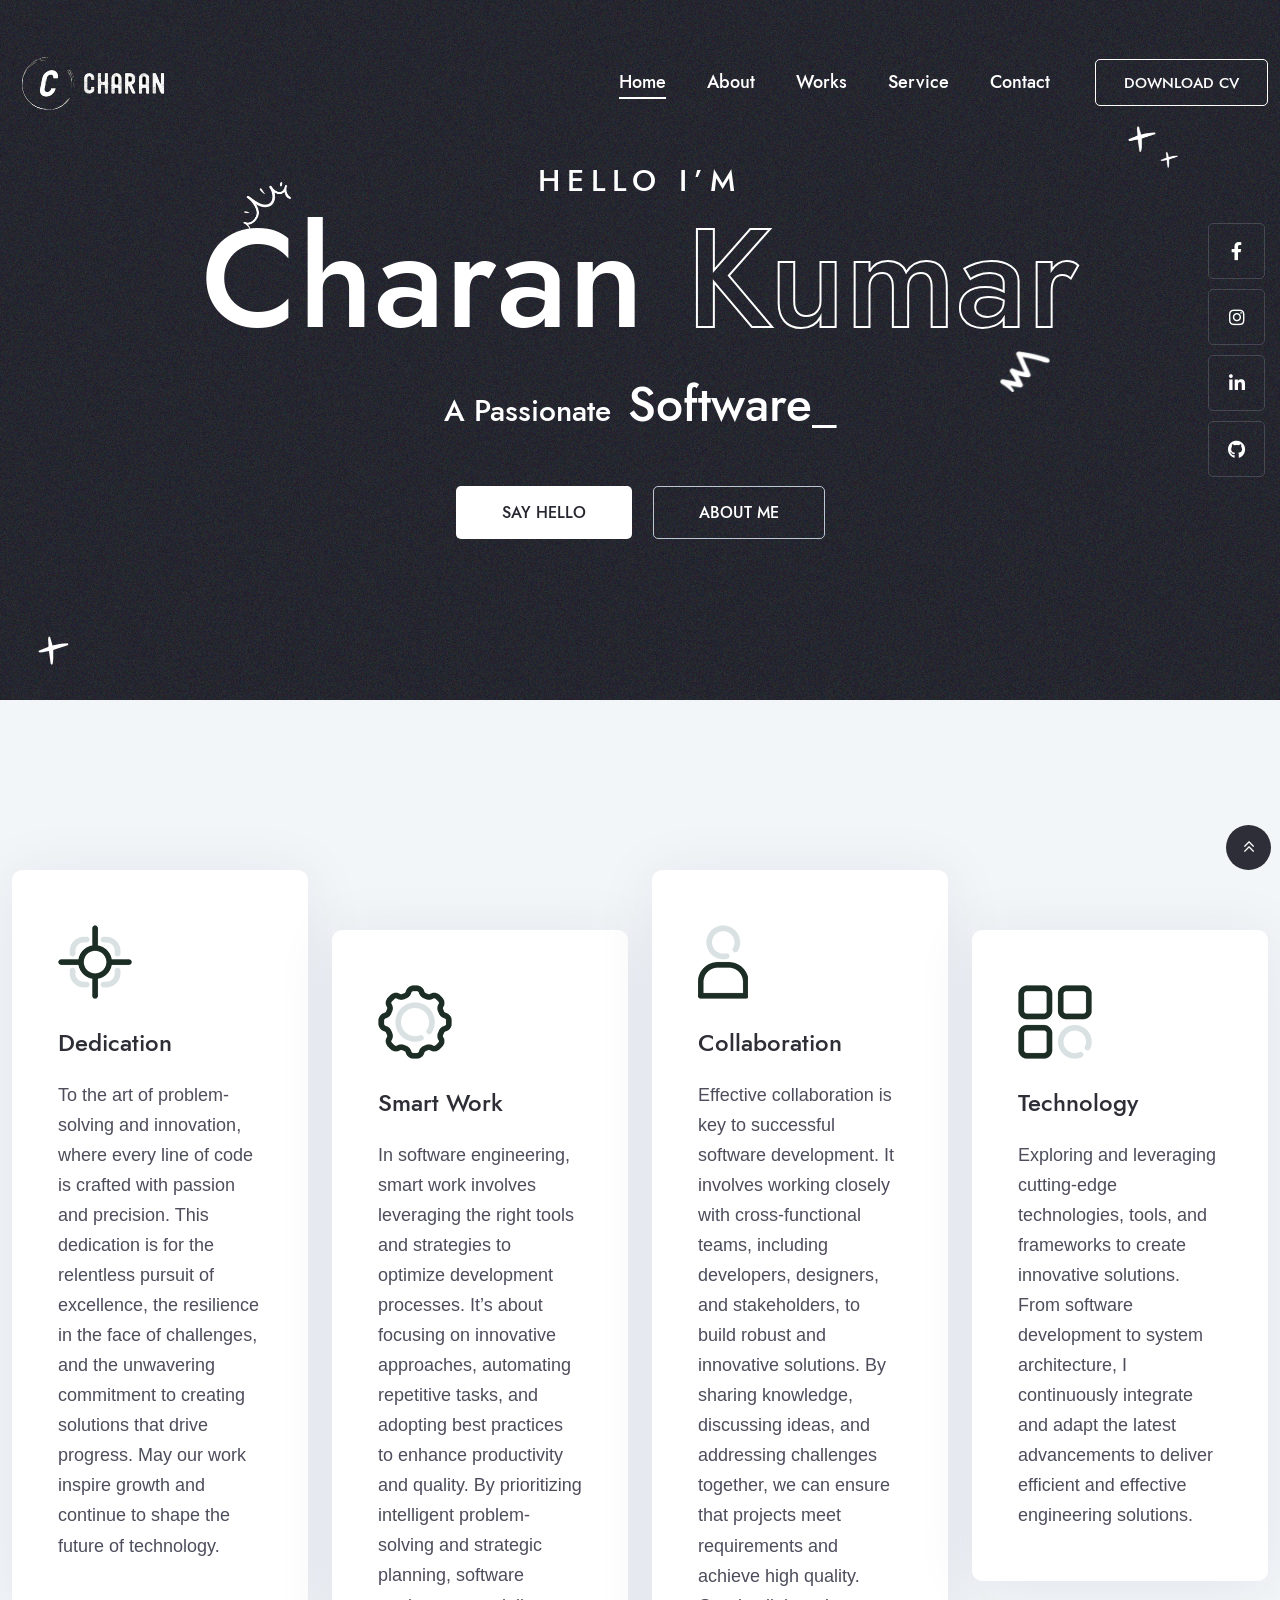
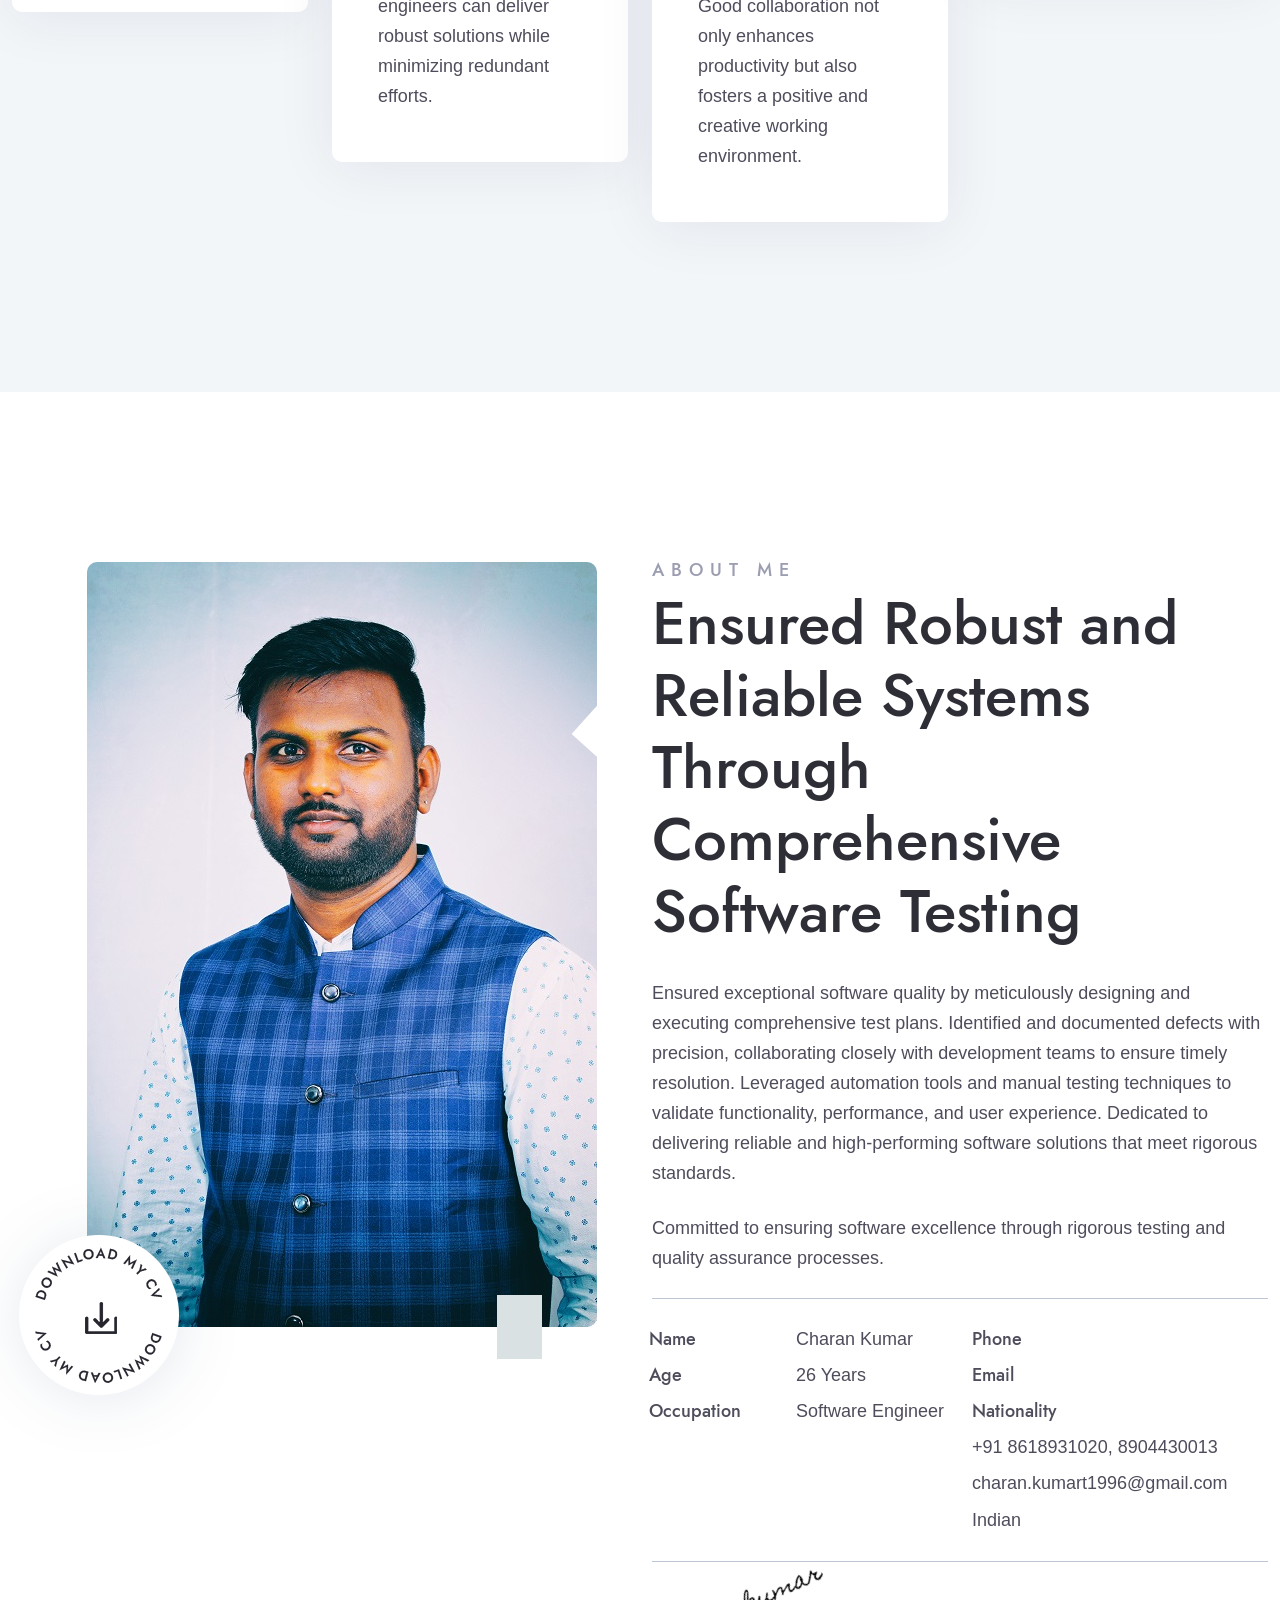
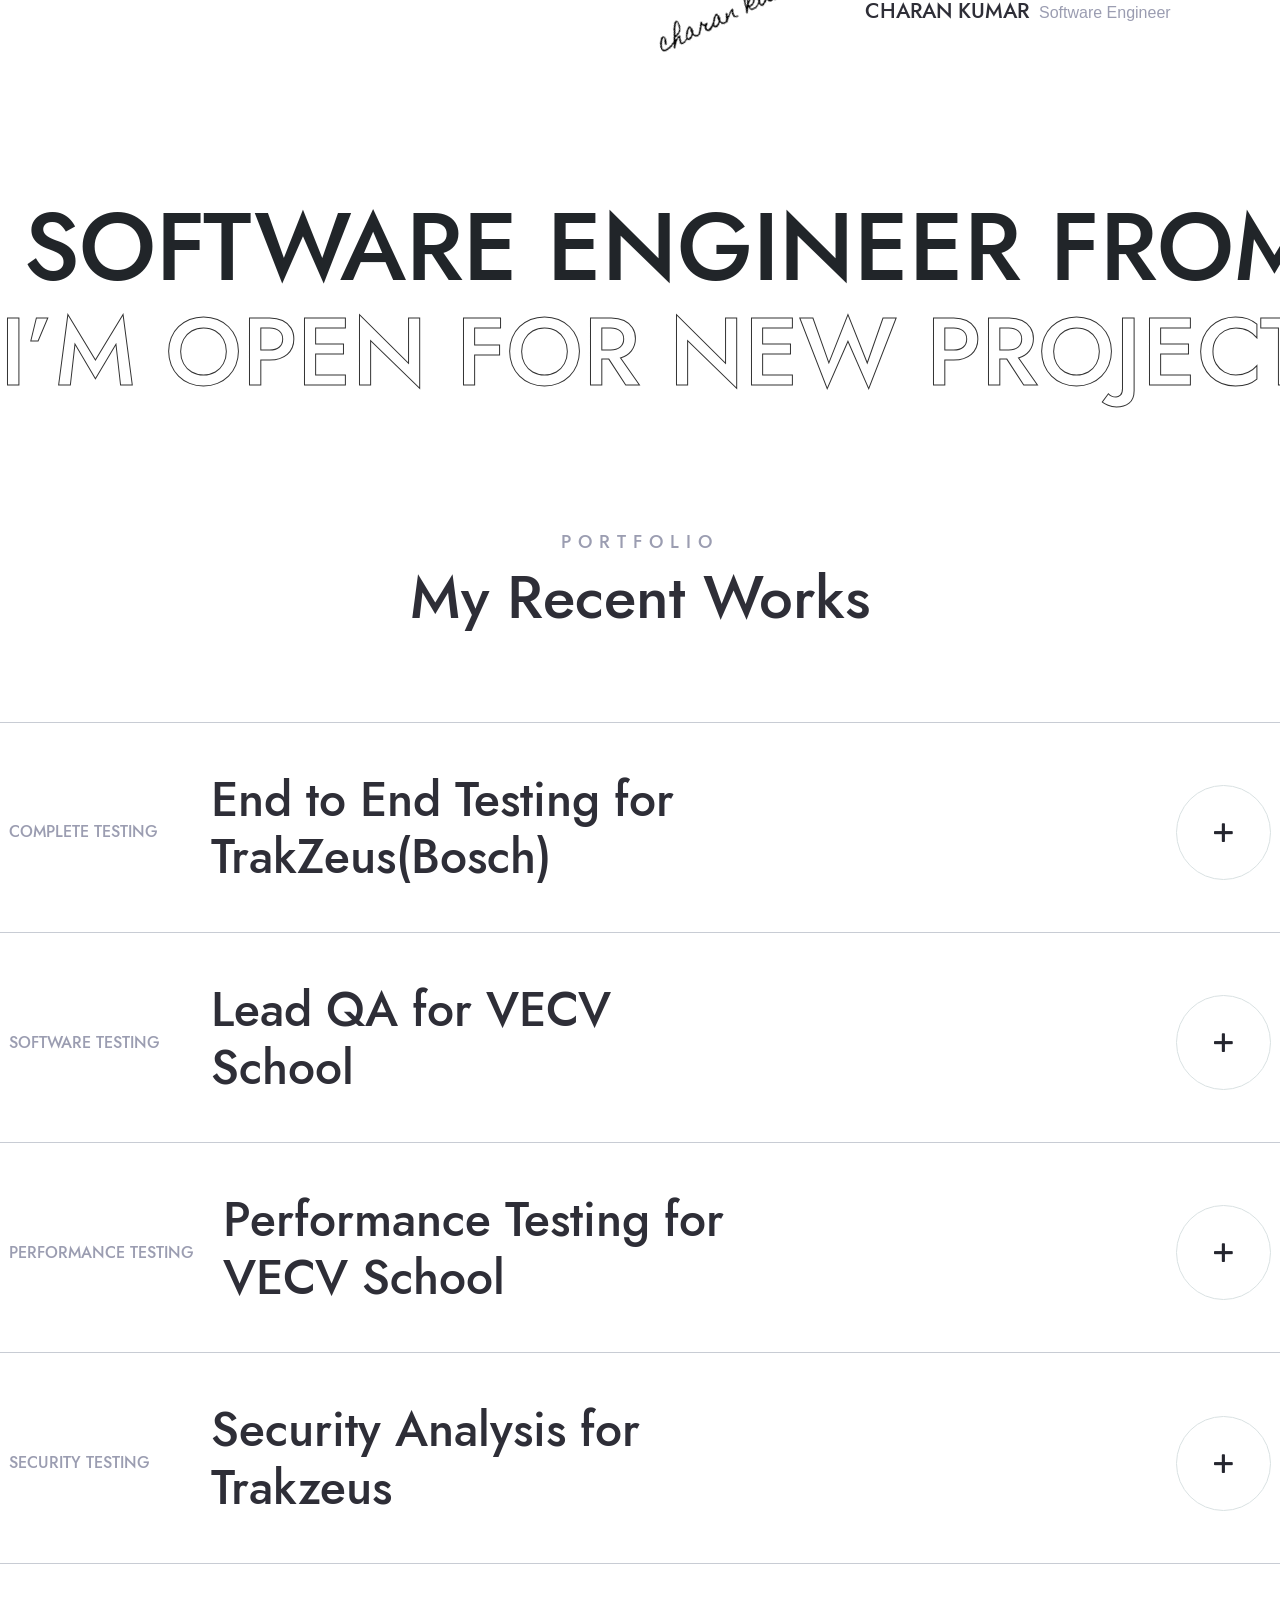
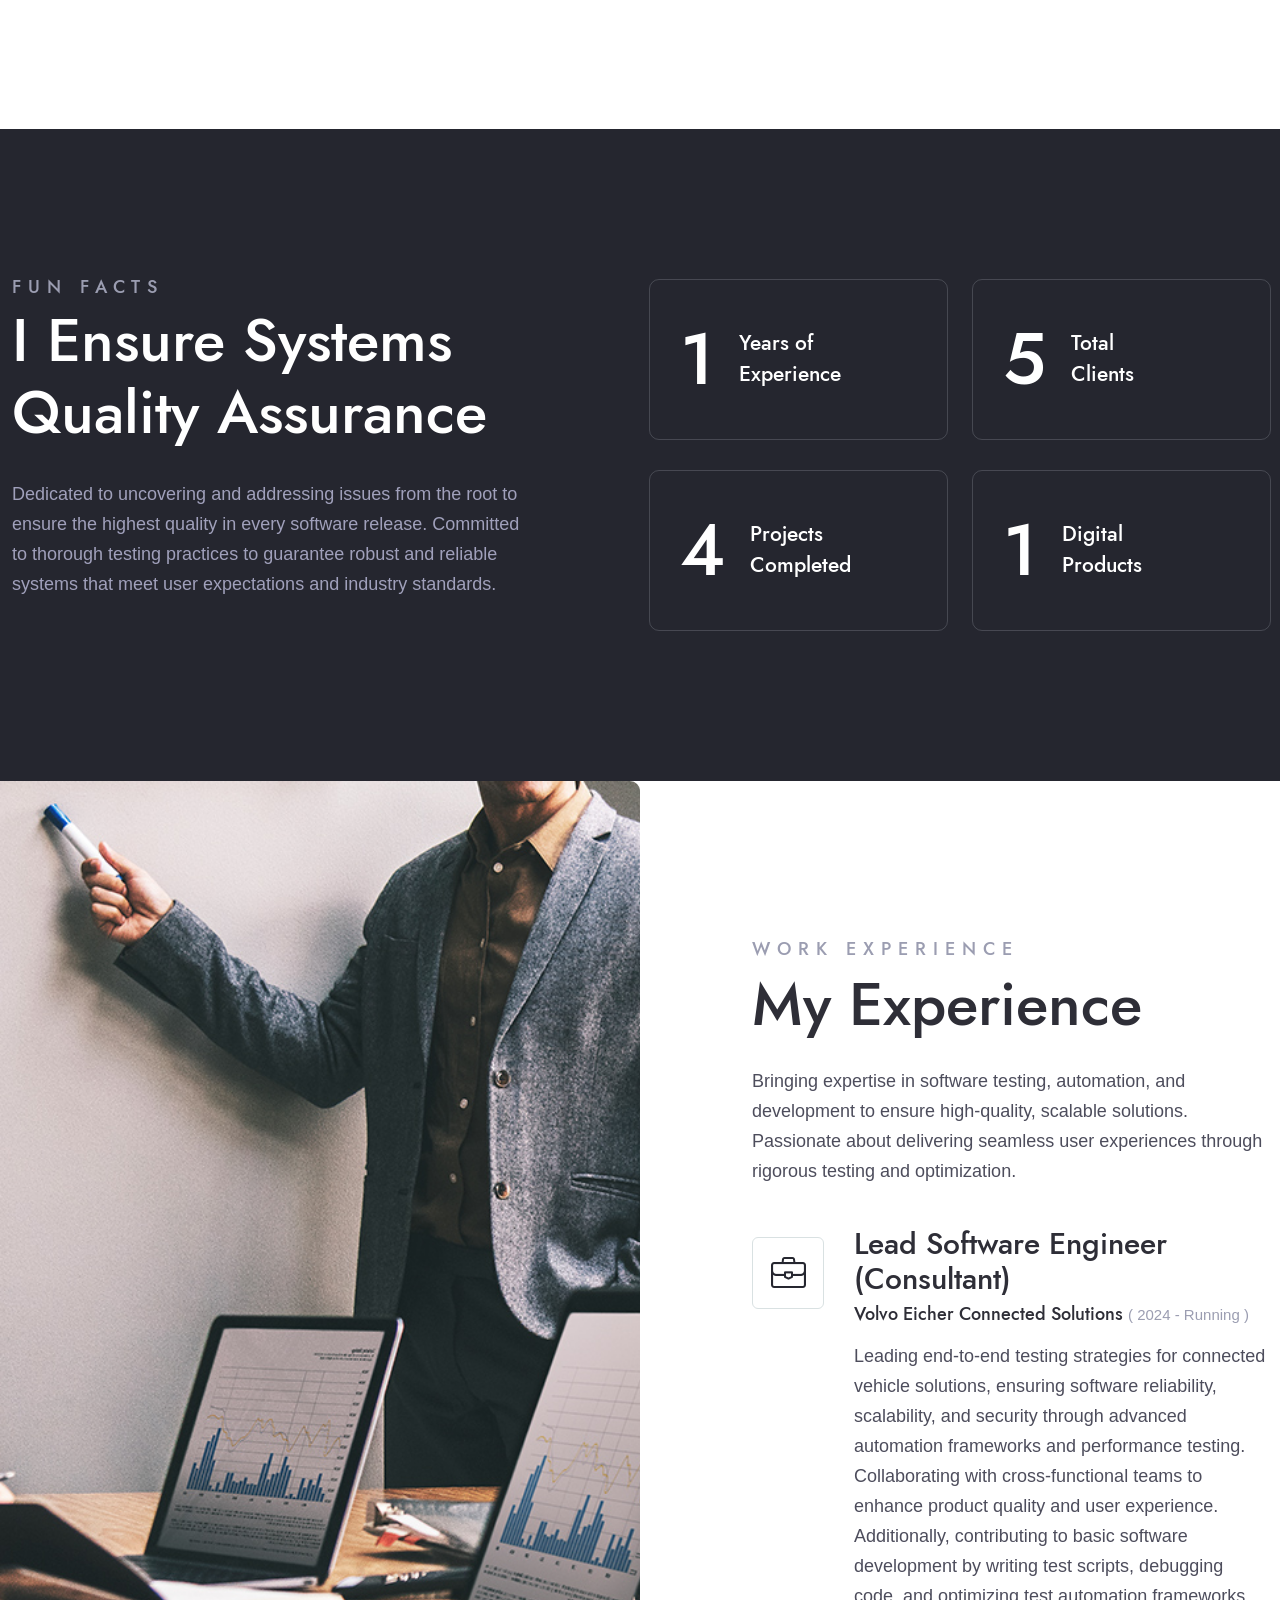
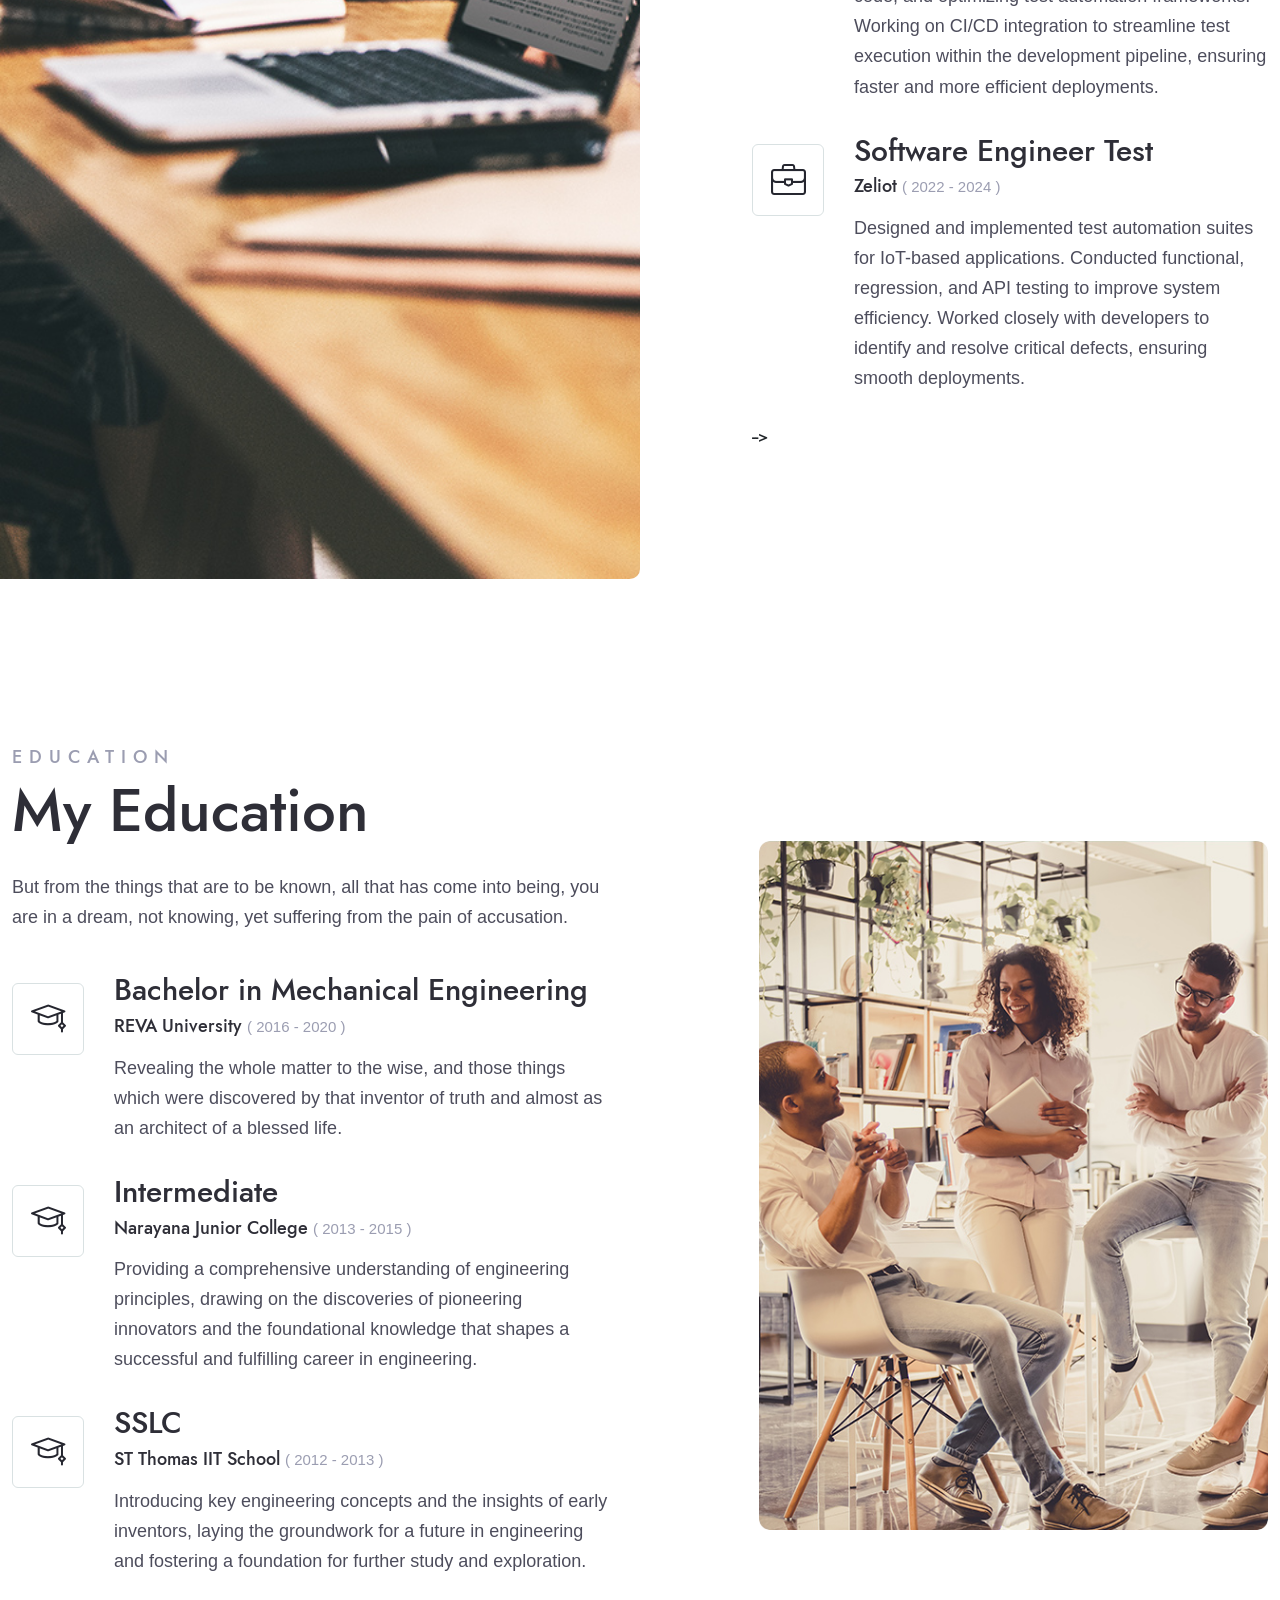
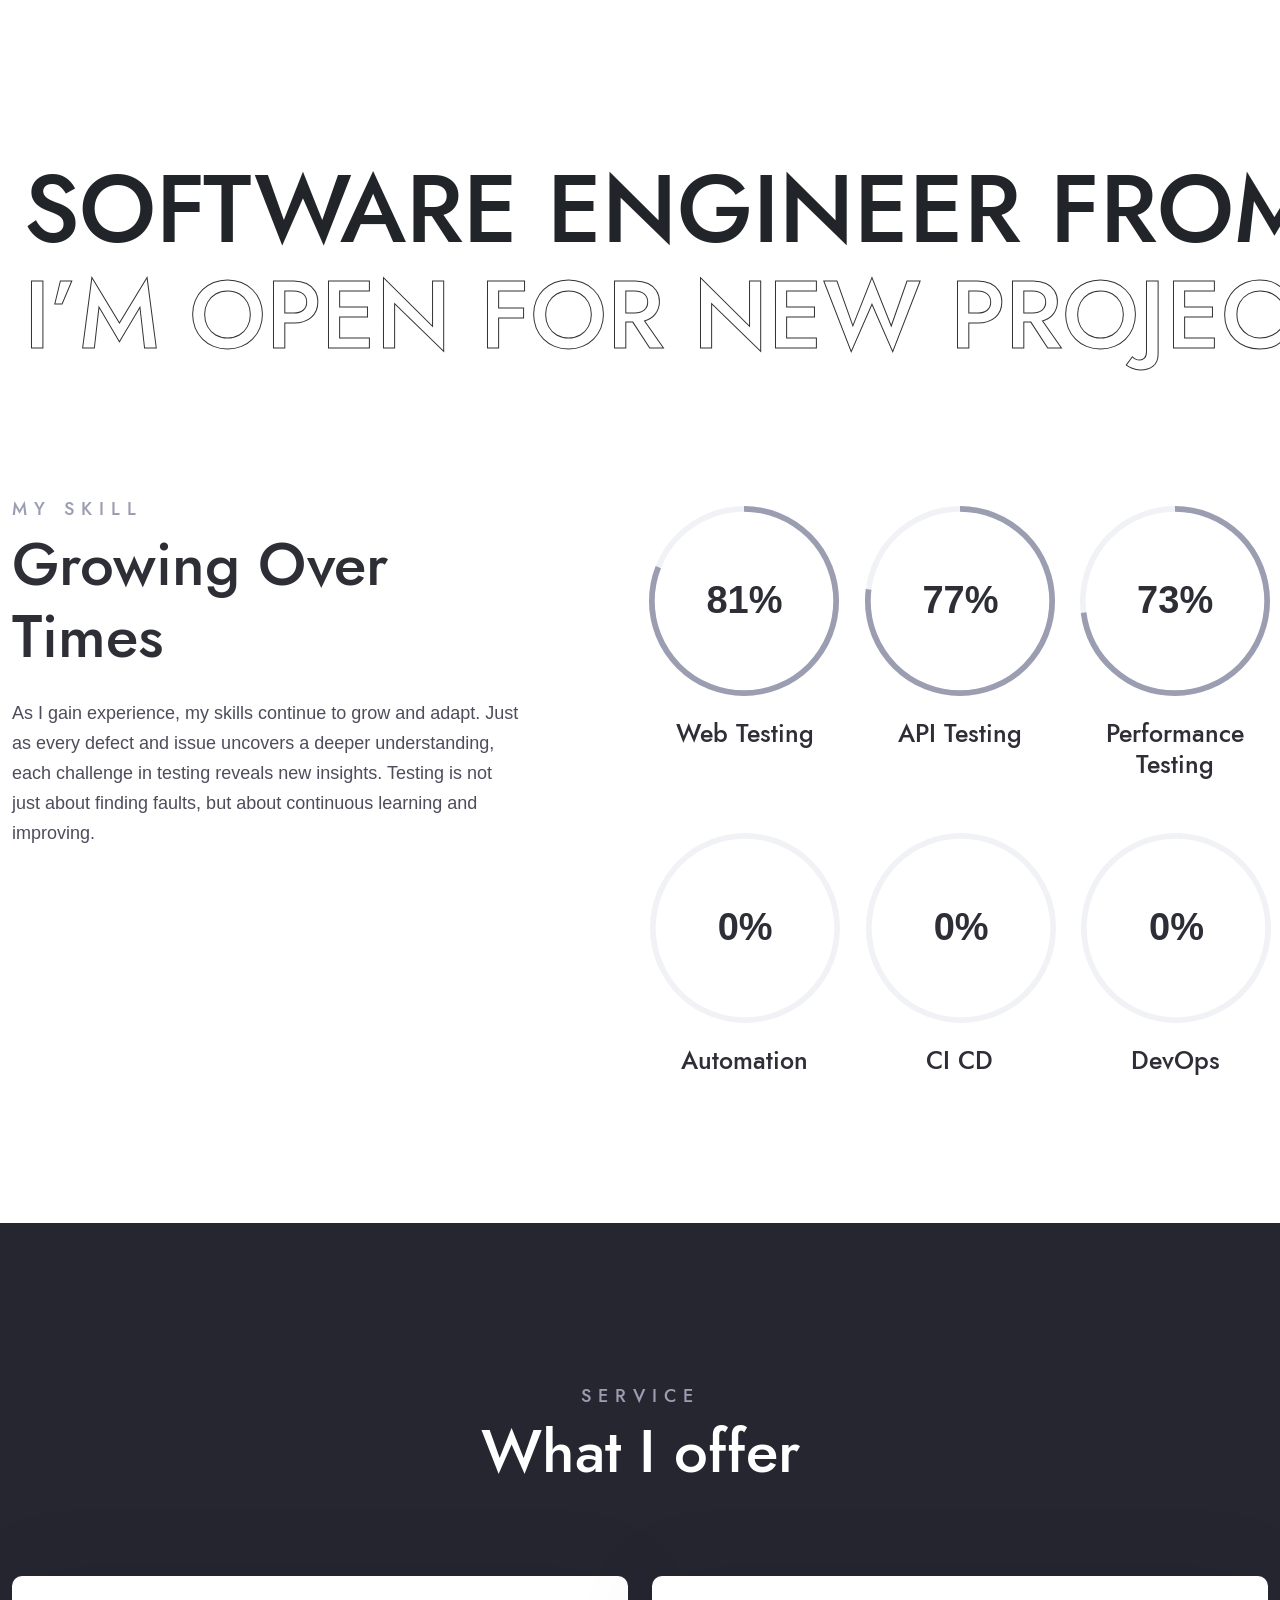
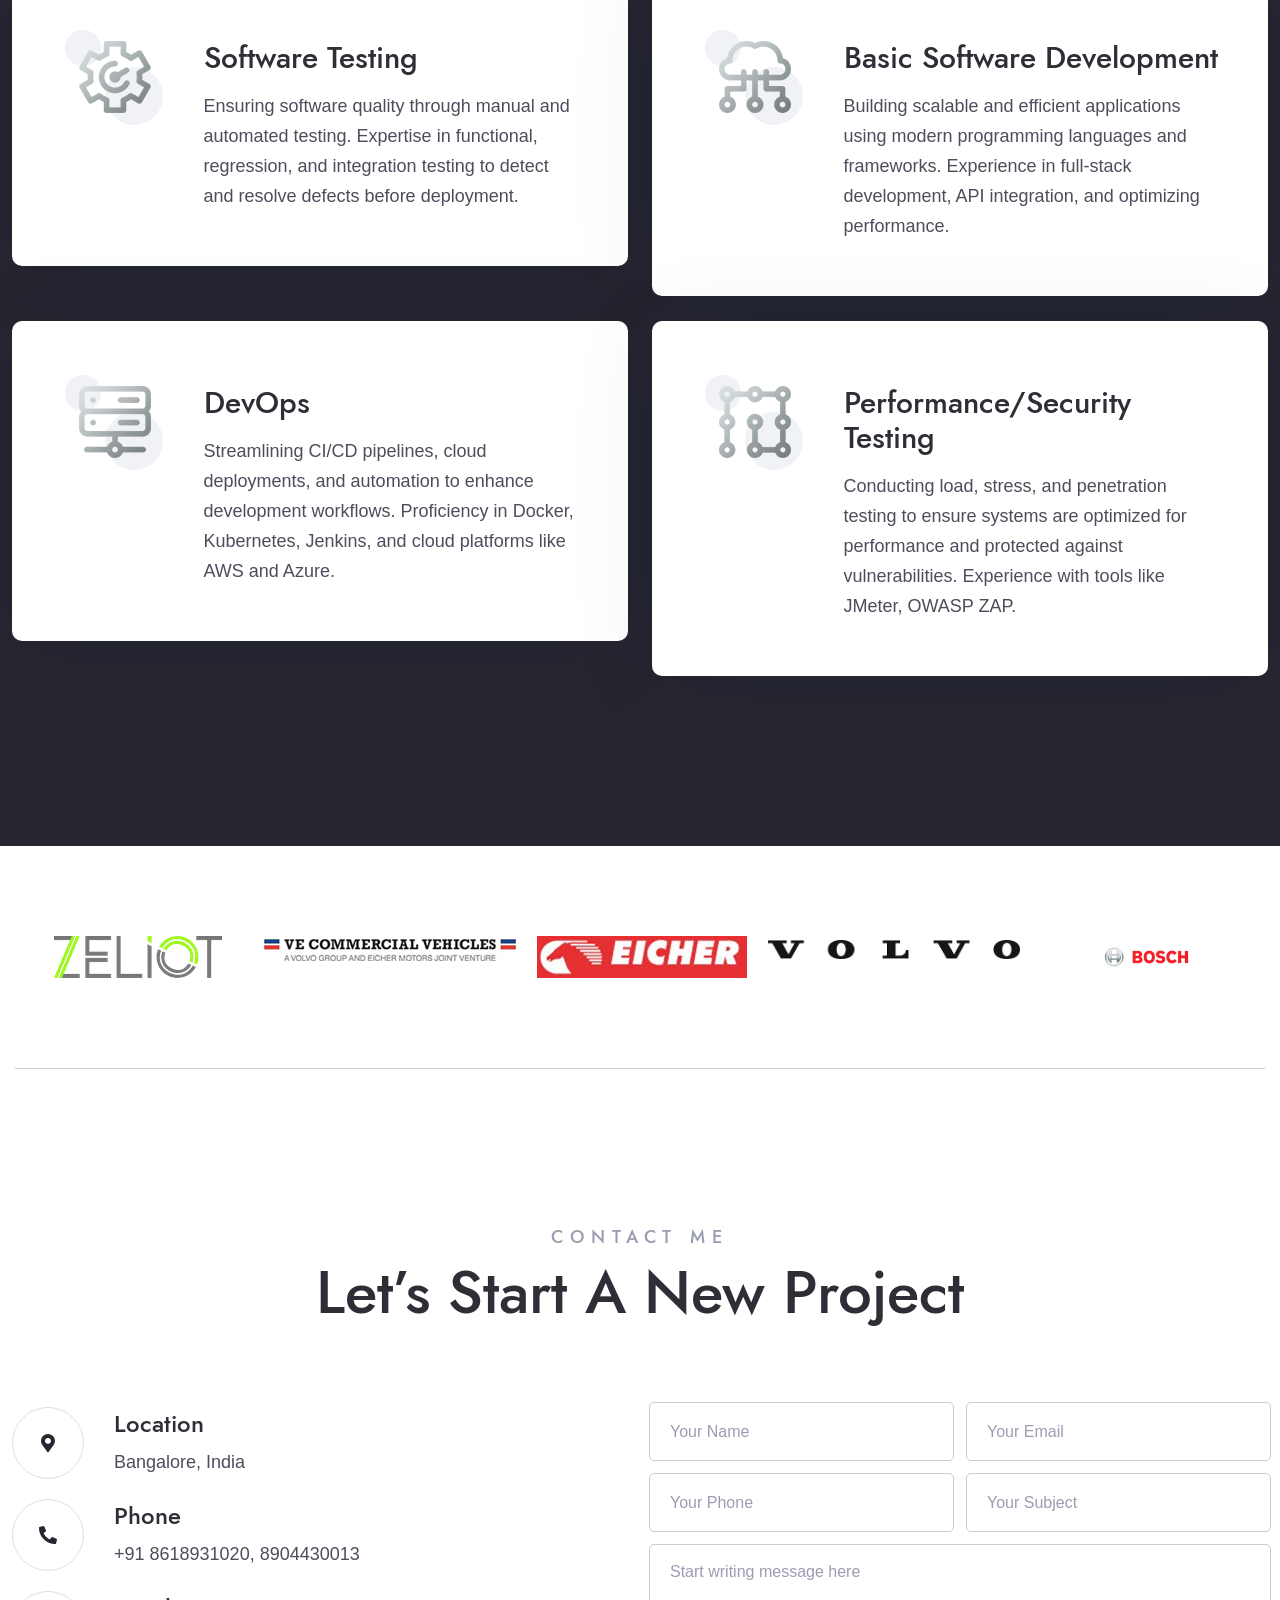
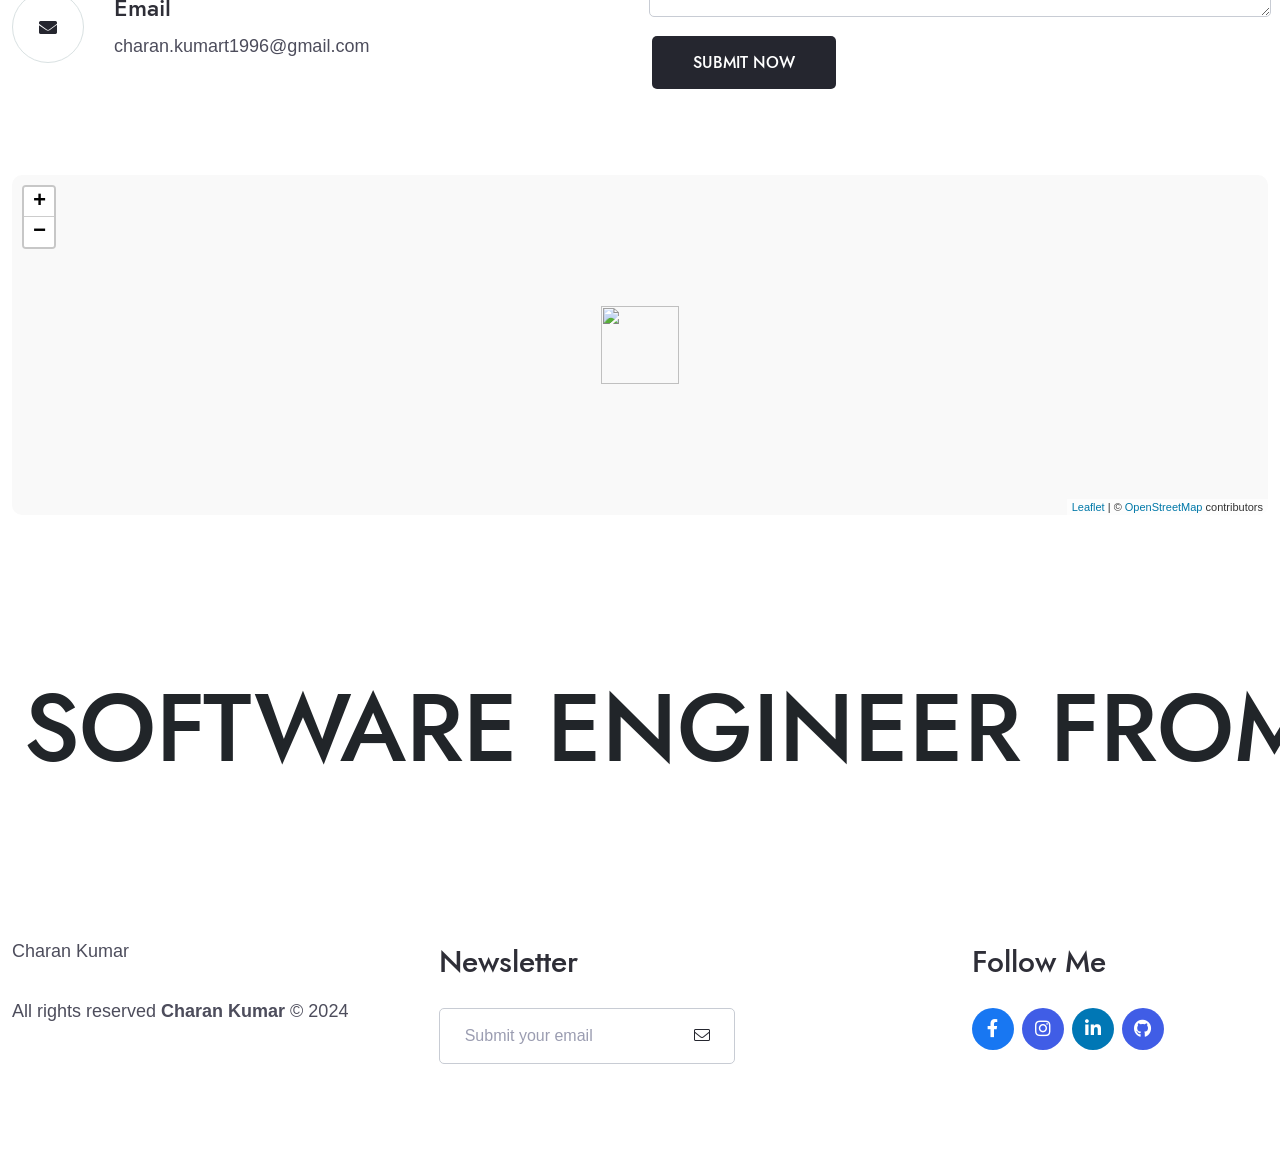
==== charan/home/index.html @ 4407337e "latest code" ====
<!DOCTYPE html>
<html class="no-js" lang="zxx">
  <!-- Mirrored from ethemestudio.com/demo/thames/6_home_minimal/index.html by HTTrack Website Copier/3.x [XR&CO'2014], Fri, 09 Aug 2024 05:52:03 GMT -->
  <head>
    <meta charset="utf-8" />
    <meta http-equiv="x-ua-compatible" content="ie=edge" />
    <title>Charan - Software Engineer Personal Portfolio HTML template</title>
    <meta name="description" content="" />
    <meta name="viewport" content="width=device-width, initial-scale=1" />
    <!-- Place favicon.ico in the root directory -->
    <link
      rel="shortcut icon"
      href="images/logo/charanfavicon.png"
      type="image/x-icon"
    />

    <!-- Fonts -->
    <link rel="preconnect" href="../../../../fonts.googleapis.com/index.html" />
    <link
      rel="preconnect"
      href="../../../../fonts.gstatic.com/index.html"
      crossorigin
    />
    <link
      href="../../../../fonts.googleapis.com/css293d2.css?family=Open+Sans:ital,wght@0,300;0,400;0,500;0,700;0,800;1,300;1,400;1,500;1,600;1,700;1,800&amp;display=swap"
      rel="stylesheet"
    />

    <!-- All css here -->
    <link rel="stylesheet" href="css/bootstrap.min.css" />
    <link rel="stylesheet" href="css/fontawesome-all.min.css" />
    <link rel="stylesheet" href="css/flaticon.css" />
    <link rel="stylesheet" href="css/animate.css" />
    <link rel="stylesheet" href="css/aos.css" />
    <link rel="stylesheet" href="css/jquery.fancybox.min.css" />
    <link rel="stylesheet" href="css/slick.css" />
    <link rel="stylesheet" href="css/leaflet.css" />
    <link rel="stylesheet" href="css/meanmenu.css" />
    <link rel="stylesheet" href="css/default.css" />
    <link rel="stylesheet" href="css/style.css" />
    <link rel="stylesheet" href="css/responsive.css" />
  </head>

  <body>
    <!--[if lte IE 9]>
      <p class="browserupgrade">
        You are using an <strong>outdated</strong> browser. Please
        <a href="https://browsehappy.com/">upgrade your browser</a> to improve
        your experience and security.
      </p>
    <![endif]-->

    <!--  ====== preloader=============================================  -->
    <div id="preloader">
      <div id="loading">
        <div id="loading-center">
          <div id="loading-center-absolute">
            <div class="object" id="object_one"></div>
            <div class="object" id="object_two"></div>
            <div class="object" id="object_three"></div>
          </div>
        </div>
      </div>
    </div>
    <!-- /preloader -->

    <!--  ====== header-area-start
    ============================================================ -->
    <header>
      <div id="header-sticky" class="transparent-header header-area">
        <div class="header">
          <div class="container">
            <div class="row align-items-center">
              <div class="col-xl-2 col-lg-2 col-md-3 col-sm-4 col-5">
                <div class="logo mt-50 mb-50 transition5">
                  <a class="header-logo" href="index.html"
                    ><img src="images/logo/logo3.png" alt="CHARAN"
                  /></a>
                </div>
              </div>
              <!-- /col -->
              <div
                class="col-xl-10 col-lg-10 col-md-9 col-sm-8 col-7 pl-0 d-flex justify-content-end align-items-center"
              >
                <div class="main-menu">
                  <nav id="mobile-menu">
                    <ul class="d-block">
                      <li>
                        <a class="active" href="#home">Home</a>
                      </li>
                      <li>
                        <a href="#about">About</a>
                      </li>
                      <li>
                        <a href="#work">Works</a>
                      </li>
                      <li>
                        <a href="#service">service</a>
                      </li>
                      <li>
                        <a href="#contact">Contact</a>
                      </li>
                      <!-- <li>
                        <a href="#blog">Blog</a>
                      </li> -->
                    </ul>
                  </nav>
                </div>
                <!-- /main-menu -->
                <div class="header-btn pl-45">
                  <!-- <a href="#" class="white-text text-uppercase d-inline-block">download cv</a> -->
                  <a
                    href="./images/Resume/Charan-Kumar-Resume.pdf"
                    target="_blank"
                    download
                    class="white-text text-uppercase d-inline-block"
                    >Download CV</a
                  >
                </div>
                <!-- /header-btn -->
                <div class="mobile-m-bar d-block d-lg-none ml-30">
                  <a
                    class="mobile-menubar theme-color primary-hover"
                    href="javascript:void(0);"
                    ><i class="far fa-bars"></i
                  ></a>
                </div>
              </div>
              <!-- /col -->
            </div>
            <!-- /row -->
          </div>
          <!-- /container -->
        </div>
      </div>
      <!-- /header-bottom -->
    </header>
    <!--  header-area-end  -->

    <!--  ====== header extra info start
    ============================================================ -->

    <!-- side-mobile-menu start -->
    <div class="side-mobile-menu pt-15 pb-30 pl-30 pr-20 pb-100">
      <div class="d-fle justify-content-between w-100">
        <div
          class="close-icon d-inline-block float-right clear-both mt-20 mb-15"
        >
          <a href="javascript:void(0);"
            ><span class="icon-clear theme-color"
              ><i class="fa fa-times"></i></span
          ></a>
        </div>
      </div>
      <div class="mobile-menu mt-10"></div>
      <h5 class="text-white text-center mt-35 pb-1 d-inline-block ml-3">
        Follow me
      </h5>
      <ul class="social social-bg text-center d-flex mt-10 ml-3">
        <li class="mr-2 rotate-hover">
          <a
            class="facebook-bg text-center pr-0 text-white d-block transition-3 rotate"
            href="https://www.facebook.com/www.charantogata"
            target="_blank"
            ><i class="fab fa-facebook-f"></i
          ></a>
        </li>
        <li class="mr-2 rotate-hover">
          <a
            class="instagram-bg text-center pr-0 text-white d-block rotate transition-3"
            href="https://www.instagram.com/charanthogata/"
            target="_blank"
            ><i class="fab fa-instagram"></i
          ></a>
        </li>
        <li class="mr-2 rotate-hover">
          <a
            class="linkedin-bg text-center pr-0 text-white d-block rotate transition-3"
            href="https://www.linkedin.com/in/charan-kumar-thogata"
            target="_blank"
            ><i class="fab fa-linkedin-in"></i
          ></a>
        </li>
        <li class="mr-2 rotate-hover">
          <a
            class="instagram-bg text-center pr-0 text-white d-block rotate transition-3"
            href="#"
            ><i class="fab fa-instagram"></i
          ></a>
        </li>
      </ul>
      <!-- social -->
    </div>
    <!-- /side-mobile-menu -->
    <div class="body-overlay"></div>
    <!-- header extra info end  -->

    <main class="over-hiddenn">
      <!-- ====== slider-area-start
        ==================================================== -->
      <div id="home" class="slider-area slider-bg-color over-hidden">
        <div
          class="single-slider slider-height over-hidden position-relative xxl-device-width bg-cover no-repeat"
          data-background="images/slider/slider-bg.jpg"
        >
          <div
            id="scene"
            class="parallax position-absolute w-100 h-100 z-index1"
          >
            <img
              data-depth="0.20"
              class="hero-shape hero-shape1 position-absolute d-none d-lg-inline-block"
              src="images/shape/shape1.png"
              alt="#"
            /><!-- /hero-shape1 -->
            <img
              data-depth="0.15"
              class="hero-shape hero-shape2 position-absolute d-none d-lg-inline-block"
              src="images/shape/shape2.png"
              alt="#"
            /><!-- /hero-shape2 -->
            <img
              data-depth="0.30"
              class="hero-shape hero-shape3 position-absolute d-none d-lg-inline-block"
              src="images/shape/shape3.png"
              alt="#"
            /><!-- /hero-shape3 -->
            <img
              data-depth="0.10"
              class="hero-shape hero-shape4 position-absolute d-none d-lg-inline-block"
              src="images/shape/shape4.png"
              alt="#"
            /><!-- /hero-shape4 -->
          </div>
          <!-- /parallax -->

          <div
            class="container slider-height d-flex align-items-center justify-content-center"
          >
            <div class="row justify-content-center align-items-center h-100">
              <div
                class="col-12 d-flex align-items-center justify-content-center"
              >
                <div
                  class="slider-content text-center text-center position-relative z-index11"
                  data-aos="fade-right"
                  data-aos-duration="2200"
                  data-aos-delay="1000"
                >
                  <h1 class="mb-15 white-text">
                    <span
                      class="sub-heading d-block text-uppercase primary-color mb-1"
                      >Hello I’m</span
                    >
                    Charan <span class="hm2-m-hero-text-style">Kumar</span>
                  </h1>
                  <h2 class="text-capitalize white-text mb-45">
                    A Passionate
                    <span class="d-text d-block d-sm-inline-block">
                      <span
                        class="typer primary-color d-inline-block pl-2"
                        id="main"
                        data-words="Software Engineer, DevOps Engineer, Automation Engineer"
                        data-delay="100"
                        data-colors="#25262f"
                      ></span
                      ><span
                        class="cursor primary-color d-inline-block"
                        data-owner="main"
                      ></span>
                    </span>
                  </h2>
                  <a
                    href="#hero-btn"
                    class="btn position-relative over-hidden theme-bg text-uppercase transition5 mr-3"
                    >Say Hello</a
                  >
                  <a
                    href="#hero-btn"
                    class="btn position-relative over-hidden bg-transparent main-border text-uppercase transition5"
                    >About Me</a
                  >
                </div>
                <!-- /slider-content -->
              </div>
              <!-- /col -->
            </div>
            <!-- /row -->
          </div>
          <!-- /container -->

          <div
            class="slider-social-link position-absolute right-0 d-none d-md-block z-index11"
          >
            <ul class="social pr-60">
              <li class="mt-10 mb-10 rotate-hover">
                <a
                  class="text-center d-inline-block rotate"
                  href="https://www.facebook.com/www.charantogata"
                  target="_blank"
                  ><i class="fab fa-facebook-f"></i
                ></a>
              </li>
              <li class="mt-10 mb-10 rotate-hover">
                <a
                  class="text-center d-inline-block rotate"
                  href="https://www.instagram.com/charanthogata/"
                  target="_blank"
                  ><i class="fab fa-instagram"></i
                ></a>
              </li>
              <li class="mt-10 mb-10 rotate-hover">
                <a
                  class="text-center d-inline-block rotate"
                  href="https://www.linkedin.com/in/charan-kumar-thogata"
                  target="_blank"
                  ><i class="fab fa-linkedin-in"></i
                ></a>
              </li>
              <li class="mt-10 mb-10 rotate-hover">
                <a
                  class="text-center d-inline-block rotate"
                  href="https://github.com/Chandan102"
                  target="_blank"
                  ><i class="fab fa-github"></i
                ></a>
              </li>
            </ul>
            <!-- social -->
          </div>
          <!-- /slider-social-link -->
        </div>
        <!-- /single-slider -->
      </div>
      <!-- slider-area-end  -->

      <!-- ====== intro-feature-area-start
        ================================================== -->
      <div class="intro-feature-area over-hidden position-relative section-bg">
        <div class="container">
          <div
            class="row single-intro-feature-wrapper justify-content-center pt-170 pb-140"
          >
            <div class="col-xl-3 col-lg-3 col-md-6 col-sm-9 col-11">
              <div
                class="single-intro-feature-content white-bg border-radius10 transition5 mb-30"
                data-tilt
                data-tilt-max="10"
              >
                <div class="intro-ft-icon d-inline-block mb-30 transition5">
                  <img src="images/icon/intro-ft-icon1.png" alt="icon1" />
                </div>
                <!-- /intro ft-icon -->
                <div class="intro-feature-text">
                  <h4 class="mb-22">Dedication</h4>
                  <p>
                    To the art of problem-solving and innovation, where every
                    line of code is crafted with passion and precision. This
                    dedication is for the relentless pursuit of excellence, the
                    resilience in the face of challenges, and the unwavering
                    commitment to creating solutions that drive progress. May
                    our work inspire growth and continue to shape the future of
                    technology.
                  </p>
                </div>
              </div>
              <!-- /single-intro-feature-content -->
            </div>
            <!-- /col -->

            <div class="col-xl-3 col-lg-3 col-md-6 col-sm-9 col-11">
              <div
                class="single-intro-feature-content white-bg border-radius10 transition5 mb-30 intro-feature-margin mt-60"
                data-tilt
                data-tilt-max="10"
              >
                <div class="intro-ft-icon d-inline-block mb-30 transition5">
                  <img src="images/icon/intro-ft-icon2.png" alt="icon1" />
                </div>
                <!-- /intro ft-icon -->
                <div class="intro-feature-text">
                  <h4 class="mb-22">Smart Work</h4>
                  <p>
                    In software engineering, smart work involves leveraging the
                    right tools and strategies to optimize development
                    processes. It’s about focusing on innovative approaches,
                    automating repetitive tasks, and adopting best practices to
                    enhance productivity and quality. By prioritizing
                    intelligent problem-solving and strategic planning, software
                    engineers can deliver robust solutions while minimizing
                    redundant efforts.
                  </p>
                </div>
              </div>
              <!-- /single-intro-feature-content -->
            </div>
            <!-- /col -->

            <div class="col-xl-3 col-lg-3 col-md-6 col-sm-9 col-11">
              <div
                class="single-intro-feature-content white-bg border-radius10 transition5 mb-30"
                data-tilt
                data-tilt-max="10"
              >
                <div class="intro-ft-icon d-inline-block mb-30 transition5">
                  <img src="images/icon/intro-ft-icon3.png" alt="icon1" />
                </div>
                <!-- /intro ft-icon -->
                <div class="intro-feature-text">
                  <h4 class="mb-22">Collaboration</h4>
                  <p>
                    Effective collaboration is key to successful software
                    development. It involves working closely with
                    cross-functional teams, including developers, designers, and
                    stakeholders, to build robust and innovative solutions. By
                    sharing knowledge, discussing ideas, and addressing
                    challenges together, we can ensure that projects meet
                    requirements and achieve high quality. Good collaboration
                    not only enhances productivity but also fosters a positive
                    and creative working environment.
                  </p>
                </div>
              </div>
              <!-- /single-intro-feature-content -->
            </div>
            <!-- /col -->

            <div class="col-xl-3 col-lg-3 col-md-6 col-sm-9 col-11">
              <div
                class="single-intro-feature-content white-bg border-radius10 transition5 mb-30 intro-feature-margin mt-60"
                data-tilt
                data-tilt-max="10"
              >
                <div class="intro-ft-icon d-inline-block mb-30 transition5">
                  <img src="images/icon/intro-ft-icon4.png" alt="icon1" />
                </div>
                <!-- /intro ft-icon -->
                <div class="intro-feature-text">
                  <h4 class="mb-22">Technology</h4>
                  <p>
                    Exploring and leveraging cutting-edge technologies, tools,
                    and frameworks to create innovative solutions. From software
                    development to system architecture, I continuously integrate
                    and adapt the latest advancements to deliver efficient and
                    effective engineering solutions.
                  </p>
                </div>
              </div>
              <!-- /single-intro-feature-content -->
            </div>
            <!-- /col -->
          </div>
          <!-- /row -->
        </div>
        <!-- /container -->
      </div>
      <!-- intro-area-end  -->

      <!-- ====== about-area-start
        ==================================================== -->
      <div id="about" class="about-area over-hidden">
        <div
          class="about-content-wrapper about-margin mt-170 mb-110 position-relative"
        >
          <div class="container">
            <div class="row justify-content-center">
              <div
                class="col-xl-6 col-lg-6 col-md-8 offset-md-0 col-sm-10 col-10"
              >
                <div class="about-img-wrapper position-relative mb-90">
                  <div
                    class="about-img position-relative z-index11"
                    data-aos="fade-right"
                    data-aos-duration="2000"
                    data-aos-delay="100"
                  >
                    <div
                      class="about-img-over pl-50 transition5 d-inline-block position-relative"
                    >
                      <div
                        class="position-relative z-index11"
                        data-tilt
                        data-tilt-max="10"
                      >
                        <img
                          class="border-radius10 position-relative z-index11"
                          src="images/about/charan.JPG"
                          alt="about image 1"
                        />
                      </div>

                      <div
                        class="about-shape1 position-absolute"
                        data-aos="fade-right"
                        data-aos-duration="2000"
                        data-aos-delay="800"
                      ></div>
                      <!-- /about-shape1 -->
                      <div
                        class="about-shape2 position-absolute z-index11"
                        data-aos="fade-right"
                        data-aos-duration="2000"
                        data-aos-delay="800"
                      ></div>
                      <!-- /about-shape2 -->
                      <div
                        class="about-download-wrapper position-absolute z-index11"
                      >
                        <img
                          class="download-bg rotate-animation d-inline-block"
                          src="images/about/download-bg.png"
                          alt="about image 2"
                        />
                        <a
                          href="./images/Resume/Charan-Kumar-Resume.pdf"
                          target="_blank"
                          class="cv-download-link transition5"
                          download
                        >
                          <img
                            class="d-icon d-inline-block position-absolute"
                            src="images/icon/download-icon.png"
                            alt="Download Resume"
                          />
                        </a>
                      </div>
                      <!-- /about-download -->
                    </div>
                  </div>
                  <!-- /about-img -->
                </div>
                <!-- /about-img-wrapper -->
              </div>
              <!-- /col -->

              <div class="col-xl-6 col-lg-6 col-md-12 col-sm-12 col-12">
                <div class="about-content position-relative mb-50">
                  <div class="position-relative">
                    <div class="title">
                      <span
                        class="meta-text-color text-uppercase d-block mb-1 mt--5"
                        >About Me</span
                      >
                      <h2 class="mb-30">
                        Ensured Robust and Reliable Systems Through
                        Comprehensive Software Testing
                      </h2>
                    </div>
                    <!-- /title -->
                  </div>
                  <p class="mb-25">
                    Ensured exceptional software quality by meticulously
                    designing and executing comprehensive test plans. Identified
                    and documented defects with precision, collaborating closely
                    with development teams to ensure timely resolution.
                    Leveraged automation tools and manual testing techniques to
                    validate functionality, performance, and user experience.
                    Dedicated to delivering reliable and high-performing
                    software solutions that meet rigorous standards.
                  </p>
                  <p>
                    Committed to ensuring software excellence through rigorous
                    testing and quality assurance processes.
                  </p>
                  <div class="about-info-wrapper pt-25 pb-20 mt-25">
                    <div class="row">
                      <div class="col-xl-6 col-lg-12 col-md-6 col-sm-12 col-12">
                        <ul class="about-info">
                          <li class="d-inline-block pr-50">
                            <p class="jostMedium-font-family mb-6">Name</p>
                            <p class="jostMedium-font-family mb-6">Age</p>
                            <p class="jostMedium-font-family mb-6">
                              Occupation
                            </p>
                          </li>
                          <!-- /li -->
                          <li class="d-inline-block">
                            <p class="mb-6">Charan Kumar</p>
                            <p class="mb-6">26 Years</p>
                            <p class="mb-6">Software Engineer</p>
                          </li>
                          <!-- /li -->
                        </ul>
                      </div>
                      <!-- /col -->
                      <div class="col-xl-6 col-lg-12 col-md-6 col-sm-12 col-12">
                        <ul class="about-info">
                          <li class="d-inline-block pr-50">
                            <p class="jostMedium-font-family mb-6">Phone</p>
                            <p class="jostMedium-font-family mb-6">Email</p>
                            <p class="jostMedium-font-family mb-6">
                              Nationality
                            </p>
                          </li>
                          <!-- /li -->
                          <li class="d-inline-block">
                            <p class="mb-6">+91 8618931020, 8904430013</p>
                            <p class="mb-6">charan.kumart1996@gmail.com</p>
                            <p class="mb-6">Indian</p>
                          </li>
                          <!-- /li -->
                        </ul>
                      </div>
                      <!-- /col -->
                    </div>
                    <!-- /row -->
                  </div>
                  <!-- /about-info-wrapper -->
                  <div
                    class="about-footer-content d-sm-flex align-items-center mt-lg-2 mt-sm-4 mt-3"
                  >
                    <div class="signature pt-12 pr-45">
                      <img
                        src="images/about/charansignature.png"
                        alt="signature"
                        style="transform: rotate(-25deg); margin-top: 4mm"
                      />
                    </div>
                    <div class="about-footer-content-right mt-20 text-left">
                      <h6 class="d-xl-inline-block text-uppercase pr5 mb-0">
                        Charan Kumar
                      </h6>
                      <span class="openS-font-family meta-text-color"
                        >Software Engineer</span
                      >
                    </div>
                  </div>
                  <!-- /about-footer-content -->
                </div>
                <!-- /about-content -->
              </div>
              <!-- /col -->
            </div>
            <!-- /row -->
          </div>
          <!-- /container -->
        </div>
        <!-- /about-wrapper -->
      </div>
      <!-- about-area-end -->

      <!-- ====== portfolio-area-start
        ==================================================== -->
      <div id="work" class="portfolio-area over-hidden pb-165">
        <div class="marquee-w mb-125">
          <div class="marquee">
            <span class="pl-4">Software Engineer from Bangalore India *</span>
            <span class="pl-4">Software Engineer from Bangalore India *</span>
          </div>
          <div class="marquee marquee2 pb-1">
            <span>I’m Open for new projects * Let’s Work Together.</span>
            <span>I’m Open for new projects * Let’s Work Together.</span>
          </div>
        </div>
        <!-- /marquee -->

        <div class="portfolio-wrapper position-relative mt--5">
          <div class="container">
            <div class="row">
              <div class="col-xl-12 col-lg-12 col-md-12 col-sm-12 col-12">
                <div class="title text-center">
                  <span class="meta-text-color text-uppercase d-block mb-6"
                    >Portfolio</span
                  >
                  <h2>My Recent Works</h2>
                </div>
                <!-- /title -->
              </div>
              <!-- /col -->
            </div>
            <!-- /row -->

            <div class="row portfolio mt-80">
              <div class="col-12">
                <div
                  class="row single-portfolio position-relative theme-border-top align-items-center"
                >
                  <div class="col-xl-2 col-lg-2 col-md-7 col-sm- col-">
                    <div class="port-category">
                      <span class="meta-text-color text-uppercase"
                        >Complete Testing</span
                      >
                    </div>
                  </div>
                  <!-- /col -->
                  <div class="col-xl-5 col-lg-5 col-md-6 col-sm- col- pl-lg-0">
                    <h3>End to End Testing for TrakZeus(Bosch)</h3>
                  </div>
                  <!-- /col -->
                  <div
                    class="col-xl-5 col-lg-5 col-md-6 col-sm- col- d-flex justify-content-end align-items-center"
                  >
                    <img
                      class="port-img position-absolute left-0 ml-xl-3 transition5"
                      src="images/portfolio/port-img1.jpg"
                      alt="portfolio image 1"
                    />
                    <div
                      class="port-content text-center transition5 z-index11"
                      data-toggle="modal"
                      data-target="#exampleModal-p1"
                    >
                      <span class="d-inline-block"
                        ><i class="far fa-plus"></i>
                      </span>
                    </div>
                    <!-- /port-content -->
                  </div>
                  <!-- /col -->
                </div>
                <!-- /single-prot -->
              </div>
              <!-- /col -->

              <div class="col-12">
                <div
                  class="row single-portfolio position-relative theme-border-top align-items-center"
                >
                  <div class="col-xl-2 col-lg-2 col-md-7 col-sm- col-">
                    <div class="port-category">
                      <span class="meta-text-color text-uppercase"
                        >Software Testing</span
                      >
                    </div>
                  </div>
                  <!-- /col -->
                  <div class="col-xl-5 col-lg-5 col-md-6 col-sm- col- pl-lg-0">
                    <h3>Lead QA for VECV School</h3>
                  </div>
                  <!-- /col -->
                  <div
                    class="col-xl-5 col-lg-5 col-md-6 col-sm- col- d-flex justify-content-end align-items-center"
                  >
                    <img
                      class="port-img position-absolute left-0 ml-xl-3 transition5"
                      src="images/portfolio/port-img2.jpg"
                      alt="portfolio image2"
                    />
                    <div
                      class="port-content text-center transition5 z-index11"
                      data-toggle="modal"
                      data-target="#exampleModal-p2"
                    >
                      <span class="d-inline-block"
                        ><i class="far fa-plus"></i>
                      </span>
                    </div>
                    <!-- /port-content -->
                  </div>
                  <!-- /col -->
                </div>
                <!-- /single-prot -->
              </div>
              <!-- /col -->

              <div class="col-12">
                <div
                  class="row single-portfolio position-relative theme-border-top align-items-center"
                >
                  <div class="col-xl-2 col-lg-2 col-md-7 col-sm- col-">
                    <div class="port-category">
                      <span class="meta-text-color text-uppercase"
                        >Performance Testing</span
                      >
                    </div>
                  </div>
                  <!-- /col -->
                  <div class="col-xl-5 col-lg-5 col-md-6 col-sm- col- ml-lg-0">
                    <h3>Performance Testing for VECV School</h3>
                  </div>
                  <!-- /col -->
                  <div
                    class="col-xl-5 col-lg-5 col-md-6 col-sm- col- d-flex justify-content-end align-items-center"
                  >
                    <img
                      class="port-img position-absolute left-0 ml-xl-3 transition5"
                      src="images/portfolio/port-img3.jpg"
                      alt="portfolio image 3"
                    />
                    <div
                      class="port-content text-center transition5 z-index11"
                      data-toggle="modal"
                      data-target="#exampleModal-p3"
                    >
                      <span class="d-inline-block"
                        ><i class="far fa-plus"></i>
                      </span>
                    </div>
                    <!-- /port-content -->
                  </div>
                  <!-- /col -->
                </div>
                <!-- /single-prot -->
              </div>
              <!-- /col -->

              <div class="col-12">
                <div
                  class="row single-portfolio position-relative theme-border-top theme-border-bottom align-items-center"
                >
                  <div class="col-xl-2 col-lg-2 col-md-7 col-sm- col-">
                    <div class="port-category">
                      <span class="meta-text-color text-uppercase"
                        >Security Testing</span
                      >
                    </div>
                  </div>
                  <!-- /col -->
                  <div class="col-xl-5 col-lg-5 col-md-6 col-sm- col- pl-lg-0">
                    <h3>Security Analysis for Trakzeus</h3>
                  </div>
                  <!-- /col -->
                  <div
                    class="col-xl-5 col-lg-5 col-md-6 col-sm- col- d-flex justify-content-end align-items-center"
                  >
                    <img
                      class="port-img position-absolute left-0 ml-xl-3 transition5"
                      src="images/portfolio/port-img4.jpg"
                      alt="portfolio image 4"
                    />
                    <div
                      class="port-content text-center transition5 z-index11"
                      data-toggle="modal"
                      data-target="#exampleModal-p4"
                    >
                      <span class="d-inline-block"
                        ><i class="far fa-plus"></i>
                      </span>
                    </div>
                    <!-- /port-content -->
                  </div>
                  <!-- /col -->
                </div>
                <!-- /single-prot -->
              </div>
              <!-- /col -->
            </div>
            <!-- /row -->

            <!-- Modal1 start -->
            <div
              class="modal fade"
              id="exampleModal-p1"
              tabindex="-1"
              role="dialog"
              aria-labelledby="exampleModal-p1"
              aria-hidden="true"
            >
              <div class="modal-dialog" role="document">
                <div class="modal-content">
                  <div class="close-icon float-right pt-10 pr-10">
                    <button
                      type="button"
                      class="close d-inline-block"
                      data-dismiss="modal"
                      aria-label="Close"
                    >
                      <span aria-hidden="true"
                        ><i class="fa fa-times"></i
                      ></span>
                    </button>
                  </div>
                  <div class="modal-content border-0">
                    <div class="modal-body pl-50 pr-50 pt-10 pb-20">
                      <div class="blog-modal-img">
                        <img
                          class="w-100"
                          src="images/portfolio/port-img1-large.jpg"
                          alt="product image 02"
                        />
                      </div>
                      <div class="row">
                        <div
                          class="col-xl-7 col-lg-7 col-md-12 col-sm-12 col-12"
                        >
                          <div class="content-wrapper">
                            <h2 class="modal-title">QA & Testing Expertise</h2>
                            <p>
                              Gained in-depth understanding of applications
                              through detailed analysis of required documents,
                              ensuring comprehensive test coverage.
                            </p>
                            <p>
                              Prepared functional test cases and test data,
                              executing both functional and regression test
                              scenarios to maintain software quality.
                            </p>
                            <p>
                              Responsible for executing test cases, identifying
                              defects, preparing defect reports, and tracking
                              issues to resolution.
                            </p>
                            <p>
                              Conducted security vulnerability testing using
                              OWASP ZAP automation to ensure application
                              security and compliance.
                            </p>
                            <p class="mb-0">
                              Assisted in onboarding and mentoring new team
                              members by providing knowledge transfer sessions
                              and guidance.
                            </p>
                          </div>
                        </div>
                        <!-- /col -->
                        <div
                          class="col-xl-5 col-lg-5 col-md-12 col-sm-12 col-12"
                        >
                          <div
                            class="meta-wrapper form-bg mt-60 pt-40 pb-45 pr-20 pl-45 mt-40 mb-10"
                          >
                            <ul class="item-meta">
                              <li>
                                Project Type :
                                <span class="pl-2 openS-font-family"
                                  >Software Testing</span
                                >
                              </li>
                              <li>
                                Clien :
                                <span class="pl-2 openS-font-family"
                                  >BOSCH</span
                                >
                              </li>
                              <li>
                                Duration :<span class="pl-2 openS-font-family"
                                  >1 year</span
                                >
                              </li>
                              <li>
                                Task :
                                <span class="pl-2 openS-font-family"
                                  >Manual and Automation Testing</span
                                >
                              </li>
                              <li>
                                Tools Used :
                                <span class="pl-2 openS-font-family"
                                  >Playwright with JAVA</span
                                >
                              </li>
                            </ul>
                            <a
                              href="https://portal.trakzeus.in/"
                              class="btn position-relative over-hidden text-uppercase mt-20 pt-2 pb-2"
                              >View Live</a
                            >
                          </div>
                        </div>
                        <!-- /col -->
                      </div>
                      <!-- /row -->
                      <div class="pro-modal-footer mt-30 mb-45">
                        <div
                          class="row align-items-center justify-content-md-between"
                        >
                          <div
                            class="col-xl-7 col-lg-7 col-md-12 col-sm-12 col-12"
                          >
                            <div
                              class="modal-tags d-sm-flex align-items-center pt-25"
                            >
                              <h6 class="mb-0 pr-15">Tags :</h6>
                              <ul class="tag-list">
                                <li class="d-inline-block pr-10">
                                  <a class="d-block" href="#"
                                    >Software Testing</a
                                  >
                                </li>
                                <li class="d-inline-block pr-10">
                                  <a class="d-block" href="#">Automation</a>
                                </li>
                                <li class="d-inline-block pr-10">
                                  <a class="d-block" href="#">Product</a>
                                </li>
                              </ul>
                            </div>
                          </div>
                          <!-- /col -->
                          <div
                            class="col-xl-5 col-lg-5 col-md-12 col-sm-10 col-12"
                          >
                            <div
                              class="pro-modal-social-link d-flex align-items-center justify-content-lg-end pt-25"
                            >
                              <!-- <h6 class="pr-12 mb-0">Share this product :</h6>
                              <ul class="social-link text-md-right">
                                <li class="d-inline-block">
                                  <a
                                    class="facebook-color text-center pl-15 d-inline-block transition-3"
                                    href="https://www.facebook.com/www.charantogata"
                                    target="_blank"
                                    ><i class="fab fa-facebook-f"></i
                                  ></a>
                                </li>
                                <li class="d-inline-block">
                                  <a
                                    class="instagram-color text-center pl-15 d-inline-block transition-3"
                                    href="https://www.instagram.com/charanthogata/"
                                    target="_blank"
                                    ><i class="fab fa-instagram"></i
                                  ></a>
                                </li>
                                <li class="d-inline-block">
                                  <a
                                    class="github-color text-center pl-15 d-inline-block transition-3"
                                    href="https://github.com/Chandan102"
                                    target="_blank"
                                    ><i class="fab fa-github-g"></i
                                  ></a>
                                </li>
                                <li class="d-inline-block">
                                  <a
                                    class="linkedin-color text-center pl-15 d-inline-block transition-3"
                                    href="https://www.linkedin.com/in/charan-kumar-thogata"
                                    target="_blank"
                                    ><i class="fab fa-linkedin-in"></i
                                  ></a>
                                </li>
                              </ul> -->
                              <!-- social-link -->
                            </div>
                          </div>
                          <!-- /col -->
                        </div>
                        <!-- .row -->
                      </div>
                    </div>
                    <!-- /modal-body -->
                  </div>
                </div>
              </div>
            </div>
            <!-- Modal end -->

            <!-- Modal2 start -->
            <div
              class="modal fade"
              id="exampleModal-p2"
              tabindex="-2"
              role="dialog"
              aria-labelledby="exampleModal-p1"
              aria-hidden="true"
            >
              <div class="modal-dialog" role="document">
                <div class="modal-content">
                  <div class="close-icon float-right pt-10 pr-10">
                    <button
                      type="button"
                      class="close d-inline-block"
                      data-dismiss="modal"
                      aria-label="Close"
                    >
                      <span aria-hidden="true"
                        ><i class="fa fa-times"></i
                      ></span>
                    </button>
                  </div>
                  <div class="modal-content border-0">
                    <div class="modal-body pl-50 pr-50 pt-10 pb-20">
                      <div class="blog-modal-img">
                        <img
                          class="w-100"
                          src="images/portfolio/port-img2-large.jpg"
                          alt="product image 02"
                        />
                      </div>
                      <div class="row">
                        <div
                          class="col-xl-7 col-lg-7 col-md-12 col-sm-12 col-12"
                        >
                          <div class="content-wrapper">
                            <h2 class="modal-title">VECV School - Team Lead</h2>
                            <p>
                              Led the QA team in the successful testing and
                              deployment of the VECV School project, ensuring
                              high-quality standards and seamless functionality
                              across the platform.
                            </p>
                            <p>
                              Conducted in-depth application analysis, reviewed
                              business and functional requirement documents, and
                              collaborated with stakeholders to ensure alignment
                              with project objectives.
                            </p>
                            <p>
                              Designed and implemented comprehensive test
                              strategies, covering functional, regression,
                              usability, and security testing to maintain
                              application reliability.
                            </p>
                            <p>
                              Developed and executed detailed test cases,
                              ensuring maximum test coverage, and identified
                              critical defects early in the development
                              lifecycle.
                            </p>
                            <p>
                              Managed test case execution, defect reporting, and
                              tracking through Jira, ensuring effective
                              coordination with developers and timely resolution
                              of issues.
                            </p>
                            <p>
                              Performed security vulnerability testing using
                              OWASP ZAP automation, identifying potential
                              threats and ensuring the application met security
                              compliance standards.
                            </p>
                            <p>
                              Led and mentored a team of QA engineers, providing
                              technical guidance, conducting knowledge transfer
                              (KT) sessions, and enhancing overall testing
                              efficiency.
                            </p>
                            <p>
                              Implemented process improvements to optimize test
                              execution, defect management, and reporting,
                              contributing to faster release cycles and improved
                              software quality.
                            </p>
                            <p>
                              Coordinated with cross-functional teams, including
                              development, business analysts, and product
                              owners, to ensure smooth project execution and
                              timely delivery.
                            </p>
                            <p class="mb-0">
                              Provided valuable insights during sprint planning,
                              release management, and post-release validation,
                              playing a crucial role in delivering a stable and
                              high-performing application.
                            </p>
                          </div>
                        </div>
                        <!-- /col -->
                        <div
                          class="col-xl-5 col-lg-5 col-md-12 col-sm-12 col-12"
                        >
                          <div
                            class="meta-wrapper form-bg mt-60 pt-40 pb-45 pr-20 pl-45 mt-40 mb-10"
                          >
                            <ul class="item-meta">
                              <li>
                                Project Type :
                                <span class="pl-2 openS-font-family"
                                  >Software Testing</span
                                >
                              </li>
                              <li>
                                Clien :
                                <span class="pl-2 openS-font-family"
                                  >Volvo Eicher Commercial Vehicles</span
                                >
                              </li>
                              <li>
                                Duration :<span class="pl-2 openS-font-family"
                                  >6 Months</span
                                >
                              </li>
                              <li>
                                Task :
                                <span class="pl-2 openS-font-family"
                                  >Team Lead - Software Testing</span
                                >
                              </li>
                              <li>
                                Tools Used :
                                <span class="pl-2 openS-font-family"
                                  >Playwright with JAVA</span
                                >
                              </li>
                            </ul>
                            <a
                              href="https://schools.myeicher.in/"
                              class="btn position-relative over-hidden text-uppercase mt-20 pt-2 pb-2"
                              >View Live</a
                            >
                          </div>
                        </div>
                        <!-- /col -->
                      </div>
                      <!-- /row -->
                      <div class="pro-modal-footer mt-30 mb-45">
                        <div
                          class="row align-items-center justify-content-md-between"
                        >
                          <div
                            class="col-xl-7 col-lg-7 col-md-12 col-sm-12 col-12"
                          >
                            <div
                              class="modal-tags d-sm-flex align-items-center pt-25"
                            >
                              <h6 class="mb-0 pr-15">Tags :</h6>
                              <ul class="tag-list">
                                <li class="d-inline-block pr-10">
                                  <a class="d-block" href="#"
                                    >Software Testing</a
                                  >
                                </li>
                                <li class="d-inline-block pr-10">
                                  <a class="d-block" href="#"
                                    >School Transport Solution</a
                                  >
                                </li>
                                <li class="d-inline-block pr-10">
                                  <a class="d-block" href="#">Product</a>
                                </li>
                              </ul>
                            </div>
                          </div>
                          <!-- /col -->
                          <div
                            class="col-xl-5 col-lg-5 col-md-12 col-sm-10 col-12"
                          >
                            <div
                              class="pro-modal-social-link d-flex align-items-center justify-content-lg-end pt-25"
                            >
                              <!-- <h6 class="pr-12 mb-0">Share this product :</h6>
                              <ul class="social-link text-md-right">
                                <li class="d-inline-block">
                                  <a
                                    class="facebook-color text-center pl-15 d-inline-block transition-3"
                                    href="https://www.facebook.com/www.charantogata"
                                    target="_blank"
                                    ><i class="fab fa-facebook-f"></i
                                  ></a>
                                </li>
                                <li class="d-inline-block">
                                  <a
                                    class="instagram-color text-center pl-15 d-inline-block transition-3"
                                    href="https://www.instagram.com/charanthogata/"
                                    target="_blank"
                                    ><i class="fab fa-instagram"></i
                                  ></a>
                                </li>
                                <li class="d-inline-block">
                                  <a
                                    class="github-color text-center pl-15 d-inline-block transition-3"
                                    href="https://github.com/Chandan102"
                                    target="_blank"
                                    ><i class="fab fa-github-g"></i
                                  ></a>
                                </li>
                                <li class="d-inline-block">
                                  <a
                                    class="linkedin-color text-center pl-15 d-inline-block transition-3"
                                    href="https://www.linkedin.com/in/charan-kumar-thogata"
                                    target="_blank"
                                    ><i class="fab fa-linkedin-in"></i
                                  ></a>
                                </li>
                              </ul> -->
                              <!-- social-link -->
                            </div>
                          </div>
                          <!-- /col -->
                        </div>
                        <!-- .row -->
                      </div>
                    </div>
                    <!-- /modal-body -->
                  </div>
                </div>
              </div>
            </div>
            <!-- Modal end -->

            <!-- Modal3 start -->
            <div
              class="modal fade"
              id="exampleModal-p3"
              tabindex="-3"
              role="dialog"
              aria-labelledby="exampleModal-p1"
              aria-hidden="true"
            >
              <div class="modal-dialog" role="document">
                <div class="modal-content">
                  <div class="close-icon float-right pt-10 pr-10">
                    <button
                      type="button"
                      class="close d-inline-block"
                      data-dismiss="modal"
                      aria-label="Close"
                    >
                      <span aria-hidden="true"
                        ><i class="fa fa-times"></i
                      ></span>
                    </button>
                  </div>
                  <div class="modal-content border-0">
                    <div class="modal-body pl-50 pr-50 pt-10 pb-20">
                      <div class="blog-modal-img">
                        <img
                          class="w-100"
                          src="images/portfolio/port-img3-large.jpg"
                          alt="product image 02"
                        />
                      </div>
                      <div class="row">
                        <div
                          class="col-xl-7 col-lg-7 col-md-12 col-sm-12 col-12"
                        >
                          <div class="content-wrapper">
                            <h2 class="modal-title">
                              Performance Testing for VECV School
                            </h2>
                            <p>
                              Ensured optimal system performance and scalability
                              for VECV School’s platform through rigorous load,
                              stress, and endurance testing. Identified and
                              resolved bottlenecks to enhance system
                              reliability, response time, and overall user
                              experience. Leveraged industry-leading tools and
                              frameworks to simulate real-world usage and
                              optimize backend performance.
                            </p>
                            <p>
                              Conducted thorough performance analysis,
                              generating detailed reports and insights to
                              fine-tune system configurations. Collaborated with
                              development teams to implement enhancements,
                              ensuring seamless scalability under peak loads.
                            </p>
                            <p class="mb-0">
                              Utilized automated performance testing frameworks,
                              integrating with CI/CD pipelines for continuous
                              monitoring and proactive issue resolution.
                            </p>
                          </div>
                        </div>
                        <!-- /col -->
                        <div
                          class="col-xl-5 col-lg-5 col-md-12 col-sm-12 col-12"
                        >
                          <div
                            class="meta-wrapper form-bg mt-60 pt-40 pb-45 pr-20 pl-45 mt-40 mb-10"
                          >
                            <ul class="item-meta">
                              <li>
                                Project Type :
                                <span class="pl-2 openS-font-family"
                                  >Performance Testing</span
                                >
                              </li>
                              <li>
                                Clien :
                                <span class="pl-2 openS-font-family">VECV</span>
                              </li>
                              <li>
                                Duration :<span class="pl-2 openS-font-family"
                                  >8 Weeks</span
                                >
                              </li>
                              <li>
                                Task :
                                <span class="pl-2 openS-font-family"
                                  >Load Testing, Stress Testing,
                                  Optimization</span
                                >
                              </li>
                              <!-- <li>
                                Budget :
                                <span class="pl-2 openS-font-family"
                                  >$2000</span
                                >
                              </li> -->
                            </ul>
                            <a
                              href="#"
                              class="btn position-relative over-hidden text-uppercase mt-20 pt-2 pb-2"
                              >View Live</a
                            >
                          </div>
                        </div>
                        <!-- /col -->
                      </div>
                      <!-- /row -->
                      <div class="pro-modal-footer mt-30 mb-45">
                        <div
                          class="row align-items-center justify-content-md-between"
                        >
                          <div
                            class="col-xl-7 col-lg-7 col-md-12 col-sm-12 col-12"
                          >
                            <div
                              class="modal-tags d-sm-flex align-items-center pt-25"
                            >
                              <h6 class="mb-0 pr-15">Tags :</h6>
                              <ul class="tag-list">
                                <li class="d-inline-block pr-10">
                                  <a class="d-block" href="#"
                                    >Performance Testing</a
                                  >
                                </li>
                                <li class="d-inline-block pr-10">
                                  <a class="d-block" href="#">Load Testing</a>
                                </li>
                                <li class="d-inline-block pr-10">
                                  <a class="d-block" href="#">Automation</a>
                                </li>
                              </ul>
                            </div>
                          </div>
                          <!-- /col -->
                          <div
                            class="col-xl-5 col-lg-5 col-md-12 col-sm-10 col-12"
                          >
                            <div
                              class="pro-modal-social-link d-flex align-items-center justify-content-lg-end pt-25"
                            >
                              <!-- <h6 class="pr-12 mb-0">Share this product :</h6>
                              <ul class="social-link text-md-right">
                                <li class="d-inline-block">
                                  <a
                                    class="facebook-color text-center pl-15 d-inline-block transition-3"
                                    href="https://www.facebook.com/www.charantogata"
                                    target="_blank"
                                    ><i class="fab fa-facebook-f"></i
                                  ></a>
                                </li>
                                <li class="d-inline-block">
                                  <a
                                    class="instagram-color text-center pl-15 d-inline-block transition-3"
                                    href="https://www.instagram.com/charanthogata/"
                                    target="_blank"
                                    ><i class="fab fa-instagram"></i
                                  ></a>
                                </li>
                                <li class="d-inline-block">
                                  <a
                                    class="github-color text-center pl-15 d-inline-block transition-3"
                                    href="https://github.com/Chandan102"
                                    target="_blank"
                                    ><i class="fab fa-github-g"></i
                                  ></a>
                                </li>
                                <li class="d-inline-block">
                                  <a
                                    class="linkedin-color text-center pl-15 d-inline-block transition-3"
                                    href="https://www.linkedin.com/in/charan-kumar-thogata"
                                    target="_blank"
                                    ><i class="fab fa-linkedin-in"></i
                                  ></a>
                                </li>
                              </ul> -->
                              <!-- social-link -->
                            </div>
                          </div>
                          <!-- /col -->
                        </div>
                        <!-- .row -->
                      </div>
                    </div>
                    <!-- /modal-body -->
                  </div>
                </div>
              </div>
            </div>
            <!-- Modal end -->

            <!-- Modal4 start -->
            <div
              class="modal fade"
              id="exampleModal-p4"
              tabindex="-4"
              role="dialog"
              aria-labelledby="exampleModal-p1"
              aria-hidden="true"
            >
              <div class="modal-dialog" role="document">
                <div class="modal-content">
                  <div class="close-icon float-right pt-10 pr-10">
                    <button
                      type="button"
                      class="close d-inline-block"
                      data-dismiss="modal"
                      aria-label="Close"
                    >
                      <span aria-hidden="true"
                        ><i class="fa fa-times"></i
                      ></span>
                    </button>
                  </div>
                  <div class="modal-content border-0">
                    <div class="modal-body pl-50 pr-50 pt-10 pb-20">
                      <div class="blog-modal-img">
                        <img
                          class="w-100"
                          src="images/portfolio/port-img4-large.jpg"
                          alt="product image 02"
                        />
                      </div>
                      <div class="row">
                        <div
                          class="col-xl-7 col-lg-7 col-md-12 col-sm-12 col-12"
                        >
                          <div class="content-wrapper">
                            <h2 class="modal-title">
                              Security Analysis for Trakzeus
                            </h2>
                            <p>
                              Conducted an in-depth security assessment for
                              Trakzeus, identifying vulnerabilities and ensuring
                              compliance with industry security standards.
                              Performed penetration testing, threat modeling,
                              and risk assessment to safeguard sensitive data
                              and prevent potential cyber threats.
                            </p>
                            <p>
                              Utilized OWASP methodologies and security tools to
                              detect vulnerabilities in authentication, data
                              encryption, and API security. Provided detailed
                              reports with actionable recommendations to enhance
                              system security and mitigate risks.
                            </p>
                            <p class="mb-0">
                              Integrated security best practices into the
                              development lifecycle, ensuring continuous
                              monitoring and proactive defense mechanisms
                              against evolving threats.
                            </p>
                          </div>
                        </div>
                        <!-- /col -->
                        <div
                          class="col-xl-5 col-lg-5 col-md-12 col-sm-12 col-12"
                        >
                          <div
                            class="meta-wrapper form-bg mt-60 pt-40 pb-45 pr-20 pl-45 mt-40 mb-10"
                          >
                            <ul class="item-meta">
                              <li>
                                Project Type :
                                <span class="pl-2 openS-font-family"
                                  >Security Analysis</span
                                >
                              </li>
                              <li>
                                Clien :
                                <span class="pl-2 openS-font-family"
                                  >BOSCH</span
                                >
                              </li>
                              <li>
                                Duration :<span class="pl-2 openS-font-family"
                                  >4 Weeks</span
                                >
                              </li>
                              <li>
                                Task :
                                <span class="pl-2 openS-font-family"
                                  >Penetration Testing, Risk Assessment, Threat
                                  Mitigation</span
                                >
                              </li>
                              <!-- <li>
                                Budget :
                                <span class="pl-2 openS-font-family"
                                  >$2000</span
                                >
                              </li> -->
                            </ul>
                            <a
                              href="#"
                              class="btn position-relative over-hidden text-uppercase mt-20 pt-2 pb-2"
                              >View Live</a
                            >
                          </div>
                        </div>
                        <!-- /col -->
                      </div>
                      <!-- /row -->
                      <div class="pro-modal-footer mt-30 mb-45">
                        <div
                          class="row align-items-center justify-content-md-between"
                        >
                          <div
                            class="col-xl-7 col-lg-7 col-md-12 col-sm-12 col-12"
                          >
                            <div
                              class="modal-tags d-sm-flex align-items-center pt-25"
                            >
                              <h6 class="mb-0 pr-15">Tags :</h6>
                              <ul class="tag-list">
                                <li class="d-inline-block pr-10">
                                  <a class="d-block" href="#">Cybersecurity </a>
                                </li>
                                <li class="d-inline-block pr-10">
                                  <a class="d-block" href="#"
                                    >Penetration Testing</a
                                  >
                                </li>
                                <li class="d-inline-block pr-10">
                                  <a class="d-block" href="#"
                                    >Risk Assessment</a
                                  >
                                </li>
                              </ul>
                            </div>
                          </div>
                          <!-- /col -->
                          <div
                            class="col-xl-5 col-lg-5 col-md-12 col-sm-10 col-12"
                          >
                            <div
                              class="pro-modal-social-link d-flex align-items-center justify-content-lg-end pt-25"
                            >
                              <!-- <h6 class="pr-15 mb-0">Share this product :</h6>
                              <ul class="social-link text-md-right">
                                <li class="d-inline-block">
                                  <a
                                    class="facebook-color text-center pl-15 d-inline-block transition-3"
                                    href="https://www.facebook.com/www.charantogata"
                                    target="_blank"
                                    ><i class="fab fa-facebook-f"></i
                                  ></a>
                                </li>
                                <li class="d-inline-block">
                                  <a
                                    class="instagram-color text-center pl-15 d-inline-block transition-3"
                                    href="https://www.instagram.com/charanthogata/"
                                    target="_blank"
                                    ><i class="fab fa-instagram"></i
                                  ></a>
                                </li>
                                <li class="d-inline-block">
                                  <a
                                    class="github-color text-center pl-15 d-inline-block transition-3"
                                    href="https://github.com/Chandan102"
                                    target="_blank"
                                    ><i class="fab fa-github-g"></i
                                  ></a>
                                </li>
                                <li class="d-inline-block">
                                  <a
                                    class="linkedin-color text-center pl-15 d-inline-block transition-3"
                                    href="https://www.linkedin.com/in/charan-kumar-thogata"
                                    target="_blank"
                                    ><i class="fab fa-linkedin-in"></i
                                  ></a>
                                </li>
                              </ul> -->
                              <!-- social-link -->
                            </div>
                          </div>
                          <!-- /col -->
                        </div>
                        <!-- .row -->
                      </div>
                    </div>
                    <!-- /modal-body -->
                  </div>
                </div>
              </div>
            </div>
            <!-- Modal end -->
          </div>
          <!-- /container -->
        </div>
        <!-- /portfolio-wrapper -->
      </div>
      <!-- portfolio-area-end -->

      <!-- ====== fun-fact-area-start
        ==================================================== -->
      <div
        class="fun-fact-area fun-fact-bg position-relative over-hidden pt-150 pb-120"
        data-aos="fade-up"
        data-aos-duration="1800"
      >
        <div class="container">
          <div class="row">
            <div class="col-xl-5 col-lg-6 col-md-12 col-sm- col-">
              <div class="fun-fact-content mb-50 mr-lg-2 mr-xl-0">
                <div class="position-relative">
                  <div class="title">
                    <span
                      class="meta-text-color text-uppercase d-block mb-1 mt--5"
                      >Fun Facts</span
                    >
                    <h2 class="mb-30 text-white">
                      I Ensure Systems Quality Assurance
                    </h2>
                  </div>
                  <!-- /title -->
                </div>
                <p>
                  Dedicated to uncovering and addressing issues from the root to
                  ensure the highest quality in every software release.
                  Committed to thorough testing practices to guarantee robust
                  and reliable systems that meet user expectations and industry
                  standards.
                </p>
              </div>
              <!-- fun-fact-content -->
            </div>
            <!-- /col -->

            <div class="col-xl-6 offset-xl-1 col-lg-6 col-md-12 col-sm- col-">
              <div class="row justify-content-center align-items-center">
                <div class="col-xl-6 col-lg-6 col-md-6 col-sm-6 col-10">
                  <div
                    class="single-fact d-block d-flex align-items-center border-radius10 mb-30"
                  >
                    <div
                      class="mr-25 d-flex align-content-start justify-content-center"
                    >
                      <span class="primary-color d-inline-block counter"
                        >3</span
                      >
                    </div>
                    <h3 class="text-white mb-0">
                      Years of <br />
                      Experience
                    </h3>
                  </div>
                  <!-- /single-fact -->
                </div>
                <!-- /col -->

                <div class="col-xl-6 col-lg-6 col-md-6 col-sm-6 col-10">
                  <div
                    class="single-fact d-block d-flex align-items-center border-radius10 mb-30"
                  >
                    <div
                      class="mr-25 d-flex align-content-start justify-content-center"
                    >
                      <span class="primary-color d-inline-block counter"
                        >10</span
                      >
                      <span class="per d-inline-block primary-color"></span>
                    </div>
                    <h3 class="text-white mb-0">
                      Total <br />
                      Clients
                    </h3>
                  </div>
                  <!-- /single-fact -->
                </div>
                <!-- /col -->

                <div class="col-xl-6 col-lg-6 col-md-6 col-sm-6 col-10">
                  <div
                    class="single-fact d-block d-flex align-items-center border-radius10 mb-30"
                  >
                    <div
                      class="mr-25 d-flex align-content-start justify-content-center"
                    >
                      <span class="primary-color d-inline-block counter"
                        >10</span
                      >
                      <span class="per d-inline-block primary-color"></span>
                    </div>
                    <h3 class="text-white mb-0">
                      Projects <br />
                      Completed
                    </h3>
                  </div>
                  <!-- /single-fact -->
                </div>
                <!-- /col -->

                <div class="col-xl-6 col-lg-6 col-md-6 col-sm-6 col-10">
                  <div
                    class="single-fact d-block d-flex align-items-center border-radius10 mb-30"
                  >
                    <div
                      class="mr-25 d-flex align-content-start justify-content-center"
                    >
                      <span class="primary-color d-inline-block counter"
                        >3</span
                      >
                    </div>
                    <h3 class="text-white mb-0">
                      Digital <br />
                      Products
                    </h3>
                  </div>
                  <!-- /single-fact -->
                </div>
                <!-- /col -->
              </div>
              <!-- /row -->
            </div>
            <!-- /col -->
          </div>
          <!-- /row -->
        </div>
        <!-- /container -->
      </div>
      <!-- fun-fact-area-end  -->

      <!-- ====== award-area-start 
        ==================================================== -->

      <!-- award-area-end  -->

      <!-- ====== experience-area-start
        ==================================================== -->
      <div class="experience-area over-hidden pb-165">
        <div class="experience-wrapper extra-width position-relative">
          <div
            class="experience-bg-img left-0 top-0 bottom-0 bg-cover no-repeat w-50 position-absolute"
            data-background="images/work/work-img.jpg"
          ></div>
          <div class="container">
            <div class="row">
              <div class="col-xl-6 col-lg-6 col-md-12 col-sm-12 col-12 d-none">
                <div
                  class="experience-img"
                  data-aos="fade-right"
                  data-aos-duration="2000"
                ></div>
                <!-- /experience-img -->
              </div>
              <!-- /col -->
              <div
                class="col-xl-6 col-lg-6 offset-lg-6 col-md-12 col-sm-12 col-12"
              >
                <div class="experience-margin mt-160 pb-80 pl-100 mb-50">
                  <div class="position-relative">
                    <div class="title">
                      <span
                        class="meta-text-color text-uppercase d-block mb-6 mt--5"
                        >Work Experience</span
                      >
                      <h2 class="mb-25">My Experience</h2>
                      <p>
                        Bringing expertise in software testing, automation, and
                        development to ensure high-quality, scalable solutions.
                        Passionate about delivering seamless user experiences
                        through rigorous testing and optimization.
                      </p>
                    </div>
                    <!-- /title -->
                  </div>
                  <div class="experience-wrapper pt-25">
                    <ul class="experience-content">
                      <li class="mb-32 d-flex align-items-start rotate-hover">
                        <div
                          class="experience-ser-icon d-inline-block text-center mt-10 mr-30 transition3"
                        >
                          <span class="theme-color d-inline-block">
                            <span
                              class="d-block rotate flat-family flaticon-briefcase"
                            ></span>
                          </span>
                        </div>
                        <!-- /experience-ser-icon -->
                        <div class="experience-service-text d-inline-block">
                          <h3 class="mb-2">
                            Lead Software Engineer (Consultant)
                          </h3>
                          <h4>
                            Volvo Eicher Connected Solutions
                            <span class="meta-text-color openS-font-family">
                              ( 2024 - Running )</span
                            >
                          </h4>
                          <p class="mb-0 mt-15">
                            Leading end-to-end testing strategies for connected
                            vehicle solutions, ensuring software reliability,
                            scalability, and security through advanced
                            automation frameworks and performance testing.
                            Collaborating with cross-functional teams to enhance
                            product quality and user experience. Additionally,
                            contributing to basic software development by
                            writing test scripts, debugging code, and optimizing
                            test automation frameworks. Working on CI/CD
                            integration to streamline test execution within the
                            development pipeline, ensuring faster and more
                            efficient deployments.
                          </p>
                        </div>
                      </li>
                      <li class="mb-32 d-flex align-items-start rotate-hover">
                        <div
                          class="experience-ser-icon d-inline-block text-center mt-10 mr-30 transition3"
                        >
                          <span class="theme-color d-inline-block">
                            <span
                              class="d-block rotate flat-family flaticon-briefcase"
                            ></span>
                          </span>
                        </div>
                        <!-- /experience-ser-icon -->
                        <div class="experience-service-text d-inline-block">
                          <h3 class="mb-2">Software Engineer Test</h3>
                          <h4>
                            Zeliot
                            <span class="meta-text-color openS-font-family"
                              >( 2022 - 2024 )</span
                            >
                          </h4>
                          <p class="mb-0 mt-15">
                            Designed and implemented test automation suites for
                            IoT-based applications. Conducted functional,
                            regression, and API testing to improve system
                            efficiency. Worked closely with developers to
                            identify and resolve critical defects, ensuring
                            smooth deployments.
                          </p>
                        </div>
                      </li>
                      <!-- <li class="mb-32 d-flex align-items-start rotate-hover">
                        <div
                          class="experience-ser-icon d-inline-block text-center mt-10 mr-30 transition3"
                        >
                          <span class="theme-color d-inline-block">
                            <span
                              class="d-block rotate flat-family flaticon-briefcase"
                            ></span>
                          </span>
                        </div>
                        <!-- /experience-ser-icon -->
                      <!-- <div class="experience-service-text d-inline-block"> -->
                      <!-- <h3 class="mb-2">
                            Senior Technical Support Engineer
                          </h3> -->
                      <!-- <h4>
                            DXC Technology
                            <span class="meta-text-color openS-font-family"
                              >( 2021 - 2022 )</span
                            >
                          </h4> -->
                      <!-- <p class="mb-0 mt-15">
                            Provided technical support and troubleshooting for
                            enterprise applications. Analyzed system issues,
                            worked on root cause analysis, and assisted in
                            enhancing product stability. Contributed to
                            knowledge base documentation and process
                            improvements.
                          </p>
                        </div>
                      </li> -->
                      -->
                    </ul>
                  </div>
                  <!-- /experience-wrapper -->
                </div>
                <!-- /experience-margin -->
              </div>
              <!-- /col -->
            </div>
            <!-- /row -->
          </div>
          <!-- /container -->
        </div>
        <!-- /experience-wrapper -->
      </div>
      <!-- experience-area-end -->

      <!-- ====== education-area-start
        ==================================================== -->
      <div class="education-area over-hidden">
        <div class="container">
          <div class="row position-relative">
            <div class="col-xl-6 col-lg-6 col-md-12 col-sm-12 col-12">
              <div class="position-relative">
                <div class="title">
                  <span class="meta-text-color text-uppercase d-block mb-1"
                    >Education</span
                  >
                  <h2 class="mb-25">My Education</h2>
                  <p>
                    But from the things that are to be known, all that has come
                    into being, you are in a dream, not knowing, yet suffering
                    from the pain of accusation.
                  </p>
                </div>
                <!-- /title -->
              </div>
              <div class="education-wrapper mr-20 pt-25 mb-50">
                <ul class="education-content">
                  <!-- <li class="mb-32 d-flex align-items-start rotate-hover">
                                    <div class="experience-ser-icon d-inline-block text-center mt-10 mr-30 transition3">
                                        <span class="theme-color d-inline-block">
                                            <span class="d-block rotate flat-family flaticon-graduation-cap"></span>
                                        </span>
                                    </div>
                                    <div class="experience-service-text d-inline-block">
                                        <h3 class="mb-2">Masters in Computer Science</h3>
                                        <h4>New York University <span class="meta-text-color openS-font-family"> ( 2012
                                                - 2016 )</span></h4>
                                        <p class="mb-0 mt-15">Ludantium totam rem aperia meaque ipsa quae ab illo
                                            inven tore veritatis et quasi architecto beatae vitae.</p>
                                    </div>
                                </li> -->
                  <li class="mb-32 d-flex align-items-start rotate-hover">
                    <div
                      class="experience-ser-icon d-inline-block text-center mt-10 mr-30 transition3"
                    >
                      <span class="theme-color d-inline-block">
                        <span
                          class="d-block rotate flat-family flaticon-graduation-cap"
                        ></span>
                      </span>
                    </div>
                    <!-- /education-ser-icon -->
                    <div class="experience-service-text d-inline-block">
                      <h3 class="mb-2">Bachelor in Mechanical Engineering</h3>
                      <h4>
                        REVA University
                        <span class="meta-text-color openS-font-family">
                          ( 2016 - 2020 )</span
                        >
                      </h4>
                      <p class="mb-0 mt-15">
                        Revealing the whole matter to the wise, and those things
                        which were discovered by that inventor of truth and
                        almost as an architect of a blessed life.
                      </p>
                    </div>
                  </li>
                  <li class="mb-32 d-flex align-items-start rotate-hover">
                    <div
                      class="experience-ser-icon d-inline-block text-center mt-10 mr-30 transition3"
                    >
                      <span class="theme-color d-inline-block">
                        <span
                          class="d-block rotate flat-family flaticon-graduation-cap"
                        ></span>
                      </span>
                    </div>
                    <!-- /education-ser-icon -->
                    <div class="experience-service-text d-inline-block">
                      <h3 class="mb-2">Intermediate</h3>
                      <h4>
                        Narayana Junior College
                        <span class="meta-text-color openS-font-family">
                          ( 2013 - 2015 )</span
                        >
                      </h4>
                      <p class="mb-0 mt-15">
                        Providing a comprehensive understanding of engineering
                        principles, drawing on the discoveries of pioneering
                        innovators and the foundational knowledge that shapes a
                        successful and fulfilling career in engineering.
                      </p>
                    </div>
                  </li>
                  <li class="mb-32 d-flex align-items-start rotate-hover">
                    <div
                      class="experience-ser-icon d-inline-block text-center mt-10 mr-30 transition3"
                    >
                      <span class="theme-color d-inline-block">
                        <span
                          class="d-block rotate flat-family flaticon-graduation-cap"
                        ></span>
                      </span>
                    </div>
                    <!-- /education-ser-icon -->
                    <div class="experience-service-text d-inline-block">
                      <h3 class="mb-2">SSLC</h3>
                      <h4>
                        ST Thomas IIT School
                        <span class="meta-text-color openS-font-family">
                          ( 2012 - 2013 )</span
                        >
                      </h4>
                      <p class="mb-0 mt-15">
                        Introducing key engineering concepts and the insights of
                        early inventors, laying the groundwork for a future in
                        engineering and fostering a foundation for further study
                        and exploration.
                      </p>
                    </div>
                  </li>
                </ul>
              </div>
              <!-- /education-wrapper -->
            </div>
            <!-- /col -->
            <div
              class="col-xl-5 offset-xl-1 col-lg-6 col-md-12 col-sm-12 col-12 d-lg-blok d-flex align-items-center justify-content-center"
            >
              <div
                class="education-img position-relative text-center"
                data-aos="fade-left"
                data-aos-duration="2000"
              >
                <img
                  class="border-radius10"
                  src="images/education/education-img.jpg"
                  alt="education image"
                />
              </div>
              <!-- /education-img -->
            </div>
            <!-- /col -->
          </div>
          <!-- /row -->
        </div>
        <!-- /container -->
      </div>
      <!-- education-area-end -->

      <!-- ====== skill-area-start
        ==================================================== -->
      <div
        id="skills"
        class="skill-area over-hidden position-relative pt-130 pb-110"
      >
        <div class="marquee-w mb-125">
          <div class="marquee">
            <span class="pl-4">Software Engineer from Bangalore India *</span>
            <span class="pl-4">Software Engineer from Bangalore India *</span>
          </div>
          <div class="marquee marquee2 pb-1">
            <span class="pl-4"
              >I’m Open for new projects * Let’s Work Together *</span
            >
            <span class="pl-4"
              >I’m Open for new projects * Let’s Work Together *</span
            >
          </div>
        </div>
        <!-- /marquee -->

        <div class="container">
          <div class="row align-items-start justify-content-center">
            <div class="col-xl-5 col-lg-5 col-md-12 col-sm-12 col-12">
              <div class="position-relative">
                <div class="title mb-50">
                  <span class="meta-text-color text-uppercase d-block mb-6"
                    >My Skill</span
                  >
                  <h2 class="mb-25">Growing Over Times</h2>
                  <p>
                    As I gain experience, my skills continue to grow and adapt.
                    Just as every defect and issue uncovers a deeper
                    understanding, each challenge in testing reveals new
                    insights. Testing is not just about finding faults, but
                    about continuous learning and improving.
                  </p>
                </div>
                <!-- /title -->
              </div>
            </div>
            <!-- /col -->
            <div
              class="col-xl-6 col-lg-7 offset-xl-1 col-md-12 col-sm-12 col-12"
              data-aos="fade-up"
              data-aos-anchor-placement="top-bottom"
              data-aos-duration="1400"
            >
              <div class="row justify-content-center mt-10">
                <div class="col-xl-4 col-lg-4 col-md-4 col-sm-6 col-9 mb-30">
                  <div class="single-skill mb-15 text-center text-lg-left">
                    <div class="progress-circular over-hidden">
                      <input
                        type="text"
                        class="knob"
                        value="0"
                        data-rel="100"
                        data-linecap=""
                        data-width="190"
                        data-height="190"
                        data-bgcolor="#f1f2f6"
                        data-fgcolor="#9b9db1"
                        data-thickness=".06"
                        data-readonly="true"
                        disabled=""
                        readonly="readonly"
                      />
                      <h4 class="mt-15 text-center">Web Testing</h4>
                    </div>
                  </div>
                </div>
                <!-- /col -->
                <div class="col-xl-4 col-lg-4 col-md-4 col-sm-6 col-9 mb-30">
                  <div class="single-skill text-center">
                    <div class="progress-circular over-hidden">
                      <input
                        type="text"
                        class="knob"
                        value="0"
                        data-rel="95"
                        data-linecap=""
                        data-width="190"
                        data-height="190"
                        data-bgcolor="#f1f2f6"
                        data-fgcolor="#9b9db1"
                        data-thickness=".06"
                        data-readonly="true"
                        disabled=""
                        readonly="readonly"
                      />
                      <h4 class="mt-15 text-center">API Testing</h4>
                    </div>
                  </div>
                </div>
                <!-- /col -->
                <div class="col-xl-4 col-lg-4 col-md-4 col-sm-6 col-9 mb-30">
                  <div class="single-skill mb-15 text-center text-lg-left">
                    <div class="progress-circular over-hidden">
                      <input
                        type="text"
                        class="knob"
                        value="0"
                        data-rel="90"
                        data-linecap=""
                        data-width="190"
                        data-height="190"
                        data-bgcolor="#f1f2f6"
                        data-fgcolor="#9b9db1"
                        data-thickness=".06"
                        data-readonly="true"
                        disabled=""
                        readonly="readonly"
                      />
                      <h4 class="mt-15 text-center">Performance Testing</h4>
                    </div>
                  </div>
                </div>
                <!-- /col -->
                <div class="col-xl-4 col-lg-4 col-md-4 col-sm-6 col-9 mb-30">
                  <div class="single-skill text-center">
                    <div class="progress-circular over-hidden">
                      <input
                        type="text"
                        class="knob"
                        value="0"
                        data-rel="98"
                        data-linecap=""
                        data-width="190"
                        data-height="190"
                        data-bgcolor="#f1f2f6"
                        data-fgcolor="#9b9db1"
                        data-thickness=".06"
                        data-readonly="true"
                        disabled=""
                        readonly="readonly"
                      />
                      <h4 class="mt-15 text-center">Automation</h4>
                    </div>
                  </div>
                </div>
                <!-- /col -->
                <div class="col-xl-4 col-lg-4 col-md-4 col-sm-6 col-9 mb-30">
                  <div class="single-skill text-center text-lg-right">
                    <div class="progress-circular over-hidden">
                      <input
                        type="text"
                        class="knob"
                        value="0"
                        data-rel="80"
                        data-linecap=""
                        data-width="190"
                        data-height="190"
                        data-bgcolor="#f1f2f6"
                        data-fgcolor="#9b9db1"
                        data-thickness=".06"
                        data-readonly="true"
                        disabled=""
                        readonly="readonly"
                      />
                      <h4 class="mt-15 text-center">CI CD</h4>
                    </div>
                  </div>
                </div>
                <!-- /col -->
                <div class="col-xl-4 col-lg-4 col-md-4 col-sm-6 col-9 mb-30">
                  <div class="single-skill text-center text-lg-right">
                    <div class="progress-circular over-hidden">
                      <input
                        type="text"
                        class="knob"
                        value="0"
                        data-rel="75"
                        data-linecap=""
                        data-width="190"
                        data-height="190"
                        data-bgcolor="#f1f2f6"
                        data-fgcolor="#9b9db1"
                        data-thickness=".06"
                        data-readonly="true"
                        disabled=""
                        readonly="readonly"
                      />
                      <h4 class="mt-15 text-center">DevOps</h4>
                    </div>
                  </div>
                </div>
                <!-- /col -->
              </div>
              <!-- /row -->
            </div>
            <!-- /col -->
          </div>
          <!-- /row -->
        </div>
        <!-- /container -->
      </div>
      <!-- skill-area-end -->

      <!-- ====== service-area-start
        ==================================================== -->
      <div id="service" class="service-area theme-bg over-hidden pt-160 pb-145">
        <div class="service-wrapper position-relative">
          <div class="container">
            <div class="row align-items-start">
              <div class="col-xl-12 col-lg-12 col-md-12 col-sm-12 col-12">
                <div class="title text-center">
                  <span class="meta-text-color text-uppercase d-block mb-6"
                    >Service</span
                  >
                  <h2 class="text-white">What I offer</h2>
                </div>
                <!-- /title -->
              </div>
              <!-- /col -->
            </div>
            <!-- /row -->
            <div class="row service-wrappers mt-80">
              <div
                class="col-xl-6 col-lg-6 col-md-6 col-sm-12 col-12"
                data-aos="fade-up"
                data-aos-anchor-placement="top-bottom"
                data-aos-duration="1000"
                data-aos-delay="500"
              >
                <div
                  class="single-service shadow-hover transition3 white-bg border-radius10 pl-50 pr-50 pt-65 pb-55 mb-25"
                >
                  <div class="row">
                    <div
                      class="col-xl-3 col-lg-3 col-md-6 col-sm-4 col-4 text-lg-center"
                    >
                      <div
                        class="service-ser-icon d-inline-block text-center position-relative mb-15"
                      >
                        <img
                          class="position-relative z-index1"
                          src="images/icon/ser-icon1.png"
                          alt="icon"
                        />
                        <div
                          class="service-small-circle service-circle rounded-circle transition5 secondary-bg d-inline-block position-absolute"
                        ></div>
                        <div
                          class="service-large-circle service-circle rounded-circle transition5 secondary-bg d-inline-block position-absolute"
                        ></div>
                      </div>
                      <!-- /service-ser-icon -->
                    </div>
                    <!-- /col -->
                    <div class="col-xl-9 col-lg-9 col-md-12 col-sm-12 col-12">
                      <div class="service-text d-inline-block ml-xl-2">
                        <h3 class="mb-15">Software Testing</h3>
                        <p class="mb-0">
                          Ensuring software quality through manual and automated
                          testing. Expertise in functional, regression, and
                          integration testing to detect and resolve defects
                          before deployment.
                        </p>
                      </div>
                    </div>
                    <!-- /col -->
                  </div>
                </div>
                <!-- /single-service -->
              </div>
              <!-- /col -->
              <div
                class="col-xl-6 col-lg-6 col-md-6 col-sm-12 col-12"
                data-aos="fade-up"
                data-aos-anchor-placement="top-bottom"
                data-aos-duration="1200"
                data-aos-delay="500"
              >
                <div
                  class="single-service shadow-hover transition3 white-bg border-radius10 pl-50 pr-50 pt-65 pb-55 mb-25"
                >
                  <div class="row">
                    <div
                      class="col-xl-3 col-lg-3 col-md-6 col-sm-4 col-4 text-lg-center"
                    >
                      <div
                        class="service-ser-icon d-inline-block text-center position-relative mb-15"
                      >
                        <img
                          class="position-relative z-index1"
                          src="images/icon/ser-icon2.png"
                          alt="icon"
                        />
                        <div
                          class="service-small-circle service-circle rounded-circle transition5 secondary-bg d-inline-block position-absolute"
                        ></div>
                        <div
                          class="service-large-circle service-circle rounded-circle transition5 secondary-bg d-inline-block position-absolute"
                        ></div>
                      </div>
                      <!-- /service-ser-icon -->
                    </div>
                    <!-- /col -->
                    <div class="col-xl-9 col-lg-9 col-md-12 col-sm-12 col-12">
                      <div class="service-text d-inline-block ml-xl-2">
                        <h3 class="mb-15">Basic Software Development</h3>
                        <p class="mb-0">
                          Building scalable and efficient applications using
                          modern programming languages and frameworks.
                          Experience in full-stack development, API integration,
                          and optimizing performance.
                        </p>
                      </div>
                    </div>
                    <!-- /col -->
                  </div>
                </div>
                <!-- /single-service -->
              </div>
              <!-- /col -->
              <div
                class="col-xl-6 col-lg-6 col-md-6 col-sm-12 col-12"
                data-aos="fade-up"
                data-aos-anchor-placement="top-bottom"
                data-aos-duration="1000"
              >
                <div
                  class="single-service shadow-hover transition3 white-bg border-radius10 pl-50 pr-50 pt-65 pb-55 mb-25"
                >
                  <div class="row">
                    <div
                      class="col-xl-3 col-lg-3 col-md-6 col-sm-4 col-4 text-lg-center"
                    >
                      <div
                        class="service-ser-icon d-inline-block text-center position-relative mb-15"
                      >
                        <img
                          class="position-relative z-index1"
                          src="images/icon/ser-icon3.png"
                          alt="icon"
                        />
                        <div
                          class="service-small-circle service-circle rounded-circle transition5 secondary-bg d-inline-block position-absolute"
                        ></div>
                        <div
                          class="service-large-circle service-circle rounded-circle transition5 secondary-bg d-inline-block position-absolute"
                        ></div>
                      </div>
                      <!-- /service-ser-icon -->
                    </div>
                    <!-- /col -->
                    <div class="col-xl-9 col-lg-9 col-md-12 col-sm-12 col-12">
                      <div class="service-text d-inline-block ml-xl-2">
                        <h3 class="mb-15">DevOps</h3>
                        <p class="mb-0">
                          Streamlining CI/CD pipelines, cloud deployments, and
                          automation to enhance development workflows.
                          Proficiency in Docker, Kubernetes, Jenkins, and cloud
                          platforms like AWS and Azure.
                        </p>
                      </div>
                    </div>
                    <!-- /col -->
                  </div>
                </div>
                <!-- /single-service -->
              </div>
              <!-- /col -->
              <div
                class="col-xl-6 col-lg-6 col-md-6 col-sm-12 col-12"
                data-aos="fade-up"
                data-aos-anchor-placement="top-bottom"
                data-aos-duration="1200"
              >
                <div
                  class="single-service shadow-hover transition3 white-bg border-radius10 pl-50 pr-50 pt-65 pb-55 mb-25"
                >
                  <div class="row">
                    <div
                      class="col-xl-3 col-lg-3 col-md-6 col-sm-4 col-4 text-lg-center"
                    >
                      <div
                        class="service-ser-icon d-inline-block text-center position-relative mb-15"
                      >
                        <img
                          class="position-relative z-index1"
                          src="images/icon/ser-icon4.png"
                          alt="icon"
                        />
                        <div
                          class="service-small-circle service-circle rounded-circle transition5 secondary-bg d-inline-block position-absolute"
                        ></div>
                        <div
                          class="service-large-circle service-circle rounded-circle transition5 secondary-bg d-inline-block position-absolute"
                        ></div>
                      </div>
                      <!-- /service-ser-icon -->
                    </div>
                    <!-- /col -->
                    <div class="col-xl-9 col-lg-9 col-md-12 col-sm-12 col-12">
                      <div class="service-text d-inline-block ml-xl-2">
                        <h3 class="mb-15">Performance/Security Testing</h3>
                        <p class="mb-0">
                          Conducting load, stress, and penetration testing to
                          ensure systems are optimized for performance and
                          protected against vulnerabilities. Experience with
                          tools like JMeter, OWASP ZAP.
                        </p>
                      </div>
                    </div>
                    <!-- /col -->
                  </div>
                </div>
                <!-- /single-service -->
              </div>
              <!-- /col -->
            </div>
            <!-- /row -->
          </div>
          <!-- /container -->
        </div>
        <!-- /service-wrapper -->
      </div>
      <!-- service-area-end -->

      <!-- ====== pricing-area-start
        ==================================================== -->

      <!-- pricing-area-end -->

      <!-- ====== testimonial-area-start
        ==================================================== -->

      <!-- testimonial-area-end -->

      <!-- ====== brand-area-start
        ==================================================== -->
      <div class="brand-area brand-height over-hidden">
        <div class="container">
          <div class="row">
            <div class="col-xl-12 col-lg-12 col-md-12 col-sm-12 col-12">
              <ul class="brand-active mt-70 mb-90">
                <li class="d-inline-block position-relative over-hidden">
                  <a
                    class="single-brand pt-20 d-block text-center transition3"
                    href="index.html"
                  >
                    <img
                      class="img"
                      src="images/brand/bosch-logo.png"
                      alt="brand logo 1"
                    />
                  </a>
                </li>
                <li class="d-inline-block position-relative over-hidden">
                  <a
                    class="single-brand pt-20 d-block text-center transition3"
                    href="index.html"
                  >
                    <img
                      class="img"
                      src="images/brand/ZeliotLogo.png"
                      alt="brand logo 2"
                    />
                  </a>
                </li>
                <li class="d-inline-block position-relative over-hidden">
                  <a
                    class="single-brand pt-20 d-block text-center transition3"
                    href="index.html"
                  >
                    <img
                      class="img"
                      src="images/brand/vecv.png
                      "
                      alt="brand logo 3"
                    />
                  </a>
                </li>
                <li class="d-inline-block position-relative over-hidden">
                  <a
                    class="single-brand pt-20 d-block text-center transition3"
                    href="index.html"
                  >
                    <img
                      class="img"
                      src="images/brand/eicher-logo.jpg"
                      alt="brand logo 4"
                    />
                  </a>
                </li>
                <li class="d-inline-block position-relative over-hidden">
                  <a
                    class="single-brand pt-20 d-block text-center transition3"
                    href="index.html"
                  >
                    <img
                      class="img"
                      src="images/brand/volvo.jpg"
                      alt="brand logo 5"
                    />
                  </a>
                </li>
                <li class="d-inline-block position-relative over-hidden">
                  <a
                    class="single-brand pt-20 d-block text-center transition3"
                    href="index.html"
                  >
                    <img
                      class="img"
                      src="images/brand/bosch-logo.png"
                      alt="brand logo 1"
                    />
                  </a>
                </li>
                <li class="d-inline-block position-relative over-hidden">
                  <a
                    class="single-brand pt-20 d-block text-center transition3"
                    href="index.html"
                  >
                    <img
                      class="img"
                      src="images/brand/ZeliotLogo.png"
                      alt="brand logo 2"
                    />
                  </a>
                </li>
                <li class="d-inline-block position-relative over-hidden">
                  <a
                    class="single-brand pt-20 d-block text-center transition3"
                    href="index.html"
                  >
                    <img
                      class="img"
                      src="images/brand/vecv.png"
                      alt="brand logo 3"
                    />
                  </a>
                </li>
                <li class="d-inline-block position-relative over-hidden">
                  <a
                    class="single-brand pt-20 d-block text-center transition3"
                    href="index.html"
                  >
                    <img
                      class="img"
                      src="images/brand/eicher-logo.jpg"
                      alt="brand logo 4"
                    />
                  </a>
                </li>
                <li class="d-inline-block position-relative over-hidden">
                  <a
                    class="single-brand pt-20 d-block text-center transition3"
                    href="index.html"
                  >
                    <img
                      class="img"
                      src="images/brand/volvo.jpg"
                      alt="brand logo 5"
                    />
                  </a>
                </li>
              </ul>
            </div>
            <!-- /col -->
          </div>
          <!-- /row -->
          <div class="theme-border-bottom"></div>
        </div>
        <!-- /container -->
      </div>
      <!-- brand-area-end  -->

      <!-- ====== contact-area-start
        ==================================================== -->
      <div id="contact" class="contact-area over-hidden mb-160 mt-155">
        <div id="hero-btn" class="contact-wrapper position-relative">
          <div class="container">
            <div class="row align-items-start">
              <div class="col-xl-12 col-lg-12 col-md-12 col-sm-12 col-12">
                <div class="title text-center">
                  <span class="meta-text-color text-uppercase d-block mb-6"
                    >Contact Me</span
                  >
                  <h2>Let’s Start A New Project</h2>
                </div>
                <!-- /title -->
              </div>
              <!-- /col -->
            </div>
            <!-- /row -->
            <div class="row">
              <div class="col-xl-6 col-lg-5 col-md-12 col-sm-12 col-12">
                <div class="contact-wrapper mt-70">
                  <ul class="contact-info-content">
                    <li
                      class="contact-location s-contact mb-20 transition-3 d-lg-flex align-items-center"
                    >
                      <div
                        class="contact-icon d-inline-block text-center mr-30 transition5"
                      >
                        <span class="d-inline-block">
                          <i class="fas fa-map-marker-alt"></i>
                        </span>
                      </div>
                      <!-- /contact-icon -->
                      <div class="contact-text d-inline-block">
                        <h4 class="mb-2">Location</h4>
                        <p class="text-color mb-0">Bangalore, India</p>
                      </div>
                    </li>
                    <!-- /contact-location -->
                    <li
                      class="contact-email s-contact mb-20 transition-3 d-lg-flex align-items-center"
                    >
                      <div
                        class="contact-icon d-inline-block text-center mr-30 transition5"
                      >
                        <span class="d-inline-block">
                          <i class="fas fa-phone-alt"></i>
                        </span>
                      </div>
                      <!-- /contact-icon -->
                      <div class="contact-text">
                        <h4 class="mb-2">Phone</h4>
                        <p class="mb-0">
                          <a class="text-color primary-hover d-block" href="#"
                            >+91 8618931020, 8904430013</a
                          >
                        </p>
                      </div>
                    </li>
                    <!-- /contact-email -->
                    <li
                      class="contact-phone s-contact mb-20 transition-3 d-lg-flex align-items-center"
                    >
                      <div
                        class="contact-icon d-inline-block text-center mr-30 transition5"
                      >
                        <span class="d-inline-block">
                          <i class="fas fa-envelope"></i>
                        </span>
                      </div>
                      <!-- /contact-icon -->
                      <div class="contact-text d-inline-block">
                        <h4 class="mb-2">Email</h4>
                        <p class="mb-0">
                          <a class="text-color primary-hover d-block" href="#"
                            >charan.kumart1996@gmail.com</a
                          >
                        </p>
                      </div>
                    </li>
                    <!-- /contact-phone -->
                  </ul>
                  <!-- /contact-info-content -->
                </div>
                <!-- /contact-wrapper -->
              </div>
              <!-- /col -->
              <div class="col-xl-6 col-lg-7 col-md-12 col-sm-12 col-12">
                <div class="contact-wrapper">
                  <div class="contact-form mt-45">
                    <form id="contact-form" name="submit-to-google-sheet">
                      <div class="contact-info pt-20">
                        <div class="row">
                          <div
                            class="col-xl-6 col-lg-6 col-md-6 col-sm-6 col-12 pr6 mb-12"
                            data-aos="fade-up"
                            data-aos-anchor-placement="top-bottom"
                            data-aos-duration="2000"
                          >
                            <input
                              class="name w-100 theme-border pl-20 pt-15 pb-15 pr-10 form-color border-radius5 openS-font-family"
                              type="text"
                              name="inputName"
                              id="inputName"
                              placeholder="Your Name"
                              required
                            />
                          </div>
                          <!-- /col -->
                          <div
                            class="col-xl-6 col-lg-6 col-md-6 col-sm-6 col-12 pl6 pr-12 mb-12"
                            data-aos="fade-up"
                            data-aos-anchor-placement="top-bottom"
                            data-aos-duration="2500"
                          >
                            <input
                              class="email w-100 theme-border pl-20 pt-15 pb-15 pr-10 form-color border-radius5 openS-font-family"
                              type="email"
                              name="inputEmail"
                              id="inputEmail"
                              placeholder="Your Email"
                              required
                            />
                          </div>
                          <!-- /col -->
                          <div
                            class="col-xl-6 col-lg-6 col-md-6 col-sm-6 col-12 pr6 mb-12"
                            data-aos="fade-up"
                            data-aos-anchor-placement="top-bottom"
                            data-aos-duration="2000"
                          >
                            <input
                              class="phone w-100 theme-border pl-20 pt-15 pb-15 pr-10 form-color border-radius5 openS-font-family"
                              type="text"
                              name="inputPhone"
                              id="inputPhone"
                              placeholder="Your Phone"
                              required
                            />
                          </div>
                          <!-- /col -->
                          <div
                            class="col-xl-6 col-lg-6 col-md-6 col-sm-6 col-12 pl6 pr-12 mb-12"
                            data-aos="fade-up"
                            data-aos-anchor-placement="top-bottom"
                            data-aos-duration="2500"
                          >
                            <input
                              class="subject w-100 theme-border pl-20 pt-15 pb-15 pr-10 form-color border-radius5 openS-font-family"
                              type="text"
                              name="inputSubject"
                              id="inputSubject"
                              placeholder="Your Subject"
                              required
                            />
                          </div>
                          <!-- /col -->
                        </div>
                        <!-- /row -->
                        <div class="row">
                          <div
                            class="col-xl-12 col-lg-12 col-md-12 col-sm-12 col-12 pl-12 pr-12 mb-12"
                            data-aos="fade-up"
                            data-aos-anchor-placement="top-bottom"
                            data-aos-duration="2000"
                          >
                            <textarea
                              class="message w-100 theme-border pl-20 pt-15 pr-10 primary-color border-radius5 openS-font-family"
                              name="inputMessage"
                              id="inputMessage"
                              placeholder="Start writing message here"
                              required
                            ></textarea>
                          </div>
                          <!-- /col -->
                        </div>
                        <!-- /row -->
                        <button
                          class="btn position-relative over-hidden text-white d-inline-block theme-bg white-text text-uppercase"
                          type="submit"
                          name="submit"
                          data-aos="fade-up"
                          data-aos-anchor-placement="top-bottom"
                          data-aos-duration="2500"
                        >
                          Submit Now
                        </button>
                        <p id="message" class="message-status"></p>
                        <!-- Element to display success or error messages -->
                      </div>
                    </form>
                  </div>
                  <!-- /contact-form -->
                </div>
                <!-- /contact-wrapper -->
              </div>
              <!-- /col -->
            </div>
            <!-- /row -->
            <div class="row">
              <div
                class="col-xl-12 col-lg-12 col-md-12 col-sm-12 col-12"
                data-aos="fade-up"
                data-aos-anchor-placement="top-bottom"
                data-aos-duration="2000"
                data-aos-delay="500"
              >
                <div class="map-wrapper mt-70" id="mapwrapper"></div>
              </div>
              <!-- /col -->
            </div>
            <!-- /row -->
          </div>
          <!-- /container -->
        </div>
        <!-- /contact-wrapper -->
      </div>
      <!-- contact-area-end  -->

      <!-- ====== blog-area-start
        ==================================================== -->
      <div id="blog" class="blog-area over-hidden">
        <div class="marquee-w mb-45">
          <div class="marquee">
            <span class="pl-4">Software Engineer from Bangalore India *</span>
            <span class="pl-4">Software Engineer from Bangalore India *</span>
          </div>
        </div>
        <!-- /marquee -->

        <!-- /blog-wrapper -->
      </div>
      <!-- blog-area-end  -->
    </main>

    <!-- ====== footer-area-start 
    ============================================ -->
    <footer>
      <div class="footer-area over-hidden pt-110 mb-60">
        <div class="footer-top">
          <div class="container">
            <div class="row">
              <div class="col-xl-4 col-lg-5 col-md-8 col-sm-7 col-12">
                <div class="footer-widget footer-logo pb-40">
                  <div class="foot-logo mb-30">
                    <!-- <img src="images/logo/charanfavicon.png" alt="Themes" /> -->
                    <p class="mb-0">Charan Kumar</p>
                  </div>
                  <div class="copyright-text">
                    <p class="mb-0">
                      All rights reserved
                      <a class="c-theme theme-color f-600 transition5"
                        >Charan Kumar</a
                      >
                      © 2024
                    </p>
                  </div>
                </div>
              </div>
              <!-- /col -->
              <div
                class="col-xl-3 offset-xl-2 col-lg-3 col-md-4 col-sm-4 col-12 d-none d-sm-block d-lg-none"
              >
                <div class="footer-widget pb-40">
                  <h4 class="mb-28 mt-2">Follow Me</h4>
                  <ul class="social social-bg text-center d-flex">
                    <li class="mr-2 rotate-hover">
                      <a
                        class="facebook-bg text-center pr-0 text-white d-block transition-3 rotate"
                        href="https://www.facebook.com/www.charantogata"
                        target="_blank"
                        ><i class="fab fa-facebook-f"></i
                      ></a>
                    </li>
                    <li class="mr-2 rotate-hover">
                      <a
                        class="instagram-bg text-center pr-0 text-white d-block rotate transition-3"
                        href="https://www.instagram.com/charanthogata/"
                        target="_blank"
                        ><i class="fab fa-instagram"></i
                      ></a>
                    </li>
                    <li class="mr-2 rotate-hover">
                      <a
                        class="linkedin-bg text-center pr-0 text-white d-block rotate transition-3"
                        href="https://www.linkedin.com/in/charan-kumar-thogata"
                        target="_blank"
                        ><i class="fab fa-linkedin-in"></i
                      ></a>
                    </li>
                    <li class="mr-2 rotate-hover">
                      <a
                        class="instagram-bg text-center pr-0 text-white d-block rotate transition-3"
                        href="https://github.com/Chandan102"
                        target="_blank"
                        ><i class="fab fa-github"></i
                      ></a>
                    </li>
                  </ul>
                  <!-- social -->
                </div>
              </div>
              <!-- /col -->
              <div class="col-xl-3 col-lg-4 col-md-12 col-sm-12 col-12">
                <div class="footer-widget pb-40">
                  <h4 class="mb-28 mt-2">Newsletter</h4>
                  <div class="newsletter-form">
                    <form action="#">
                      <div class="subscribe-info position-relative">
                        <input
                          class="sub-name theme-border pl-25 pt-15 pb-15 pr-10 w-100 secondary-color2 border-radius5 bg-white"
                          type="email"
                          name="email"
                          id="Email"
                          placeholder="Submit your email"
                        />
                        <span
                          class="d-block position-absolute theme-color cursor-pointer"
                          ><i class="fal fa-envelope"></i
                        ></span>
                      </div>
                    </form>
                  </div>
                </div>
              </div>
              <!-- /col -->
              <div
                class="col-xl-3 offset-xl-2 col-lg-3 col-md-4 col-sm-4 col-12 d-sm-none d-lg-block"
              >
                <div class="footer-widget pb-40">
                  <h4 class="mb-28 mt-2">Follow Me</h4>
                  <ul class="social social-bg text-center d-flex">
                    <li class="mr-2 rotate-hover">
                      <a
                        class="facebook-bg text-center pr-0 text-white d-block transition-3 rotate"
                        href="https://www.facebook.com/www.charantogata"
                        target="_blank"
                        ><i class="fab fa-facebook-f"></i
                      ></a>
                    </li>
                    <li class="mr-2 rotate-hover">
                      <a
                        class="instagram-bg text-center pr-0 text-white d-block rotate transition-3"
                        href="https://www.instagram.com/charanthogata/"
                        target="_blank"
                        ><i class="fab fa-instagram"></i
                      ></a>
                    </li>
                    <li class="mr-2 rotate-hover">
                      <a
                        class="linkedin-bg text-center pr-0 text-white d-block rotate transition-3"
                        href="https://www.linkedin.com/in/charan-kumar-thogata"
                        target="_blank"
                        ><i class="fab fa-linkedin-in"></i
                      ></a>
                    </li>
                    <li class="mr-2 rotate-hover">
                      <a
                        class="instagram-bg text-center pr-0 text-white d-block rotate transition-3"
                        href="https://github.com/Chandan102"
                        target="_blank"
                        ><i class="fab fa-github"></i
                      ></a>
                    </li>
                  </ul>
                  <!-- social -->
                </div>
              </div>
              <!-- /col -->
            </div>
            <!-- /row -->
          </div>
          <!-- /container -->
        </div>
      </div>
    </footer>
    <!-- footer-area-end  -->

    <!-- back top -->
    <div id="scroll" class="scrollTop text-right">
      <a
        href="#"
        class="theme-bg white-text text-center d-inline-block mr-10 transition5"
      >
        <span><i class="fal fa-angle-double-up"></i></span>
      </a>
    </div>

    <!-- ================== All js here ================ -->
    <script src="js/vendor/modernizr-3.5.0.min.js"></script>
    <script src="js/vendor/jquery-1.12.4.min.js"></script>
    <script src="js/popper.min.js"></script>
    <script src="js/bootstrap.min.js"></script>
    <!-- knob-js -->
    <script src="js/jquery-appear.js"></script>
    <script src="js/jquery-knob.js"></script>
    <script src="js/aos.js"></script>
    <script src="js/jquery.fancybox.min.js"></script>
    <script src="js/waypoint.js"></script>
    <script src="js/isotope.pkgd.min.js"></script>
    <script src="js/image-loaded.min.js"></script>
    <script src="js/counterup-min.js"></script>
    <script src="js/one-page-nav-min.js"></script>
    <script src="js/slick.min.js"></script>
    <script src="js/parallax.js"></script>
    <!-- map js -->
    <script src="js/leaflet.js"></script>
    <script src="js/typer.js"></script>
    <script src="js/plugins.js"></script>
    <script src="js/ajax-form.js"></script>
    <script src="js/vanilla-tilt.min.js"></script>
    <script src="js/jquery.meanmenu.min.js"></script>
    <script src="js/main.js"></script>

    <script>
      const scriptURL =
        "https://script.google.com/macros/s/AKfycbyvhKKP4fQ3F0mbNcbSt3CZMb99kfWYz-UpOEVanwkMzqzCQTI-odd-EihIBzhS7w4k2A/exec";
      const form = document.getElementById("contact-form");
      const message = document.getElementById("message");

      form.addEventListener("submit", (e) => {
        e.preventDefault();
        fetch(scriptURL, { method: "POST", body: new FormData(form) })
          .then((response) => response.json())
          .then((result) => {
            if (result.result === "success") {
              message.innerHTML = "Message sent successfully";
              setTimeout(() => {
                message.innerHTML = "";
              }, 5000);
              form.reset();
            } else {
              throw new Error(result.error || "Unknown error");
            }
          })
          .catch((error) => {
            message.innerHTML = "There was an error sending your message.";
            console.error("Error!", error.message);
          });
      });
    </script>
  </body>

  <!-- Mirrored from ethemestudio.com/demo/thames/6_home_minimal/index.html by HTTrack Website Copier/3.x [XR&CO'2014], Fri, 09 Aug 2024 05:53:36 GMT -->
</html>
---- charan/home/css/flaticon.css ----
@font-face {
    font-family: "flaticon";
    src: url("../fonts/flaticon-font/flaticone00d.ttf?19959793abe6cfe9ea84881b4b60c080") format("truetype"),
url("../fonts/flaticon-font/flaticone00d.woff?19959793abe6cfe9ea84881b4b60c080") format("woff"),
url("../fonts/flaticon-font/flaticone00d.woff2?19959793abe6cfe9ea84881b4b60c080") format("woff2"),
url("../fonts/flaticon-font/flaticone00d.eot?19959793abe6cfe9ea84881b4b60c080#iefix") format("embedded-opentype"),
url("../fonts/flaticon-font/flaticone00d.svg?19959793abe6cfe9ea84881b4b60c080#flaticon") format("svg");
}

i[class^="flaticon-"]:before, i[class*=" flaticon-"]:before {
    font-family: flaticon !important;
    font-style: normal;
    font-weight: normal !important;
    font-variant: normal;
    text-transform: none;
    line-height: 1;
    -webkit-font-smoothing: antialiased;
    -moz-osx-font-smoothing: grayscale;
}

.flaticon-briefcase:before {
    content: "\f101";
}
.flaticon-graduation-cap:before {
    content: "\f102";
}
---- charan/home/css/leaflet.css ----
/* required styles */

.leaflet-pane,
.leaflet-tile,
.leaflet-marker-icon,
.leaflet-marker-shadow,
.leaflet-tile-container,
.leaflet-pane > svg,
.leaflet-pane > canvas,
.leaflet-zoom-box,
.leaflet-image-layer,
.leaflet-layer {
	position: absolute;
	left: 0;
	top: 0;
	}
.leaflet-container {
	overflow: hidden;
	}
.leaflet-tile,
.leaflet-marker-icon,
.leaflet-marker-shadow {
	-webkit-user-select: none;
	   -moz-user-select: none;
	        user-select: none;
	  -webkit-user-drag: none;
	}
/* Prevents IE11 from highlighting tiles in blue */
.leaflet-tile::selection {
	background: transparent;
}
/* Safari renders non-retina tile on retina better with this, but Chrome is worse */
.leaflet-safari .leaflet-tile {
	image-rendering: -webkit-optimize-contrast;
	}
/* hack that prevents hw layers "stretching" when loading new tiles */
.leaflet-safari .leaflet-tile-container {
	width: 1600px;
	height: 1600px;
	-webkit-transform-origin: 0 0;
	}
.leaflet-marker-icon,
.leaflet-marker-shadow {
	display: block;
	}
/* .leaflet-container svg: reset svg max-width decleration shipped in Joomla! (joomla.org) 3.x */
/* .leaflet-container img: map is broken in FF if you have max-width: 100% on tiles */
.leaflet-container .leaflet-overlay-pane svg,
.leaflet-container .leaflet-marker-pane img,
.leaflet-container .leaflet-shadow-pane img,
.leaflet-container .leaflet-tile-pane img,
.leaflet-container img.leaflet-image-layer,
.leaflet-container .leaflet-tile {
	max-width: none !important;
	max-height: none !important;
	}

.leaflet-container.leaflet-touch-zoom {
	-ms-touch-action: pan-x pan-y;
	touch-action: pan-x pan-y;
	}
.leaflet-container.leaflet-touch-drag {
	-ms-touch-action: pinch-zoom;
	/* Fallback for FF which doesn't support pinch-zoom */
	touch-action: none;
	touch-action: pinch-zoom;
}
.leaflet-container.leaflet-touch-drag.leaflet-touch-zoom {
	-ms-touch-action: none;
	touch-action: none;
}
.leaflet-container {
	-webkit-tap-highlight-color: transparent;
}
.leaflet-container a {
	-webkit-tap-highlight-color: rgba(51, 181, 229, 0.4);
}
.leaflet-tile {
	filter: inherit;
	visibility: hidden;
	}
.leaflet-tile-loaded {
	visibility: inherit;
	}
.leaflet-zoom-box {
	width: 0;
	height: 0;
	-moz-box-sizing: border-box;
	     box-sizing: border-box;
	z-index: 800;
	}
/* workaround for https://bugzilla.mozilla.org/show_bug.cgi?id=888319 */
.leaflet-overlay-pane svg {
	-moz-user-select: none;
	}

.leaflet-pane         { z-index: 400; }

.leaflet-tile-pane    { z-index: 200; }
.leaflet-overlay-pane { z-index: 400; }
.leaflet-shadow-pane  { z-index: 500; }
.leaflet-marker-pane  { z-index: 600; }
.leaflet-tooltip-pane   { z-index: 650; }
.leaflet-popup-pane   { z-index: 700; }

.leaflet-map-pane canvas { z-index: 100; }
.leaflet-map-pane svg    { z-index: 200; }

.leaflet-vml-shape {
	width: 1px;
	height: 1px;
	}
.lvml {
	behavior: url(#default#VML);
	display: inline-block;
	position: absolute;
	}


/* control positioning */

.leaflet-control {
	position: relative;
	z-index: 800;
	pointer-events: visiblePainted; /* IE 9-10 doesn't have auto */
	pointer-events: auto;
	}
.leaflet-top,
.leaflet-bottom {
	position: absolute;
	z-index: 1000;
	pointer-events: none;
	}
.leaflet-top {
	top: 0;
	}
.leaflet-right {
	right: 0;
	}
.leaflet-bottom {
	bottom: 0;
	}
.leaflet-left {
	left: 0;
	}
.leaflet-control {
	float: left;
	clear: both;
	}
.leaflet-right .leaflet-control {
	float: right;
	}
.leaflet-top .leaflet-control {
	margin-top: 10px;
	}
.leaflet-bottom .leaflet-control {
	margin-bottom: 10px;
	}
.leaflet-left .leaflet-control {
	margin-left: 10px;
	}
.leaflet-right .leaflet-control {
	margin-right: 10px;
	}


/* zoom and fade animations */

.leaflet-fade-anim .leaflet-tile {
	will-change: opacity;
	}
.leaflet-fade-anim .leaflet-popup {
	opacity: 0;
	-webkit-transition: opacity 0.2s linear;
	   -moz-transition: opacity 0.2s linear;
	        transition: opacity 0.2s linear;
	}
.leaflet-fade-anim .leaflet-map-pane .leaflet-popup {
	opacity: 1;
	}
.leaflet-zoom-animated {
	-webkit-transform-origin: 0 0;
	    -ms-transform-origin: 0 0;
	        transform-origin: 0 0;
	}
.leaflet-zoom-anim .leaflet-zoom-animated {
	will-change: transform;
	}
.leaflet-zoom-anim .leaflet-zoom-animated {
	-webkit-transition: -webkit-transform 0.25s cubic-bezier(0,0,0.25,1);
	   -moz-transition:    -moz-transform 0.25s cubic-bezier(0,0,0.25,1);
	        transition:         transform 0.25s cubic-bezier(0,0,0.25,1);
	}
.leaflet-zoom-anim .leaflet-tile,
.leaflet-pan-anim .leaflet-tile {
	-webkit-transition: none;
	   -moz-transition: none;
	        transition: none;
	}

.leaflet-zoom-anim .leaflet-zoom-hide {
	visibility: hidden;
	}


/* cursors */

.leaflet-interactive {
	cursor: pointer;
	}
.leaflet-grab {
	cursor: -webkit-grab;
	cursor:    -moz-grab;
	cursor:         grab;
	}
.leaflet-crosshair,
.leaflet-crosshair .leaflet-interactive {
	cursor: crosshair;
	}
.leaflet-popup-pane,
.leaflet-control {
	cursor: auto;
	}
.leaflet-dragging .leaflet-grab,
.leaflet-dragging .leaflet-grab .leaflet-interactive,
.leaflet-dragging .leaflet-marker-draggable {
	cursor: move;
	cursor: -webkit-grabbing;
	cursor:    -moz-grabbing;
	cursor:         grabbing;
	}

/* marker & overlays interactivity */
.leaflet-marker-icon,
.leaflet-marker-shadow,
.leaflet-image-layer,
.leaflet-pane > svg path,
.leaflet-tile-container {
	pointer-events: none;
	}

.leaflet-marker-icon.leaflet-interactive,
.leaflet-image-layer.leaflet-interactive,
.leaflet-pane > svg path.leaflet-interactive,
svg.leaflet-image-layer.leaflet-interactive path {
	pointer-events: visiblePainted; /* IE 9-10 doesn't have auto */
	pointer-events: auto;
	}

/* visual tweaks */

.leaflet-container {
	background: #ddd;
	outline: 0;
	}
.leaflet-container a {
	color: #0078A8;
	}
.leaflet-container a.leaflet-active {
	outline: 2px solid orange;
	}
.leaflet-zoom-box {
	border: 2px dotted #38f;
	background: rgba(255,255,255,0.5);
	}


/* general typography */
.leaflet-container {
	font: 12px/1.5 "Helvetica Neue", Arial, Helvetica, sans-serif;
	}


/* general toolbar styles */

.leaflet-bar {
	box-shadow: 0 1px 5px rgba(0,0,0,0.65);
	border-radius: 4px;
	}
.leaflet-bar a,
.leaflet-bar a:hover {
	background-color: #fff;
	border-bottom: 1px solid #ccc;
	width: 26px;
	height: 26px;
	line-height: 26px;
	display: block;
	text-align: center;
	text-decoration: none;
	color: black;
	}
.leaflet-bar a,
.leaflet-control-layers-toggle {
	background-position: 50% 50%;
	background-repeat: no-repeat;
	display: block;
	}
.leaflet-bar a:hover {
	background-color: #f4f4f4;
	}
.leaflet-bar a:first-child {
	border-top-left-radius: 4px;
	border-top-right-radius: 4px;
	}
.leaflet-bar a:last-child {
	border-bottom-left-radius: 4px;
	border-bottom-right-radius: 4px;
	border-bottom: none;
	}
.leaflet-bar a.leaflet-disabled {
	cursor: default;
	background-color: #f4f4f4;
	color: #bbb;
	}

.leaflet-touch .leaflet-bar a {
	width: 30px;
	height: 30px;
	line-height: 30px;
	}
.leaflet-touch .leaflet-bar a:first-child {
	border-top-left-radius: 2px;
	border-top-right-radius: 2px;
	}
.leaflet-touch .leaflet-bar a:last-child {
	border-bottom-left-radius: 2px;
	border-bottom-right-radius: 2px;
	}

/* zoom control */

.leaflet-control-zoom-in,
.leaflet-control-zoom-out {
	font: bold 18px 'Lucida Console', Monaco, monospace;
	text-indent: 1px;
	}

.leaflet-touch .leaflet-control-zoom-in, .leaflet-touch .leaflet-control-zoom-out  {
	font-size: 22px;
	}


/* layers control */

.leaflet-control-layers {
	box-shadow: 0 1px 5px rgba(0,0,0,0.4);
	background: #fff;
	border-radius: 5px;
	}
.leaflet-control-layers-toggle {
	background-image: url(images/layers.html);
	width: 36px;
	height: 36px;
	}
.leaflet-retina .leaflet-control-layers-toggle {
	background-image: url(images/layers-2x.html);
	background-size: 26px 26px;
	}
.leaflet-touch .leaflet-control-layers-toggle {
	width: 44px;
	height: 44px;
	}
.leaflet-control-layers .leaflet-control-layers-list,
.leaflet-control-layers-expanded .leaflet-control-layers-toggle {
	display: none;
	}
.leaflet-control-layers-expanded .leaflet-control-layers-list {
	display: block;
	position: relative;
	}
.leaflet-control-layers-expanded {
	padding: 6px 10px 6px 6px;
	color: #333;
	background: #fff;
	}
.leaflet-control-layers-scrollbar {
	overflow-y: scroll;
	overflow-x: hidden;
	padding-right: 5px;
	}
.leaflet-control-layers-selector {
	margin-top: 2px;
	position: relative;
	top: 1px;
	}
.leaflet-control-layers label {
	display: block;
	}
.leaflet-control-layers-separator {
	height: 0;
	border-top: 1px solid #ddd;
	margin: 5px -10px 5px -6px;
	}

/* Default icon URLs */
.leaflet-default-icon-path {
	background-image: url(images/marker-icon.html);
	}


/* attribution and scale controls */

.leaflet-container .leaflet-control-attribution {
	background: #fff;
	background: rgba(255, 255, 255, 0.7);
	margin: 0;
	}
.leaflet-control-attribution,
.leaflet-control-scale-line {
	padding: 0 5px;
	color: #333;
	}
.leaflet-control-attribution a {
	text-decoration: none;
	}
.leaflet-control-attribution a:hover {
	text-decoration: underline;
	}
.leaflet-container .leaflet-control-attribution,
.leaflet-container .leaflet-control-scale {
	font-size: 11px;
	}
.leaflet-left .leaflet-control-scale {
	margin-left: 5px;
	}
.leaflet-bottom .leaflet-control-scale {
	margin-bottom: 5px;
	}
.leaflet-control-scale-line {
	border: 2px solid #777;
	border-top: none;
	line-height: 1.1;
	padding: 2px 5px 1px;
	font-size: 11px;
	white-space: nowrap;
	overflow: hidden;
	-moz-box-sizing: border-box;
	     box-sizing: border-box;

	background: #fff;
	background: rgba(255, 255, 255, 0.5);
	}
.leaflet-control-scale-line:not(:first-child) {
	border-top: 2px solid #777;
	border-bottom: none;
	margin-top: -2px;
	}
.leaflet-control-scale-line:not(:first-child):not(:last-child) {
	border-bottom: 2px solid #777;
	}

.leaflet-touch .leaflet-control-attribution,
.leaflet-touch .leaflet-control-layers,
.leaflet-touch .leaflet-bar {
	box-shadow: none;
	}
.leaflet-touch .leaflet-control-layers,
.leaflet-touch .leaflet-bar {
	border: 2px solid rgba(0,0,0,0.2);
	background-clip: padding-box;
	}


/* popup */

.leaflet-popup {
	position: absolute;
	text-align: center;
	margin-bottom: 20px;
	}
.leaflet-popup-content-wrapper {
	padding: 1px;
	text-align: left;
	border-radius: 12px;
	}
.leaflet-popup-content {
	margin: 13px 19px;
	line-height: 1.4;
	}
.leaflet-popup-content p {
	margin: 18px 0;
	}
.leaflet-popup-tip-container {
	width: 40px;
	height: 20px;
	position: absolute;
	left: 50%;
	margin-left: -20px;
	overflow: hidden;
	pointer-events: none;
	}
.leaflet-popup-tip {
	width: 17px;
	height: 17px;
	padding: 1px;

	margin: -10px auto 0;

	-webkit-transform: rotate(45deg);
	   -moz-transform: rotate(45deg);
	    -ms-transform: rotate(45deg);
	        transform: rotate(45deg);
	}
.leaflet-popup-content-wrapper,
.leaflet-popup-tip {
	background: white;
	color: #333;
	box-shadow: 0 3px 14px rgba(0,0,0,0.4);
	}
.leaflet-container a.leaflet-popup-close-button {
	position: absolute;
	top: 0;
	right: 0;
	padding: 4px 4px 0 0;
	border: none;
	text-align: center;
	width: 18px;
	height: 14px;
	font: 16px/14px Tahoma, Verdana, sans-serif;
	color: #c3c3c3;
	text-decoration: none;
	font-weight: bold;
	background: transparent;
	}
.leaflet-container a.leaflet-popup-close-button:hover {
	color: #999;
	}
.leaflet-popup-scrolled {
	overflow: auto;
	border-bottom: 1px solid #ddd;
	border-top: 1px solid #ddd;
	}

.leaflet-oldie .leaflet-popup-content-wrapper {
	-ms-zoom: 1;
	}
.leaflet-oldie .leaflet-popup-tip {
	width: 24px;
	margin: 0 auto;

	-ms-filter: "progid:DXImageTransform.Microsoft.Matrix(M11=0.70710678, M12=0.70710678, M21=-0.70710678, M22=0.70710678)";
	filter: progid:DXImageTransform.Microsoft.Matrix(M11=0.70710678, M12=0.70710678, M21=-0.70710678, M22=0.70710678);
	}
.leaflet-oldie .leaflet-popup-tip-container {
	margin-top: -1px;
	}

.leaflet-oldie .leaflet-control-zoom,
.leaflet-oldie .leaflet-control-layers,
.leaflet-oldie .leaflet-popup-content-wrapper,
.leaflet-oldie .leaflet-popup-tip {
	border: 1px solid #999;
	}


/* div icon */

.leaflet-div-icon {
	background: #fff;
	border: 1px solid #666;
	}


/* Tooltip */
/* Base styles for the element that has a tooltip */
.leaflet-tooltip {
	position: absolute;
	padding: 6px;
	background-color: #fff;
	border: 1px solid #fff;
	border-radius: 3px;
	color: #222;
	white-space: nowrap;
	-webkit-user-select: none;
	-moz-user-select: none;
	-ms-user-select: none;
	user-select: none;
	pointer-events: none;
	box-shadow: 0 1px 3px rgba(0,0,0,0.4);
	}
.leaflet-tooltip.leaflet-clickable {
	cursor: pointer;
	pointer-events: auto;
	}
.leaflet-tooltip-top:before,
.leaflet-tooltip-bottom:before,
.leaflet-tooltip-left:before,
.leaflet-tooltip-right:before {
	position: absolute;
	pointer-events: none;
	border: 6px solid transparent;
	background: transparent;
	content: "";
	}

/* Directions */

.leaflet-tooltip-bottom {
	margin-top: 6px;
}
.leaflet-tooltip-top {
	margin-top: -6px;
}
.leaflet-tooltip-bottom:before,
.leaflet-tooltip-top:before {
	left: 50%;
	margin-left: -6px;
	}
.leaflet-tooltip-top:before {
	bottom: 0;
	margin-bottom: -12px;
	border-top-color: #fff;
	}
.leaflet-tooltip-bottom:before {
	top: 0;
	margin-top: -12px;
	margin-left: -6px;
	border-bottom-color: #fff;
	}
.leaflet-tooltip-left {
	margin-left: -6px;
}
.leaflet-tooltip-right {
	margin-left: 6px;
}
.leaflet-tooltip-left:before,
.leaflet-tooltip-right:before {
	top: 50%;
	margin-top: -6px;
	}
.leaflet-tooltip-left:before {
	right: 0;
	margin-right: -12px;
	border-left-color: #fff;
	}
.leaflet-tooltip-right:before {
	left: 0;
	margin-left: -12px;
	border-right-color: #fff;
	}
---- charan/home/css/default.css ----
/* Deafult Margin & Padding */
/*-- Margin Top --*/
.mt-5 {
  margin-top: 5px;
}
.mt-10 {
  margin-top: 10px;
}
.mt-15 {
  margin-top: 15px;
}
.mt-20 {
  margin-top: 20px;
}
.mt-25 {
  margin-top: 25px;
}
.mt-30 {
  margin-top: 30px;
}
.mt-35 {
  margin-top: 35px;
}
.mt-40 {
  margin-top: 40px;
}
.mt-45 {
  margin-top: 45px;
}
.mt-50 {
  margin-top: 50px;
}
.mt-55 {
  margin-top: 55px;
}
.mt-60 {
  margin-top: 60px;
}
.mt-65 {
  margin-top: 65px;
}
.mt-70 {
  margin-top: 70px;
}
.mt-75 {
  margin-top: 75px;
}
.mt-80 {
  margin-top: 80px;
}
.mt-85 {
  margin-top: 85px;
}
.mt-90 {
  margin-top: 90px;
}
.mt-95 {
  margin-top: 95px;
}
.mt-100 {
  margin-top: 100px;
}
.mt-105 {
  margin-top: 105px;
}
.mt-110 {
  margin-top: 110px;
}
.mt-115 {
  margin-top: 115px;
}
.mt-120 {
  margin-top: 120px;
}
.mt-125 {
  margin-top: 125px;
}
.mt-130 {
  margin-top: 130px;
}
.mt-135 {
  margin-top: 135px;
}
.mt-140 {
  margin-top: 140px;
}
.mt-145 {
  margin-top: 145px;
}
.mt-150 {
  margin-top: 150px;
}
.mt-155 {
  margin-top: 155px;
}
.mt-160 {
  margin-top: 160px;
}
.mt-165 {
  margin-top: 165px;
}
.mt-170 {
  margin-top: 170px;
}
.mt-175 {
  margin-top: 175px;
}
.mt-180 {
  margin-top: 180px;
}
.mt-185 {
  margin-top: 185px;
}
.mt-190 {
  margin-top: 190px;
}
.mt-195 {
  margin-top: 195px;
}
.mt-200 {
  margin-top: 200px;
}
/*-- Margin Bottom --*/

.mb-5 {
  margin-bottom: 5px;
}
.mb-6 {
  margin-bottom: 6px;
}
.mb-10 {
  margin-bottom: 10px;
}
.mb-15 {
  margin-bottom: 15px;
}
.mb-20 {
  margin-bottom: 20px;
}
.mb-22 {
  margin-bottom: 22px;
}
.mb-24 {
  margin-bottom: 24px;
}
.mb-25 {
  margin-bottom: 25px;
}
.mb-30 {
  margin-bottom: 30px;
}
.mb-32 {
  margin-bottom: 32px;
}
.mb-35 {
  margin-bottom: 35px;
}
.mb-40 {
  margin-bottom: 40px;
}
.mb-45 {
  margin-bottom: 45px;
}
.mb-50 {
  margin-bottom: 50px;
}
.mb-55 {
  margin-bottom: 55px;
}
.mb-60 {
  margin-bottom: 60px;
}
.mb-65 {
  margin-bottom: 65px;
}
.mb-70 {
  margin-bottom: 70px;
}
.mb-75 {
  margin-bottom: 75px;
}
.mb-80 {
  margin-bottom: 80px;
}
.mb-85 {
  margin-bottom: 85px;
}
.mb-90 {
  margin-bottom: 90px;
}
.mb-95 {
  margin-bottom: 95px;
}
.mb-100 {
  margin-bottom: 100px;
}
.mb-105 {
  margin-bottom: 105px;
}
.mb-110 {
  margin-bottom: 110px;
}
.mb-115 {
  margin-bottom: 115px;
}
.mb-120 {
  margin-bottom: 120px;
}
.mb-125 {
  margin-bottom: 125px;
}
.mb-130 {
  margin-bottom: 130px;
}
.mb-135 {
  margin-bottom: 135px;
}
.mb-140 {
  margin-bottom: 140px;
}
.mb-145 {
  margin-bottom: 145px;
}
.mb-150 {
  margin-bottom: 150px;
}
.mb-155 {
  margin-bottom: 155px;
}
.mb-160 {
  margin-bottom: 160px;
}
.mb-165 {
  margin-bottom: 165px;
}
.mb-170 {
  margin-bottom: 170px;
}
.mb-175 {
  margin-bottom: 175px;
}
.mb-180 {
  margin-bottom: 180px;
}
.mb-185 {
  margin-bottom: 185px;
}
.mb-190 {
  margin-bottom: 190px;
}
.mb-195 {
  margin-bottom: 195px;
}
.mb-200 {
  margin-bottom: 200px;
}
.mr-10 {
  margin-right: 10px;
}
.mr-15 {
  margin-right: 15px;
}
.mr-25 {
  margin-right: 25px;
}
.mr-30 {
  margin-right: 30px;
}
.mr-100 {
  margin-right: 100px;
}
.mr-120 {
  margin-right: 120px;
}
.mr-150 {
  margin-right: 180px;
}
.mr-200 {
  margin-right: 200px;
}
.mr-20 {
  margin-right: 20px;
}
.mr--30 {
  margin-right: -30px;
}
.mr--55 {
  margin-right: -55px;
}

.ml-20 {
  margin-left: 20px;
}
.ml-30 {
  margin-left: 30px;
}
.ml-25 {
  margin-left: 28px;
}
.ml-100 {
  margin-left: 100px;
}
.ml-130 {
  margin-left: 130px;
}
.ml-150 {
  margin-left: 150px;
}
.ml-200 {
  margin-left: 200px;
}
.ml-300 {
  margin-left: 300px;
}
.ml-200 {
  margin-left: 200px;
}
.mt--20 {
  margin-top: -20px;
}
.mt--8 {
  margin-top: -8px;
}
.mt--30 {
  margin-top: -30px;
}
.mt--45 {
  margin-top: -45px;
}
.ml-6 {
  margin-left: 6px;
}
.mr-6 {
  margin-right: 6px;
}
/*-- Padding Top --*/

.pt-5 {
  padding-top: 5px;
}
.pt-10 {
  padding-top: 10px;
}
.pt-15 {
  padding-top: 15px;
}
.pt-20 {
  padding-top: 20px;
}
.pt-25 {
  padding-top: 25px;
}
.pt-30 {
  padding-top: 30px;
}
.pt-32 {
  padding-top: 32px;
}
.pt-35 {
  padding-top: 35px;
}
.pt-40 {
  padding-top: 40px;
}
.pt-45 {
  padding-top: 45px;
}
.pt-50 {
  padding-top: 50px;
}
.pt-55 {
  padding-top: 55px;
}
.pt-60 {
  padding-top: 60px;
}
.pt-65 {
  padding-top: 65px;
}
.pt-70 {
  padding-top: 70px;
}
.pt-75 {
  padding-top: 75px;
}
.pt-80 {
  padding-top: 80px;
}
.pt-85 {
  padding-top: 85px;
}
.pt-90 {
  padding-top: 90px;
}
.pt-95 {
  padding-top: 95px;
}
.pt-100 {
  padding-top: 100px;
}
.pt-105 {
  padding-top: 105px;
}
.pt-110 {
  padding-top: 110px;
}
.pt-115 {
  padding-top: 115px;
}
.pt-120 {
  padding-top: 120px;
}
.pt-125 {
  padding-top: 125px;
}
.pt-130 {
  padding-top: 130px;
}
.pt-135 {
  padding-top: 135px;
}
.pt-140 {
  padding-top: 140px;
}
.pt-145 {
  padding-top: 145px;
}
.pt-150 {
  padding-top: 150px;
}
.pt-155 {
  padding-top: 155px;
}
.pt-160 {
  padding-top: 160px;
}
.pt-165 {
  padding-top: 165px;
}
.pt-170 {
  padding-top: 170px;
}
.pt-175 {
  padding-top: 175px;
}
.pt-180 {
  padding-top: 180px;
}
.pt-185 {
  padding-top: 185px;
}
.pt-190 {
  padding-top: 190px;
}
.pt-195 {
  padding-top: 195px;
}
.pt-200 {
  padding-top: 200px;
}
.pt-300 {
  padding-top: 300px;
}
.pt-400 {
  padding-top: 400px;
}
/*-- Padding Bottom --*/

.pb-6 {
  padding-bottom: 5px;
}
.pb-10 {
  padding-bottom: 10px;
}
.pb-15 {
  padding-bottom: 15px;
}
.pb-20 {
  padding-bottom: 20px;
}
.pb-25 {
  padding-bottom: 25px;
}
.pb-30 {
  padding-bottom: 30px;
}
.pb-35 {
  padding-bottom: 35px;
}
.pb-40 {
  padding-bottom: 40px;
}
.pb-45 {
  padding-bottom: 45px;
}
.pb-50 {
  padding-bottom: 50px;
}
.pb-55 {
  padding-bottom: 55px;
}
.pb-60 {
  padding-bottom: 60px;
}
.pb-65 {
  padding-bottom: 65px;
}
.pb-70 {
  padding-bottom: 70px;
}
.pb-75 {
  padding-bottom: 75px;
}
.pb-80 {
  padding-bottom: 80px;
}
.pb-85 {
  padding-bottom: 85px;
}
.pb-90 {
  padding-bottom: 90px;
}
.pb-95 {
  padding-bottom: 95px;
}
.pb-100 {
  padding-bottom: 100px;
}
.pb-105 {
  padding-bottom: 105px;
}
.pb-110 {
  padding-bottom: 110px;
}
.pb-115 {
  padding-bottom: 115px;
}
.pb-120 {
  padding-bottom: 120px;
}
.pb-125 {
  padding-bottom: 125px;
}
.pb-130 {
  padding-bottom: 130px;
}
.pb-135 {
  padding-bottom: 135px;
}
.pb-140 {
  padding-bottom: 140px;
}
.pb-145 {
  padding-bottom: 145px;
}
.pb-148 {
  padding-bottom: 148px;
}
.pb-150 {
  padding-bottom: 150px;
}
.pb-155 {
  padding-bottom: 155px;
}
.pb-160 {
  padding-bottom: 160px;
}
.pb-165 {
  padding-bottom: 165px;
}
.pb-170 {
  padding-bottom: 170px;
}
.pb-175 {
  padding-bottom: 175px;
}
.pb-180 {
  padding-bottom: 180px;
}
.pb-185 {
  padding-bottom: 185px;
}
.pb-190 {
  padding-bottom: 190px;
}
.pb-195 {
  padding-bottom: 195px;
}
.pb-200 {
  padding-bottom: 200px;
}

/*-- Padding Left --*/
.pl-0 {
  padding-left: 0px;
}
.pl5 {
  padding-left: 5px;
}
.pl-10 {
  padding-left: 10px;
}
.pl-12 {
  padding-left: 12px;
}
.pl-15 {
  padding-left: 15px;
}
.pl-20 {
  padding-left: 20px;
}
.pl-25 {
  padding-left: 25px;
}
.pl-30 {
  padding-left: 30px;
}
.pl-35 {
  padding-left: 35px;
}

.pl-35 {
  padding-left: 35px;
}

.pl-40 {
  padding-left: 40px;
}
.pl-42 {
  padding-left: 42px;
}
.pl-45 {
  padding-left: 45px;
}

.pl-50 {
  padding-left: 50px;
}

.pl-55 {
  padding-left: 55px;
}

.pl-60 {
  padding-left: 60px;
}
.pl-65 {
  padding-left: 65px;
}
.pl-70 {
  padding-left: 70px;
}
.pl-75 {
  padding-left: 75px;
}
.pl-80 {
  padding-left: 80px;
}
.pl-85 {
  padding-left: 80px;
}
.pl-90 {
  padding-left: 90px;
}
.pl-95 {
  padding-left: 95px;
}
.pl-100 {
  padding-left: 100px;
}
.pl-140 {
  padding-left: 140px;
}
.pl-230 {
  padding-left: 230px;
}

/*-- Padding Right --*/
.pr-0 {
  padding-right: 0px;
}
.pr5 {
  padding-right: 5px;
}
.pr-10 {
  padding-right: 10px;
}
.pr-12 {
  padding-right: 12px;
}
.pr-15 {
  padding-right: 15px;
}
.pr-20 {
  padding-right: 20px;
}
.pr-25 {
  padding-right: 25px;
}
.pr-30 {
  padding-right: 30px;
}
.pr-35 {
  padding-right: 35px;
}

.pr-35 {
  padding-right: 35px;
}

.pr-40 {
  padding-right: 40px;
}

.pr-45 {
  padding-right: 45px;
}

.pr-50 {
  padding-right: 50px;
}

.pr-55 {
  padding-right: 55px;
}

.pr-60 {
  padding-right: 60px;
}
.pr-65 {
  padding-right: 65px;
}
.pr-70 {
  padding-right: 70px;
}
.pr-75 {
  padding-right: 75px;
}
.pr-80 {
  padding-right: 80px;
}
.pr-85 {
  padding-right: 80px;
}
.pr-90 {
  padding-right: 90px;
}
.pr-95 {
  padding-right: 95px;
}
.pr-100 {
  padding-right: 100px;
}
.pr-150 {
  padding-right: 140px;
}
.pr-200 {
  padding-right: 200px;
}
.pr-230 {
  padding-right: 230px;
}
.pl-120 {
  padding-left: 120px;
}
.pr-120 {
  padding-right: 120px;
}
.ml--40 {
  margin-left: -35px;
}
.pb-260 {
  padding-bottom: 260px;
}
.mt--50 {
  margin-top: -40px;
}
.pl3 {
  padding-left: 3px;
}
.pr3 {
  padding-right: 3px;
}
.pl6 {
  padding-left: 6px;
}
.pr6 {
  padding-right: 6px;
}
.mt--5 {
  margin-top: -5px;
}
.mb-12 {
  margin-bottom: 12px;
}
.mb-28 {
  margin-bottom: 28px;
}
/* Background Color */
.theme-bg {
  background: var(--main-color);
}
.primary-bg {
  background: var(--primary-color);
}
.section-bg {
  background: var(--section-bg);
}
.secondary-bg {
  background: #f5f4f4;
}
.white-bg {
  background: #fff;
}
.dark-bg {
  background: #2f3036;
}
.form-bg {
  background: #f3f5fc;
}
.dark-black-bg {
  background: #000000 !important;
}
.gray-bg {
  background: #d4d4d4;
}
.gray-bg2 {
  background: #f7f7f7;
}
.light-gray-bg {
  background: #f5f5f5;
}
.orange-bg {
  background: #da1b1b;
}
.pink-bg {
  background: #f06eaa;
}
.lower-blue-bg {
  background: #8194d9;
}
.darkblue-bg {
  background: #004a80;
}
.yellow-brown-bg {
  background: #c69c6d;
}
.green-bg {
  background: #1cbbb4;
}
.yellow-bg {
  background: #fbaf5d;
}
.dark-black {
  background: #000;
}
.footer-4-bg {
  background-color: #161619;
}
.p-blue {
  background: #2349d5;
  border: 1px solid #2349d5 !important;
}
.p-d-blue {
  background: #004a80;
  border: 1px solid #004a80 !important;
}
.p-gray {
  background: #d4d4d4;
  border: 1px solid #d4d4d4 !important;
}
.p-green {
  background: #1cbbb4;
  border: 1px solid #1cbbb4 !important;
}
.p-l-black {
  background: #363636;
  border: 1px solid #363636 !important;
}
.p-l-blue {
  background: #8194d9;
  border: 1px solid #8194d9 !important;
}
.p-orange {
  background: #fbaf5d;
  border: 1px solid #fbaf5d !important;
}
.p-pink {
  background: #f06eaa;
  border: 1px solid #f06eaa !important;
}
.p-yellow {
  background: #c69c6d;
  border: 1px solid #c69c6d !important;
}

/* Color */
.theme-color {
  color: var(--main-color);
}
.text-color {
  color: var(--text-color);
}
.meta-text-color {
  color: var(--meta-text-color);
}
.primary-color {
  color: var(--primary-color);
}
.secondary-color {
  color: var(secondary-color);
}
.secondary-color2 {
  color: #4d4d5c;
}
.secondary-color3 {
  color: #646d8a;
}
.white-text {
  color: #fff;
}
.dark-black-color {
  color: #000000;
}
.black-color {
  color: #222222;
}
/* border css */
.main-border {
  border: 1px solid var(--main-border);
}
.theme-border-top {
  border-top: 1px solid #c8ccd4;
}
.theme-border-bottom {
  border-bottom: 1px solid #c8ccd4;
}
.theme-border {
  border: 1px solid #c8ccd4;
}
.border-radius10 {
  border-radius: 10px;
  -webkit-border-radius: 10px;
  -moz-border-radius: 10px;
  -ms-border-radius: 10px;
  -o-border-radius: 10px;
}

/* social link-color css */
.facebook-bg {
  background: #1877f2;
}
.twitter-bg {
  background: #1da1f2;
}
.instagram-bg {
  background: #405de6;
}
.linkedin-bg {
  background: #0077b5;
}
.facebook-color {
  color: #1877f2;
}
.twitter-color {
  color: #1da1f2;
}
.instagram-color {
  color: #405de6;
}
.linkedin-color {
  color: #0077b5;
}

/* form contact css start */
.form-color {
  color: #9b9db1;
}
.form-control:focus,
.form-control:active {
  background-color: var(--primary-color);
  border: 1px solid var(--main-border) !important;
  box-shadow: none;
}
input:focus-visible,
textarea:focus-visible {
  border: 1px solid var(--main-color) !important;
  box-shadow: none;
  outline: 0;
}
*::-moz-placeholder {
  color: #9b9db1;
  font-size: 16px;
  font-family: "Open Sans", sans-serif;
  opacity: 1;
}
*::placeholder {
  color: #9b9db1;
  font-size: 16px;
  font-family: "Open Sans", sans-serif;
  opacity: 1;
}
/* form contact css end */

/* common css start */
/* font css */
.primary-font-family {
  font-family: "jostMedium-font-family";
}
.flat-family {
  font-family: "Flaticon";
}
.f-500 {
  font-weight: 500;
}
.f-600 {
  font-weight: 600;
}
.f-800 {
  font-weight: 800;
}
.f-700 {
  font-weight: 700;
}
.f-900 {
  font-weight: 900;
}
/* others css */
.top-0 {
  top: 0;
}
.left-0 {
  left: 0;
}
.right-0 {
  right: 0;
}
.bottom-0 {
  bottom: 0;
}
.over-hidden {
  overflow: hidden;
}
.clear-both {
  clear: both;
}
.over-scroll {
  overflow: scroll;
}
.over-x-hidden {
  overflow-x: hidden;
}
.over-x-scroll {
  overflow-y: scroll;
}
.over-y-hidden {
  overflow-x: hidden;
}
.z-index-1 {
  z-index: -1;
}
.z-index1 {
  z-index: 1;
}
.z-index11 {
  z-index: 11;
}
.border-radius5 {
  border-radius: 5px;
  -webkit-border-radius: 5px;
  -moz-border-radius: 5px;
  -ms-border-radius: 5px;
  -o-border-radius: 5px;
}
.border-radius10 {
  border-radius: 10px;
  -webkit-border-radius: 10px;
  -moz-border-radius: 10px;
  -ms-border-radius: 10px;
  -o-border-radius: 10px;
}
.border-radius12 {
  border-radius: 12px;
  -webkit-border-radius: 10px;
  -moz-border-radius: 10px;
  -ms-border-radius: 10px;
  -o-border-radius: 10px;
}
.primary-hover:hover {
  color: var(--main-color);
}
.transition3 {
  transition: 0.3s;
  -webkit-transition: 0.3s;
  -moz-transition: 0.3s;
  -ms-transition: 0.3s;
  -o-transition: 0.3s;
}
.transition5 {
  transition: 0.5s;
  -webkit-transition: 0.5s;
  -moz-transition: 0.5s;
  -ms-transition: 0.5s;
  -o-transition: 0.5s;
}
.img {
  transition: all 1.5s cubic-bezier(0, 0, 0.2, 1);
}
.no-repeat {
  background-repeat: no-repeat;
}
.bg-cover {
  background-size: cover;
}
/* common css end */

/* black overlay */
[data-overlay] {
  position: relative;
}
[data-overlay]::before {
  background: #fc8459 none repeat scroll 0 0;
  content: "";
  height: 100%;
  left: 0;
  position: absolute;
  top: 0;
  width: 100%;
  z-index: 1;
}
[data-overlay="3"]::before {
  opacity: 0.3;
}
[data-overlay="4"]::before {
  opacity: 0.4;
}
[data-overlay="5"]::before {
  opacity: 0.5;
}
[data-overlay="6"]::before {
  opacity: 0.6;
}
[data-overlay="7"]::before {
  opacity: 0.7;
}
[data-overlay="8"]::before {
  opacity: 0.8;
}
[data-overlay="9"]::before {
  opacity: 0.9;
}

/* bounce-animate start */
.bounce-animate {
  animation-name: float-bob;
  animation-duration: 3s;
  animation-iteration-count: infinite;
  animation-timing-function: linear;
  -moz-animation-name: float-bob;
  -moz-animation-duration: 3s;
  -moz-animation-iteration-count: infinite;
  -moz-animation-timing-function: linear;
  -ms-animation-name: float-bob;
  -ms-animation-duration: 3s;
  -ms-animation-iteration-count: infinite;
  -ms-animation-timing-function: linear;
  -o-animation-name: float-bob;
  -o-animation-duration: 3s;
  -o-animation-iteration-count: infinite;
  -o-animation-timing-function: linear;
}

@-webkit-keyframes float-bob {
  0% {
    -webkit-transform: translateY(-20px);
    transform: translateY(-20px);
  }
  50% {
    -webkit-transform: translateY(-10px);
    transform: translateY(-10px);
  }
  100% {
    -webkit-transform: translateY(-20px);
    transform: translateY(-20px);
  }
}
/* bounce-animate css end */

/* pulse btn css start */
@-webkit-keyframes pulse {
  0% {
    -webkit-box-shadow: 0 0 0 0 rgba(255, 255, 255, 0.5);
  }
  70% {
    -webkit-box-shadow: 0 0 0 15px rgba(255, 255, 255, 0);
  }
  100% {
    -webkit-box-shadow: 0 0 0 0 rgba(255, 255, 255, 0);
  }
}
@keyframes pulse {
  0% {
    -moz-box-shadow: 0 0 0 0 rgba(255, 255, 255, 0.5);
    box-shadow: 0 0 0 0 rgba(255, 255, 255, 0.5);
  }
  70% {
    -moz-box-shadow: 0 0 0 15px rgba(255, 255, 255, 0);
    box-shadow: 0 0 0 15px rgba(255, 255, 255, 0);
  }
  100% {
    -moz-box-shadow: 0 0 0 0 rgba(255, 255, 255, 0);
    box-shadow: 0 0 0 0 rgba(255, 255, 255, 0);
  }
}
/* pulse btn css end */

/* zoom-animation */
.zoom-animation {
  animation: zoom-animation 4s infinite alternate;
  -webkit-animation: zoom-animation 4s infinite alternate;
}
/* heartbeat-middle */
@-webkit-keyframes zoom-animation {
  0% {
    transform: scale(0.7);
    -webkit-transform: scale(0.7);
    -moz-transform: scale(0.7);
    -ms-transform: scale(0.7);
    -o-transform: scale(0.7);
  }
  50% {
    transform: scale(1);
    -webkit-transform: scale(1);
    -moz-transform: scale(1);
    -ms-transform: scale(1);
    -o-transform: scale(1);
  }
  100% {
    transform: scale(0.7);
    -webkit-transform: scale(0.7);
    -moz-transform: scale(0.7);
    -ms-transform: scale(0.7);
    -o-transform: scale(0.7);
  }
}

@-webkit-keyframes heartbeat2 {
  to {
    transform: scale(0.8);
    -webkit-transform: scale(0.8);
    -moz-transform: scale(0.8);
    -ms-transform: scale(0.8);
    -o-transform: scale(0.8);
  }
}

/* bounce-animate end*/

/* preloader css start */
#loading {
  background-color: #ffffff;
  height: 100%;
  width: 100%;
  position: fixed;
  z-index: 999;
  margin-top: 0px;
  top: 0px;
}
#loading-center {
  width: 100%;
  height: 100%;
  position: relative;
}
#loading-center-absolute {
  position: absolute;
  left: 50%;
  top: 50%;
  height: 150px;
  width: 150px;
  margin-top: -75px;
  margin-left: -75px;
}
.object {
  width: 20px;
  height: 20px;
  background-color: var(--main-color);
  float: left;
  margin-right: 20px;
  margin-top: 65px;
  -moz-border-radius: 50% 50% 50% 50%;
  -webkit-border-radius: 50% 50% 50% 50%;
  border-radius: 50% 50% 50% 50%;
}

#object_one {
  -webkit-animation: object_one 1.5s infinite;
  animation: object_one 1.5s infinite;
}
#object_two {
  -webkit-animation: object_two 1.5s infinite;
  animation: object_two 1.5s infinite;
  -webkit-animation-delay: 0.25s;
  animation-delay: 0.25s;
}
#object_three {
  -webkit-animation: object_three 1.5s infinite;
  animation: object_three 1.5s infinite;
  -webkit-animation-delay: 0.5s;
  animation-delay: 0.5s;
}

@-webkit-keyframes object_one {
  75% {
    -webkit-transform: scale(0);
  }
}

@keyframes object_one {
  75% {
    transform: scale(0);
    -webkit-transform: scale(0);
  }
}

@-webkit-keyframes object_two {
  75% {
    -webkit-transform: scale(0);
  }
}

@keyframes object_two {
  75% {
    transform: scale(0);
    -webkit-transform: scale(0);
  }
}

@-webkit-keyframes object_three {
  75% {
    -webkit-transform: scale(0);
  }
}

@keyframes object_three {
  75% {
    transform: scale(0);
    -webkit-transform: scale(0);
  }
}

/* preloader end */

/* arrow-bounce-animate start */
.bounce-animate-arrow {
  animation-name: float-bob3;
  animation-duration: 2s;
  animation-iteration-count: infinite;
  animation-timing-function: linear;
  -moz-animation-name: float-bob3;
  -moz-animation-duration: 2s;
  -moz-animation-iteration-count: infinite;
  -moz-animation-timing-function: linear;
  -ms-animation-name: float-bob3;
  -ms-animation-duration: 2s;
  -ms-animation-iteration-count: infinite;
  -ms-animation-timing-function: linear;
  -o-animation-name: float-bob3;
  -o-animation-duration: 2s;
  -o-animation-iteration-count: infinite;
  -o-animation-timing-function: linear;
}

@-webkit-keyframes float-bob3 {
  0% {
    -webkit-transform: translateY(-40px);
    transform: translateY(-40px);
    -moz-transform: translateY(-40px);
    -ms-transform: translateY(-40px);
    -o-transform: translateY(-40px);
  }
  50% {
    -webkit-transform: translateY(0px);
    transform: translateY(0px);
    -moz-transform: translateY(0px);
    -ms-transform: translateY(0px);
    -o-transform: translateY(0px);
  }
  100% {
    -webkit-transform: translateY(-40px);
    transform: translateY(-40px);
    -moz-transform: translateY(-40px);
    -ms-transform: translateY(-40px);
    -o-transform: translateY(-40px);
  }
}
/* bounce-animate end*/

/* shape-up-down-animation start */
.shape-up-down-animation {
  animation: anim-up-down 5s infinite;
  -webkit-animation: anim-up-down 5s infinite;
}
@keyframes anim-up-down {
  0% {
    transform: translateY(0);
  }
  50% {
    transform: translateY(30px);
  }
  100% {
    transform: translateY(0);
  }
}
/* shape-up-down-animation end */
---- charan/home/css/style.css ----
/*
  Theme Name: Charan - Portfolio HTML template
  Author: Charan
  Support: xuwelkhan@gmail.com
  Description: Personal Portfolio Template
  Version: 1.0
*/

/* CSS Index
-----------------------------------
1. Theme default css
2. header
3. slider
4. about area
5. about area
6. fun fact area
7. portfolio area
8. experience area
9. skill area
10. price area
11. service area
12. testimonial area
13. brand area
14. contact area
15. blog area
16. footer area
17. extra info css
*/

/* 1. Theme default css
-------------------------------------------------------------- */
/* font css */
@font-face {
  font-family: "jost-medium-font";
  src: url(../fonts/jost-medium-font/jost-medium.ttf);
}

/* common css */
:root {
  --main-color: #25262f;
  --primary-color: #ffffff;
  --secondary-color: #d9e1e2;
  /* --secondary-color2: #d9e1e2; */
  /* --secondary-color2: #bec9ca; */
  --text-color: #4d4d5c;
  --meta-text-color: #9b9db1;
  --section-bg: #f3f6f8;
  /* --section-bg: #F2F7FC; */
  --main-border: #bcc7d3;
}
body {
  font-family: "jost-medium-font";
  font-weight: 400;
}
h1,
h2,
h3,
h4,
h5,
h6 {
  color: #2e2e37;
  font-weight: 400;
}
h1 a,
h2 a,
h3 a,
h4 a,
h5 a,
h6 a {
  color: inherit;
}
h1 a:hover,
h2 a:hover,
h3 a:hover,
h4 a:hover,
h5 a:hover,
h6 a:hover {
  color: inherit;
}
h2 {
  font-size: 72px;
}
h3 {
  font-size: 60px;
  line-height: 1.16;
}
h4 {
  font-size: 30px;
}
h5 {
  font-size: 24px;
  line-height: 1.5;
}
h6 {
  font-size: 21px;
}
p {
  font-family: "Open Sans", sans-serif;
  font-size: 18px;
  font-weight: 400;
  line-height: 1.67;
  color: #4d4d5c;
}
span,
input,
img {
  transition: all 0.3s ease-out;
  -webkit-transition: all 0.3s ease-out;
  -moz-transition: all 0.3s ease-out;
  -ms-transition: all 0.3s ease-out;
  -o-transition: all 0.3s ease-out;
}
ul {
  margin: 0px;
  padding: 0px;
}
li {
  list-style: none;
}
img {
  max-width: 100%;
  transition: all 0.3s ease-out 0s;
}
a,
button,
li {
  transition: 0.3s;
  -webkit-transition: all 0.3s ease-out 0s;
  -moz-transition: all 0.3s ease-out 0s;
  -ms-transition: all 0.3s ease-out 0s;
  -o-transition: all 0.3s ease-out 0s;
  transition: all 0.3s ease-out 0s;
}
a:focus,
button:focus,
.btn:focus {
  text-decoration: none;
  outline: 0;
  box-shadow: none;
}
a:focus,
a:hover,
.footer-menu li a:hover {
  color: var(--main-color);
  text-decoration: none;
  outline: 0 none;
}
*::-moz-selection {
  background: #7a7a8a;
  color: #fff;
  text-shadow: none;
}
::-moz-selection {
  background: #7a7a8a;
  color: #fff;
  text-shadow: none;
}
::selection {
  background: #7a7a8a;
  color: #fff;
  text-shadow: none;
}
.btn:focus {
  outline: 0 none;
}
/* button */
.btn {
  padding: 14px 40px 13px 40px;
  font-size: 16px;
  color: var(--primary-color);
  background: var(--main-color);
  border-radius: 5px;
  outline: 0 none;
  text-transform: capitalize;
  transition: all 0.5s ease-in-out;
  -webkit-transition: all 0.3s ease-in-out;
  -moz-transition: all 0.5s ease-in-out;
  -ms-transition: all 0.5s ease-in-out;
  -o-transition: all 0.5s ease-in-out;
  -webkit-border-radius: 5px;
  -moz-border-radius: 5px;
  -ms-border-radius: 5px;
  -o-border-radius: 5px;
}
.btn::after {
  position: absolute;
  content: "";
  background: var(--primary-color);
  height: 155px;
  left: -75px;
  opacity: 0.2;
  top: -50px;
  -webkit-transform: rotate(35deg);
  transform: rotate(35deg);
  -webkit-transition: all 550ms cubic-bezier(0.19, 1, 0.22, 1);
  transition: all 550ms cubic-bezier(0.19, 1, 0.22, 1);
  width: 50px;
  z-index: 1;
}
.btn:hover::after {
  left: 120%;
  -webkit-transition: all 550ms cubic-bezier(0.19, 1, 0.22, 1);
  transition: all 550ms cubic-bezier(0.19, 1, 0.22, 1);
}
.btn:hover {
  color: var(--primary-color);
}
.slider-content .btn.bg-transparent {
  color: var(--primary-color);
}
.slider-content .btn.bg-transparent::after {
  background: #ffffff;
}
.slider-content .btn {
  padding: 14px 45px 13px 45px;
  background: var(--primary-color);
}
.slider-content .btn {
  color: var(--main-color);
}
.slider-content .btn::after {
  background: var(--main-color);
}
/* btn css end */
/* common css */
.jostMedium-font-family {
  font-family: "jost-medium-font";
}
.openS-font-family {
  font-family: "Open Sans", sans-serif;
}
.img-grayscale {
  filter: grayscale(100%);
  -webkit-filter: grayscale(100%);
}
.shadow-hover:hover {
  box-shadow: 0px 5px 15px 0px rgba(7, 7, 7, 0.08);
}
.cursor-pointer {
  cursor: pointer;
}
.rotate {
  transition: 0.9s;
  -webkit-transition: all 0.4s ease-out 0s;
  -moz-transition: all 0.4s ease-out 0s;
  -ms-transition: all 0.4s ease-out 0s;
  -o-transition: all 0.4s ease-out 0s;
  transition: all 0.4s ease-out 0s;
  -webkit-transform: rotateY(0deg);
  -ms-transform: rotateY(0deg);
  transform: rotateY(0deg);
  z-index: 1;
}
.rotate-hover:hover span.rotate,
.rotate-hover:hover a.rotate {
  -webkit-transform: rotateY(360deg);
  -ms-transform: rotateY(360deg);
  transform: rotateY(360deg);
}
/* title css */
.title span {
  font-size: 18px;
  letter-spacing: 7px;
}
.title h2 {
  font-size: 60px;
}
/* marquee css start */
.marquee {
  display: block;
  margin: auto auto;
  white-space: nowrap;
  overflow: hidden;
  min-width: 100%;
  height: 100%;
}
.marquee span {
  display: inline-block;
  padding-left: 0%;
  text-transform: uppercase;
  white-space: nowrap;
  min-width: 100%;
  height: 100%;
  line-height: 1.1;
  font-size: 96px;
  animation: marquee1 20s linear infinite;
  -webkit-animation: marquee1 20s linear infinite;
}
.marquee2 span {
  -webkit-text-stroke: 1px #333;
  -webkit-text-fill-color: transparent;
  animation: marquee2 20s linear infinite;
  -webkit-animation: marquee2 20s linear infinite;
}
@keyframes marquee1 {
  0% {
    transform: translate(0, 0);
  }
  100% {
    transform: translate(-100%, 0);
  }
}

@keyframes marquee2 {
  0% {
    transform: translate(-100%, 0);
  }
  100% {
    transform: translate(0, 0);
  }
}
/* marquee css end */
.section-text-color {
  color: var(--secondary-color);
}

/* slick-dots css */
.slick-dots {
  position: absolute;
  left: 80px;
  bottom: -80px;
  z-index: 11;
}
.slick-dots li {
  border: 2px solid transparent;
  border-radius: 50%;
  width: 20px;
  height: 20px;
  background: transparent;
  margin-right: 15px;
  cursor: pointer;
  display: inline-block;
  -webkit-border-radius: 50%;
  -moz-border-radius: 50%;
  -ms-border-radius: 50%;
  -o-border-radius: 50%;
}
.slick-dots button {
  width: 8px !important;
  height: 8px;
  background: #bec9ca;
  display: block;
  text-indent: 1000px;
  overflow: hidden;
  border: 0;
  border-radius: 50%;
  margin: 4px auto;
  cursor: pointer;
  padding: 0;
}
.slick-dots li.slick-active {
  border: 2px solid var(--main-color);
}
.slick-dots li.slick-active button {
  background: var(--main-color);
}
/* slick-arrow css */
.slick-arrow .l-a,
.slick-arrow .r-a {
  position: absolute;
  right: 65px;
  top: -130px;
  width: 42px;
  height: 42px;
  line-height: 41px;
  background: transparent;
  color: var(--main-color);
  text-align: center;
  z-index: 11;
  font-size: 18px;
  border: 1px solid #c8ccd4;
  border-radius: 50px;
  -webkit-border-radius: 50px;
  -moz-border-radius: 50px;
  -ms-border-radius: 50px;
  -o-border-radius: 50px;
  transition: 0.4s;
  -webkit-transition: 0.4s;
  -moz-transition: 0.4s;
  -ms-transition: 0.4s;
  -o-transition: 0.4s;
}
.slick-arrow .r-a {
  left: auto;
  right: 15px;
}
.slick-arrow .l-a:hover,
.slick-arrow .r-a:hover {
  cursor: pointer;
  background: var(--main-color);
  color: #fff;
  border: 1px solid var(--main-color);
}
.testimonial-active .slick-arrow .l-a,
.testimonial-active .slick-arrow .r-a {
  right: auto;
  top: auto;
  bottom: -80px;
  left: 80px;
}
.testimonial-active .slick-arrow .r-a {
  left: 132px;
}

/* 2. header
--------------------------------------------------- */
.transparent-header {
  position: absolute;
  left: 0;
  top: 0;
  width: 100%;
  z-index: 22;
  transition: 0.3s;
  transition: 0.5s;
  -webkit-transition: 0.5s;
  -moz-transition: 0.5s;
  -ms-transition: 0.5s;
  -o-transition: 0.5s;
}

.body-overlay {
  background-color: rgba(0, 0, 0, 0.5);
  height: 100%;
  width: 100%;
  position: fixed;
  top: 0;
  z-index: 999;
  left: 0;
  opacity: 0;
  visibility: hidden;
  transition: all 0.5s ease-out;
  -webkit-transition: all 0.5s ease-out;
  -moz-transition: all 0.5s ease-out;
  -ms-transition: all 0.5s ease-out;
  -o-transition: all 0.5s ease-out;
}
.body-overlay.opened {
  opacity: 1;
  visibility: visible;
}
.sticky-menu {
  position: fixed;
  top: 0;
  left: 0;
  width: 100%;
  z-index: 99;
  transition: 0.3s;
  -webkit-transition: 0.3s;
  -moz-transition: 0.3s;
  -ms-transition: 0.3s;
  -o-transition: 0.3s;
}
.logo a {
  display: block;
}
.sticky-menu .logo {
  margin: 0 0;
}
.sticky-menu .logo img {
  max-width: 72%;
}
.sticky-menu .logo a.header-sticky-logo {
  display: block;
}
.sticky-menu .header {
  background: var(--main-color);
  -webkit-box-shadow: 0 8px 4px -7px rgba(115, 115, 115, 0.1);
  -moz-box-shadow: 0 8px 4px -7px rgba(115, 115, 115, 0.1);
  box-shadow: 0 8px 4px -7px rgba(115, 115, 115, 0.1);
  transition: 0.5s;
  -webkit-transition: 0.5s;
  -moz-transition: 0.5s;
  -ms-transition: 0.5s;
  -o-transition: 0.5s;
}
.sticky-menu .main-menu ul li > a {
  padding: 24px 0;
}
.main-menu ul li {
  display: inline-block;
  margin-left: 36px;
  position: relative;
}
.main-menu ul li > a {
  color: #ffffff;
  font-size: 18px;
  display: inline-block;
  text-transform: capitalize;
  padding: 53px 0;
  position: relative;
}
.main-menu ul li:hover > a,
.main-menu ul li.active a,
.mean-container .mean-nav ul li a:hover {
  color: var(--primary-color);
}
.main-menu ul li > a::before {
  position: absolute;
  content: "";
  background: var(--primary-color);
  width: 0;
  height: 2px;
  bottom: 50px;
  transition: 0.5s;
  -webkit-transition: 0.5s;
  -moz-transition: 0.5s;
  -ms-transition: 0.5s;
  -o-transition: 0.5s;
}
.main-menu ul li > a:hover::before,
/* .main-menu ul li > a.active::before, */
.main-menu ul li.active > a::before {
  background: var(--primary-color);
  width: 100%;
  left: 0;
}
.sticky-menu .main-menu ul li > a::before {
  bottom: 22px;
}
.header-btn a {
  padding: 12px 28px 11px 28px;
  border: 1px solid var(--primary-color);
  border-radius: 5px;
  -webkit-border-radius: 5px;
  -moz-border-radius: 5px;
  -ms-border-radius: 5px;
  -o-border-radius: 5px;
  font-size: 15px;
}
.header-btn a:hover,
.sticky-menu .header-btn a:hover {
  background: var(--primary-color);
  color: var(--main-color);
}
.sticky-menu .header-btn a {
  padding: 8px 20px 7px 20px;
}

/* 3. slider
-------------------------------------------------------------- */
.slider-height {
  min-height: 1080px;
}
.slider-bg-color {
  background: #25262f;
}
.slider-img {
  max-height: 100vh;
}
.slider-content .sub-heading {
  font-size: 30px;
  line-height: 1.3;
  letter-spacing: 7px;
  font-weight: 400;
}
.slider-content h1,
.slider-content h1 span {
  font-size: 200px;
  line-height: 1.07;
}
.slider-content h2 {
  font-size: 30px;
  line-height: 2;
}
.slider-content h2 span {
  font-size: 48px;
  letter-spacing: 0px;
}
.hm2-m-hero-text-style {
  -webkit-text-stroke: 2px #fff;
  -webkit-text-fill-color: transparent;
}
span#main {
  color: var(--primary-color) !important;
}
.slider-social-link {
  top: 50%;
  transform: translateY(-50%) !important;
  -webkit-transform: translateY(-50%) !important;
  -moz-transform: translateY(-50%) !important;
  -ms-transform: translateY(-50%) !important;
  -o-transform: translateY(-50%) !important;
}
.slider-social-link .social li a {
  font-size: 18px;
  width: 55px;
  margin: 2px 0;
  height: 50px;
  line-height: 52px;
  color: var(--primary-color);
}
.slider-social-link .social li {
  border: 1px solid rgb(204, 211, 217, 0.2);
  border-radius: 5px;
  -webkit-border-radius: 5px;
  -moz-border-radius: 5px;
  -ms-border-radius: 5px;
  -o-border-radius: 5px;
}
.slider-social-link .social li:hover {
  background: var(--primary-color);
  border: 1px solid var(--primary-color);
}
.slider-social-link .social li:hover a {
  color: var(--main-color);
}
/* shape css */
.hero-shape1 {
  top: 18%;
  right: 8%;
}
.hero-shape2 {
  bottom: 44%;
  right: 18%;
}
.hero-shape3 {
  bottom: 8%;
  left: 6%;
}
.hero-shape4 {
	top: 26%;
	left: 19%;
	max-width: 65px;
}

/* 4. intro feature area
------------------------------------------------------------- */
.single-intro-feature-content {
  box-shadow: 0px 5px 60px 0px rgba(2, 24, 93, 0.08);
  padding: 55px 48px 35px 48px;
}
.single-intro-feature-content:hover {
  box-shadow: 0px 5px 60px 0px rgba(2, 24, 93, 0.15);
}
.single-intro-feature-content h4 {
  font-size: 24px;
}
.intro-feature-text-style {
  font-size: 300px;
  bottom: -110px;
  line-height: 1;
  right: -30px;
  color: #e2ecf6;
  opacity: 0.6;
}
.intro-feature-icon {
  top: 28%;
  left: 7%;
}

/* 5. about area
------------------------------------------------------------- */
.about-img-over::after {
  position: absolute;
  content: "";
  background: #ffffff;
  width: 65px;
  height: 65px;
  right: -9%;
  top: 137px;
  transform: rotate(42deg);
  z-index: 11;
}
.about-img-over::before {
  position: absolute;
  content: "";
  width: 45px;
  height: 64px;
  background: var(--secondary-color);
  right: 55px;
  bottom: -32px;
  z-index: 111;
}
.about-shape1 {
  width: 133px;
  height: 134px;
  border: 4px solid var(--secondary-color);
  right: -25px;
  top: -25px;
}
.about-shape2 {
  background: var(--secondary-color);
  width: 91px;
  height: 91px;
  top: 70px;
  left: -12px;
}
.about-download-wrapper {
  left: -75px;
  bottom: -125px;
}
.d-icon {
  left: 50%;
  top: 50%;
  transform: translate(-50%, -50%);
}
.about-info-wrapper {
  border-top: 1px solid var(--main-border);
  border-bottom: 1px solid var(--main-border);
}
.about-icon {
  right: 3%;
  top: 5%;
}
.about-text-style {
  font-size: 310px;
  line-height: 1;
  transform: matrix(0, -1, 1, 0, 0, 0);
  -moz-transform: matrix(0, -1, 1, 0, 0, 0);
  -webkit-transform: matrix(0, -1, 1, 0, 0, 0);
  -ms-transform: matrix(0, -1, 1, 0, 0, 0);
  bottom: 165px;
  right: 68%;
  opacity: 0.3;
}
.rotate-animation {
  animation: rotation 10s infinite linear;
  -webkit-animation: rotation 10s infinite linear;
}
@keyframes rotation {
  from {
    transform: rotate(0deg);
  }
  to {
    transform: rotate(360deg);
  }
}

/* 6. fun fact area
------------------------------------------------------------- */
.fun-fact-bg {
  background: #25262f;
}
.fun-fact-content p {
  color: #a0a0bb;
}
.single-fact {
  padding: 48px 30px;
  border: 1px solid rgb(204, 211, 217, 0.2);
}
.single-fact span {
  font-size: 72px;
  line-height: 0.4;
}
.single-fact span.per {
  font-size: 72px;
}
.single-fact h3 {
  font-size: 21px;
  line-height: 1.5;
}
.fact-style1 {
  bottom: 86%;
  left: 0;
}
.fact-style2 {
  bottom: -75px;
  right: -5px;
}

/* 7. portfolio area
-------------------------------------------------------------- */
.single-portfolio {
  padding-top: 48px;
  padding-bottom: 38px;
}
.port-img {
  opacity: 0;
  visibility: hidden;
  margin-top: -12px;
  z-index: 1;
  border-radius: 10px;
  -webkit-border-radius: 10px;
  -moz-border-radius: 10px;
  -ms-border-radius: 10px;
  -o-border-radius: 10px;
}
.single-portfolio:hover .port-img {
  opacity: 1;
  visibility: visible;
  transform: rotate(-12deg);
  -webkit-transform: rotate(-12deg);
  -moz-transform: rotate(-12deg);
  -ms-transform: rotate(-12deg);
  -o-transform: rotate(-12deg);
}
.port-content {
  font-size: 25px;
  cursor: pointer;
  color: var(--main-color);
  border: 1px solid var(--secondary-color);
  width: 95px;
  height: 95px;
  line-height: 95px;
  border-radius: 50%;
}
.port-content:hover {
  background: var(--main-color);
  border: 1px solid var(--main-color);
}
.port-content:hover span {
  color: var(--primary-color);
}
.single-portfolio h3 {
  font-size: 48px;
  line-height: 1.2;
}
.award-content h3 {
  font-size: 24px;
  line-height: 1.3;
}

/* 8. experience area
-------------------------------------------------------------- */
.experience-img {
  margin-left: -48%;
}
.experience-ser-icon {
  background: transparent;
  border: 1px solid var(--secondary-color);
  border-radius: 6px;
  -webkit-border-radius: 6px;
  -moz-border-radius: 6px;
  -ms-border-radius: 6px;
  -o-border-radius: 6px;
}
.experience-content li:hover .experience-ser-icon,
.education-content li:hover .experience-ser-icon {
  background: var(--main-color);
}
.experience-content li .experience-ser-icon span,
.education-content li .experience-ser-icon span {
  color: var(--main-color);
}
.experience-content li:hover .experience-ser-icon span,
.education-content li:hover .experience-ser-icon span {
  color: var(--primary-color);
}
.experience-ser-icon span {
  width: 70px;
  height: 70px;
  line-height: 70px;
  font-size: 35px;
}
.experience-service-text h4 span {
  font-size: 15px;
}
.experience-bg-img {
  border-bottom-right-radius: 10px;
  border-top-right-radius: 10px;
}
.experience-service-text h3 {
  font-size: 30px;
}
.experience-service-text h4 {
  font-size: 18px;
}

/* 9. skill area
-------------------------------------------------------------- */
.single-skill .knob {
  color: #2e2e37 !important;
}
.progress-circular h4 {
  font-size: 25px;
  line-height: 1.23;
}
.skill-text-style {
  font-size: 310px;
  line-height: 0;
  bottom: 60px;
  left: -25px;
  opacity: 0.3;
}

/* 10. price area
-------------------------------------------------------------- */
.single-price {
  /* box-shadow: 0px 5px 15px 0px rgba(7, 7, 7, 0.09); */
  box-shadow: 0px 0px 19px 4px rgba(7, 7, 7, 0.09);
  /* border: 1px solid var(--main-border); */
}
.single-price:hover {
  /* box-shadow: 0px 5px 15px 0px rgba(7, 7, 7, 0.11); */
  box-shadow: 0px 0px 19px 4px rgba(7, 7, 7, 0.11);
}
.single-price:hover {
  margin-top: -20px;
}
.price-list li p,
.price-list li span {
  font-size: 16px;
}
.price-list li span {
  width: 20px;
  height: 20px;
  line-height: 1.4;
}
.price-list li span.disable {
  color: #ccd2d3;
}
.rate {
  font-size: 60px;
}
.price-list li {
  margin-bottom: 8px;
}
.single-price .btn {
  padding: 10px 35px;
}
.single-price p {
  font-size: 18px;
}
.single-price h3 {
  font-size: 30px;
}

/* 11. service area
-------------------------------------------------------------- */
.single-service {
  box-shadow: 0px 5px 90px 0px rgba(2, 24, 93, 0.08);
}
.service-circle.service-small-circle {
  width: 36px;
  height: 36px;
  top: -11px;
  left: -14px;
  background: #f1f2f6;
}
.service-circle.service-large-circle {
  width: 58px;
  height: 58px;
  bottom: -12px;
  right: -12px;
  background: #f1f2f6;
}
.single-service:hover .service-circle.service-small-circle {
  top: 35px;
  left: 48px;
}
.single-service:hover .service-circle.service-large-circle {
  bottom: 30px;
  right: 32px;
}
.service-text h3 {
  font-size: 30px;
}

/* 12. testimonial area
-------------------------------------------------------------- */
.testimonial-text {
  font-size: 24px;
  line-height: 1.75;
}
.quit {
  top: 14px;
}
.quit span {
  font-size: 32px;
}
.avatar-info p {
  font-size: 16px;
}
.testimonial-img {
  width: 132%;
}
.testimonial-bg::before {
  position: absolute;
  content: "";
  background: var(--section-bg);
  left: -100%;
  top: 0;
  bottom: 0;
  right: 0;
  border-bottom-right-radius: 12px;
  border-top-right-radius: 12px;
}
.testimonial-bg {
  border-bottom-right-radius: 12px;
  border-top-right-radius: 12px;
}
.testimonial-text-style {
  right: -20px;
}

/* 13. brand area
-------------------------------------------------------------- */
.brand-active li {
  text-align: center;
}
.single-brand img {
  display: inline-block;
}

/* 14. contact area
-------------------------------------------------------------- */
.contact-icon {
  width: 72px;
  height: 72px;
  line-height: 72px;
  border-radius: 50%;
  border: 1px solid var(--secondary-color);
}
.contact-info-content li.s-contact:hover .contact-icon {
  border: 1px solid var(--main-color);
  background: var(--main-color);
}
.contact-info-content li.s-contact:hover .contact-icon span {
  color: var(--primary-color);
}
.contact-text h4 {
  font-size: 24px;
}
.contact-icon span,
.contact-info input,
.contact-info textarea {
  font-size: 18px;
  color: var(--main-color);
}
.contact-info .massage {
  min-height: 200px;
}
.contact-form .form-message.success {
  color: green;
}
.contact-form .form-message.error {
  color: red;
}
/* map */
.map-wrapper {
  width: 100%;
  min-height: 340px;
  background: #f9f9f9;
  border-radius: 10px;
}

/* 15. blog area
-------------------------------------------------------------- */
.blog-meta li span {
  font-size: 15px;
}
.single-blog-content h3 {
  font-size: 24px;
  line-height: 1.3;
}
.blog-img {
  overflow: hidden;
}
.single-blog:hover img,
.zoom-img:hover {
  transform: scale(1.1);
  -webkit-transform: scale(1.1);
  -moz-transform: scale(1.1);
  -ms-transform: scale(1.1);
  -o-transform: scale(1.1);
}
.single-blog {
  transition: 0.5s;
  -webkit-transition: 0.5s;
  -moz-transition: 0.5s;
  -ms-transition: 0.5s;
  -o-transition: 0.5s;
}
.blog-img,
.blog-img:hover {
  border-top-left-radius: 12px;
  border-top-right-radius: 12px;
}
.single-blog-content {
  border-bottom-left-radius: 12px;
  border-bottom-right-radius: 12px;
  box-shadow: 0px 5px 15px 0px rgba(7, 7, 7, 0.05);
}
.blog-modal-img img {
  border-radius: 30px;
}
/* modal */
.modal-dialog {
  max-width: 1180px;
  margin: 0 auto;
}
.modal-content h2 {
  font-size: 36px;
  padding: 50px 0px 20px 0px;
  line-height: 1.32;
}
.pro-modal-footer h6 {
  font-size: 16px;
}
.meta-wrapper {
  border-radius: 10px;
  -webkit-border-radius: 10px;
  -moz-border-radius: 10px;
  -ms-border-radius: 10px;
  -o-border-radius: 10px;
}
.item-meta li {
  padding-bottom: 16px;
  color: var(--main-color);
}
.modal-tags li a {
  color: var(--meta-text-color);
  font-family: "Open Sans", sans-serif;
}
.blog-meta li a,
.blog-modal-wrapper .blog-meta li span {
  font-size: 15px;
}
.blog-modal-wrapper .blog-meta li {
  display: inline-block;
  margin-right: 30px;
}
.blog-meta li {
  margin-right: 12px;
}
.blog-meta li:last-child {
  margin-right: 0;
}
.item-meta li span {
  color: var(--text-color);
  font-size: 15px;
}
.modal-body .btn {
  padding: 11px 25px 10px 25px;
  font-size: 14px;
}
.modal-dialog .social-link li a {
  color: var(--main-color);
}
/* 16. footer area
-------------------------------------------------------------- */
.subscribe-info span {
  right: 25px;
  top: 50%;
  transform: translateY(-50%);
}
.social.social-bg li a {
  font-size: 18px;
  width: 42px;
  height: 42px;
  line-height: 42px;
  border-radius: 50%;
  -webkit-border-radius: 50%;
  -moz-border-radius: 50%;
  -ms-border-radius: 50%;
  -o-border-radius: 50%;
}
.c-theme:hover {
  text-decoration: underline;
}
/* 17. extra info css
-------------------------------------------------------------- */
#scroll a {
  position: fixed;
  font-size: 20px;
  width: 45px;
  height: 45px;
  line-height: 45px;
  right: -1px;
  bottom: 30px;
  cursor: pointer;
  z-index: 11;
  color: #ffffff;
  -webkit-transition: all 0.3s ease-out 0s;
  -moz-transition: all 0.3s ease-out 0s;
  -ms-transition: all 0.3s ease-out 0s;
  -o-transition: all 0.3s ease-out 0s;
  transition: all 0.3s ease-out 0s;
  border-radius: 50%;
}
#scroll a:hover,
#scroll a:focus {
  color: #fff;
  opacity: 0.9;
}
/* .side-mobile-menu start*/
.side-mobile-menu {
  width: 380px;
  position: fixed;
  left: -125%;
  top: 0;
  z-index: 9999;
  height: 100%;
  background: var(--main-color);
  transition: all 0.5s ease-out;
  overflow: scroll;
  -webkit-transition: all 0.5s ease-out;
  -moz-transition: all 0.5s ease-out;
  -ms-transition: all 0.5s ease-out;
  -o-transition: all 0.5s ease-out;
}
.mean-container .mean-nav ul li a {
  background: var(--main-color);
  color: #ffffff;
  border: 0;
  font-weight: 400;
  padding: 8px 5%;
  border-color: transparent;
  text-transform: capitalize;
}
.mean-container .mean-nav ul li a:hover {
  background: var(--main-color);
  color: #fff;
}
.side-mobile-menu.open-menubar {
  left: 0;
}
.close-icon span {
  font-size: 18px;
  color: var(--main-color);
  background: #e7e1e1;
  width: 36px;
  height: 36px;
  display: inline-block;
  line-height: 37px;
  text-align: center;
  border-radius: 30px;
  transition: 0.3s;
  -webkit-transition: 0.3s;
  -moz-transition: 0.3s;
  -ms-transition: 0.3s;
  -o-transition: 0.3s;
}
.close-icon span:hover {
  box-shadow: 0px 6px 30px 0px rgba(7, 7, 7, 0.12);
}
.modal-content .close-icon span:hover {
  box-shadow: none;
  color: #f5f4f4;
  background: var(--main-color);
}
.mobile-menubar {
  font-size: 20px;
  border: 2px solid transparent;
  padding: 5px 10px;
  border-radius: 3px;
}
.mobile-menubar:focus {
  color: var(--main-color);
}
.mean-container .mean-nav {
  background: var(--main-color);
}
/* .side-mobile-menu end*/
---- charan/home/css/responsive.css ----
/* XL Device :5000px. */
@media screen and (min-width: 1921px) and (max-width: 5000px) {
  .slider-height,
  .slider-content-height {
    height: 1080px;
  }
  .slider-bg-img {
    border-bottom-right-radius: 12px;
  }
  .experience-bg-img {
    border-bottom-left-radius: 12px;
  }
  .xxl-device-width {
    max-width: 2500px;
    margin: 0 auto;
  }
  .slider-social-link {
    right: 14%;
  }
  .marquee-w {
    max-width: 2300px;
    margin: 0 auto;
  }
}

/* XL Device :1920px. */
@media screen and (min-width: 1200px) and (max-width: 1600px) {
  .slider-content h1,
  .slider-content h1 span {
    font-size: 160px;
  }
}

/* XL Device :1356px. */
@media screen and (min-width: 1200px) and (max-width: 1440px) {
  .slider-height {
    min-height: 100vh;
  }

  .single-slider.slider-height .container {
    max-width: 1200px;
  }
  .slider-content h1,
  .slider-content h1 span {
    font-size: 140px;
  }
  .slider-content span {
    font-size: 40px;
    line-height: 1.5;
  }
  .slider-content h5 span {
    font-size: 32px;
  }
  .intro-feature-text-style {
    font-size: 230px;
    bottom: -85px;
  }

  .experience-margin {
    margin-right: 0;
  }
  .slider-content p {
    font-size: 29px;
  }
  .slider-thumb img {
    max-width: 100%;
    height: 100%;
  }
  h5 {
    font-size: 22px;
  }
  .fact-style2 {
    bottom: -65px;
    right: -25px;
    max-width: 220px;
  }
  .intro-feature-icon {
    top: 10%;
    left: 1%;
  }
  .slider-social-link .social {
    padding-right: 48px;
  }
}

/* XL Device :1280px. */
@media screen and (min-width: 1200px) and (max-width: 1370px) {
  .slider-height {
    min-height: 700px;
  }
  .slider-img {
    max-width: 87%;
  }
  .slider-img::before {
    left: 11%;
    top: 45px;
    width: 530px;
    height: 520px;
  }
  .hero-shape {
    max-width: 50px;
    max-height: 50px;
  }
  .slider-content .sub-heading {
    margin-bottom: 12px;
  }
  .hero-shape3 {
    bottom: 5%;
    left: 3%;
  }
  .about-img-over {
    padding-left: 75px;
  }
  .about-download-wrapper {
    left: -45px;
  }
  .about-shape2 {
    left: 12px;
  }
  .about-icon {
    right: 1%;
    top: -10%;
  }

  .signature {
    padding-right: 35px;
  }
  .slider-social-link .social {
    padding-right: 15px;
  }
  .single-intro-feature-content {
    padding: 55px 46px 35px 46px;
  }
}

/* LG Device :992px. */
@media screen and (min-width: 992px) and (max-width: 1199px) {
  .slider-height {
    min-height: 650px;
  }
  .slider-img {
    max-width: 85%;
  }
  .slider-img::before {
    left: -20%;
    top: 15px;
    width: 500px;
    height: 490px;
  }
  .slider-social-link .social {
    padding-right: 24px;
  }
  .slider-social-link .social li {
    margin: 8px 0;
  }
  .slider-social-link .social li a {
    width: 45px;
    height: 40px;
    line-height: 40px;
  }
  .hero-shape {
    max-width: 40px;
    max-height: 40px;
  }
  .slider-content .sub-heading {
    margin-bottom: 10px;
  }
  .slider-content h2 span {
    font-size: 32px;
  }
  .hero-shape3 {
    bottom: 5%;
    left: 3%;
  }
  .hero-shape4 {
    top: 26%;
    left: 13%;
  }
  .main-menu ul li > a {
    font-size: 16px;
  }
  .single-intro-feature-content {
    padding: 30px 20px 10px 20px;
  }
  .intro-feature-icon {
    top: 8%;
    left: 3%;
  }
  .intro-ft-icon {
    margin-bottom: 22px;
  }
  .single-intro-feature-content h4 {
    margin-bottom: 15px;
  }
  .single-intro-feature-content p {
    font-size: 17px;
  }
  .intro-feature-text-style {
    font-size: 200px;
    bottom: -75px;
    right: -24px;
  }
  .intro-ft-icon img {
    max-width: 40px;
    max-height: 40px;
  }
  .about-img-wrapper {
    padding-right: 30px;
  }
  .marquee span {
    font-size: 75px;
  }
  .about-download-wrapper {
    left: -65px;
    bottom: -110px;
    max-width: 62%;
  }
  .about-icon {
    right: 1%;
    top: -8%;
  }
  .about-info li.pr-50 {
    padding-right: 100px;
  }
  .about-text-style {
    bottom: 383px;
    right: 72%;
  }
  .fact-style2 {
    bottom: -65px;
    right: -25px;
    max-width: 220px;
  }
  .single-fact {
    padding: 40px 20px;
    text-align: center;
  }
  .single-fact h3 {
    font-size: 18px;
    text-align: left;
  }
  .single-fact span,
  .single-fact span.per {
    font-size: 60px;
  }
  .single-fact p {
    font-size: 26px;
    line-height: 1.2;
  }
  .single-fact .mr-25 {
    margin-right: 15px;
  }
  .port-content {
    font-size: 22px;
    width: 75px;
    height: 75px;
    line-height: 75px;
  }
  .experience-ser-icon.mr-30 {
    margin-right: 25px;
  }
  .experience-service-text h3 {
    font-size: 25px;
  }
  .experience-service-text h4 {
    font-size: 22px;
  }
  .title h2 {
    font-size: 48px;
  }
  .port-over-content h3 {
    font-size: 25px;
  }
  .award-content h3 {
    font-size: 24px;
  }
  .slider-content h5 span {
    font-size: 28px;
  }
  .slider-content h5 {
    font-size: 20px;
    line-height: 2;
  }
  .slider-content h1,
  .slider-content h1 span {
    font-size: 125px;
  }
  .slider-content .sub-heading {
    font-size: 26px;
  }
  .slider-content span {
    font-size: 38px;
    line-height: 1.5;
    letter-spacing: 13px;
  }
  .slider-img {
    padding-left: 0;
  }
  .experience-margin {
    margin-right: 0;
    padding-left: 0;
    margin-top: -12px;
  }
  .slider-img img {
    min-width: 100%;
  }
  h3 {
    font-size: 45px;
    line-height: 1.1;
  }
  .about-info li.pr-45 {
    padding-right: 65px;
  }
  .signature {
    padding-right: 40px;
  }
  .single-fact span {
    font-size: 62px;
  }
  .single-fact p {
    font-size: 26px;
    line-height: 1.2;
  }
  .port-over-content h5 {
    font-size: 20px;
  }
  .award-content h5 {
    font-size: 20px;
  }
  canvas {
    width: 160px !important;
    height: 160px !important;
  }
  .single-skill .knob {
    color: #2e2e37 !important;
    margin-left: -128px !important;
    font-size: 32px !important;
    margin-top: 50px !important;
  }
  h5 {
    font-size: 22px;
  }
  .rate {
    font-size: 45px;
    padding-right: 6px;
  }
  .single-service {
    padding-left: 20px;
    padding-right: 15px;
  }
  h4 {
    font-size: 26px;
  }
  .service-ser-icon span {
    font-size: 52px;
    left: 30px;
  }
  .testimonial-active {
    padding-left: 70px;
    padding-right: 10px;
  }
  .testimonial-text {
    font-size: 20px;
  }
  .blog-meta li {
    margin-right: 8px;
  }
  .main-menu ul li {
    margin-left: 28px;
  }
  .experience-img img {
    border-top-right-radius: 10px;
  }
  .about-content h3 {
    margin-bottom: 15px;
  }
  .about-content > p {
    margin-bottom: 6px;
  }
  .about-info li p {
    margin-bottom: 3px;
  }
  .marquee-w.mb-125 {
    margin-bottom: 50px;
  }
  .single-portfolio h3 {
    font-size: 38px;
  }
  .port-img {
    margin-left: 15px;
    max-width: 62%;
    margin-right: 40px;
  }
  .single-intro-feature-wrapper {
    padding-top: 140px;
    padding-bottom: 110px;
  }
  .about-margin {
    margin-top: 140px;
    margin-bottom: 78px;
  }
  .portfolio-area {
    padding-bottom: 140px;
  }
  .portfolio {
    margin-top: 60px;
  }
  .award-area {
    padding-top: 130px;
    padding-bottom: 140px;
  }
  .experience-area {
    margin-top: 130px;
    padding-bottom: 72px;
  }
  .education-area .theme-border-bottom {
    padding-top: 75px;
  }
  .skill-area {
    padding-top: 65px;
    padding-bottom: 80px;
  }
  .pricing-area {
    padding-top: 130px;
    padding-bottom: 110px;
  }
  .service-area {
    padding-top: 118px;
    padding-bottom: 105px;
  }
  .testimonial-bg {
    padding-top: 140px;
    padding-bottom: 90px;
  }
  .testimonial-wrapper {
    margin-top: 40px;
  }
  .contact-area {
    margin-top: 140px;
    margin-bottom: 140px;
  }
  .blog-wrappers {
    padding-top: 145px;
    padding-bottom: 90px;
  }
  .blog-wrapper,
  .price-wrapper,
  .award-wrapper {
    margin-top: 50px;
  }
  .footer-area {
    margin-bottom: 40px;
  }
  .education-wrapper {
    margin-right: 0;
  }
  .experience-area {
    margin-top: 0;
    padding-bottom: 115px;
  }
  .experience-margin {
    margin-right: 0;
    padding-left: 15px;
    margin-top: 115px;
    margin-bottom: 0;
  }
  .modal-body h4 {
    font-size: 35px;
  }
  .single-blog-content {
    padding-left: 26px;
    padding-right: 21px;
  }
  .skill-text-style {
    font-size: 200px;
    bottom: 50px;
    left: -20px;
  }
}

/* MD Device :768px. */
@media screen and (min-width: 768px) and (max-width: 991px) {
  .sticky-menu .logo {
    margin: 15px 0;
  }
  .intro-feature-icon {
    top: 8%;
    left: 2%;
  }
  .intro-feature-text-style {
    font-size: 230px;
    bottom: -90px;
  }
  .single-intro-feature-wrapper {
    padding-top: 130px;
    padding-bottom: 130px;
  }
  .intro-feature-margin {
    margin-top: 30px;
    margin-bottom: 0;
  }
  .port-over-content h3 {
    font-size: 23px;
  }
  .modal-body .blog-meta {
    width: 58% !important;
  }
  .title span {
    font-size: 19px;
  }
  .title h2 {
    font-size: 40px;
  }
  .award-content h3 {
    font-size: 21px;
  }
  .port-content {
    font-size: 18px;
    width: 65px;
    height: 65px;
    line-height: 65px;
  }
  .slider-img {
    margin-right: 0;
  }
  .slider-content {
    margin-top: 70px;
    margin-bottom: 65px;
  }
  .slider-content h1,
  .slider-content h1 span {
    font-size: 130px;
    line-height: 0.9;
    margin-bottom: 25px;
  }
  .slider-content .sub-heading {
    font-size: 26px;
  }
  .slider-content h2 span {
    font-size: 32px;
  }
  .slider-content h2 {
    font-size: 26px;
    line-height: 2;
    margin-bottom: 20px;
  }
  .slider-content p {
    font-size: 24px;
    line-height: 1.4;
    padding: 0 100px;
  }
  .slider-content .btn {
    margin-top: 20px;
  }
  .slider-img {
    right: 0;
  }
  .about-img-over {
    padding-left: 0;
  }
  .about-download-wrapper {
    left: -117px;
    bottom: -122px;
  }
  .about-shape2 {
    left: -65px;
  }

  .experience-margin {
    margin-right: 0;
    padding-left: 0;
    margin-top: 110px;
  }
  h3 {
    font-size: 50px;
    line-height: 1.1;
  }
  .single-fact {
    justify-content: center;
  }
  .fact-style1 {
    bottom: 92%;
    max-width: 200px;
  }
  .fact-style2 {
    bottom: -70px;
    max-width: 200px;
  }
  .experience-img {
    margin-left: 0;
  }
  .experience-img img {
    border-radius: 12px;
  }
  .port-over-content h5 {
    font-size: 20px;
  }
  .award-content h5 {
    font-size: 20px;
  }
  .rate {
    font-size: 45px;
    padding-right: 6px;
  }
  h4 {
    font-size: 25px;
  }
  .testimonial-active {
    padding-left: 70px;
    padding-right: 10px;
  }
  .testimonial-text {
    font-size: 20px;
  }
  .blog-meta li {
    margin-right: 8px;
  }
  h3 {
    font-size: 50px;
  }
  .testimonial-img {
    width: auto;
  }
  .contact-info-content {
    display: flex;
    justify-content: space-between;
  }
  .contact-info-content li {
    display: inline-block !important;
    text-align: center;
    width: 33.33%;
  }
  .contact-icon.d-inline-block.text-center.theme-bg.mr-30 {
    display: block !important;
    margin-right: 0;
    margin: 20px auto;
  }
  .about-margin {
    margin-top: 110px;
    margin-bottom: 110px;
  }
  .portfolio-area {
    padding-bottom: 130px;
  }
  .marquee-w.mb-125 {
    margin-bottom: 75px;
  }
  .row.portfolio {
    margin-top: 40px;
  }
  .single-portfolio h3 {
    font-size: 32px;
    margin-top: 12px;
  }
  .single-portfolio {
    padding-top: 40px;
    padding-bottom: 30px;
  }
  .fun-fact-area {
    padding-top: 130px;
    padding-bottom: 130px;
  }
  .award-area {
    padding-top: 120px;
    padding-bottom: 125px;
  }
  .experience-area {
    padding-bottom: 130px;
  }
  .education-area .theme-border-bottom {
    padding-top: 115px;
  }
  .skill-area {
    padding-top: 120px;
    padding-bottom: 75px;
  }
  .skill-text-style {
    font-size: 180px;
    bottom: 20px;
  }
  .award-wrapper {
    margin-top: 35px;
  }
  .progress-circular h4 {
    font-size: 21px;
  }
  .service-wrappers {
    margin-top: 38px;
  }
  .pricing-area {
    padding-top: 120px;
    padding-bottom: 100px;
  }
  .service-area {
    padding-top: 85px;
    padding-bottom: 105px;
  }
  .testimonial-bg {
    padding-top: 120px;
    padding-bottom: 130px;
    background: #f5f4f4;
    position: static !important;
  }
  .testimonial-area {
    background: var(--section-bg);
  }
  .contact-area {
    margin-top: 120px;
    margin-bottom: 0;
  }
  .contact-wrapper {
    margin-top: 20px;
  }
  .contact-info {
    padding-top: 0;
  }
  .map-wrapper {
    margin-top: 50px;
  }
  .blog-area {
    padding-top: 120px;
  }
  .blog-wrappers {
    padding-top: 120px;
    padding-bottom: 75px;
  }
  .blog-wrapper {
    margin-top: 35px;
  }
  .footer-area {
    padding-top: 102px;
    margin-bottom: 45px;
  }
  .port-button {
    margin-bottom: 28px;
  }
  .service-wrapper {
    margin-top: 38px;
  }
  .price-wrapper {
    margin-top: 42px;
  }
  .slider-img-wrapper {
    position: relative !important;
  }
  .testimonial-wrapper {
    padding-bottom: 135px;
    margin-top: 32px;
  }
  .quit {
    top: 11px;
  }
  .experience-bg-img {
    border-radius: 12px;
    width: 83% !important;
    margin: 0 auto;
    position: inherit !important;
    min-height: 600px;
  }
  .experience-margin {
    padding-bottom: 0;
    margin-top: 0;
  }
  .award-margin {
    padding-bottom: 18px;
  }
  .slider-bg-img {
    background-position: center;
    border-radius: 12px;
    position: inherit !important;
    width: 83% !important;
    min-height: 75vh;
    margin: 83px auto;
    margin-bottom: 70px;
  }
  .logo {
    margin: 25px 0;
  }
  .about-margin {
    margin-top: 135px;
    margin-bottom: 40px;
  }
  .about-content {
    margin-top: 35px;
  }
  .experience-wrapper.extra-width {
    display: flex;
    flex-direction: column-reverse;
  }
  .slider-content-height {
    min-height: auto;
  }
  .slider-social-link {
    right: 0;
  }
  .service-ser-icon {
    margin-bottom: 30px;
    margin-left: 15px;
  }
  .single-service {
    padding-top: 70px;
    padding-bottom: 50px;
    padding-left: 30px;
    padding-right: 30px;
  }
  .service-text h3 {
    font-size: 28px;
  }
  .education-wrapper {
    margin-right: 0;
  }
  .modal-content {
    width: 90%;
    margin: 0 auto;
  }
  .modal-body {
    padding-left: 20px;
    padding-right: 20px;
  }
  .modal-body h4 {
    font-size: 38px;
  }
  .slider-height,
  .slider-container {
    max-height: 100vh;
  }
  .slider-img {
    padding-left: 0;
    padding-top: 0;
  }
  .slider-img::before {
    left: -13%;
    top: 30px;
    width: 480px;
    height: 470px;
  }
  .blog-modal-img img {
    border-radius: 12px;
  }
  .marquee span {
    font-size: 60px;
  }
  .single-portfolio .port-img {
    width: 62%;
    margin-right: auto;
    margin-top: -36px;
  }
  .slider-social-link .social {
    padding-right: 24px;
  }
}

/* Extra small Device. */
@media screen and (max-width: 767px) {
  .slider-height {
    min-height: 800px;
  }
  .slider-img {
    padding-left: 0;
  }
  .blog-modal-img img {
    border-radius: 12px;
  }
  .slider-img::before {
    left: -85px;
    top: -700px;
    width: 1064px;
    height: 1064px;
  }
  .slider-content .sub-heading {
    font-size: 18px;
    letter-spacing: 4px;
    margin-bottom: 10px;
  }
  .slider-content h2 {
    font-size: 18px;
    margin-bottom: 15px;
  }
  .slider-content h2 span {
    font-size: 20px;
  }
  .title h2 {
    font-size: 35px;
    margin-bottom: 24px;
  }
  .single-price p {
    font-size: 18px;
    margin-top: 8px;
    margin-bottom: 0;
  }
  .rate {
    font-size: 42px;
  }
  .intro-feature-text-style {
    font-size: 100px;
    bottom: -38px;
  }
  .single-intro-feature-wrapper {
    padding-top: 70px;
    padding-bottom: 40px;
  }
  .intro-feature-margin {
    margin-top: 0;
  }
  .intro-ft-icon {
    margin-bottom: 22px;
  }
  .intro-ft-icon img {
    max-width: 40px;
    max-height: 40px;
  }
  .single-intro-feature-content h4 {
    margin-bottom: 15px;
  }
  .about-img-over {
    padding-left: 0;
  }
  .about-download-wrapper {
    left: -117px;
    bottom: -122px;
  }
  .about-shape2 {
    width: 75px;
    height: 75px;
    left: -50px;
  }
  .about-shape1 {
    width: 110px;
    height: 110px;
  }
  .about-img-over::after {
    right: -45px;
  }
  .about-download-wrapper {
    left: -80px;
    bottom: -95px;
    max-width: 200px;
  }
  .d-icon {
    width: 25px;
  }
  .single-fact {
    justify-content: center;
  }
  .single-fact h3 {
    font-size: 21px;
    line-height: 1.3;
  }
  .single-fact span,
  .single-fact span.per {
    font-size: 58px;
  }
  .fun-fact-content {
    margin-bottom: 40px;
  }

  .fun-fact-area {
    padding-top: 70px;
    padding-bottom: 40px;
  }
  .signature {
    margin-bottom: 30px;
  }
  .about-img-over {
    padding-left: 0;
  }
  .slider-img {
    margin-left: 0;
    margin-right: 0;
    padding-top: 0;
  }
  .education-wrapper {
    margin-right: 0;
  }
  .contact-wrapper {
    margin-top: 10px;
  }
  .contact-icon {
    width: 50px;
    height: 50px;
    line-height: 50px;
  }
  .contact-form {
    margin-top: 10px;
  }
  .logo {
    margin-top: 25px;
    margin-bottom: 25px;
  }
  .sticky-menu .logo {
    margin: 12px 0;
  }
  .slider-content {
    margin-top: 100px;
    padding-right: 0;
    margin-bottom: 45px;
  }
  .slider-content h1,
  .slider-content h1 span {
    font-size: 72px;
    margin-bottom: 18px;
  }
  .slider-content span {
    font-size: 20px;
    letter-spacing: 10px;
  }
  .slider-content h5 {
    font-size: 17px;
    line-height: 2;
    letter-spacing: 1.8px;
  }
  .slider-content h5 span {
    font-size: 20px;
    letter-spacing: 2px;
  }
  .slider-content .btn {
    margin-top: 15px;
  }
  .btn {
    padding: 9px 30px;
    font-size: 14px;
  }
  .slider-img img {
    min-width: auto;
    min-height: auto;
    border-radius: 12px;
    -webkit-border-radius: 12px;
    -moz-border-radius: 12px;
    -ms-border-radius: 12px;
    -o-border-radius: 12px;
  }
  .mobile-menubar {
    font-size: 18px;
    padding: 2px 10px;
    border-radius: 3px;
  }
  .slider-social-link .social li a {
    font-size: 16px;
    width: 36px;
    height: 30px;
    line-height: 30px;
  }
  .port-over-content h3 {
    font-size: 24px;
  }
  .port-over-content span {
    font-size: 15px;
  }
  .title span {
    font-size: 16px;
    letter-spacing: 2px;
  }
  .title h3 {
    letter-spacing: 3px;
  }
  h3 {
    font-size: 29px;
  }
  p {
    font-size: 17px;
  }

  .award-content h3 {
    font-size: 24px;
  }
  .award-logo {
    margin-bottom: 30px;
    margin-top: 20px;
  }
  .experience-service-text h3 {
    font-size: 24px;
  }
  .experience-service-text h4 {
    font-size: 21px;
  }
  .experience-service-text h4 span {
    font-size: 15px;
  }
  .progress-circular h4 {
    font-size: 22px;
  }
  .single-fact p {
    font-size: 22px;
    line-height: 1.2;
  }
  .single-fact .mr-25 {
    margin-right: 20px;
  }
  .award-wrapper {
    text-align: center;
    margin-top: 12px;
    margin-left: 10px;
    margin-right: 10px;
  }
  .award-margin {
    padding-top: 30px;
    padding-bottom: 25px;
  }
  .experience-ser-icon {
    margin-right: 12px;
  }
  .experience-ser-icon span {
    width: 44px;
    height: 43px;
    line-height: 44px;
    font-size: 22px;
  }
  h5 {
    font-size: 20px;
    margin-bottom: 9px;
  }
  .experience-content li {
    margin-bottom: 22px;
  }
  .experience-img {
    margin-left: 0;
  }
  .experience-img img {
    border-radius: 12px;
  }
  .rate {
    font-size: 48px;
  }
  h4 {
    font-size: 22px;
  }
  .service-ser-icon span {
    font-size: 60px;
    top: 5px;
  }
  .testimonial-bg::before {
    display: none;
  }
  .testimonial-area {
    background: var(--section-bg);
  }
  .testimonial-text {
    font-size: 17px;
    line-height: 1.5;
  }
  .testimonial-active {
    padding-left: 50px;
    padding-right: 0;
  }
  .quit img {
    max-width: 28px;
  }
  h6 {
    font-size: 17px;
  }
  .testimonial-img {
    width: auto;
    margin-top: 40px;
  }
  .marquee-w.mb-45 {
    margin-bottom: 25px;
  }
  .service-ser-icon img {
    max-width: 54px;
    max-height: 54px;
  }
  .testimonial-wrapper {
    margin-top: 25px;
  }
  .brand-active {
    margin-top: 45px;
    margin-bottom: 70px;
  }
  .slick-dots {
    left: 50px;
  }
  .slick-arrow .l-a,
  .slick-arrow .r-a {
    right: 58px;
    width: 36px;
    height: 36px;
    line-height: 34px;
    font-size: 16px;
    top: -72px;
  }
  .slick-arrow .r-a {
    right: 15px;
  }
  .single-brand img {
    margin: 0 auto;
  }
  .contact-info-content li {
    display: flex;
  }
  .contact-info .mb-12 {
    padding-left: 15px;
    padding-right: 15px;
  }
  *::-moz-placeholder,
  *::placeholder {
    font-size: 16px;
  }
  .side-mobile-menu {
    width: 95%;
  }
  .blog-meta li.mr-15 {
    margin-right: 8px;
  }
  .single-blog-content {
    padding-left: 20px;
    padding-right: 15px;
  }
  .single-service {
    padding-left: 30px;
    padding-right: 20px;
    padding-top: 45px;
    padding-bottom: 28px;
  }
  .service-text h3 {
    font-size: 25px;
  }
  .single-service:hover .service-circle.service-large-circle {
    bottom: 20px;
    right: 20px;
  }
  .single-service:hover .service-circle.service-small-circle {
    top: 28px;
    left: 38px;
  }
  .about-margin {
    margin-top: 90px;
    margin-bottom: 0;
  }
  .about-content p.mb-25 {
    margin-bottom: 12px;
  }
  .marquee span {
    font-size: 60px;
  }
  .marquee-w.mb-125 {
    margin-bottom: 55px;
  }
  .experience-margin {
    padding-left: 0;
    margin-right: 0;
    margin-top: 110px;
  }
  .portfolio-area {
    padding-top: 0;
    padding-bottom: 70px;
  }
  .row.portfolio {
    margin-top: 10px;
  }
  .award-area {
    padding-top: 65px;
    padding-bottom: 70px;
  }
  .experience-area {
    padding-bottom: 62px;
  }
  .education-area .theme-border-bottom {
    padding-top: 115px;
  }
  .skill-area {
    padding-top: 60px;
    padding-bottom: 22px;
  }
  .single-skill {
    margin-bottom: 5px;
  }
  .pricing-area {
    padding-top: 65px;
    padding-bottom: 40px;
  }
  .service-area {
    padding-top: 52px;
    padding-bottom: 45px;
  }
  .row.service-wrappers {
    margin-top: 12px;
  }
  .testimonial-bg {
    padding-top: 65px;
    padding-bottom: 70px;
  }
  .contact-area {
    margin-top: 65px;
    margin-bottom: 0;
  }
  .blog-area {
    padding-top: 60px;
  }
  .blog-wrappers {
    padding-top: 65px;
    padding-bottom: 20px;
  }
  .footer-area {
    padding-top: 60px;
    margin-bottom: 25px;
  }
  .port-button {
    margin-bottom: 28px;
  }
  .price-wrapper,
  .service-wrapper {
    margin-top: 12px;
  }
  .single-price:hover {
    margin-top: 0;
  }
  .slider-img-wrapper {
    position: relative !important;
  }
  .experience-bg-img {
    border-radius: 12px;
    width: 92% !important;
    margin: 0 auto;
    position: inherit !important;
    min-height: 450px;
  }
  .experience-margin {
    padding-bottom: 0;
    margin-top: 0;
  }
  .experience-wrapper.extra-width {
    display: flex;
    flex-direction: column-reverse;
  }
  .slider-bg-img {
    background-position: center;
    border-radius: 12px;
    position: inherit !important;
    width: 80% !important;
    min-height: 65vh;
    margin: 83px auto;
    margin-bottom: 63px;
  }
  .logo {
    margin: 25px 0;
  }
  .slider-social-link .social {
    padding-right: 15px;
  }
  .slider-social-link .social li a {
    color: #98c949 !important;
  }
  .slider-social-link .social li:hover {
    background: transparent;
  }
  .quit {
    top: 4px;
  }
  .service-yellow-shadow {
    top: -8%;
    left: -48%;
  }
  .service-ser-icon {
    margin-bottom: 30px;
    margin-left: 15px;
  }
  .modal-content {
    width: 98%;
    margin: 0 auto;
  }
  .modal-body {
    padding-left: 10px;
    padding-right: 10px;
  }
  .modal-content h2 {
    font-size: 24px;
    padding: 35px 0px 18px 0px;
  }
  .blog-meta {
    width: 100% !important;
  }
  .blog-content h6 {
    font-size: 18px;
  }
  .pro-modal-footer h6 {
    padding-right: 0;
  }
  .modal-tags h6 {
    padding-bottom: 10px;
  }
  .pro-modal-footer {
    margin-top: 0;
    margin-bottom: 10px;
  }
  .blog-meta li a,
  .blog-meta li span,
  .blog-meta li a::before,
  .blog-meta li span::before {
    font-size: 14px;
  }
  .port-content {
    font-size: 16px;
  }
  .port-content {
    width: 50px;
    height: 50px;
    line-height: 50px;
  }
  .port-over-content {
    padding: 10px 25px 25px 25px;
  }
  .slick-dots {
    bottom: -60px;
  }
  .header-btn a {
    padding: 10px 15px;
    font-size: 11px;
  }
  .mobile-m-bar {
    margin-left: 2px;
  }
  .header-btn {
    padding-left: 2px;
  }
  .meta-wrapper {
    margin-top: 45px;
  }
  .d-text.d-block.d-sm-inline-block {
    display: block !important;
  }
  .slider-img::before {
    left: -28px;
    top: 35px;
    width: 350px;
    height: 350px;
  }
  .slider-img {
    padding-left: 10px;
    max-width: 300px;
  }
  .single-portfolio .port-img {
    opacity: 1;
    visibility: visible;
    width: 65%;
    position: static !important;
    margin-right: auto;
    margin-top: 0;
  }
  .single-portfolio {
    padding-top: 40px;
    padding-bottom: 30px;
  }
  .single-portfolio h3 {
    font-size: 28px;
    margin-top: 10px;
    margin-bottom: 25px;
  }
  .blog-wrapper.blog-active {
    margin-top: 10px;
  }
  .footer-logo {
    padding-bottom: 30px;
  }
  .map-wrapper {
    margin-top: 30px;
  }
  .contact-info .massage {
    min-height: 170px;
  }
  .title .mt--8 {
    margin-top: 0;
  }
  .single-portfolio:hover .port-img {
    transform: rotate(-10deg);
    -webkit-transform: rotate(-10deg);
    -moz-transform: rotate(-10deg);
    -ms-transform: rotate(-10deg);
    -o-transform: rotate(-10deg);
    width: 65%;
  }
}

@media screen and (min-width: 0) and (max-width: 360px) {
  .slider-img::before {
    left: -10px;
    top: 25px;
    width: 315px;
    height: 310px;
  }
  .single-intro-feature-content {
    padding: 45px 30px 25px 30px;
  }
  .intro-ft-icon img {
    max-width: 35px;
    max-height: 35px;
  }
  .about-download-wrapper {
    left: -50px;
    bottom: -75px;
    max-width: 150px;
  }
  .about-shape2 {
    width: 60px;
    height: 60px;
    left: -45px;
  }
  .slick-arrow .l-a,
  .slick-arrow .r-a {
    right: auto;
    top: auto;
    bottom: -20px;
    left: 43%;
    transform: translateX(-50%);
    -webkit-transform: translateX(-50%);
    -moz-transform: translateX(-50%);
    -ms-transform: translateX(-50%);
    -o-transform: translateX(-50%);
  }
  .slick-arrow .r-a {
    left: 57%;
  }
  .blog-wrappers {
    padding-bottom: 90px;
  }
}

/* SM Small Device :550px. */
@media screen and (min-width: 576px) and (max-width: 767px) {
  .slider-content h1,
  .slider-content h1 span {
    font-size: 120px;
  }
  .about-footer-content-right {
    margin-top: 0;
  }
  .about-footer-content {
    margin-top: 16px;
  }

  .blog-meta li.mr-15 {
    margin-right: 5px;
  }
  .side-mobile-menu {
    width: auto;
  }

  .port-over-content h3 {
    font-size: 28px;
  }
  .experience-ser-icon {
    margin-right: 25px;
  }
  .single-service {
    padding-left: 45px;
    padding-right: 35px;
  }
  .single-fact p {
    font-size: 22px;
    margin-top: 10px;
  }
  p {
    font-size: 18px;
  }
  h3 {
    font-size: 36px;
  }
  .single-fact .mr-25 {
    margin-right: 15px;
    justify-content: center;
  }
  .slider-social-link {
    right: -85px;
  }
  /* .about-img-wrapper {
    margin-bottom: 125px;
  } */
  .modal-content {
    width: 90%;
  }
  .modal-content h2 {
    font-size: 28px;
  }
  .blog-meta li a,
  .blog-meta li span,
  .blog-meta li a::before,
  .blog-meta li span::before {
    font-size: 13px;
  }
  .modal-body .blog-meta {
    width: 80% !important;
  }
  .single-blog-content h3 {
    font-size: 21px;
  }
  .slider-content p {
    padding-left: 60px;
    padding-right: 60px;
  }
  .modal-body h4 {
    font-size: 28px;
  }
  .title h2 {
    font-size: 36px;
  }
  .progress-circular h4 {
    font-size: 22px;
  }
  .service-text h3 {
    font-size: 28px;
  }
  .d-text.d-block.d-sm-inline-block {
    display: inline-block !important;
  }
  .slider-img {
    max-width: 360px;
  }
  .slider-img::before {
    left: -32px;
    top: 35px;
    width: 410px;
    height: 410px;
  }
  .single-portfolio .port-img {
    width: 65%;
  }
  .port-content {
    width: 70px;
    height: 70px;
    line-height: 70px;
  }
  .port-content {
    font-size: 20px;
  }
  .single-service {
    padding-top: 48px;
    padding-bottom: 38px;
  }
}

/* SM Small Device :550px. */
@media screen and (min-width: 400px) and (max-width: 576px) {
  h6 {
    font-size: 20px;
  }
  .blog-meta li.mr-15 {
    margin-right: 18px;
  }
  .single-fact span {
    font-size: 60px;
  }
  .single-fact p {
    font-size: 25px;
    line-height: 1.3;
  }
  .slider-social-link {
    right: -75px;
  }
  .modal-content h2 {
    font-size: 22px;
  }
  .blog-meta li a,
  .blog-meta li span,
  .blog-meta li a::before,
  .blog-meta li span::before {
    font-size: 16px;
  }
  .slider-content p {
    padding-left: 60px;
    padding-right: 60px;
  }
  .d-text.d-block.d-sm-inline-block {
    display: inline-block !important;
  }
  .single-portfolio .port-img {
    width: 65%;
  }
  .port-content {
    width: 70px;
    height: 70px;
    line-height: 70px;
    margin-right: 10px;
  }
  .port-content {
    font-size: 20px;
  }
}

/* SM Small Device :550px. */
@media screen and (min-width: 500px) and (max-width: 576px) {
  .slider-content h1,
  .slider-content h1 span {
    font-size: 90px;
    padding: 0 30px;
  }
}
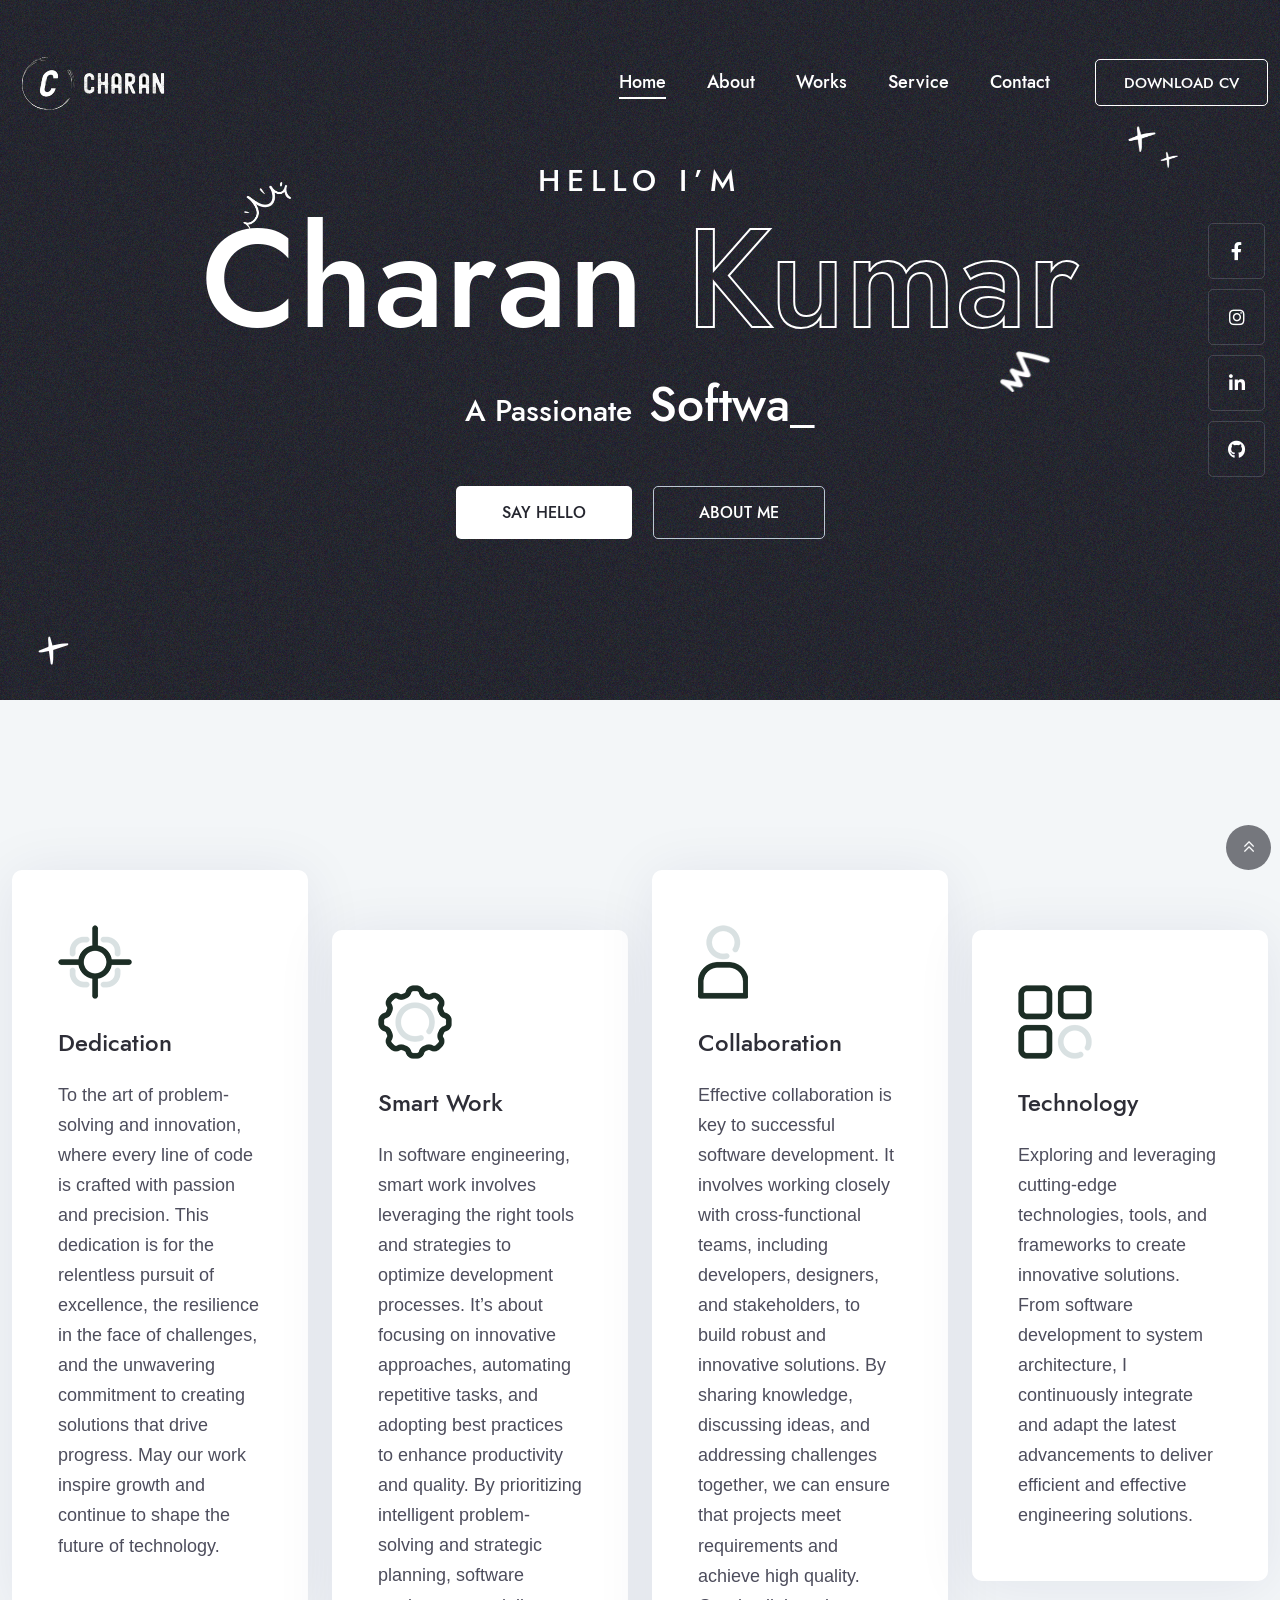
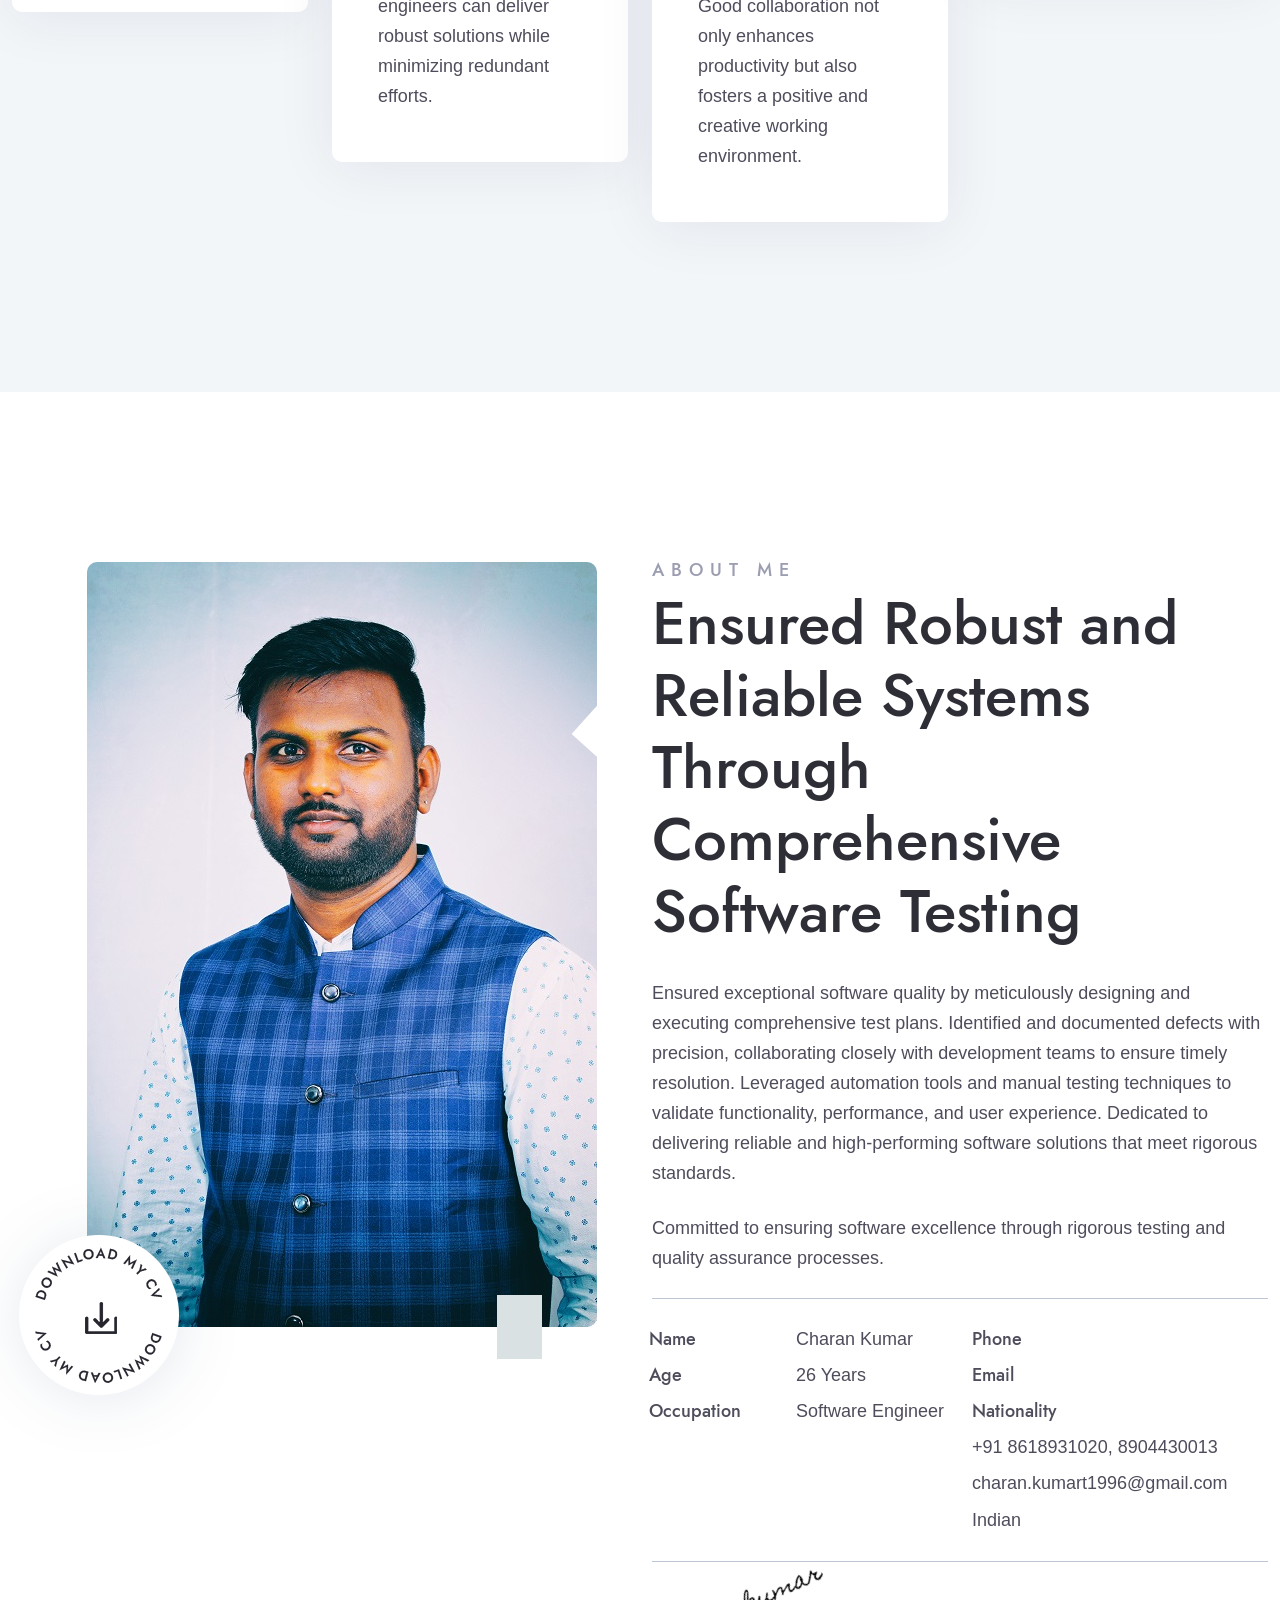
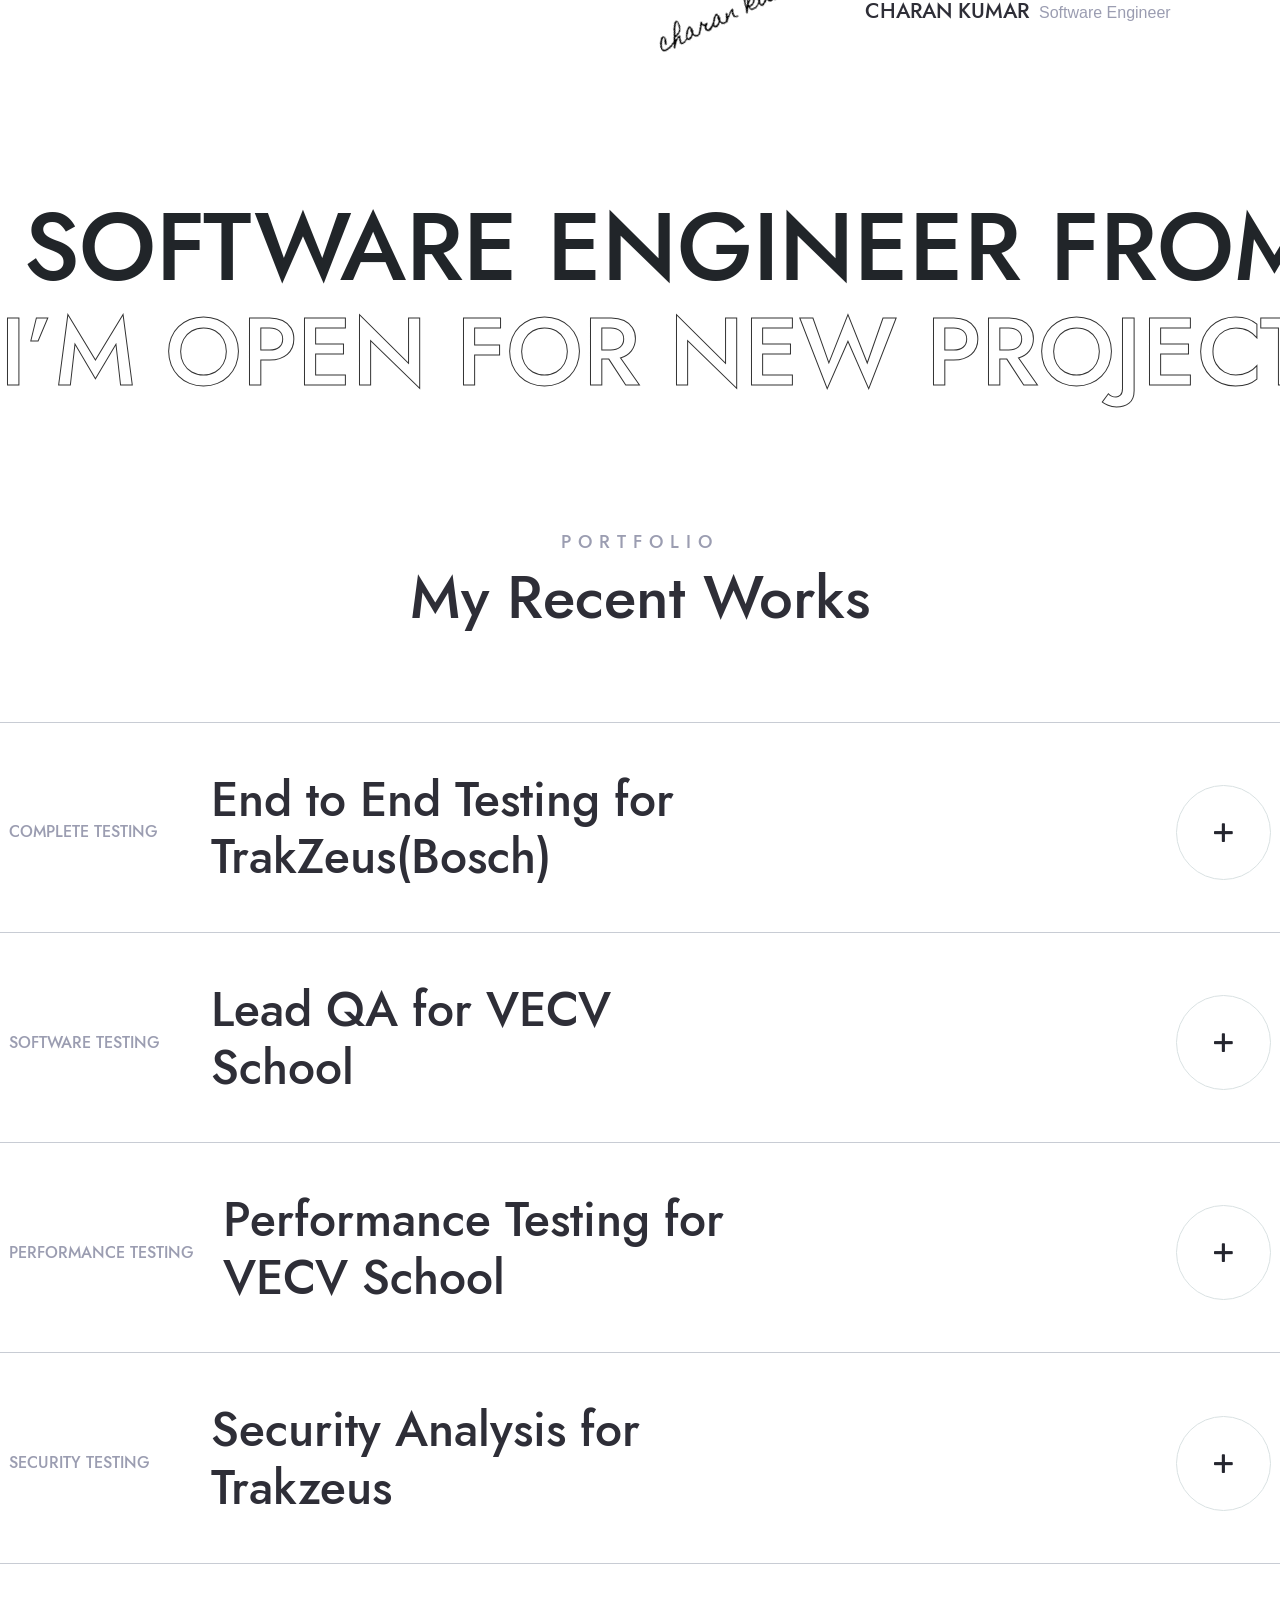
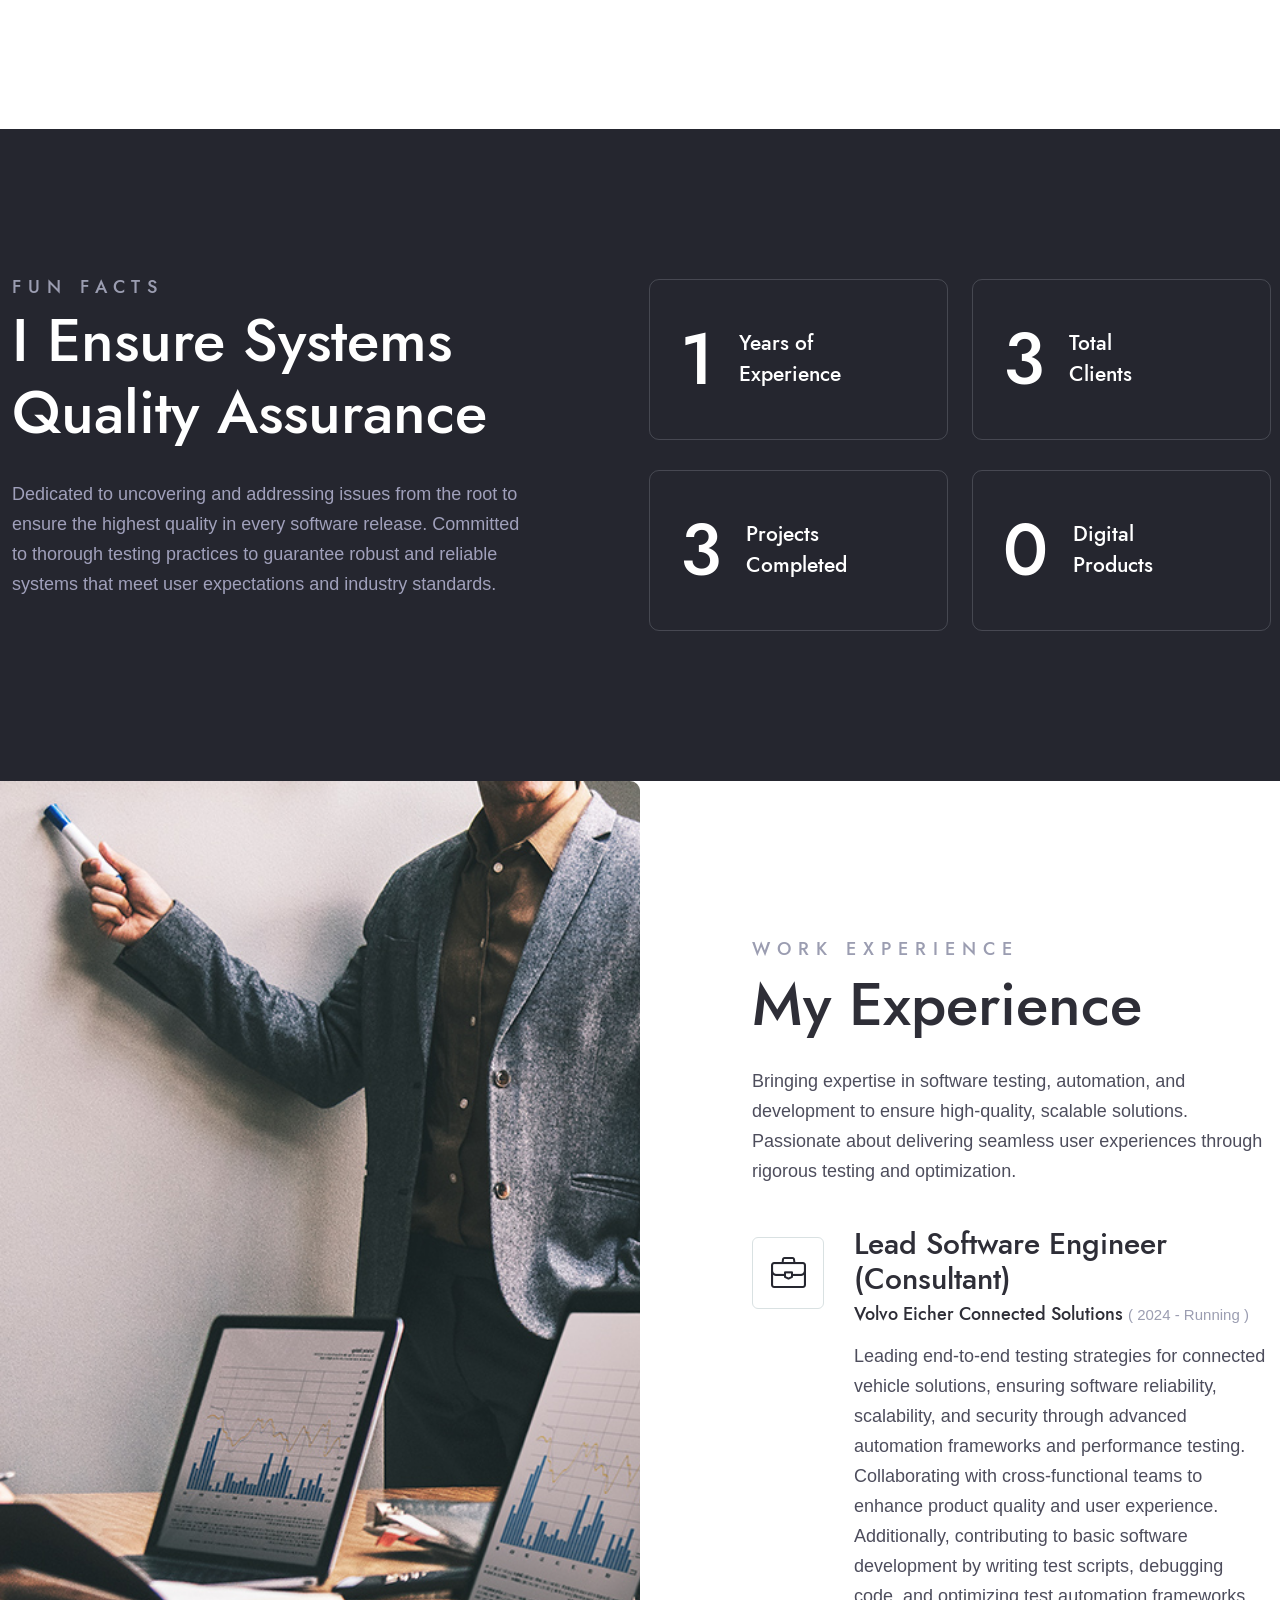
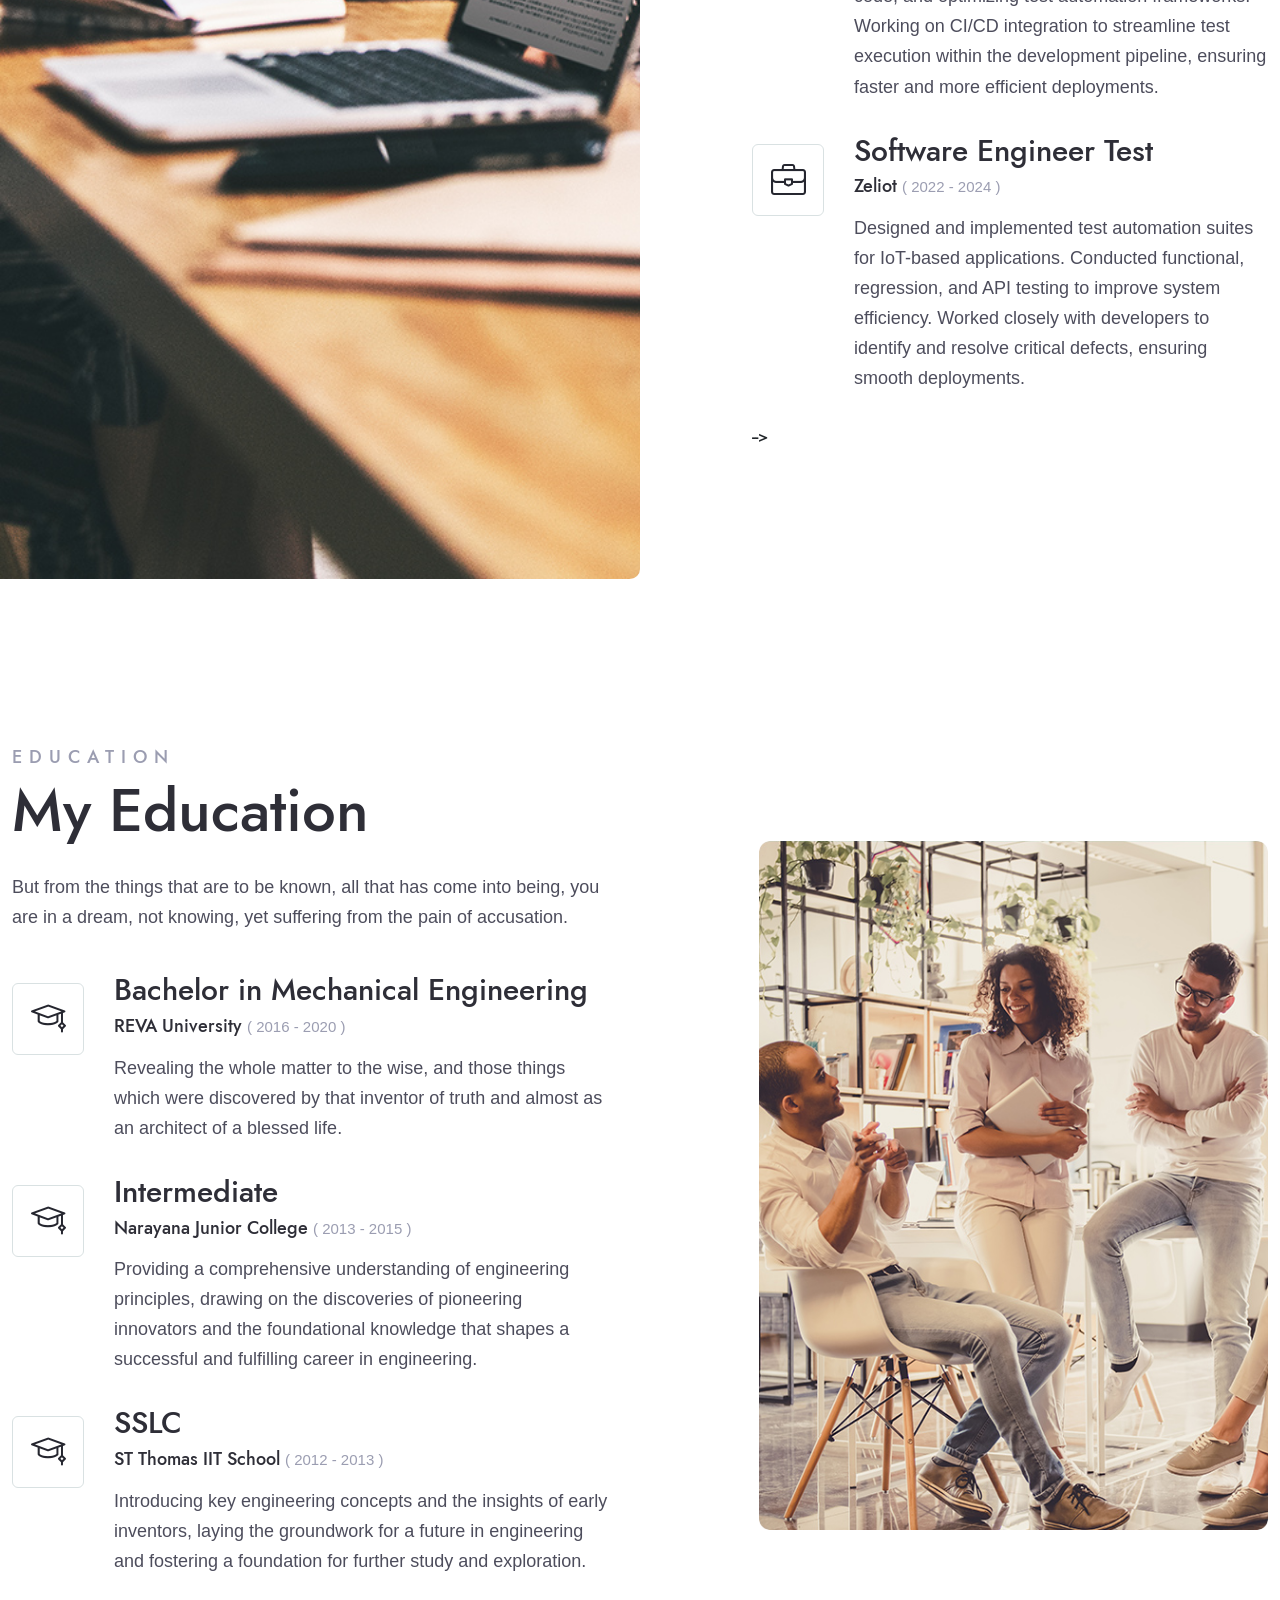
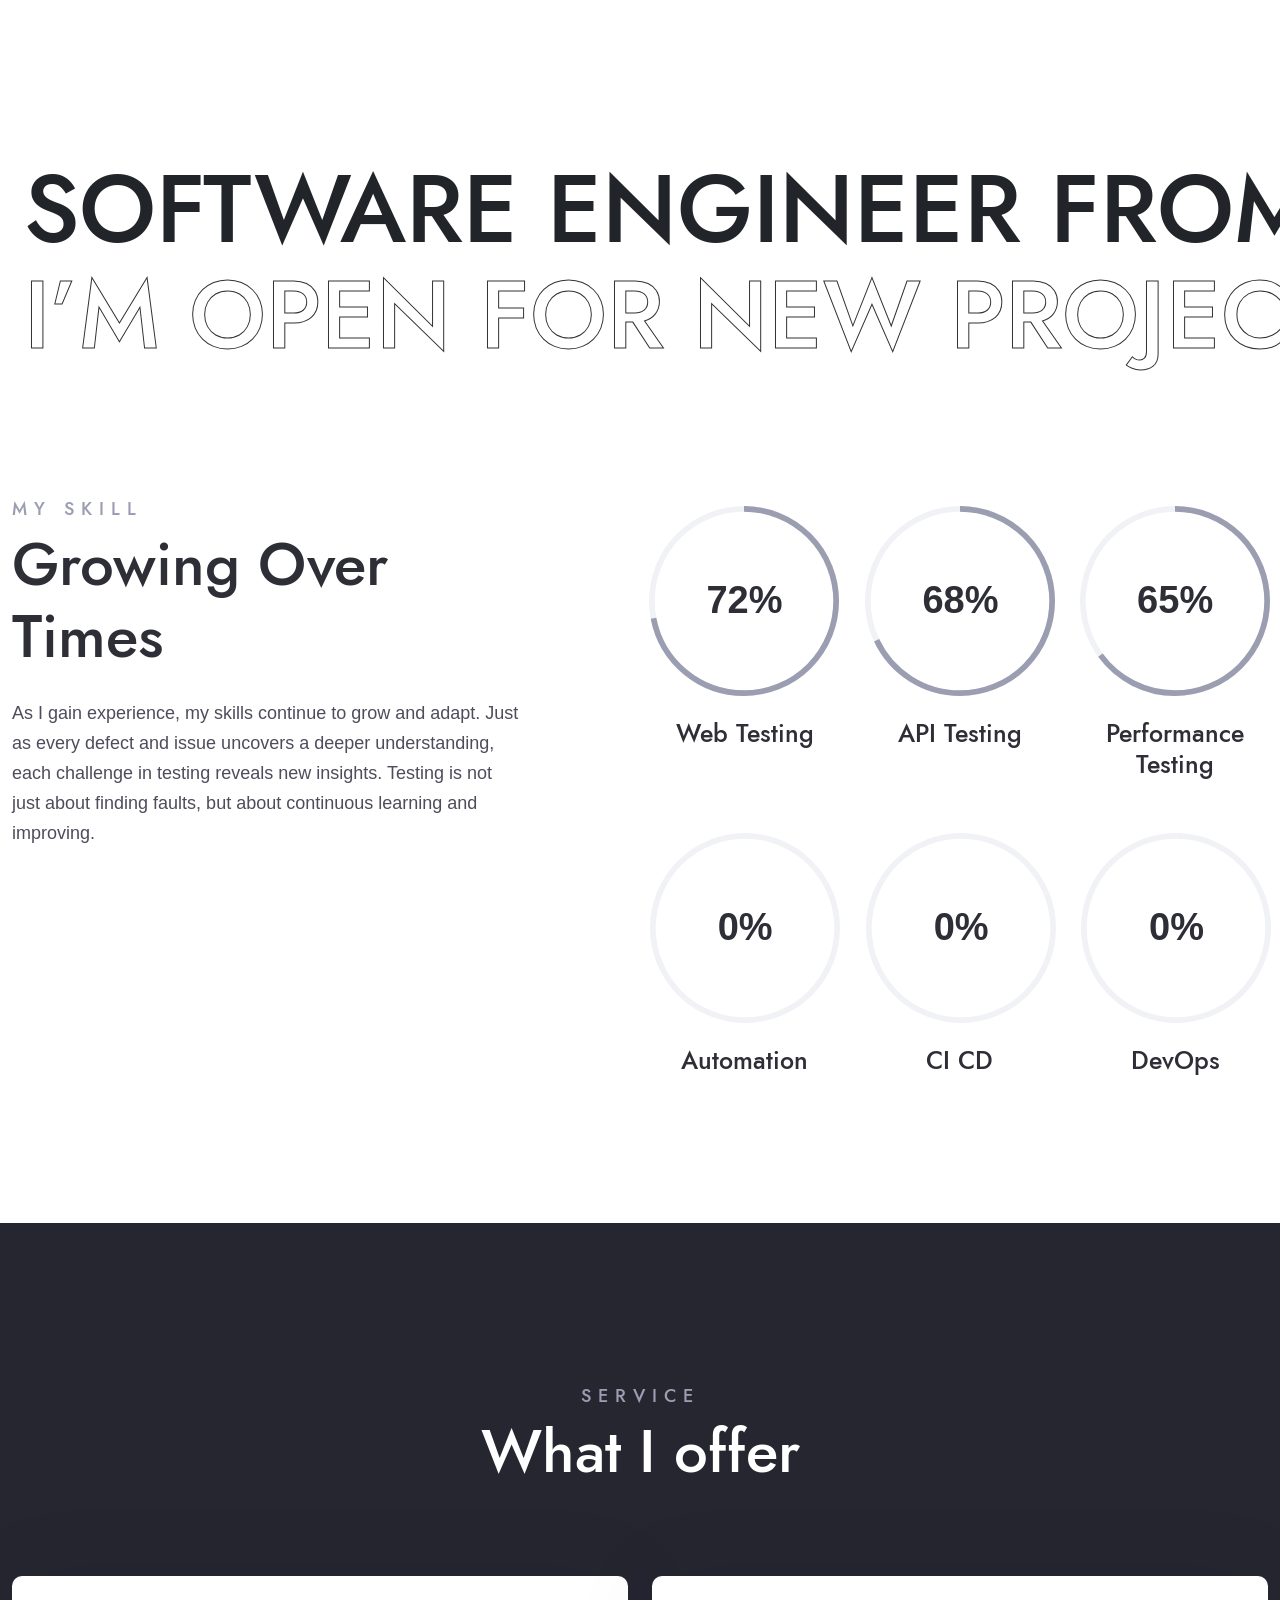
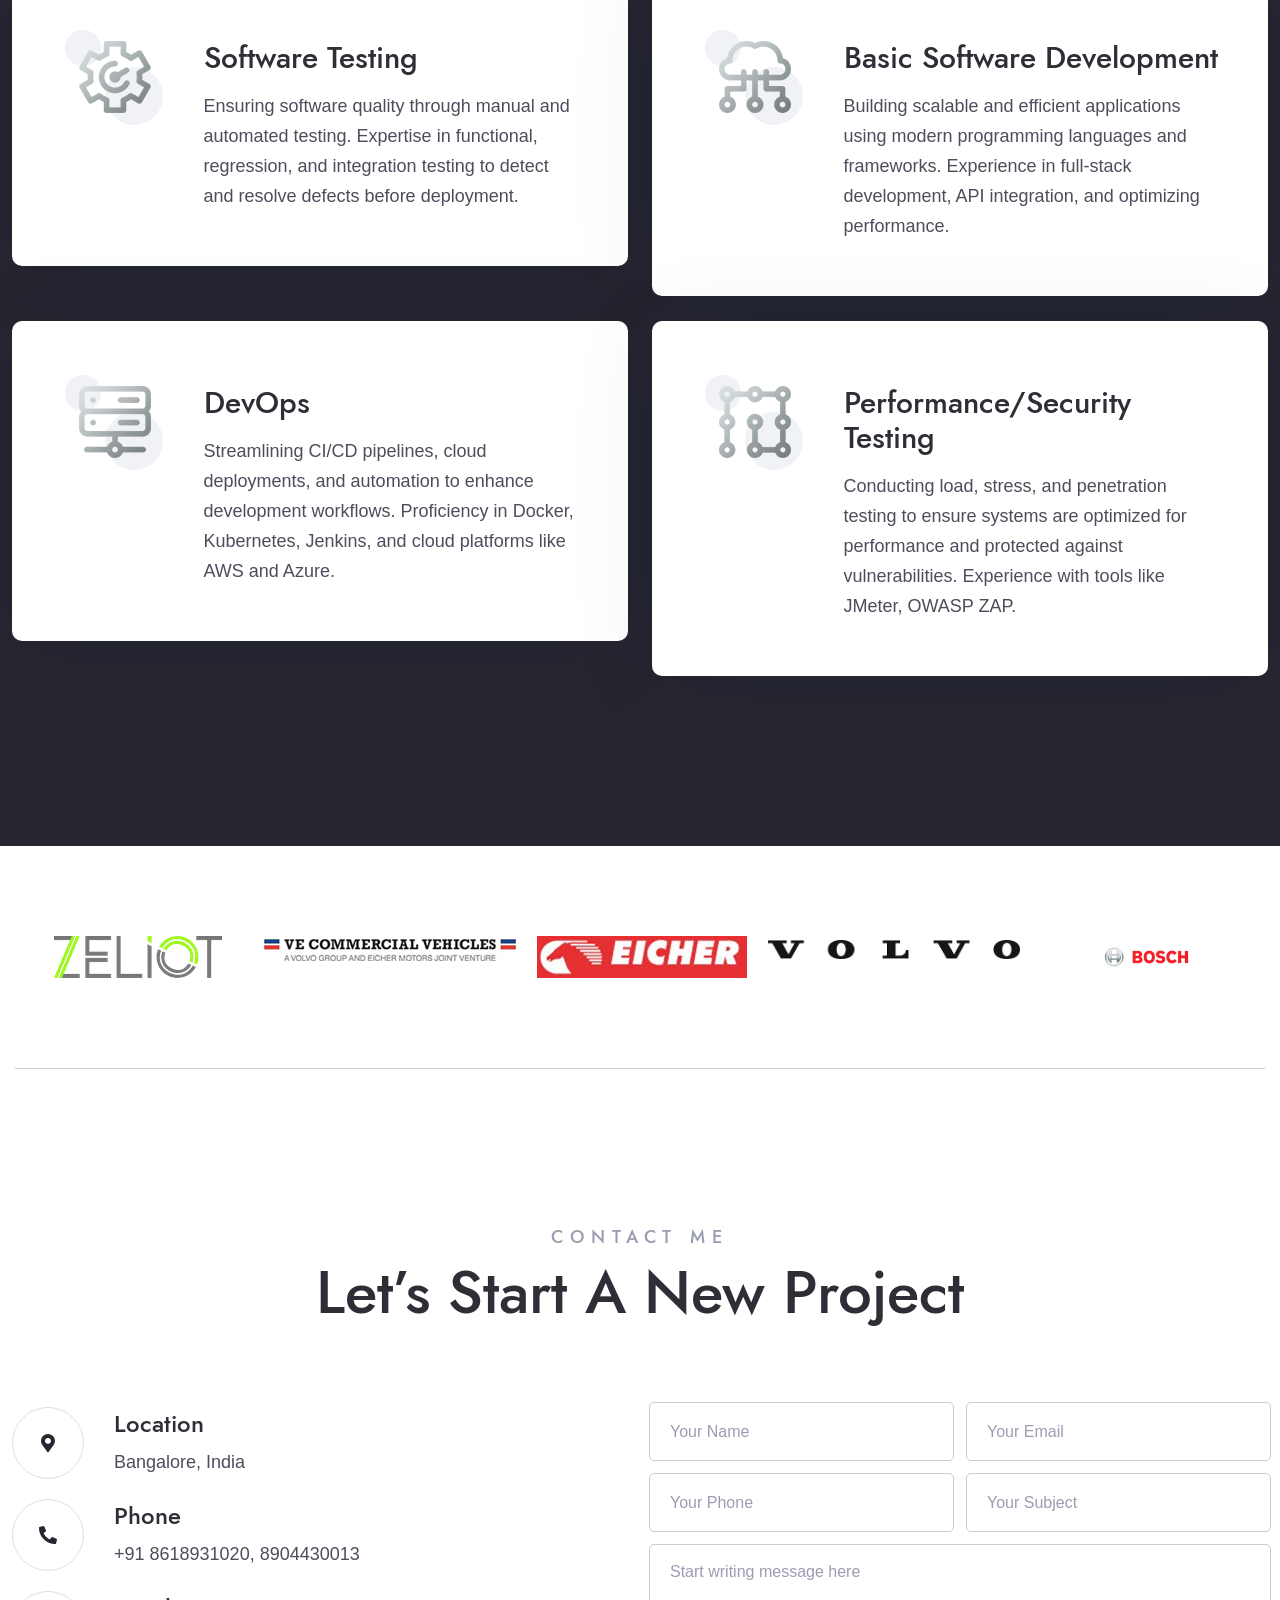
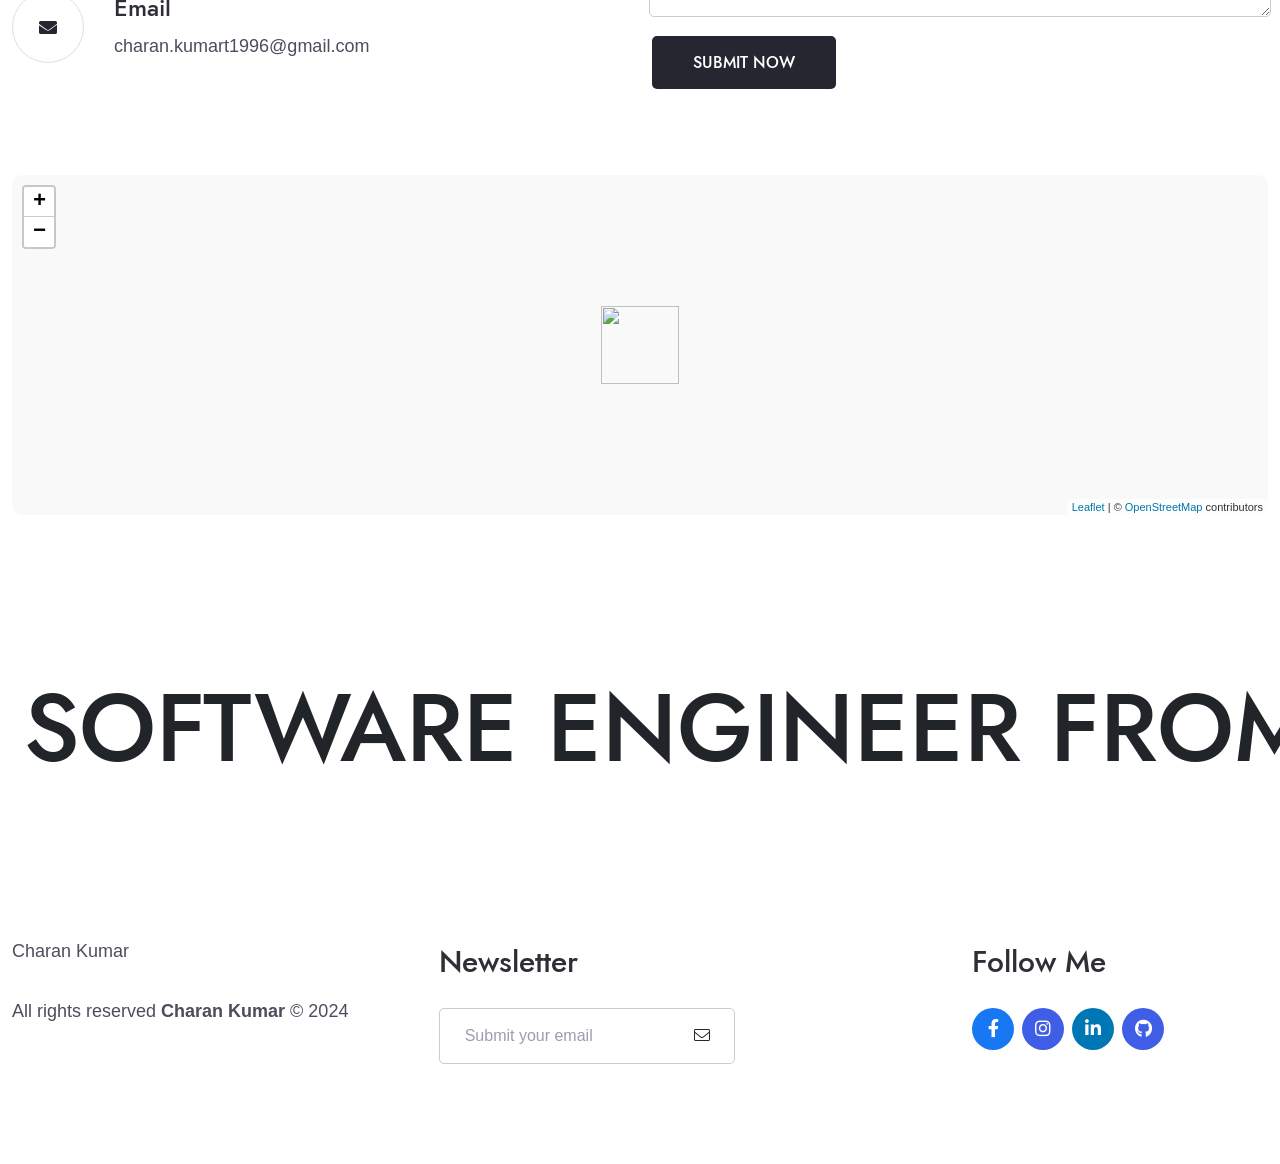
==== commit 80a50d5a: "updated resume path" ====
--- a/charan/home/index.html
+++ b/charan/home/index.html
@@ -110,7 +110,7 @@
                 <div class="header-btn pl-45">
                   <!-- <a href="#" class="white-text text-uppercase d-inline-block">download cv</a> -->
                   <a
-                    href="./images/Resume/Charan-Kumar-Resume.pdf"
+                    href="./images/Resume/Charan-Kumar-Thogata-Resume.pdf"
                     target="_blank"
                     download
                     class="white-text text-uppercase d-inline-block"
@@ -512,7 +512,7 @@
                           alt="about image 2"
                         />
                         <a
-                          href="./images/Resume/Charan-Kumar-Resume.pdf"
+                          href="./images/Resume/Charan-Kumar-Thogata-Resume.pdf"
                           target="_blank"
                           class="cv-download-link transition5"
                           download
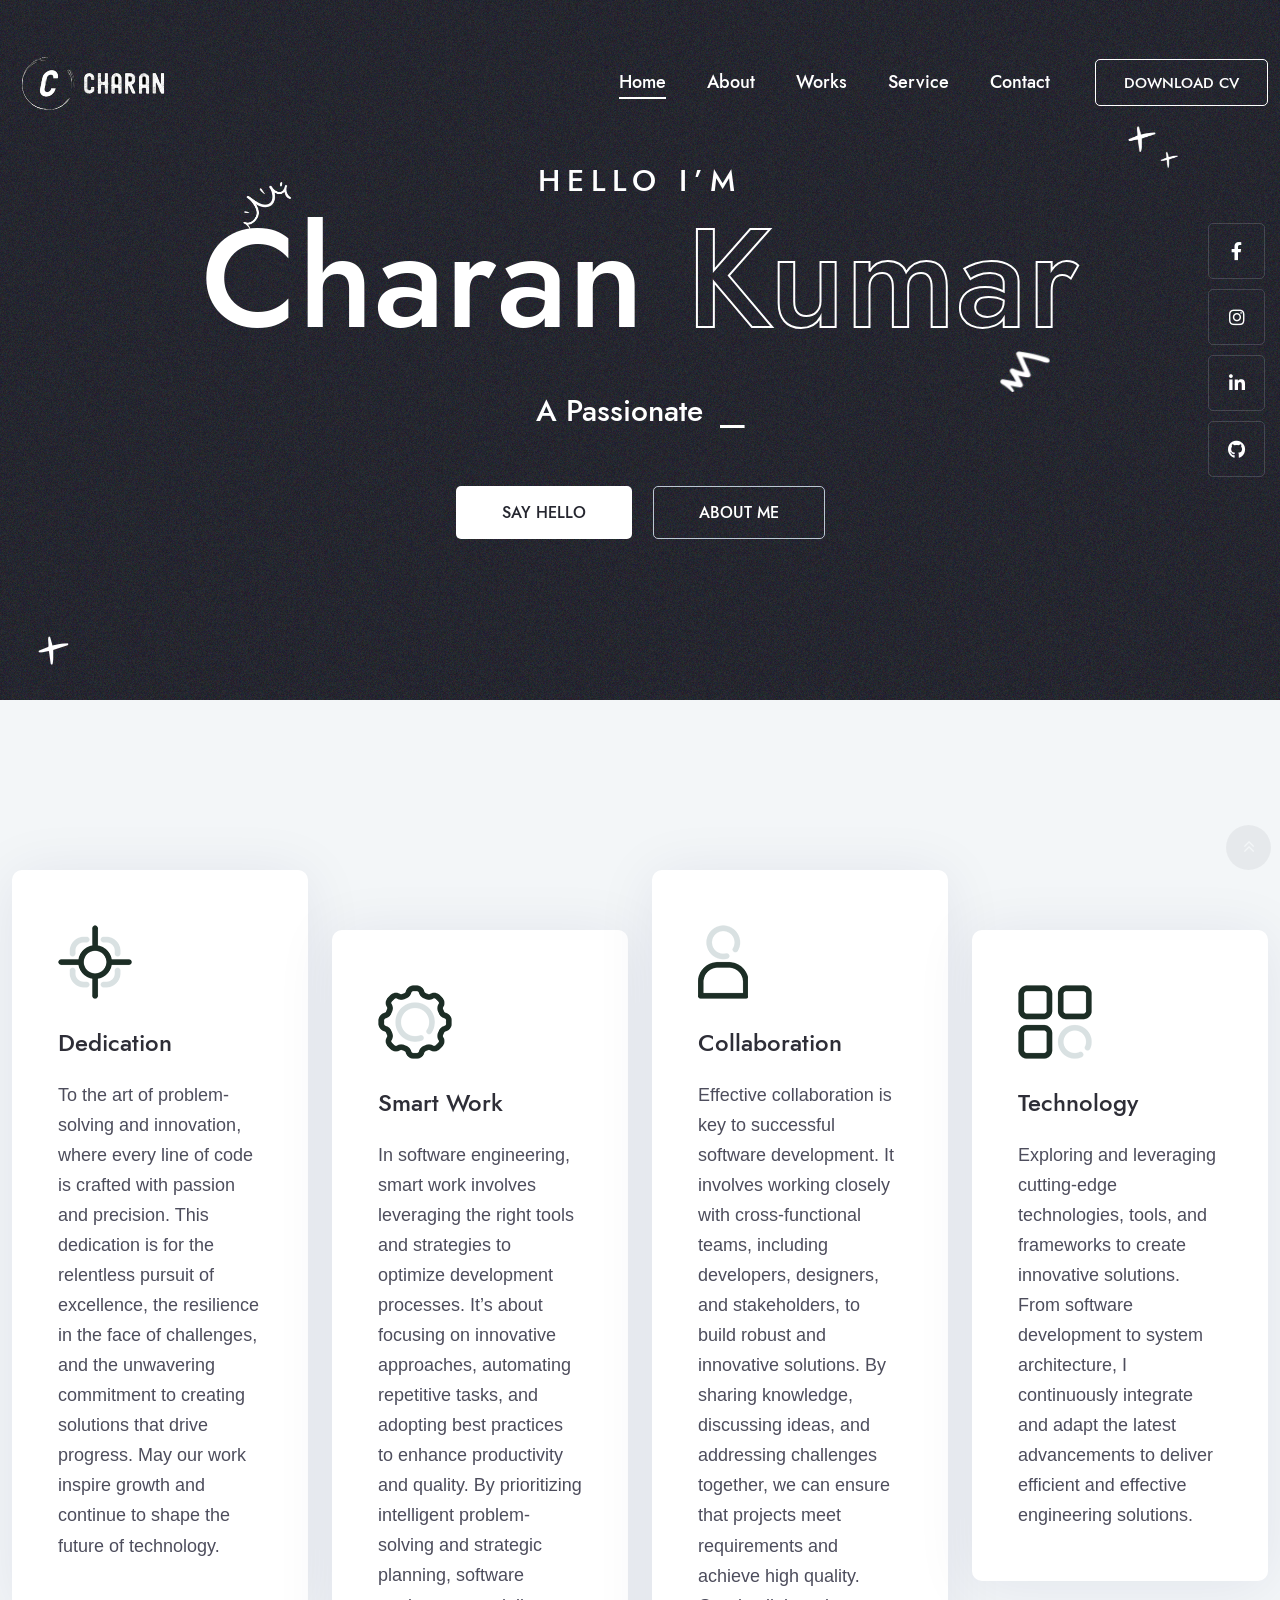
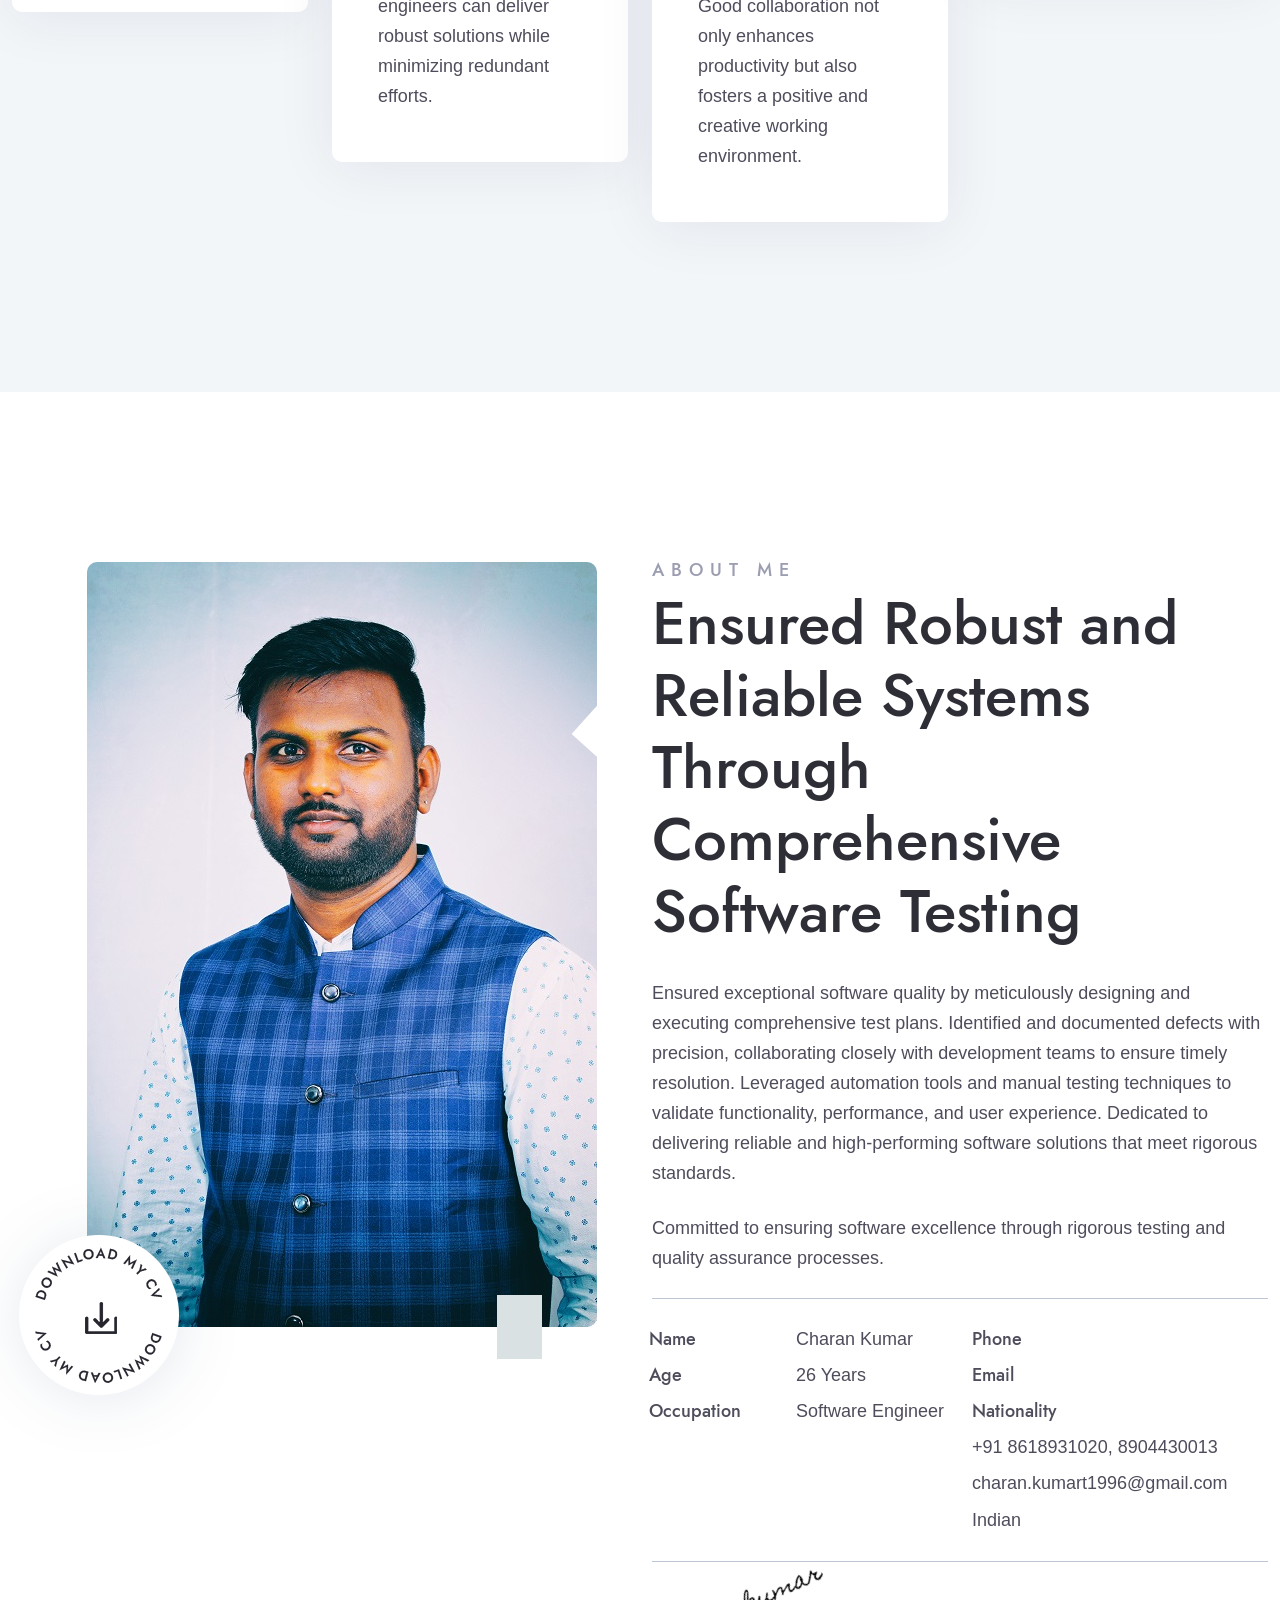
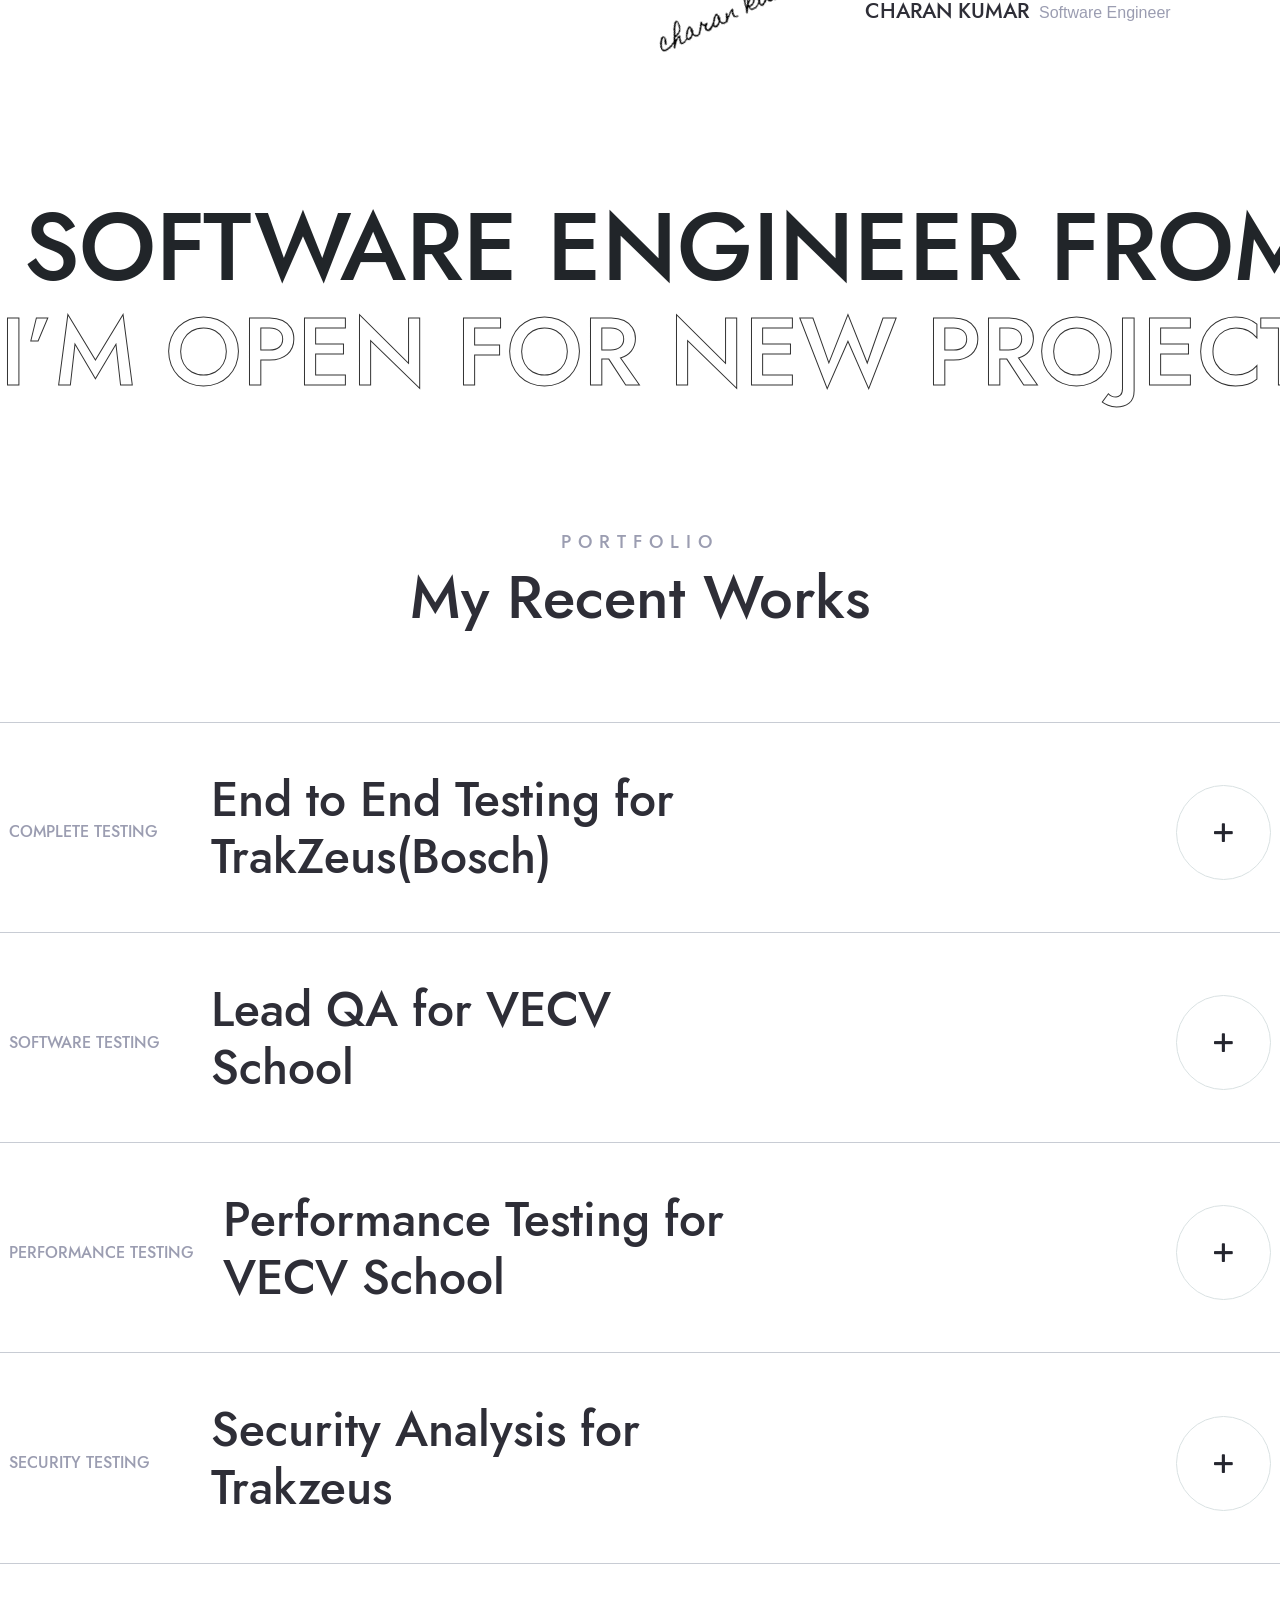
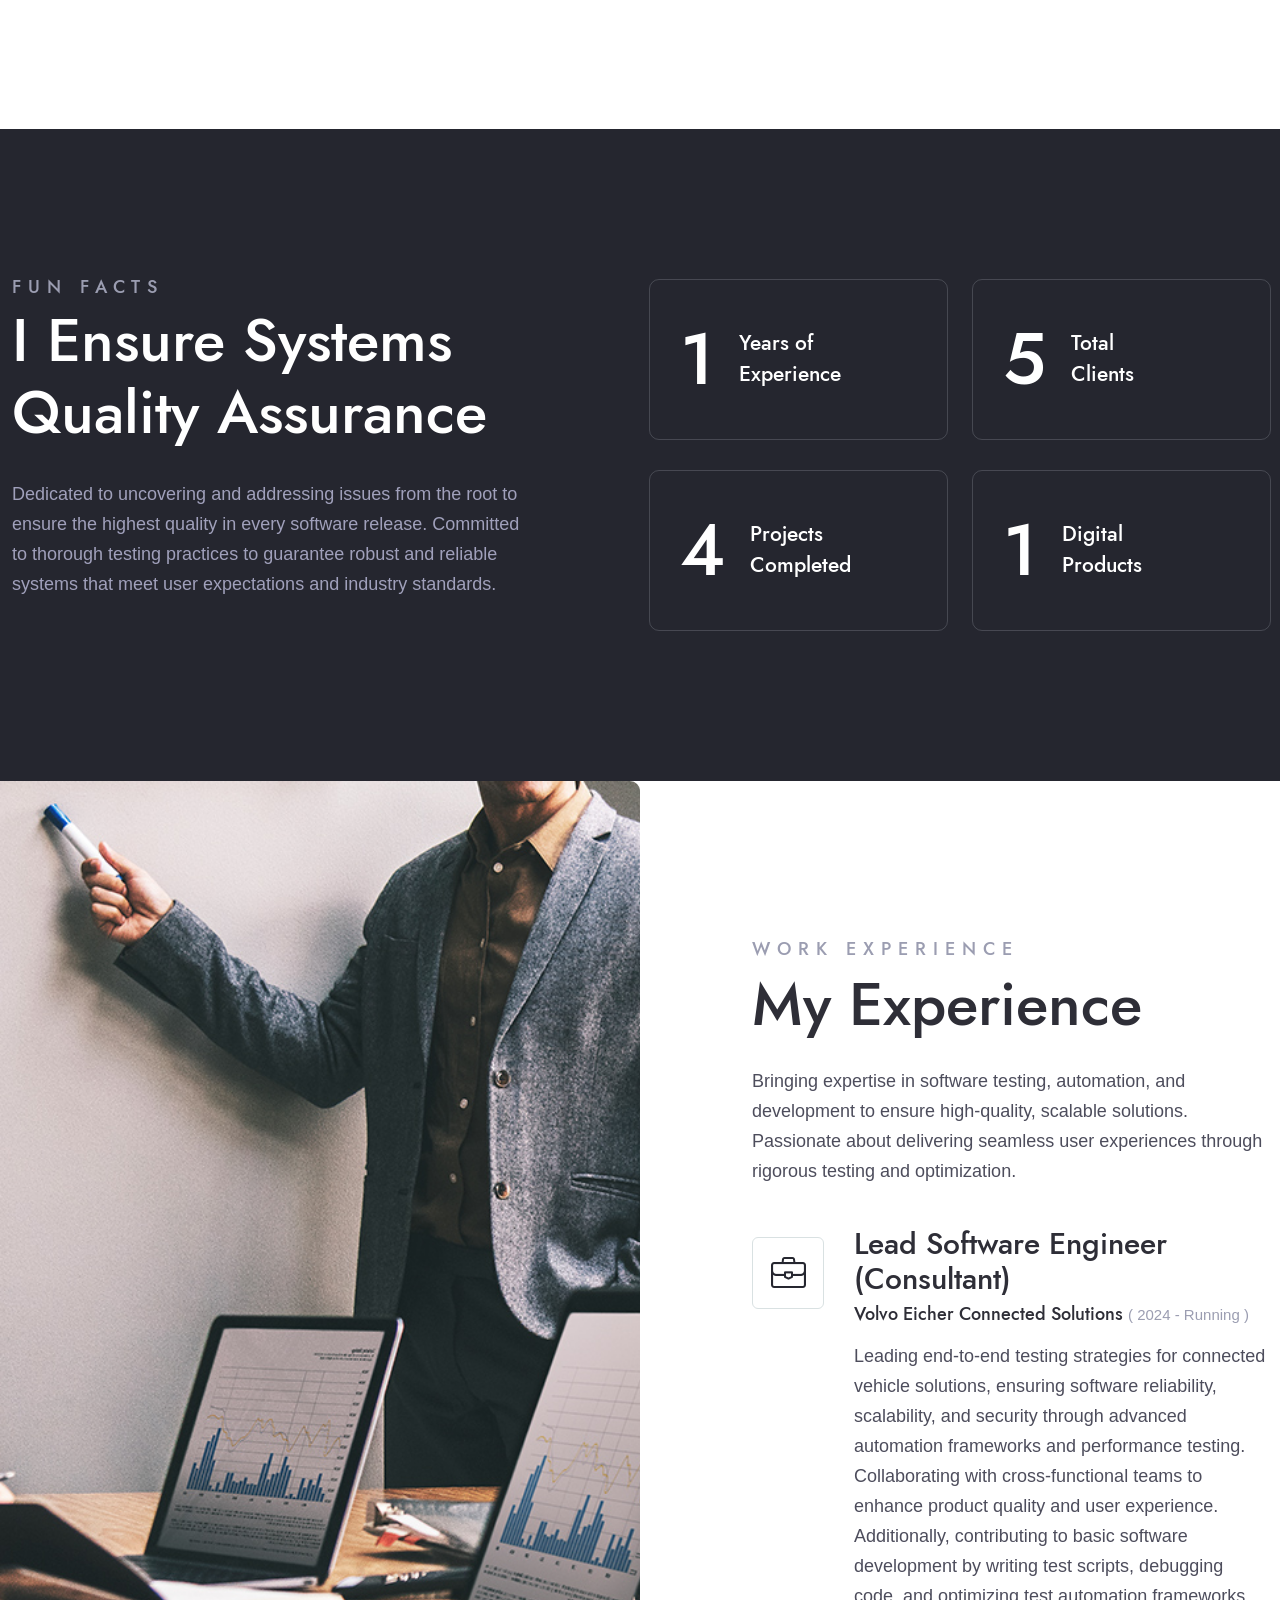
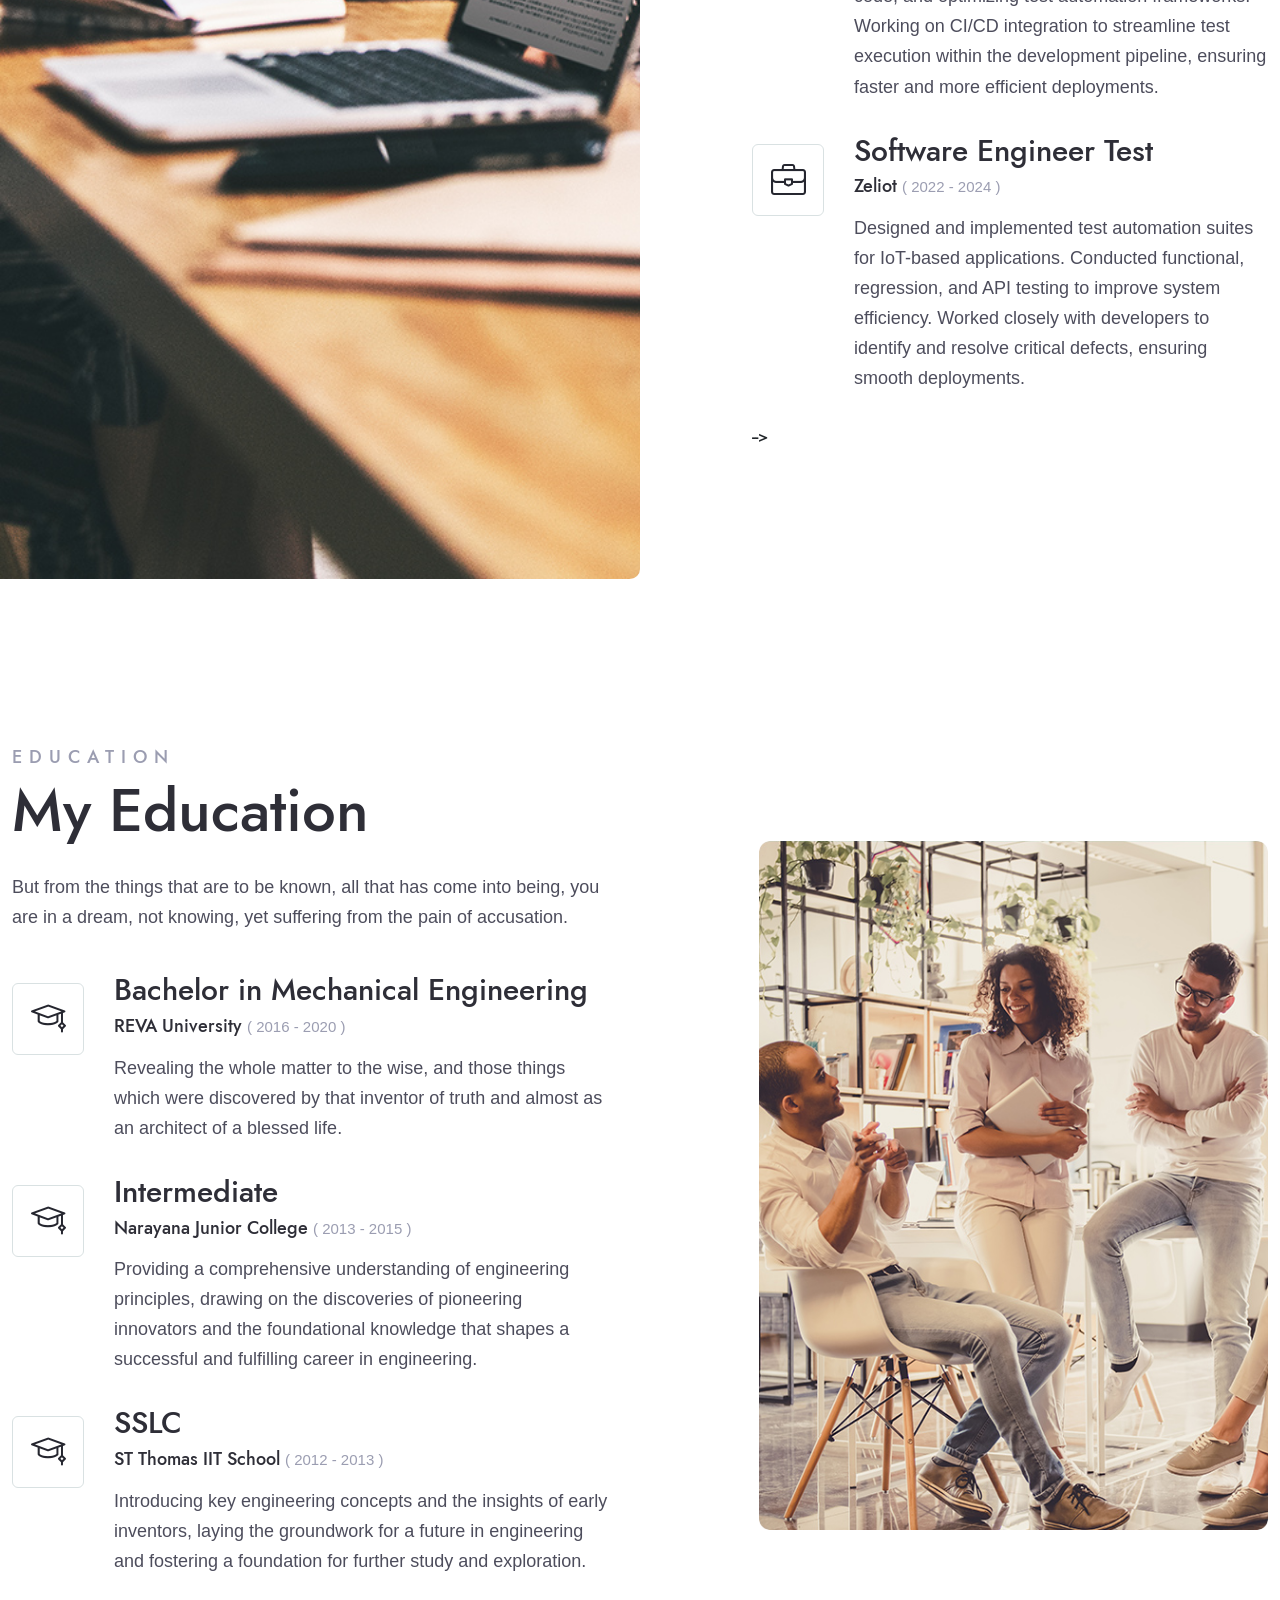
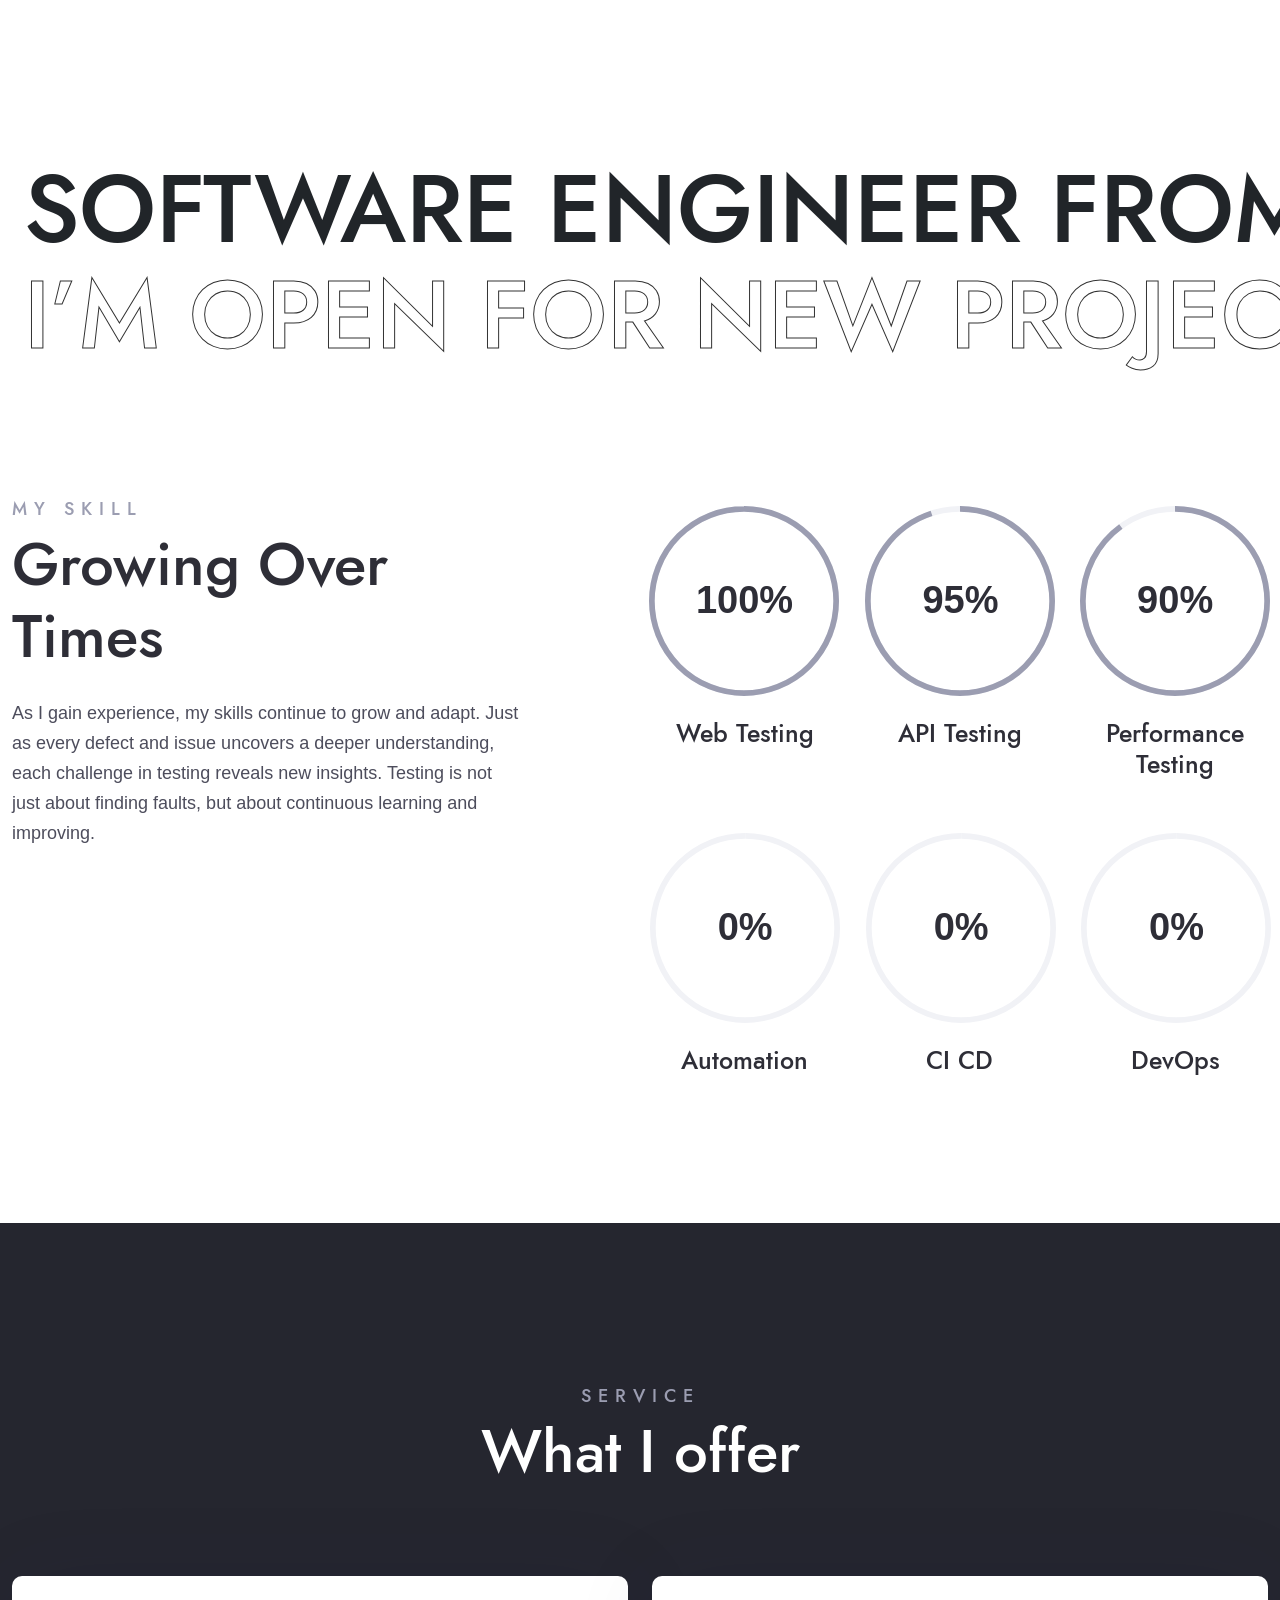
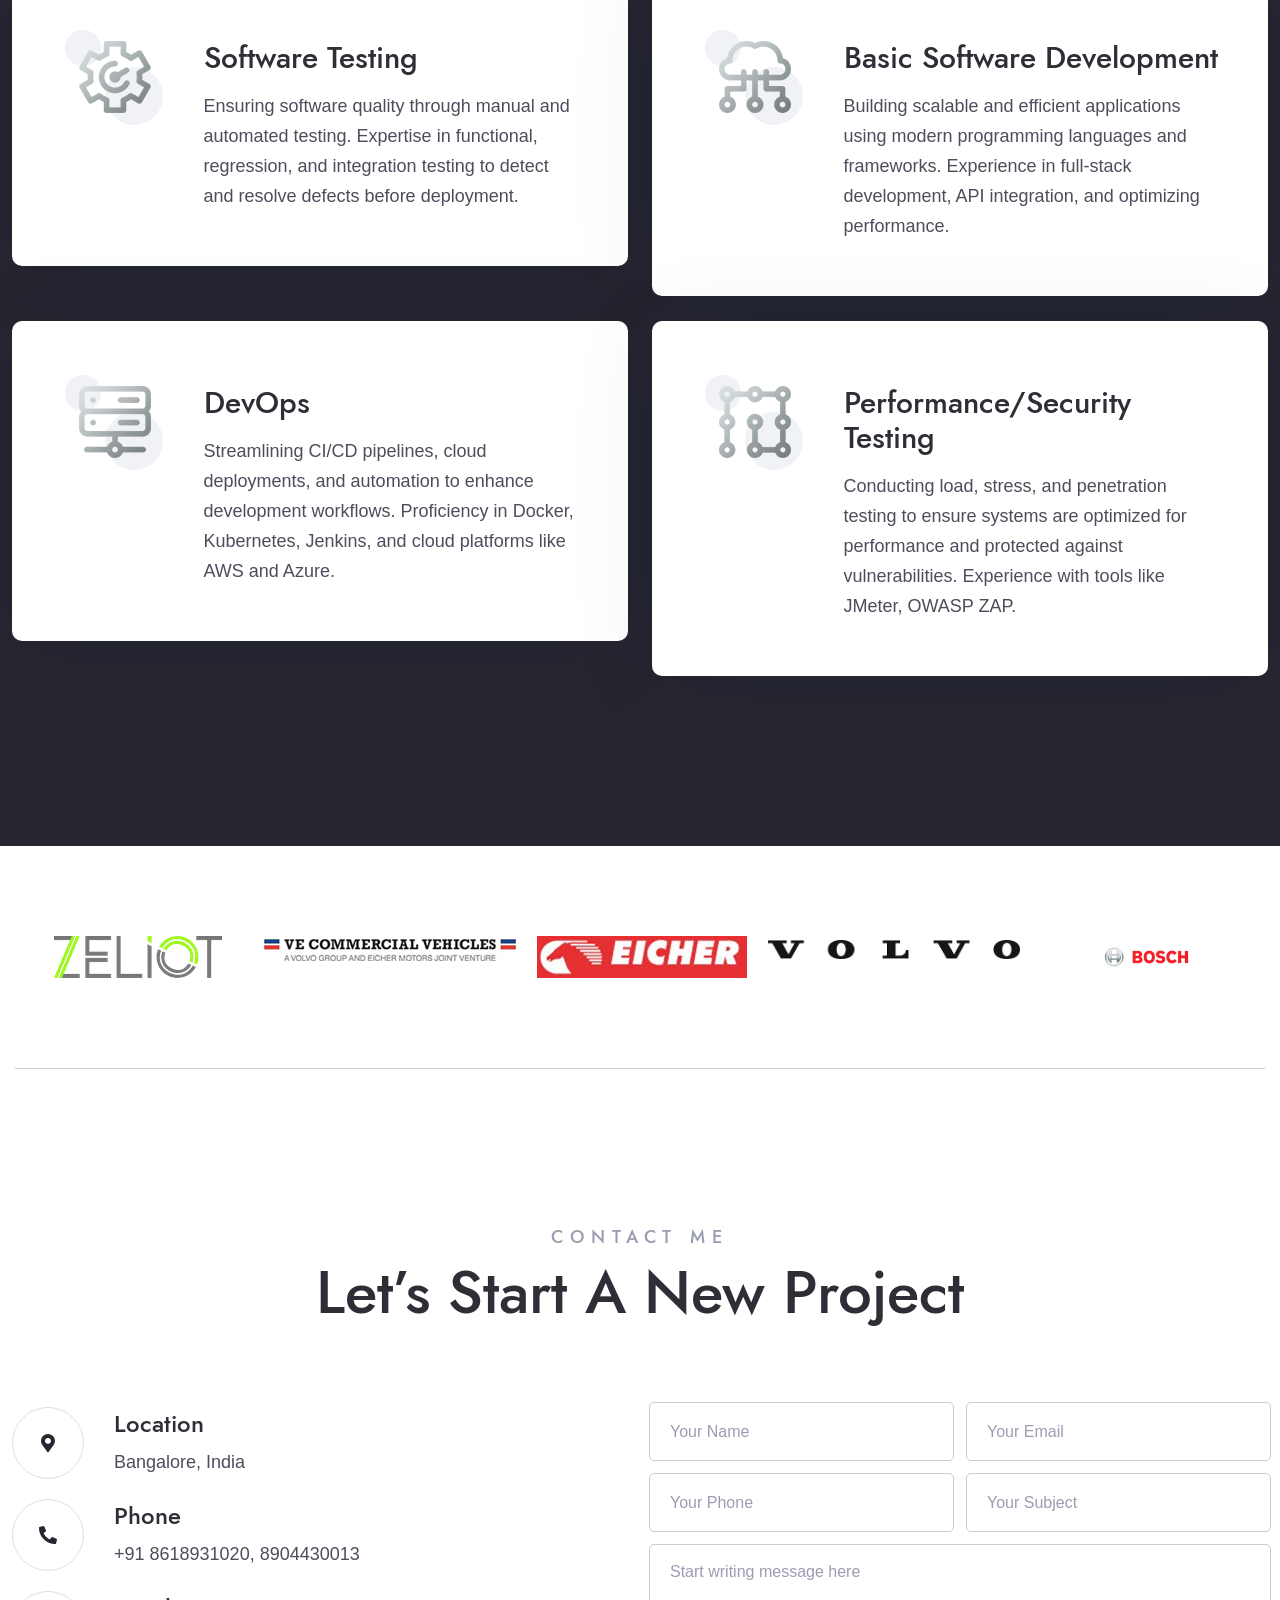
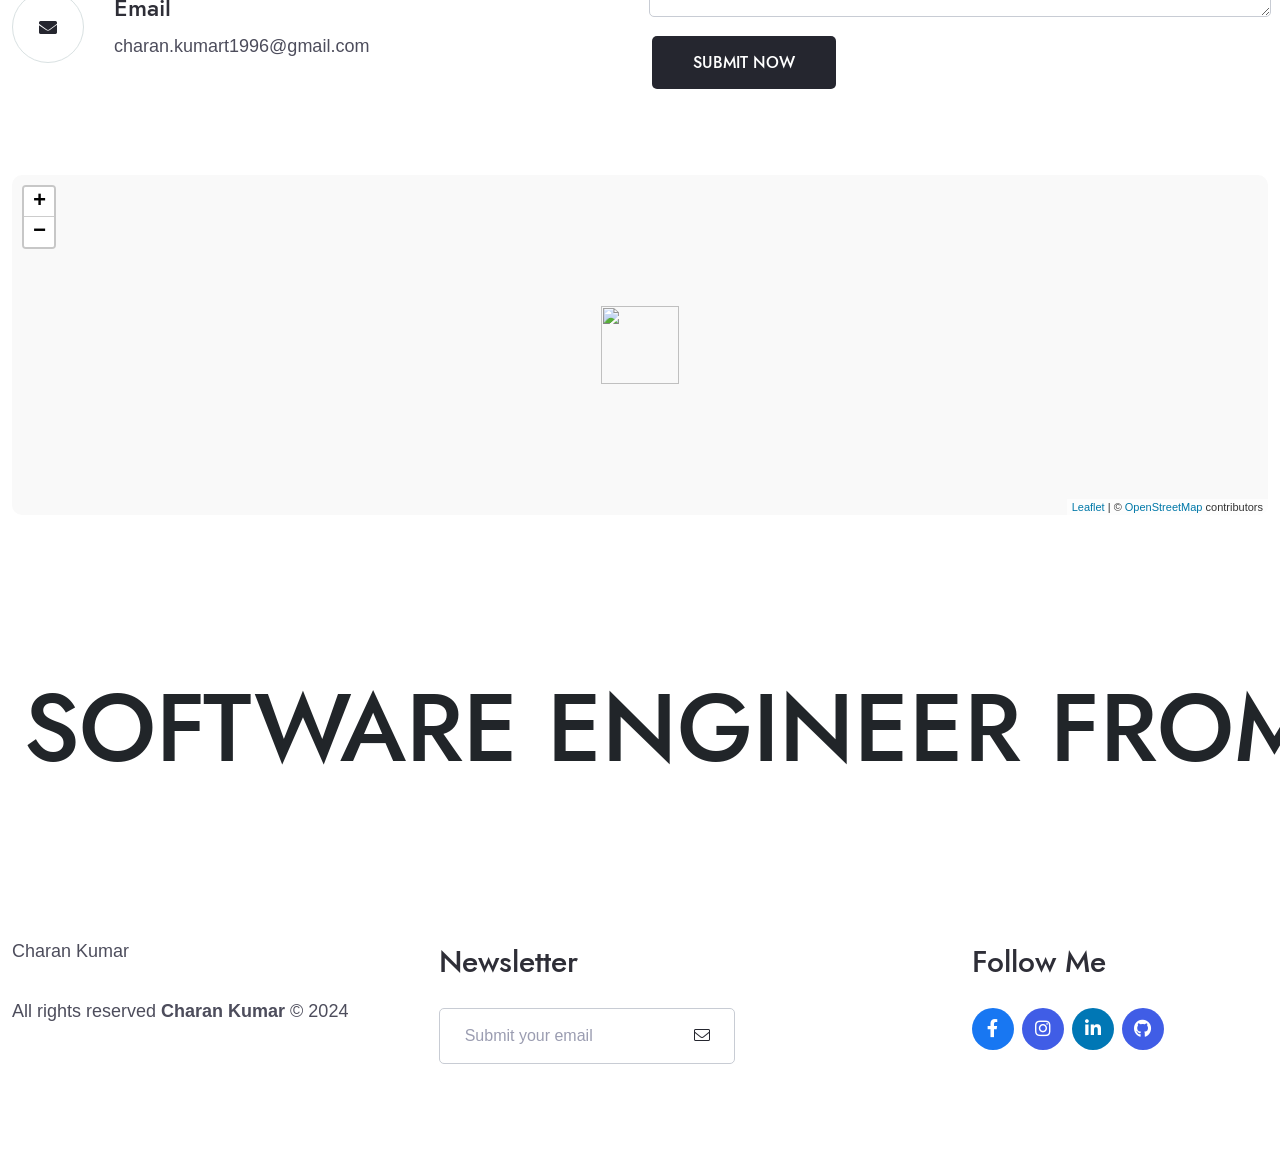
==== commit d4503dda: "updated google form" ====
--- a/charan/home/index.html
+++ b/charan/home/index.html
@@ -3083,7 +3083,7 @@
 
     <script>
       const scriptURL =
-        "https://script.google.com/macros/s/AKfycbyvhKKP4fQ3F0mbNcbSt3CZMb99kfWYz-UpOEVanwkMzqzCQTI-odd-EihIBzhS7w4k2A/exec";
+        "https://script.google.com/macros/s/AKfycbzr0Vn7OxgSTuIDCIL--5I2JLDr7MuVCOXsod4Tt7kJsiLgsyafX-0EwFJtB3jn5P8GOQ/exec";
       const form = document.getElementById("contact-form");
       const message = document.getElementById("message");
 
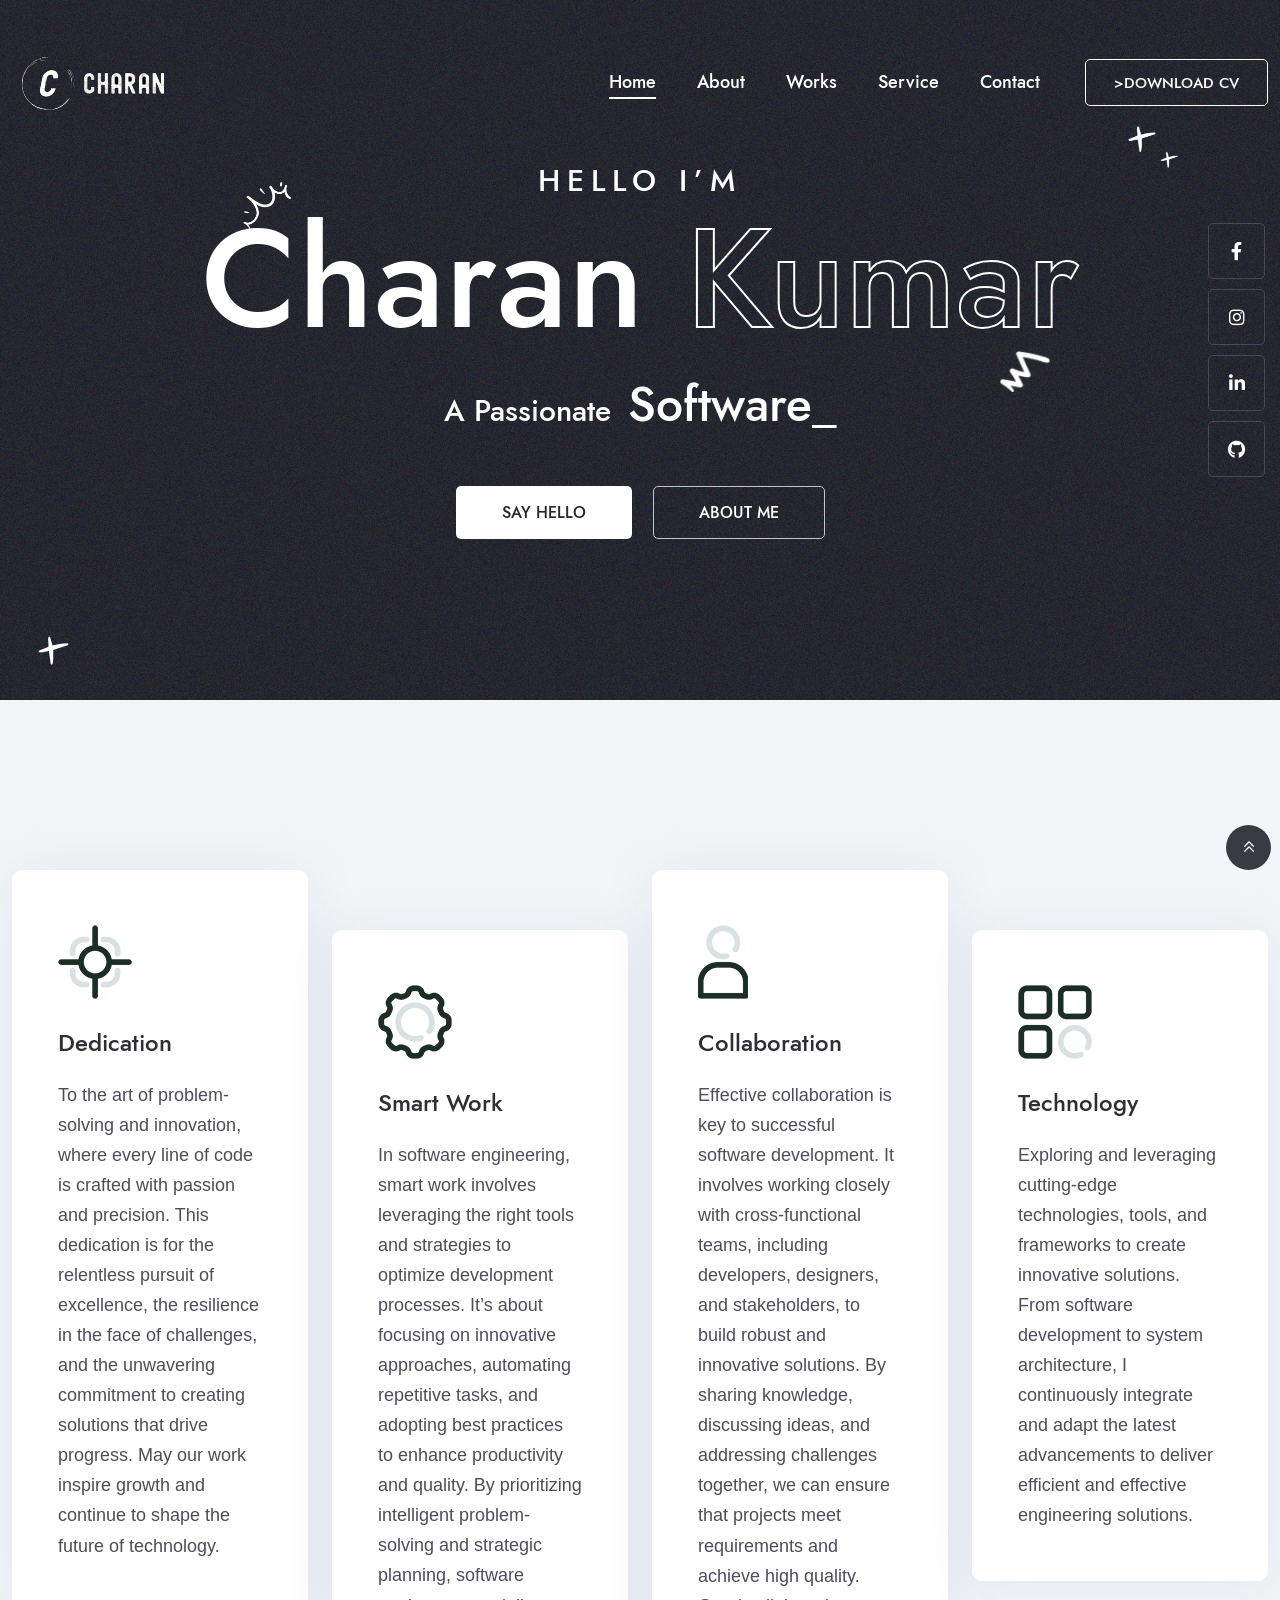
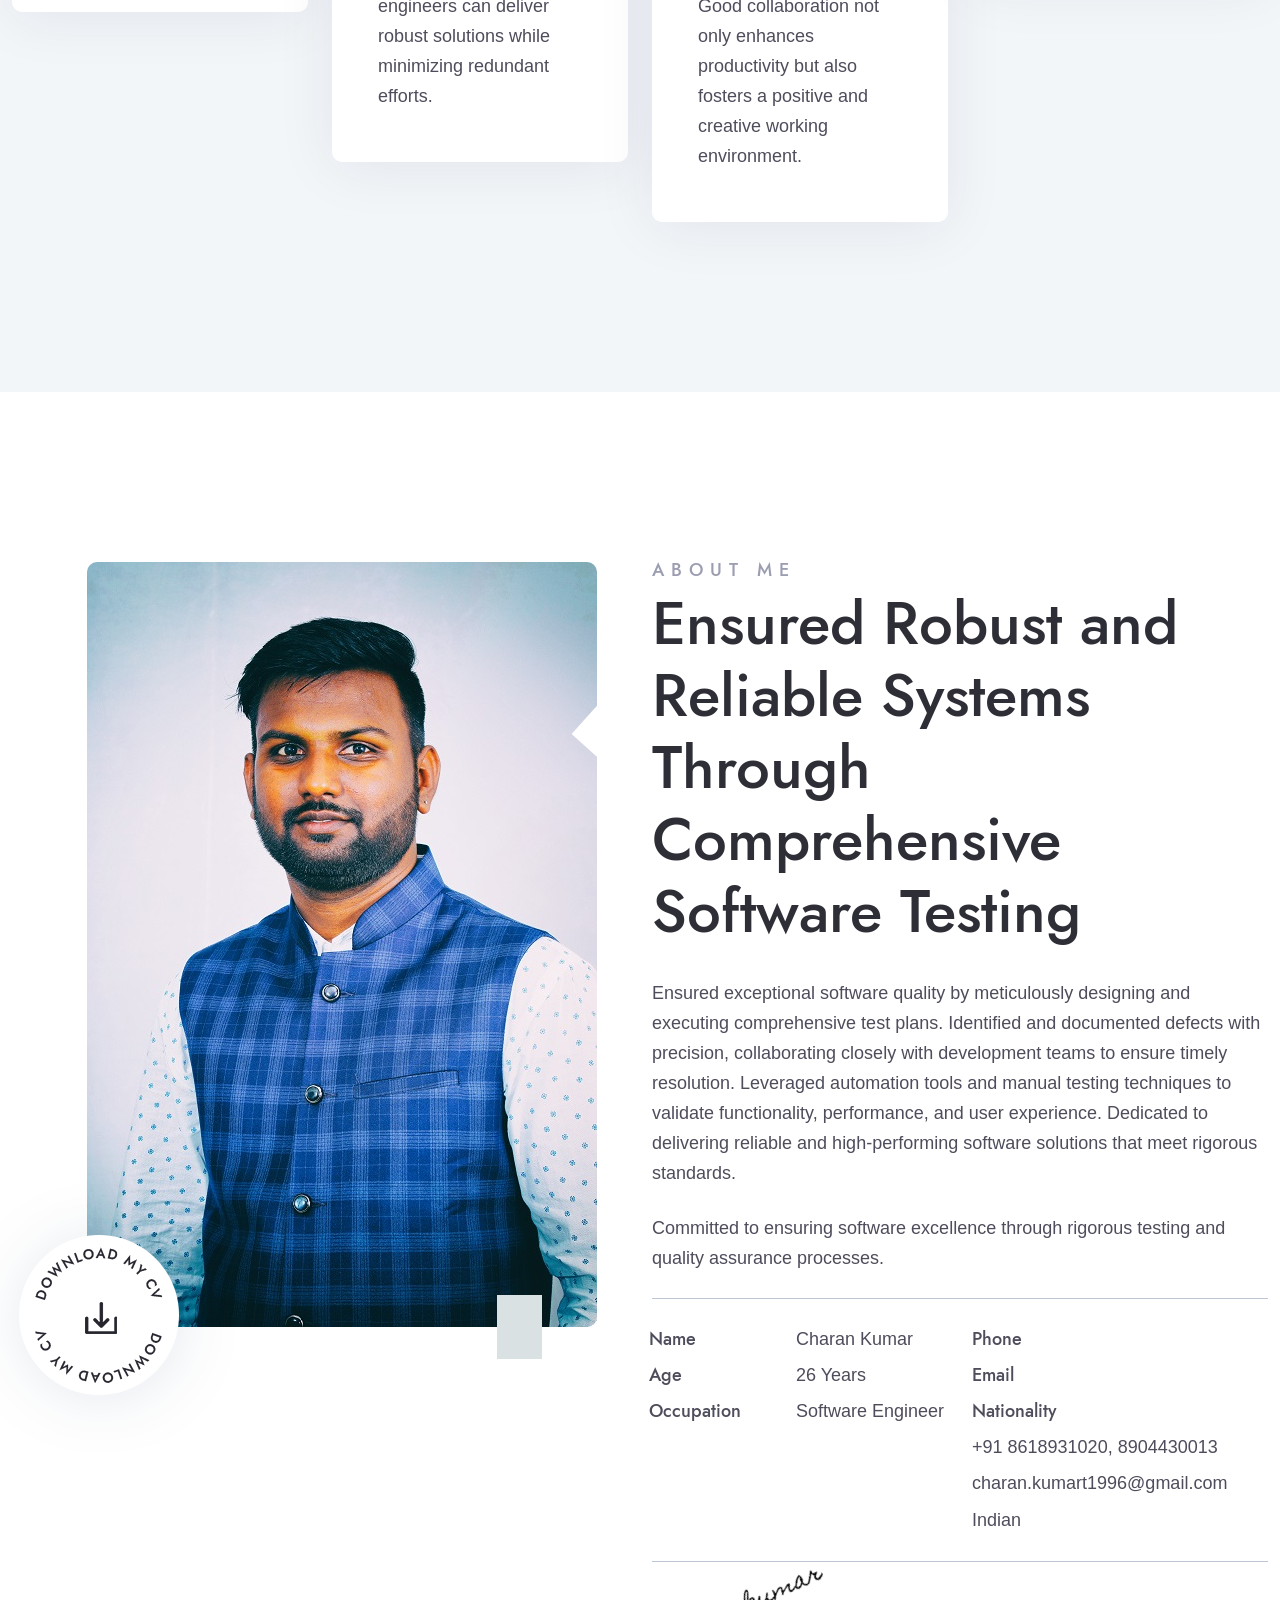
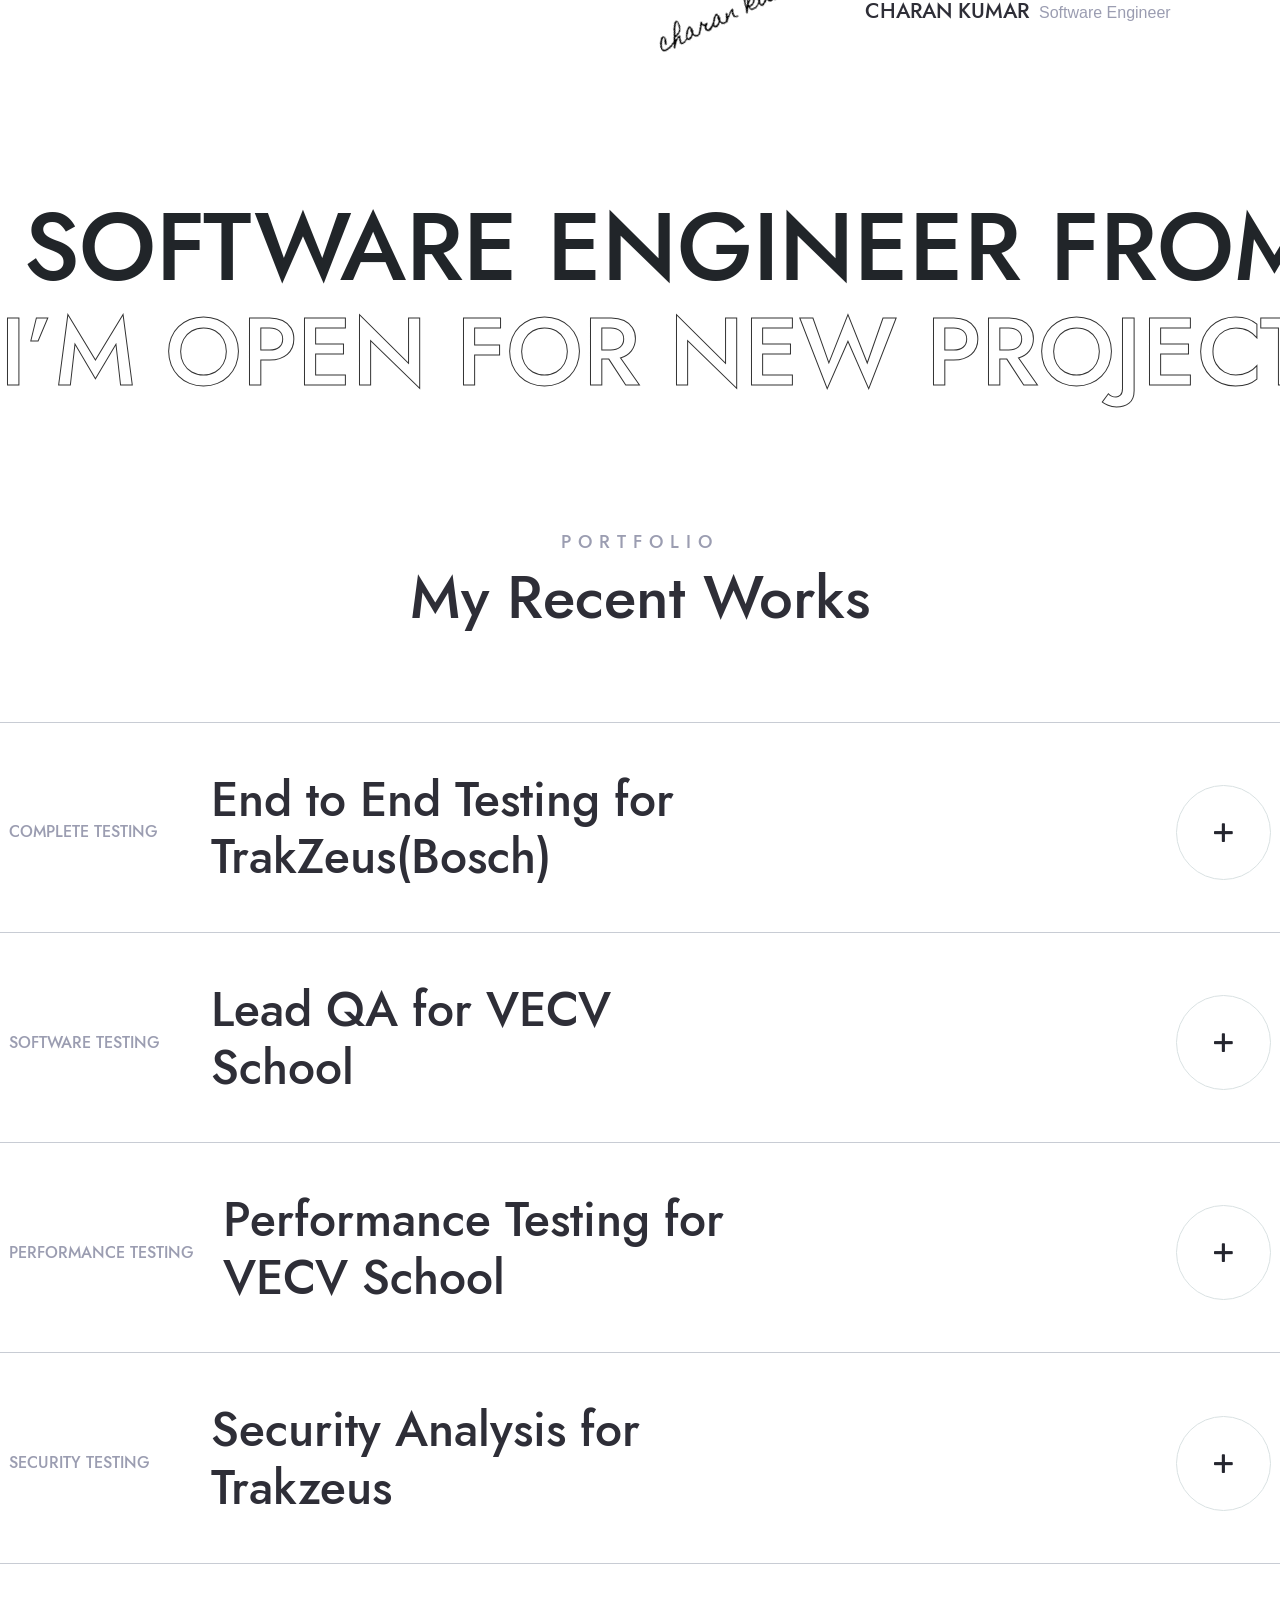
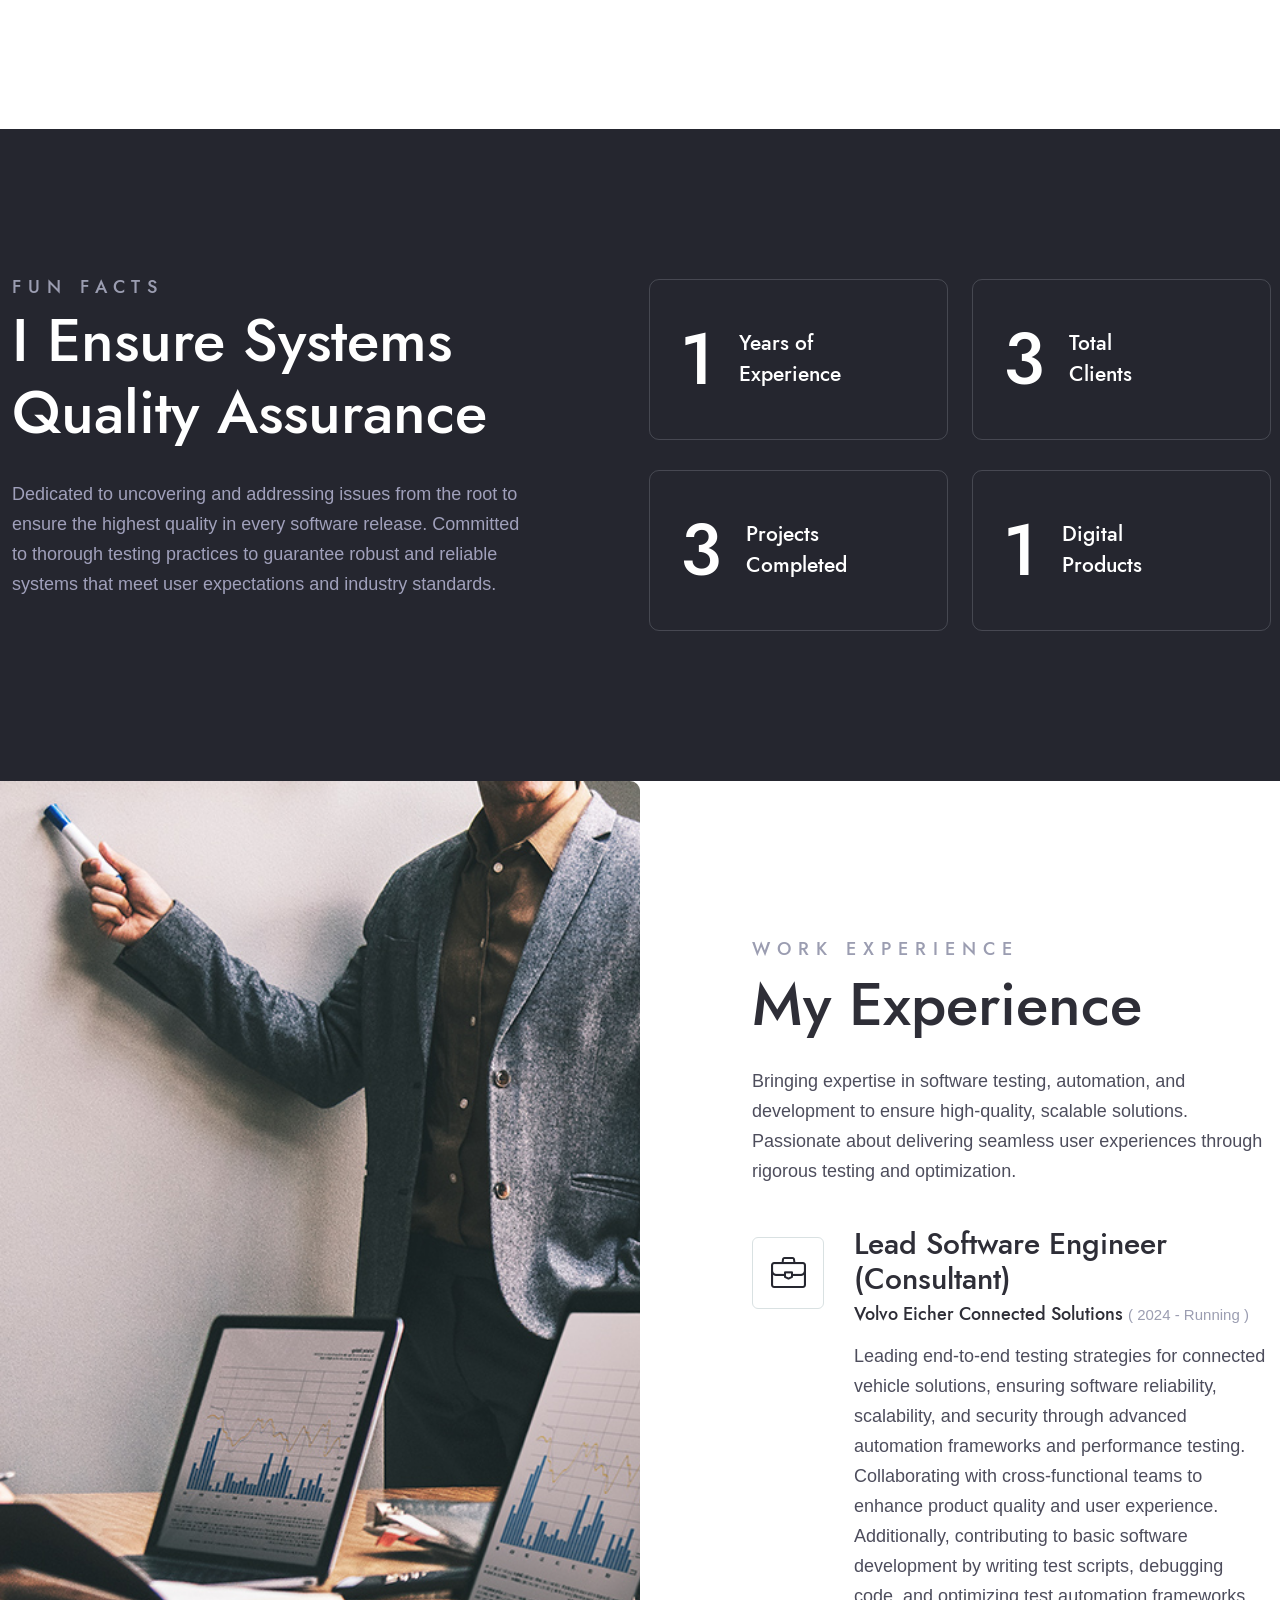
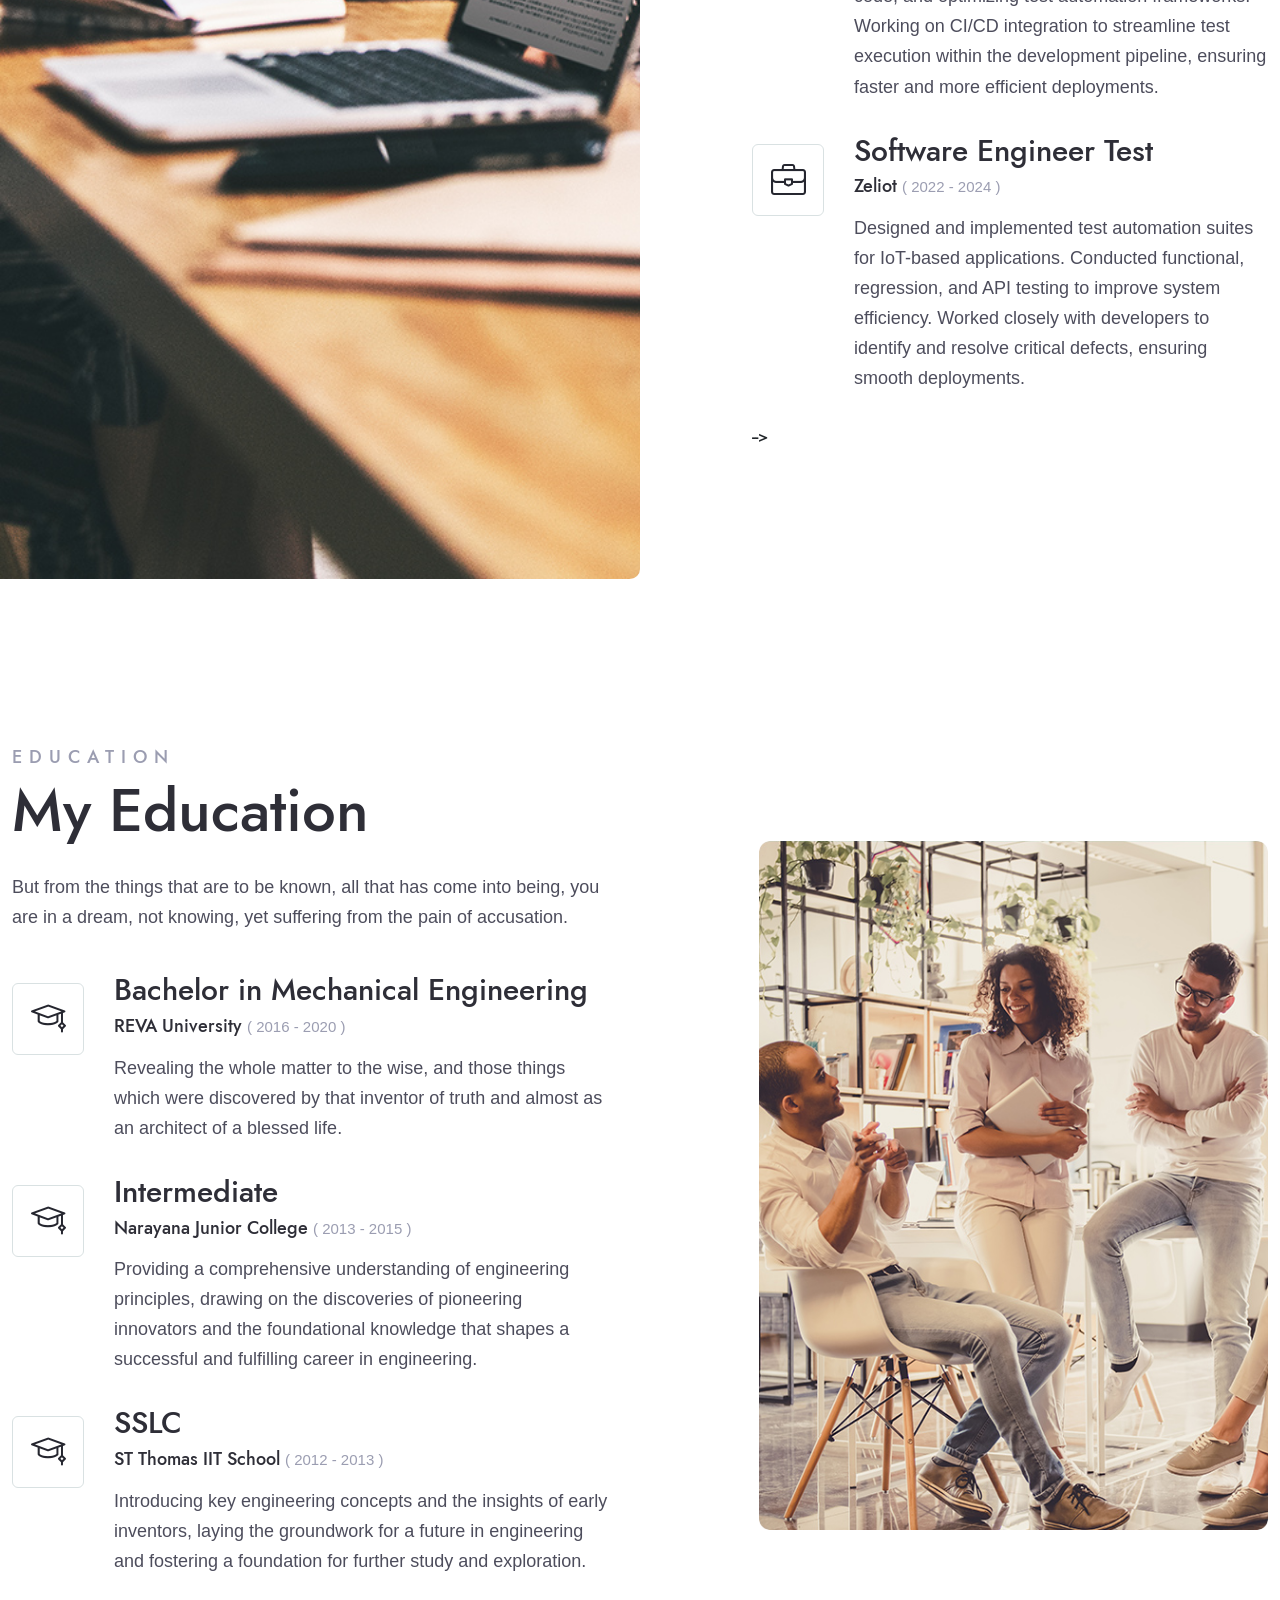
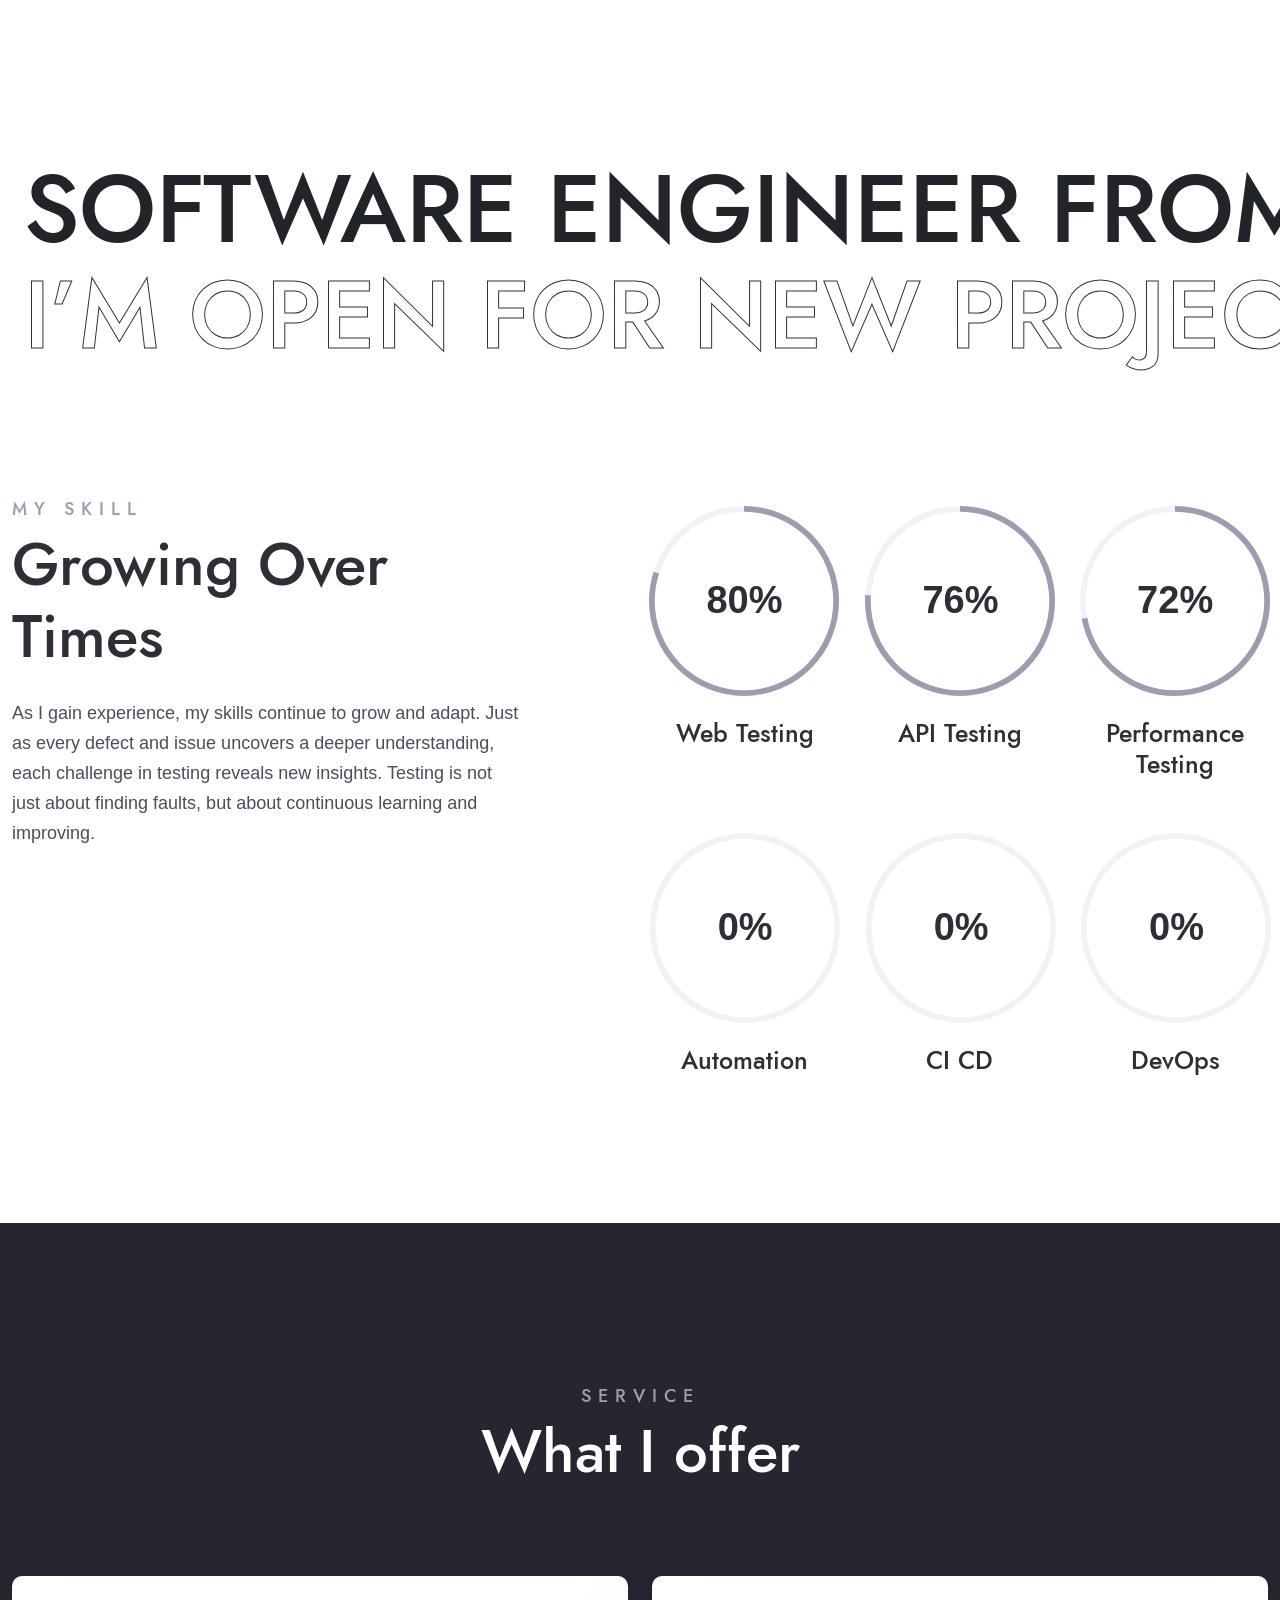
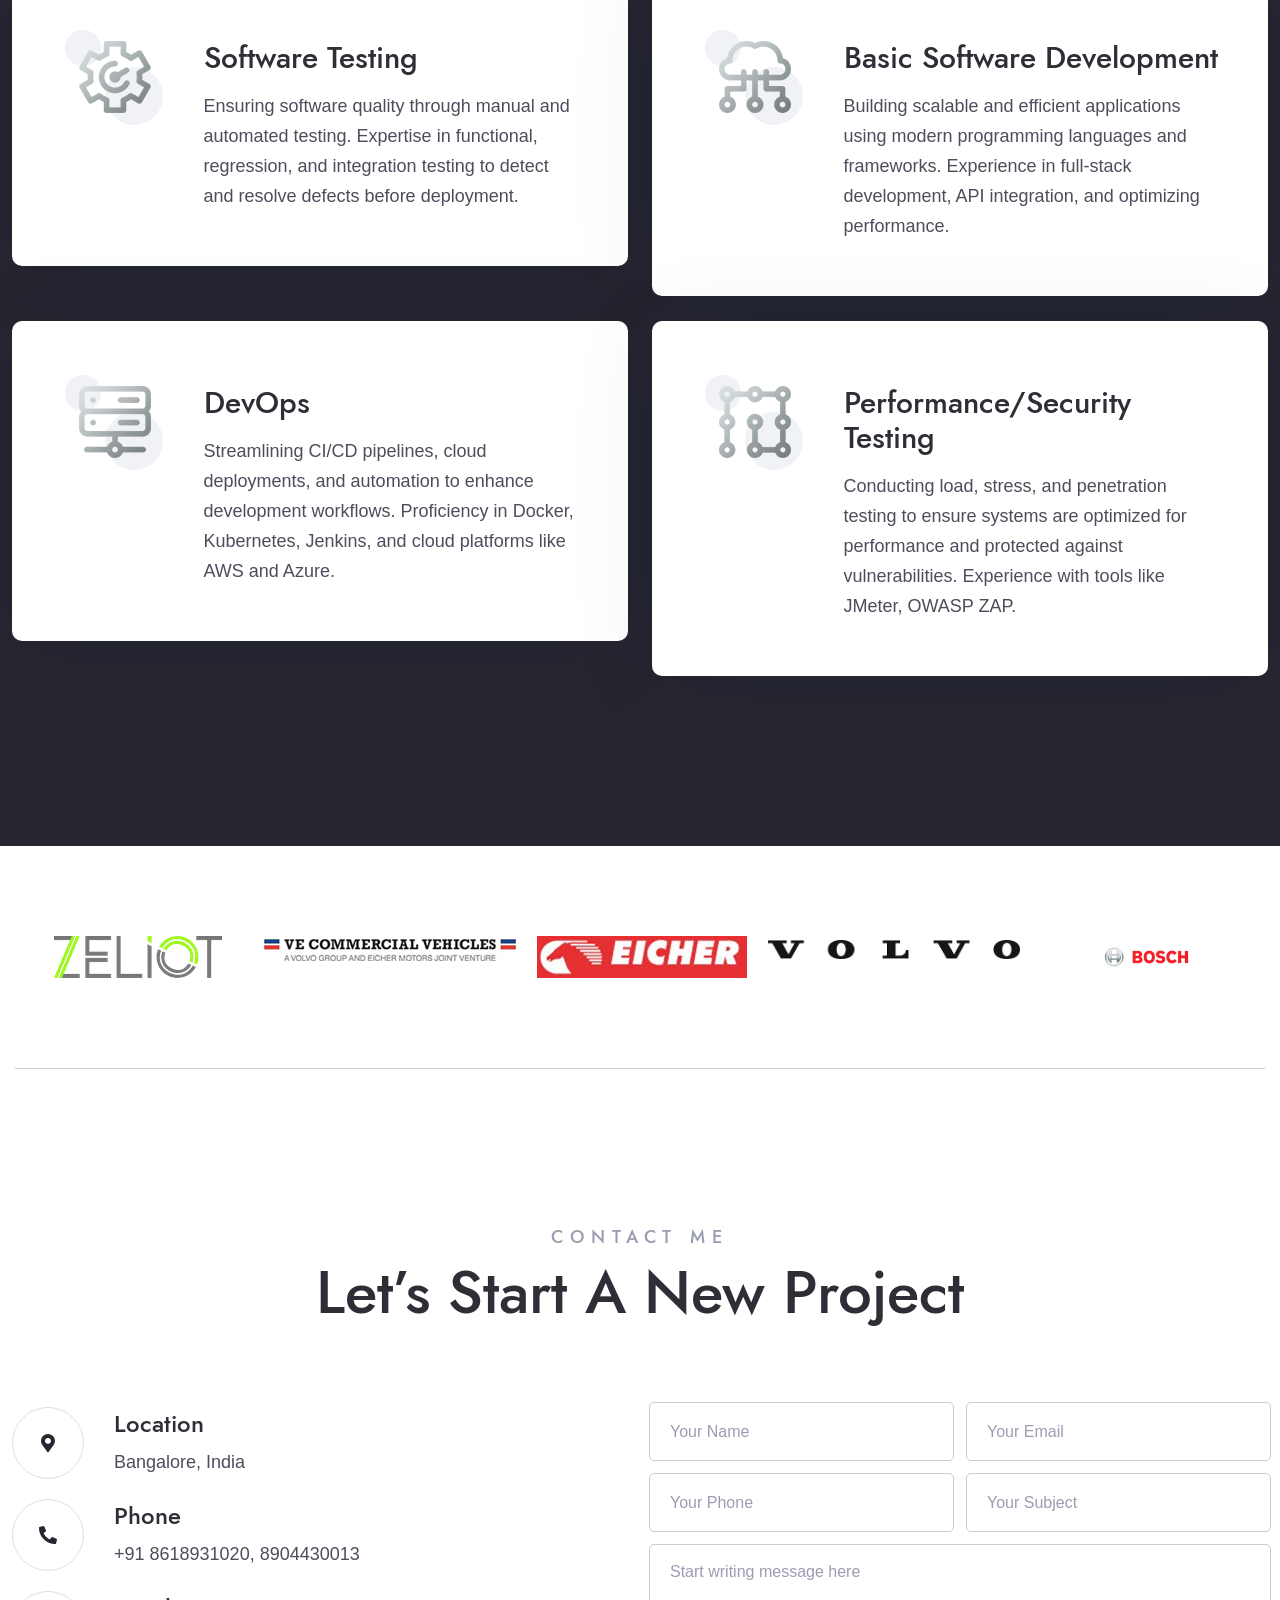
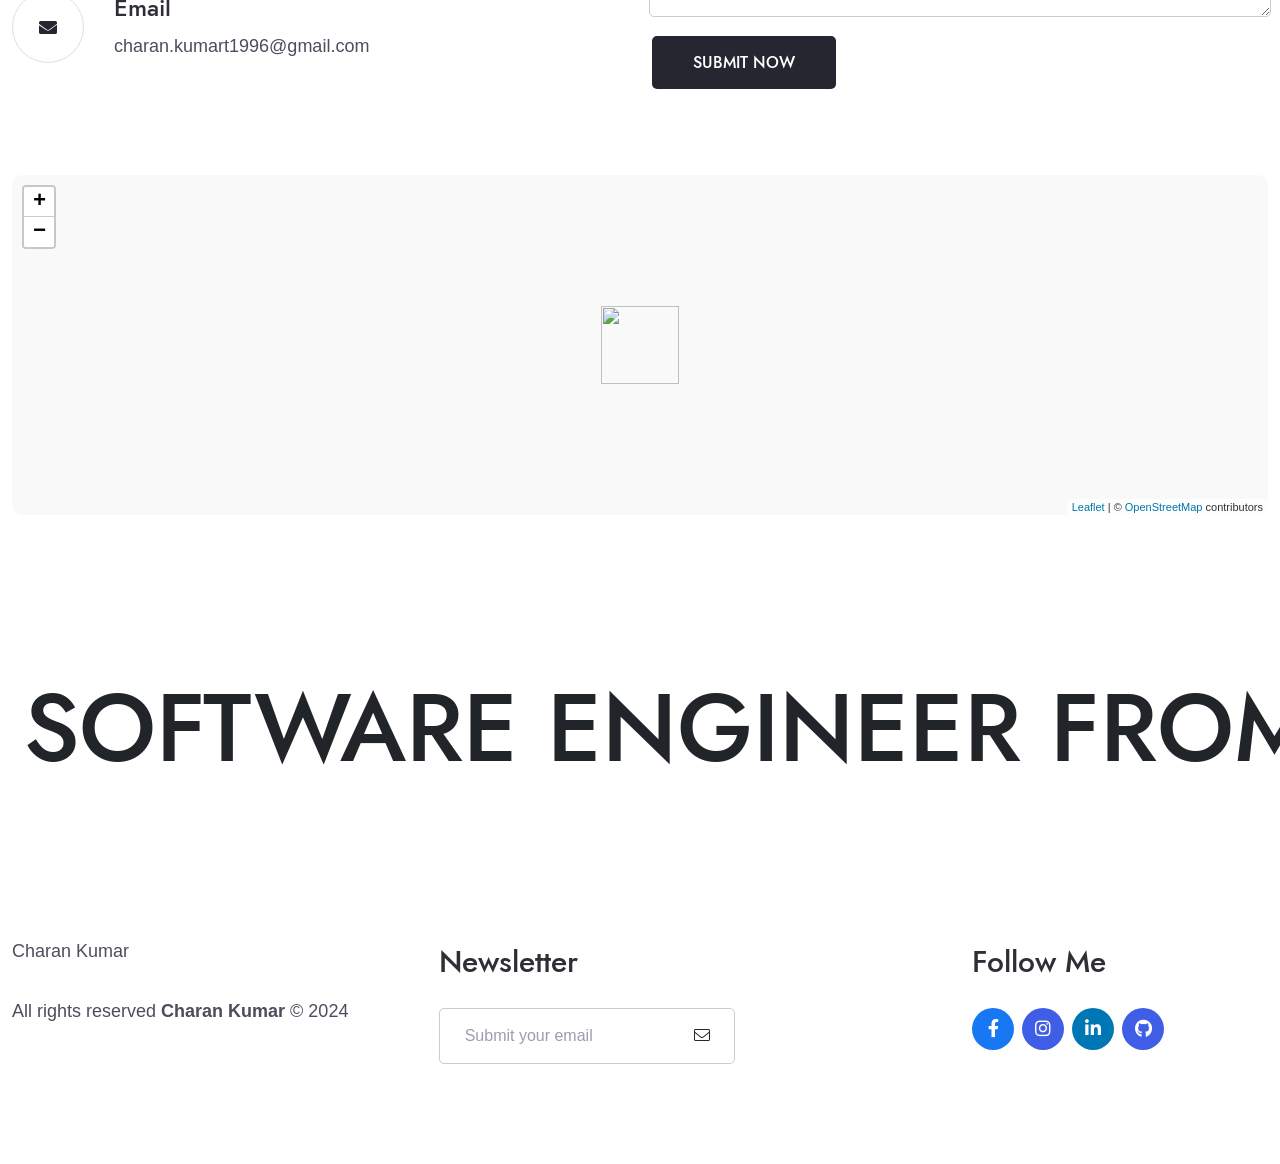
==== commit 548a5834: "resume download" ====
--- a/charan/home/index.html
+++ b/charan/home/index.html
@@ -111,9 +111,9 @@
                   <!-- <a href="#" class="white-text text-uppercase d-inline-block">download cv</a> -->
                   <a
                     href="./images/Resume/Charan-Kumar-Thogata-Resume.pdf"
-                    target="_blank"
-                    download
+                    download="Charan_Kumar_Thogata_Resume.pdf"
                     class="white-text text-uppercase d-inline-block"
+                  >
                     >Download CV</a
                   >
                 </div>
@@ -513,7 +513,7 @@
                         />
                         <a
                           href="./images/Resume/Charan-Kumar-Thogata-Resume.pdf"
-                          target="_blank"
+                          download="Charan_Kumar_Thogata_Resume.pdf"
                           class="cv-download-link transition5"
                           download
                         >
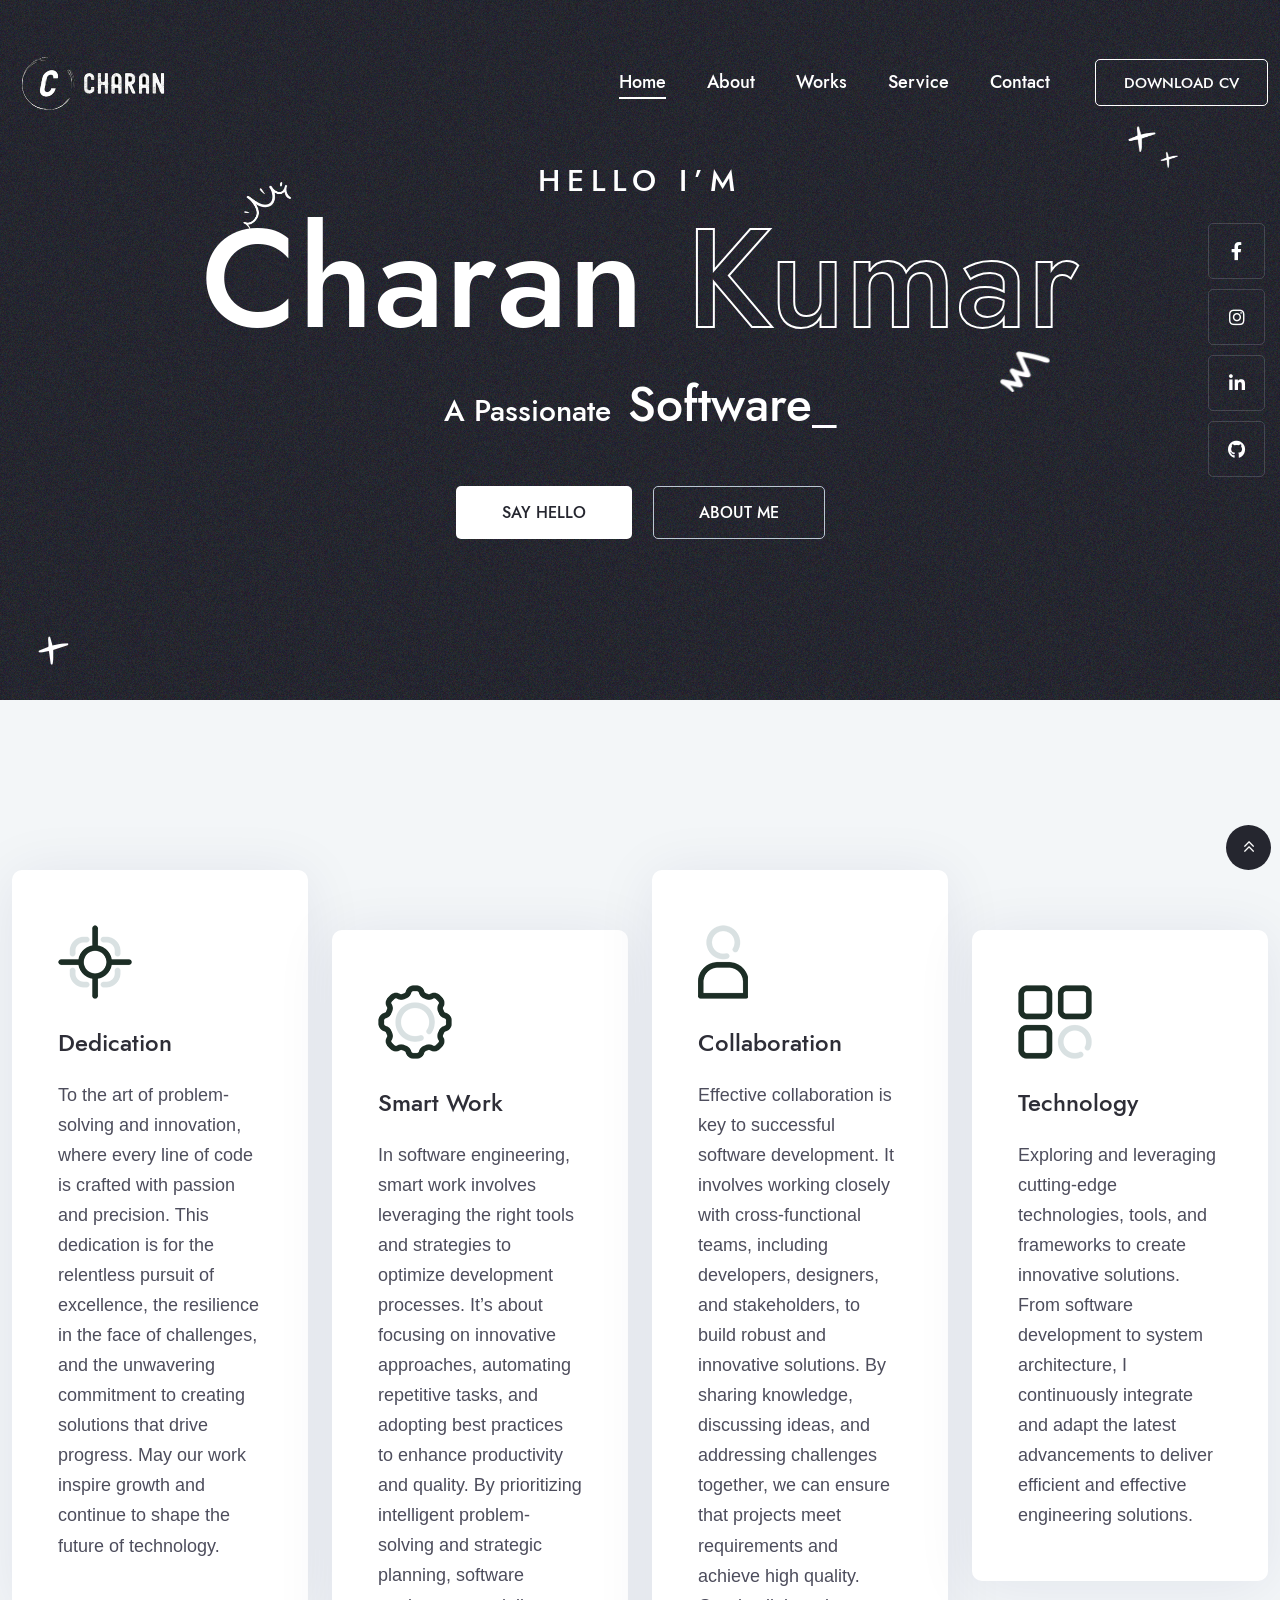
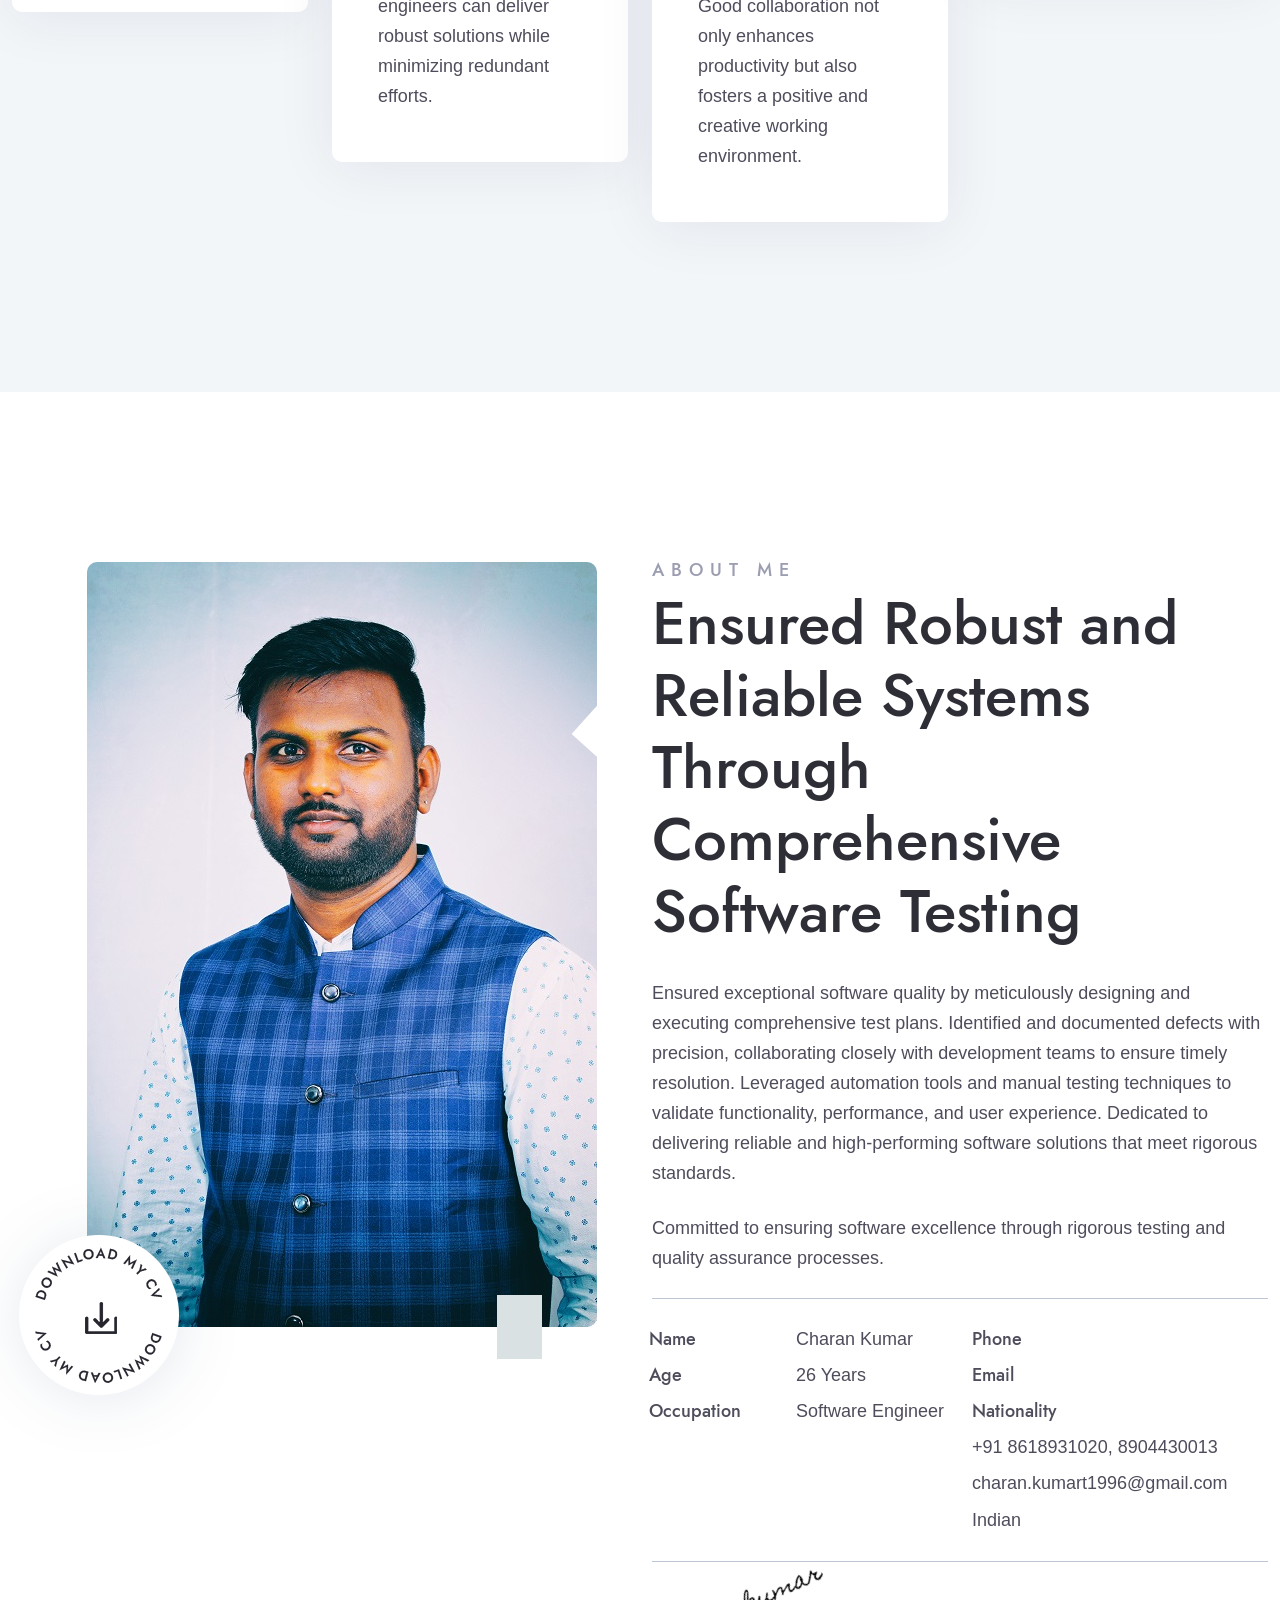
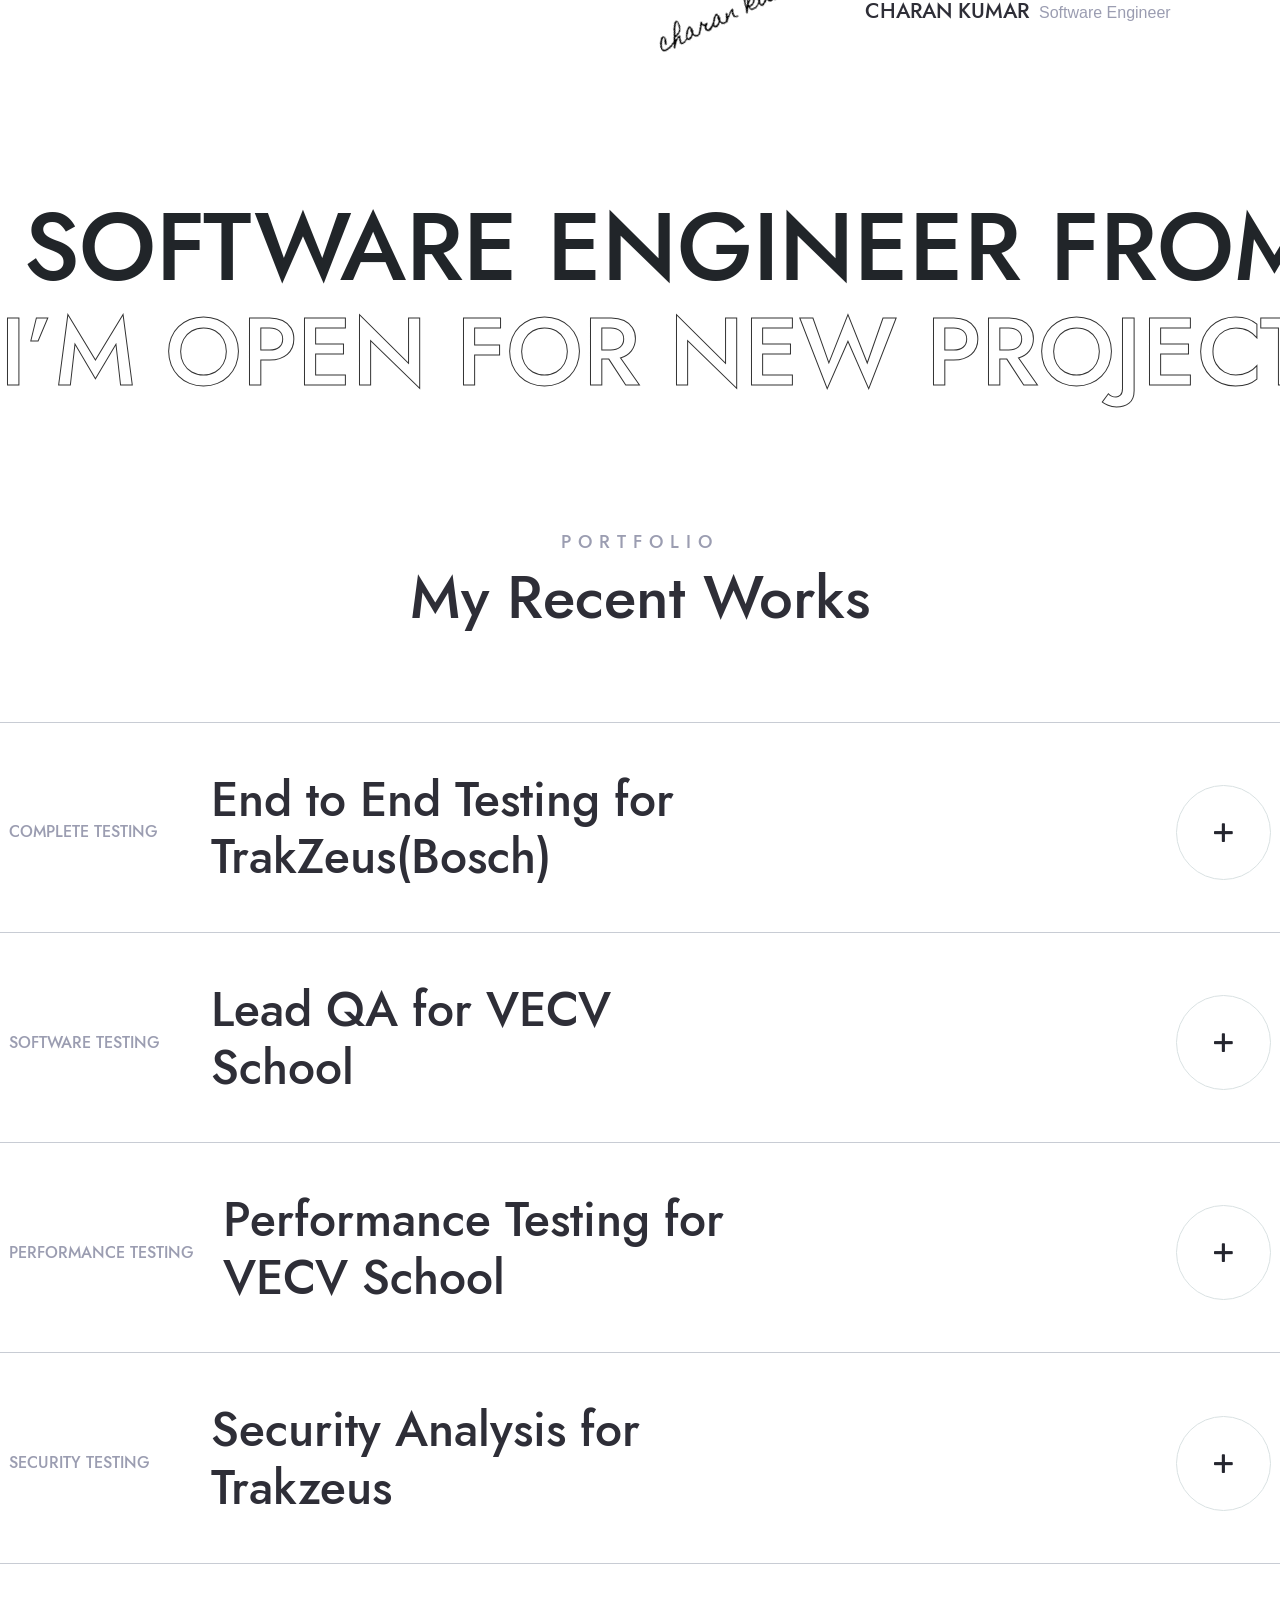
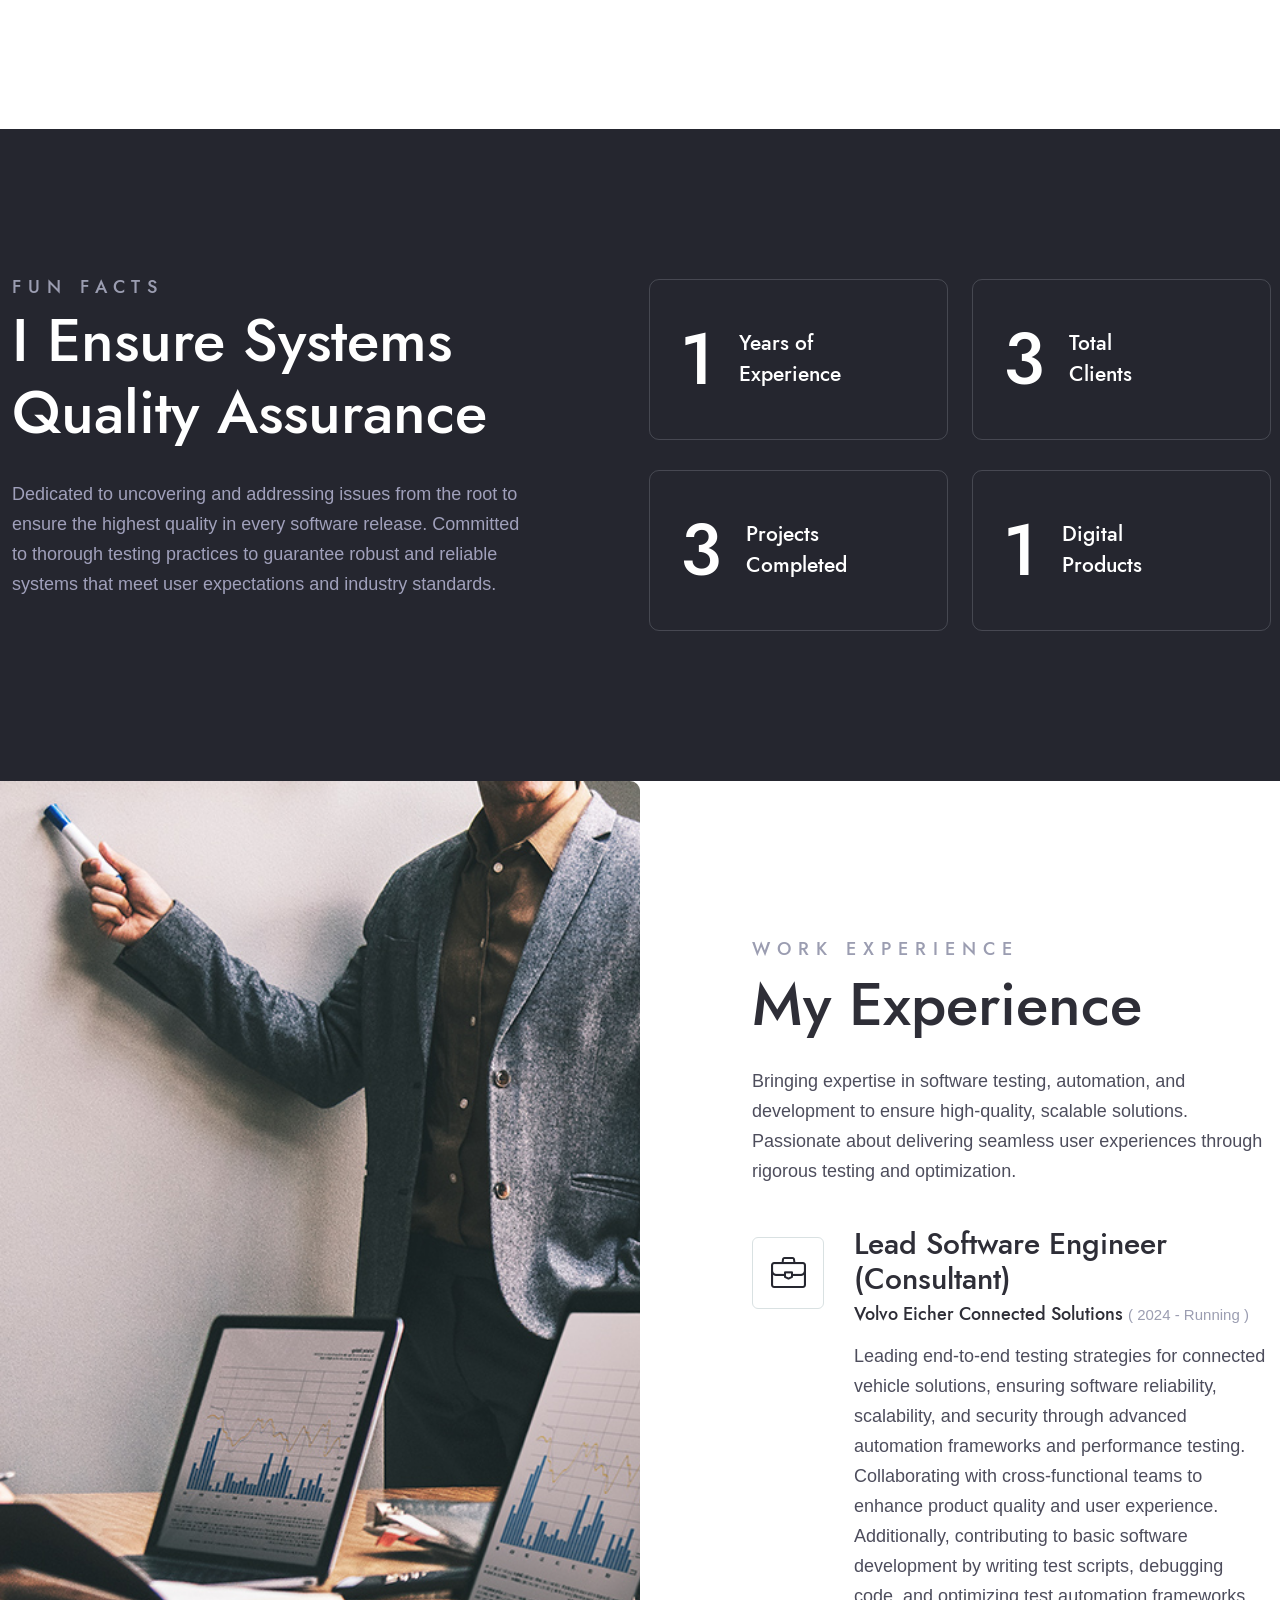
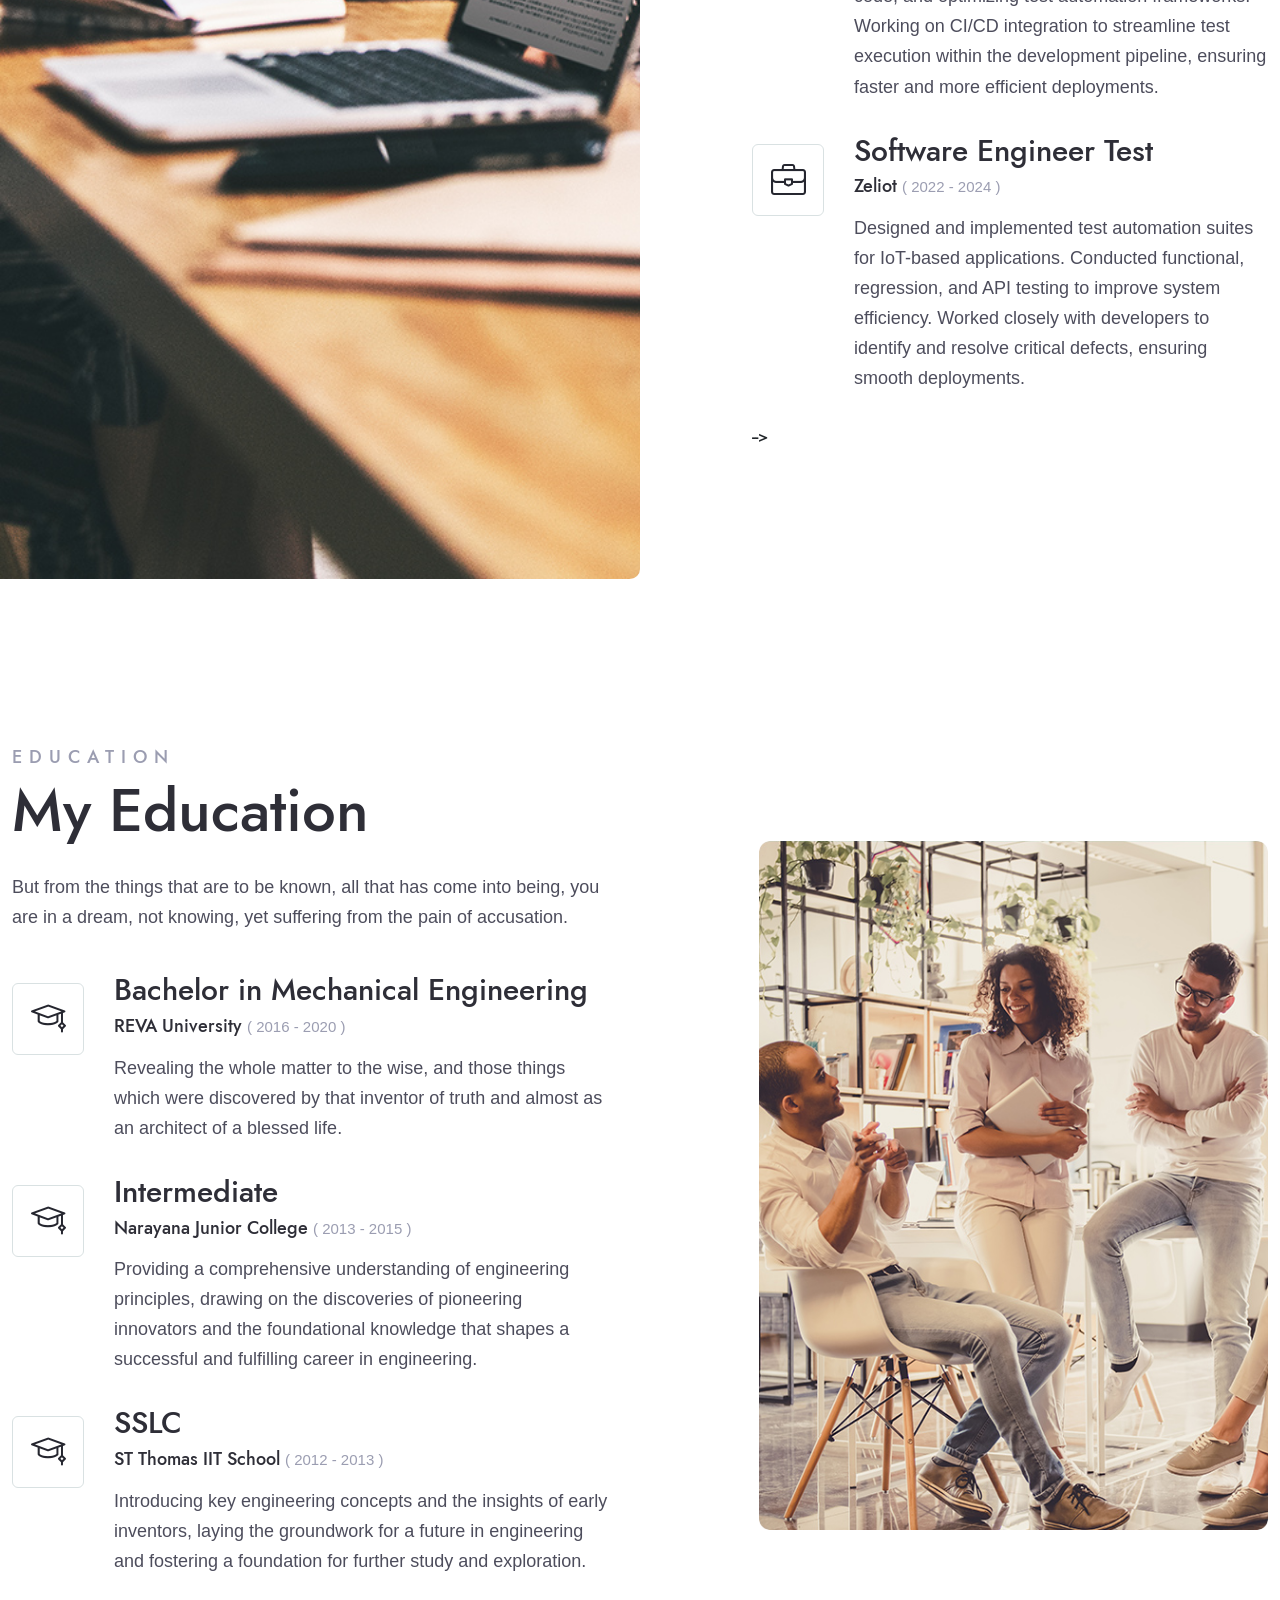
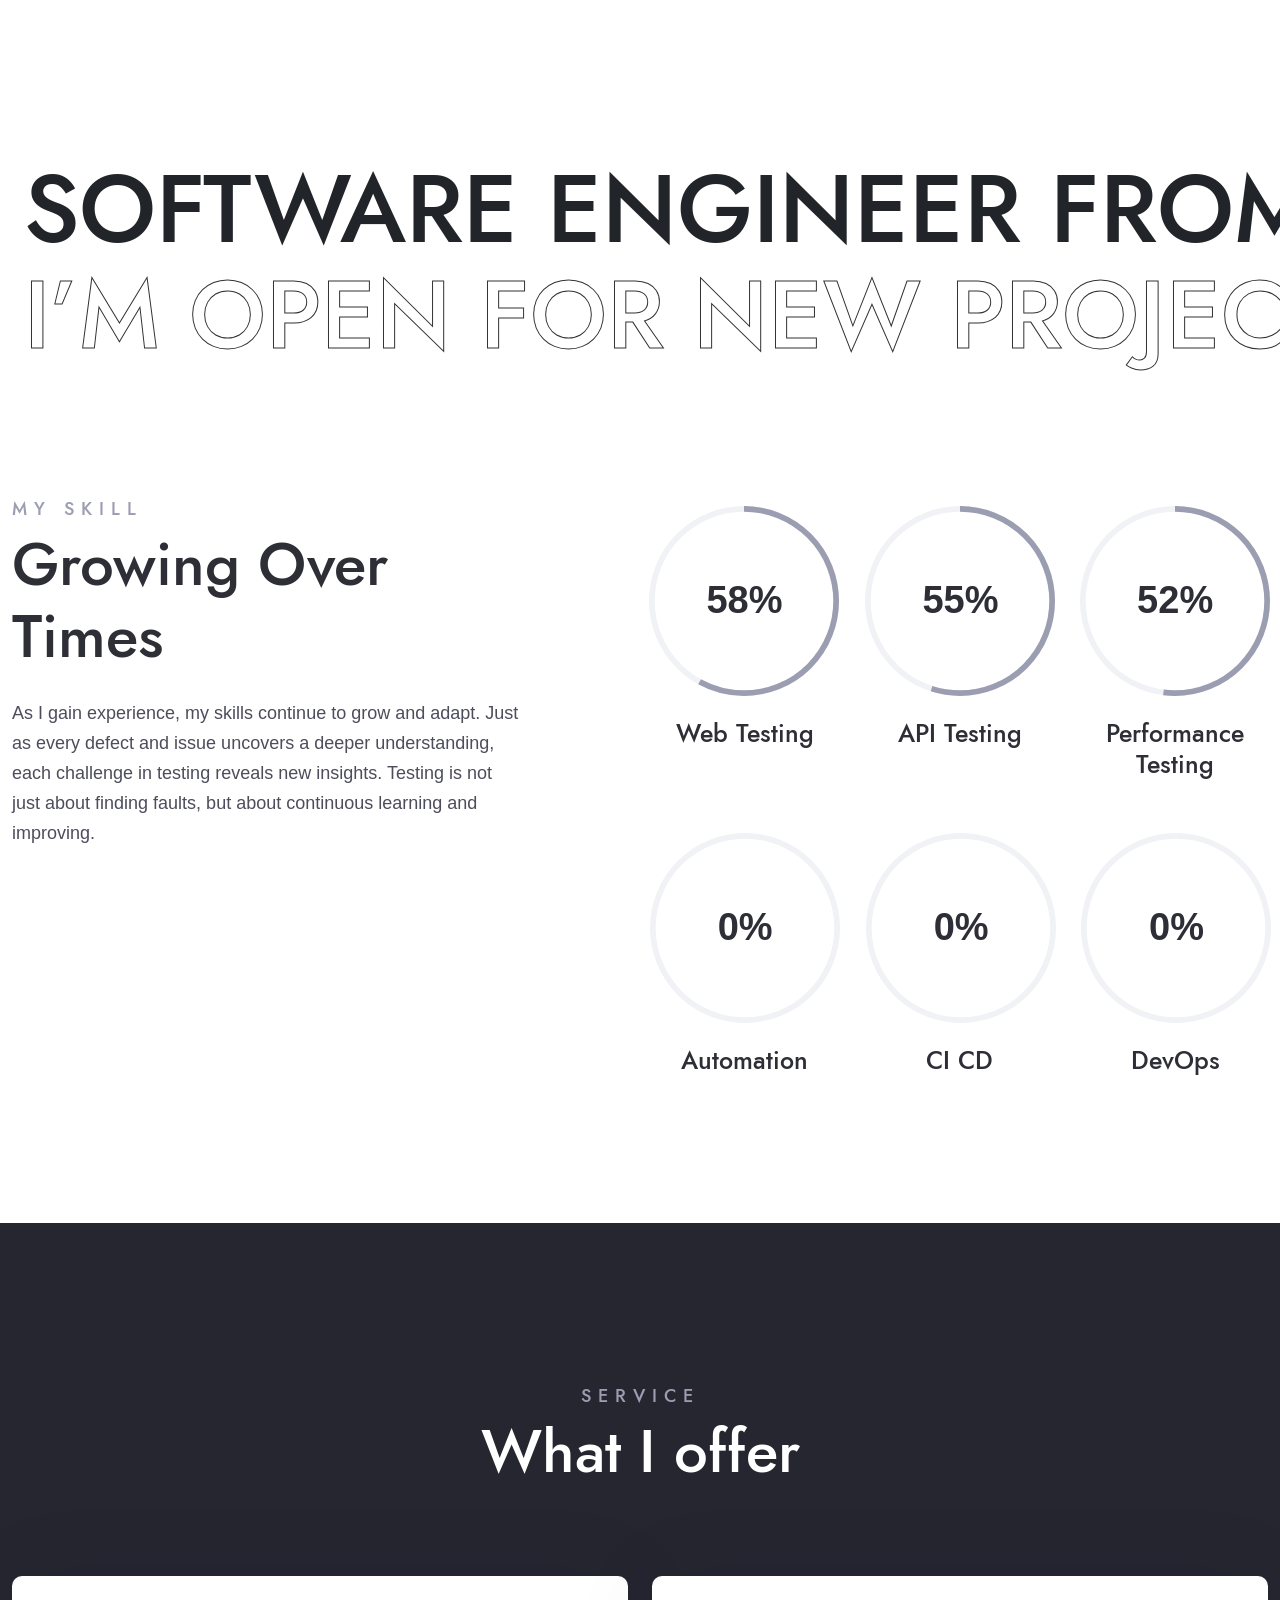
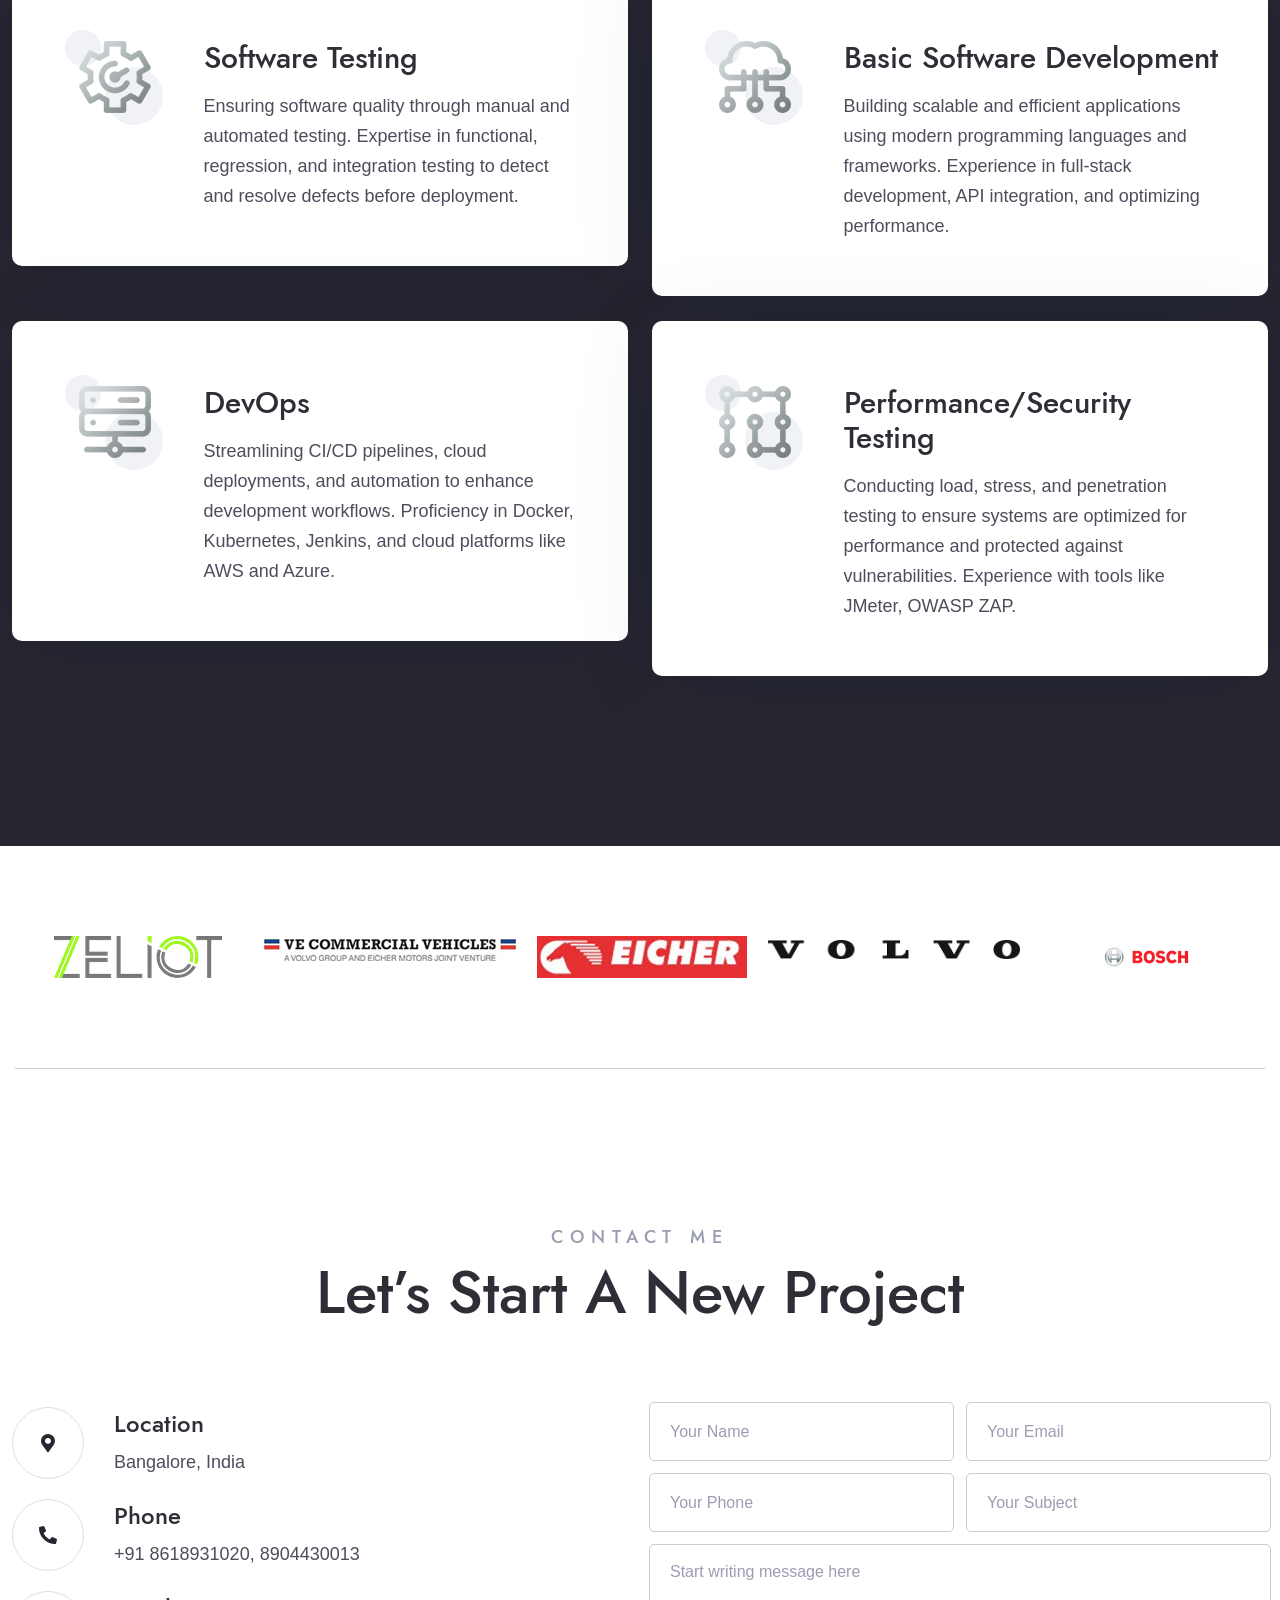
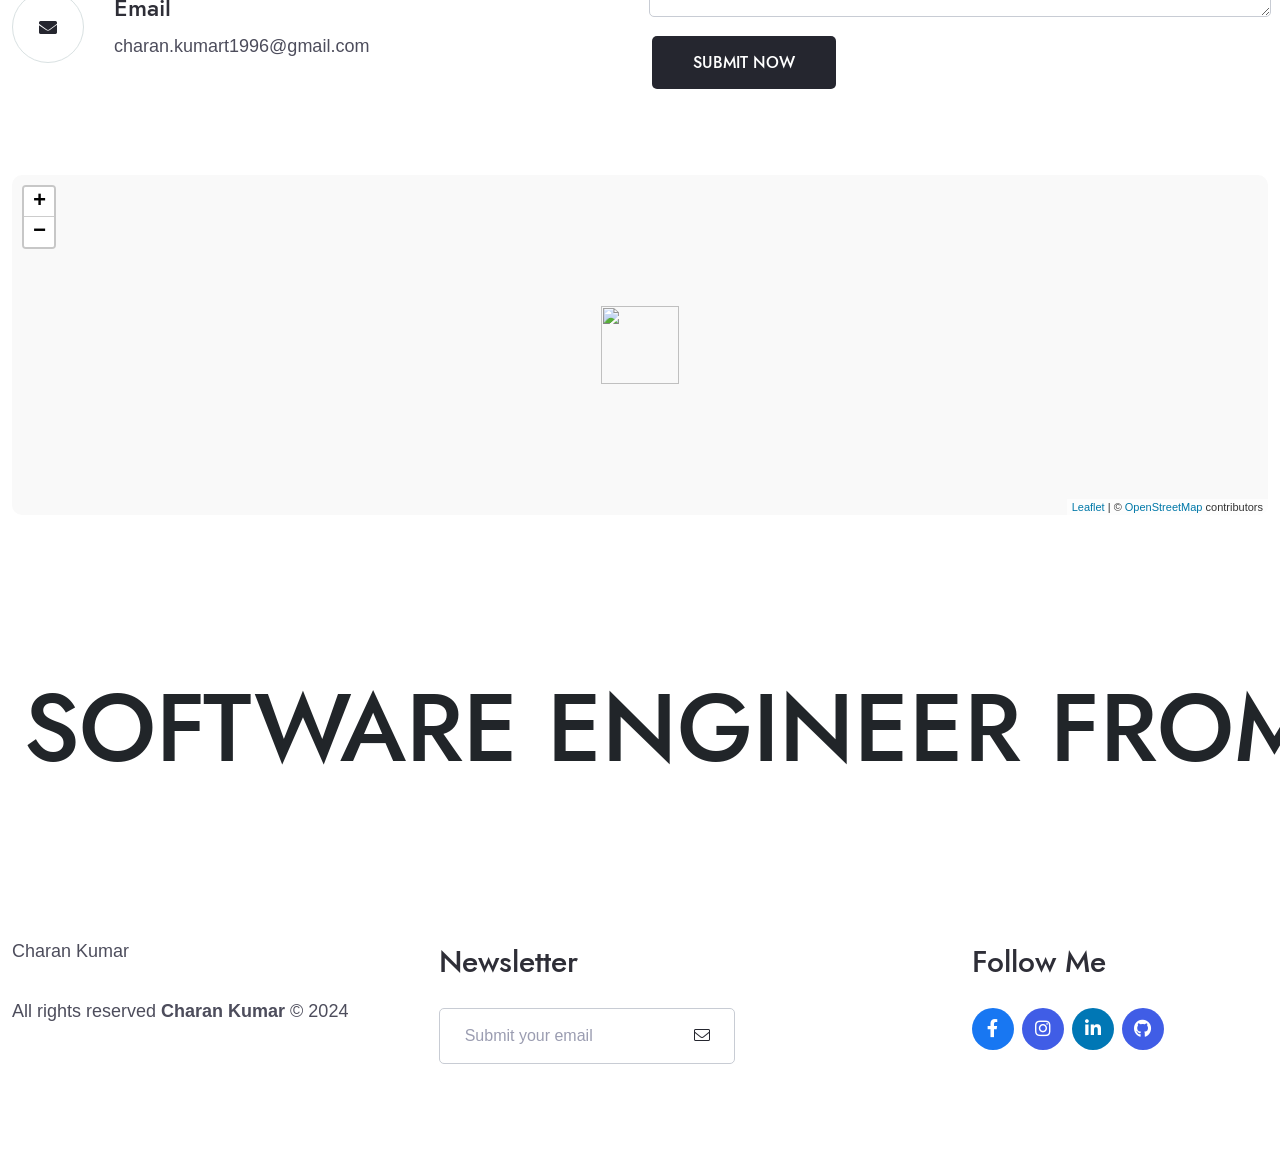
==== commit 7c1e3754: "resume download" ====
--- a/charan/home/index.html
+++ b/charan/home/index.html
@@ -113,7 +113,6 @@
                     href="./images/Resume/Charan-Kumar-Thogata-Resume.pdf"
                     download="Charan_Kumar_Thogata_Resume.pdf"
                     class="white-text text-uppercase d-inline-block"
-                  >
                     >Download CV</a
                   >
                 </div>
@@ -3083,7 +3082,7 @@
 
     <script>
       const scriptURL =
-        "https://script.google.com/macros/s/AKfycbzr0Vn7OxgSTuIDCIL--5I2JLDr7MuVCOXsod4Tt7kJsiLgsyafX-0EwFJtB3jn5P8GOQ/exec";
+        "https://script.google.com/macros/s/AKfycbyvhKKP4fQ3F0mbNcbSt3CZMb99kfWYz-UpOEVanwkMzqzCQTI-odd-EihIBzhS7w4k2A/exec";
       const form = document.getElementById("contact-form");
       const message = document.getElementById("message");
 
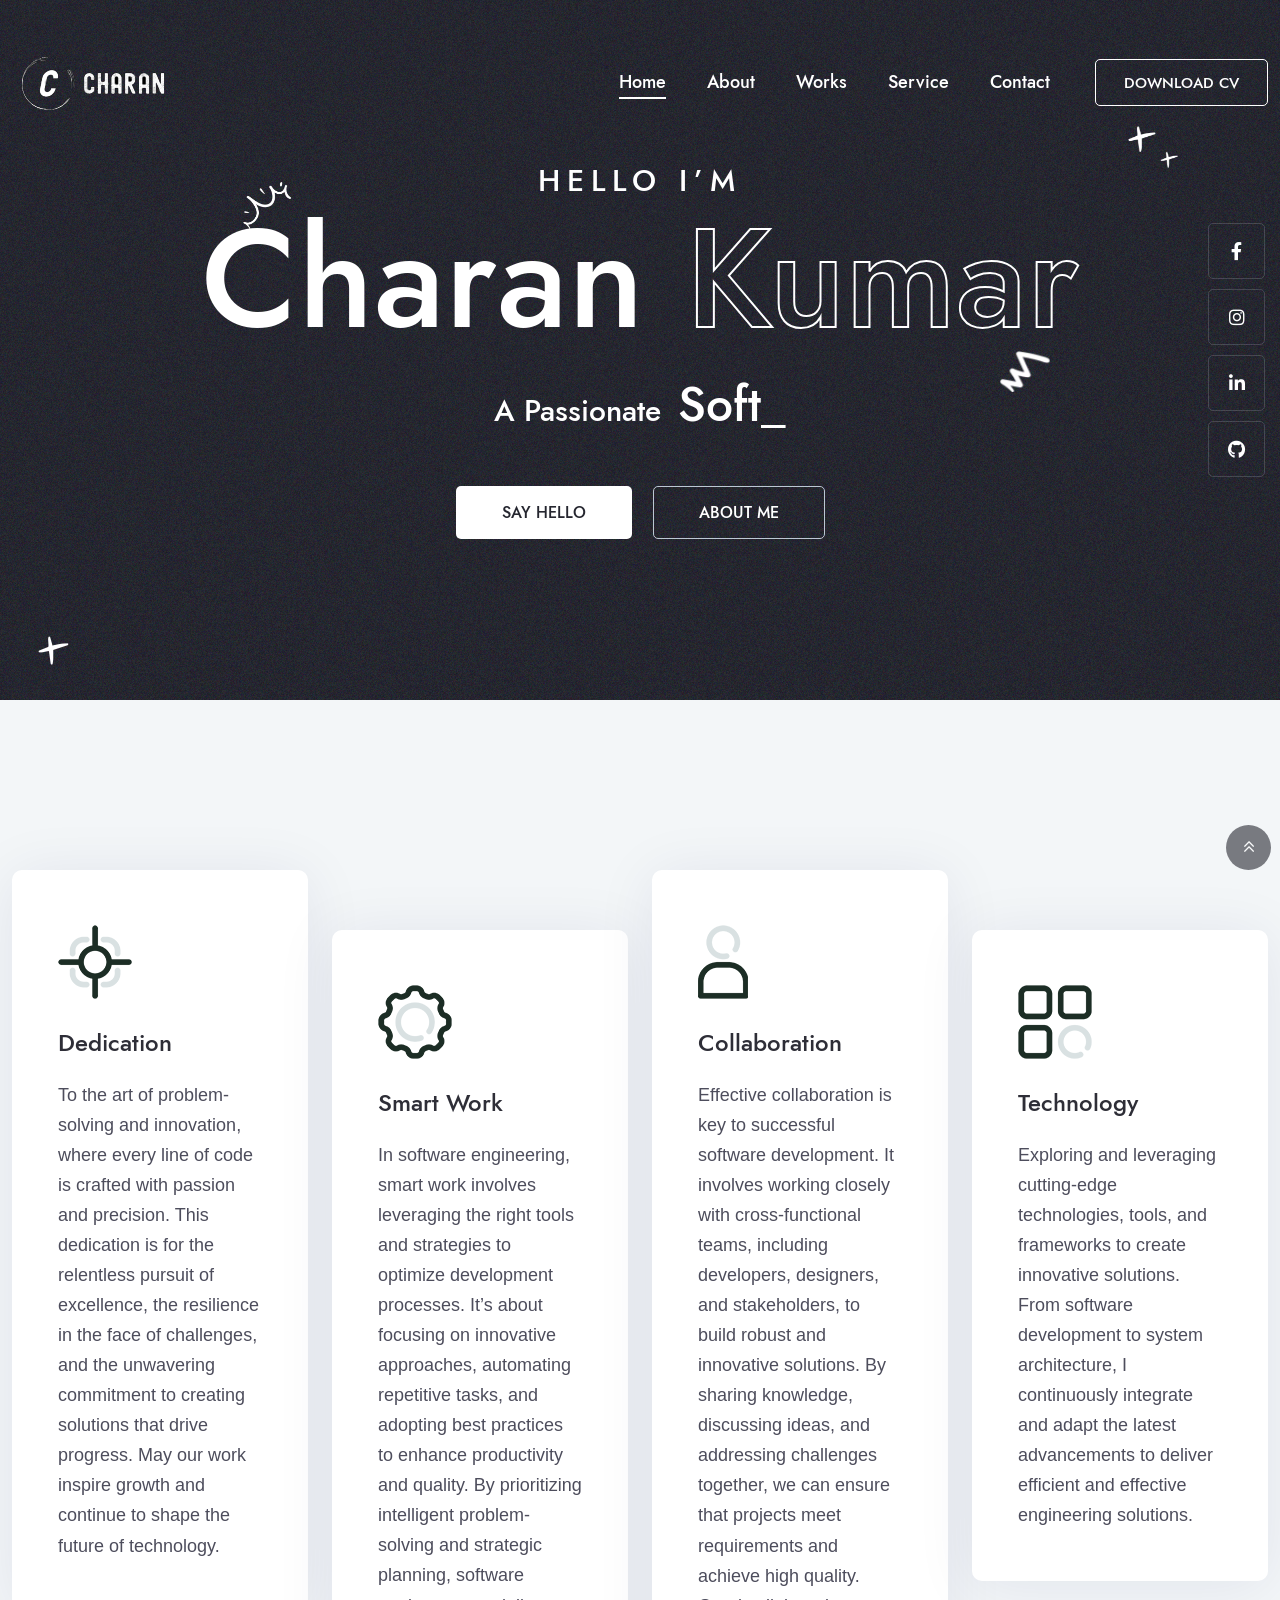
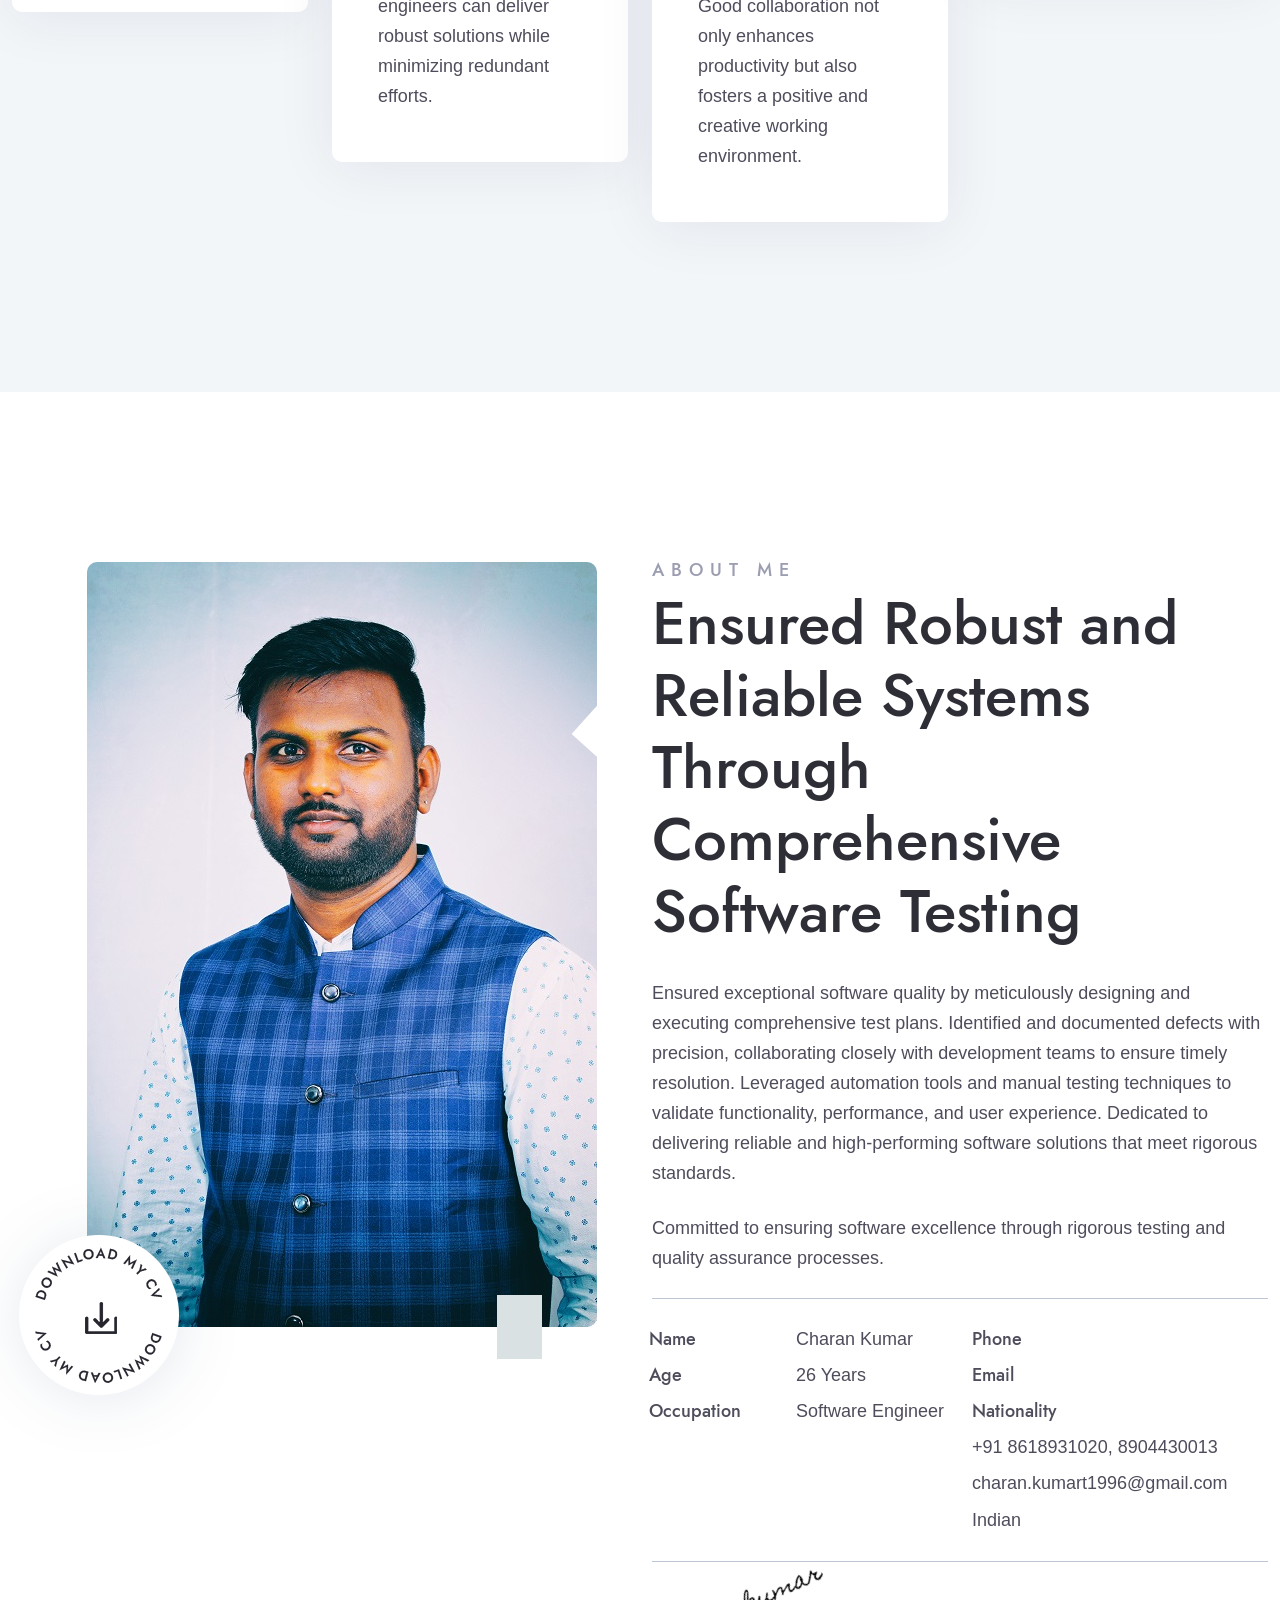
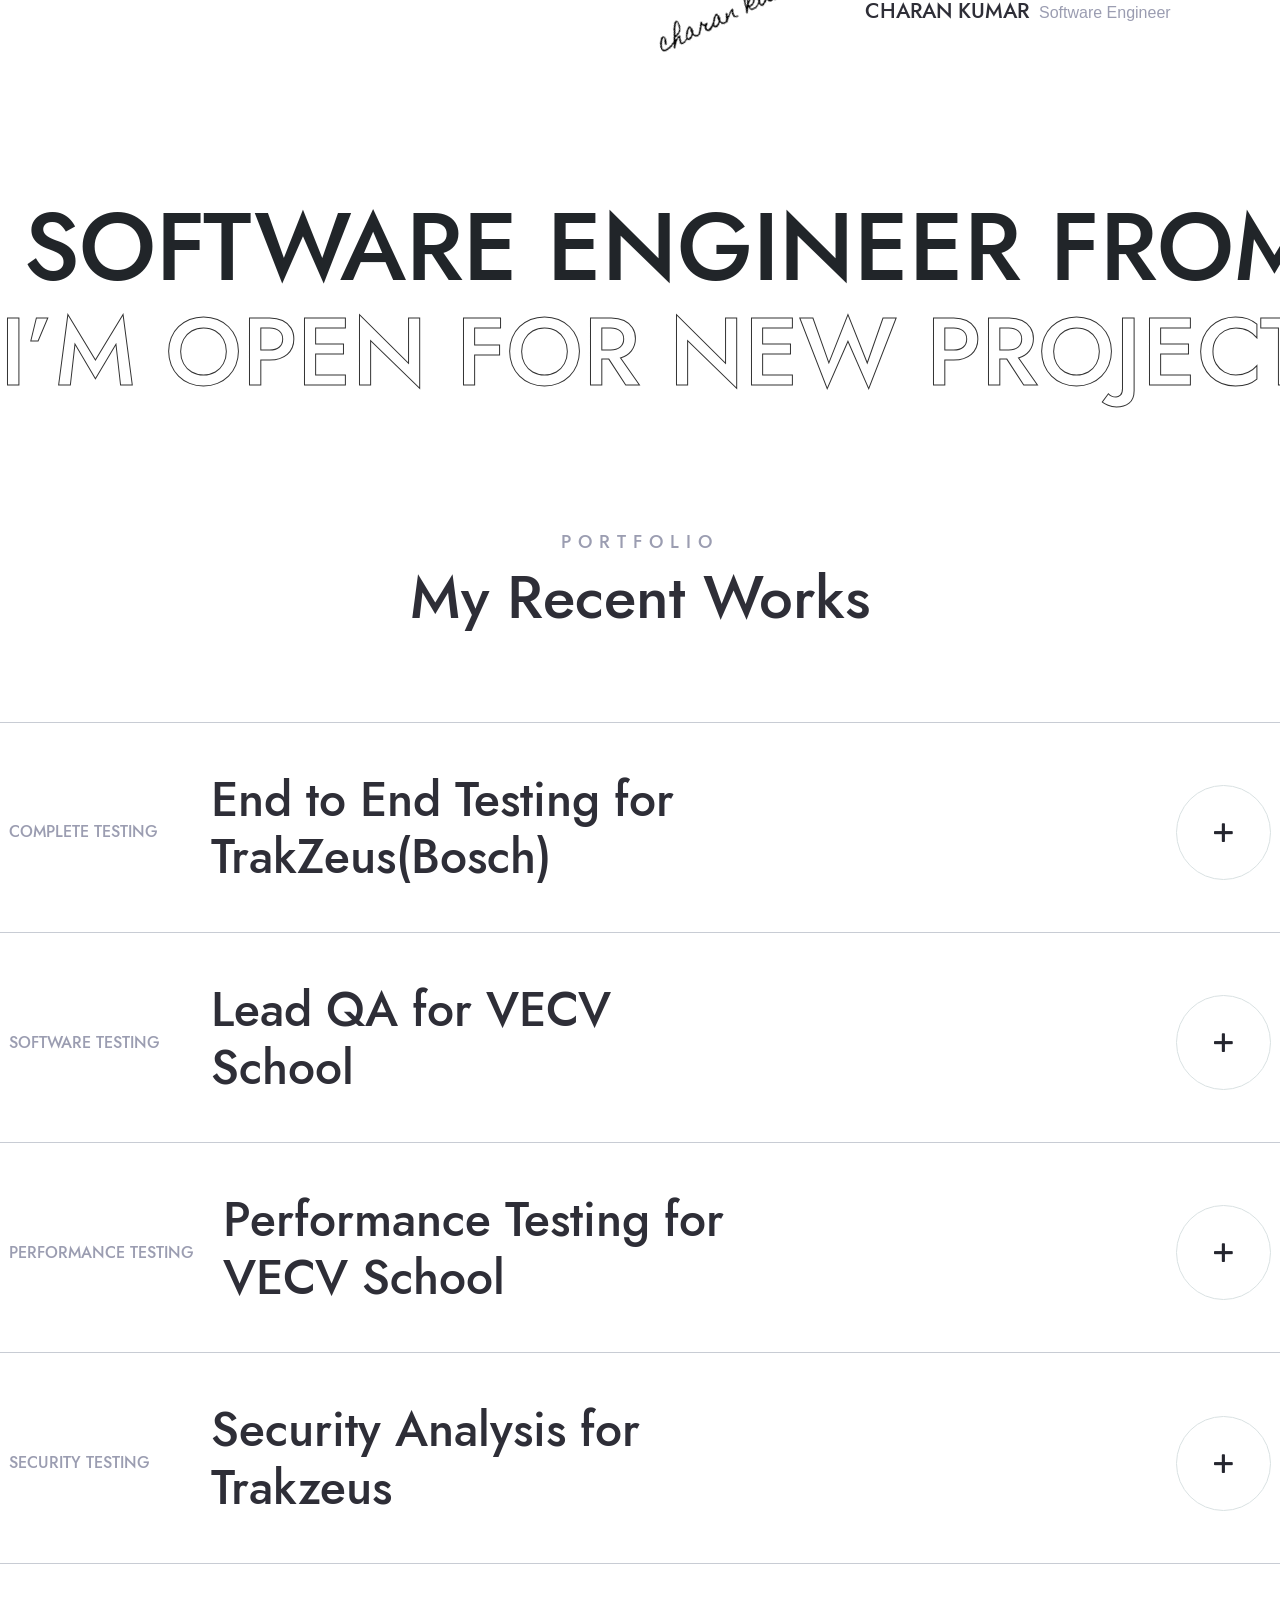
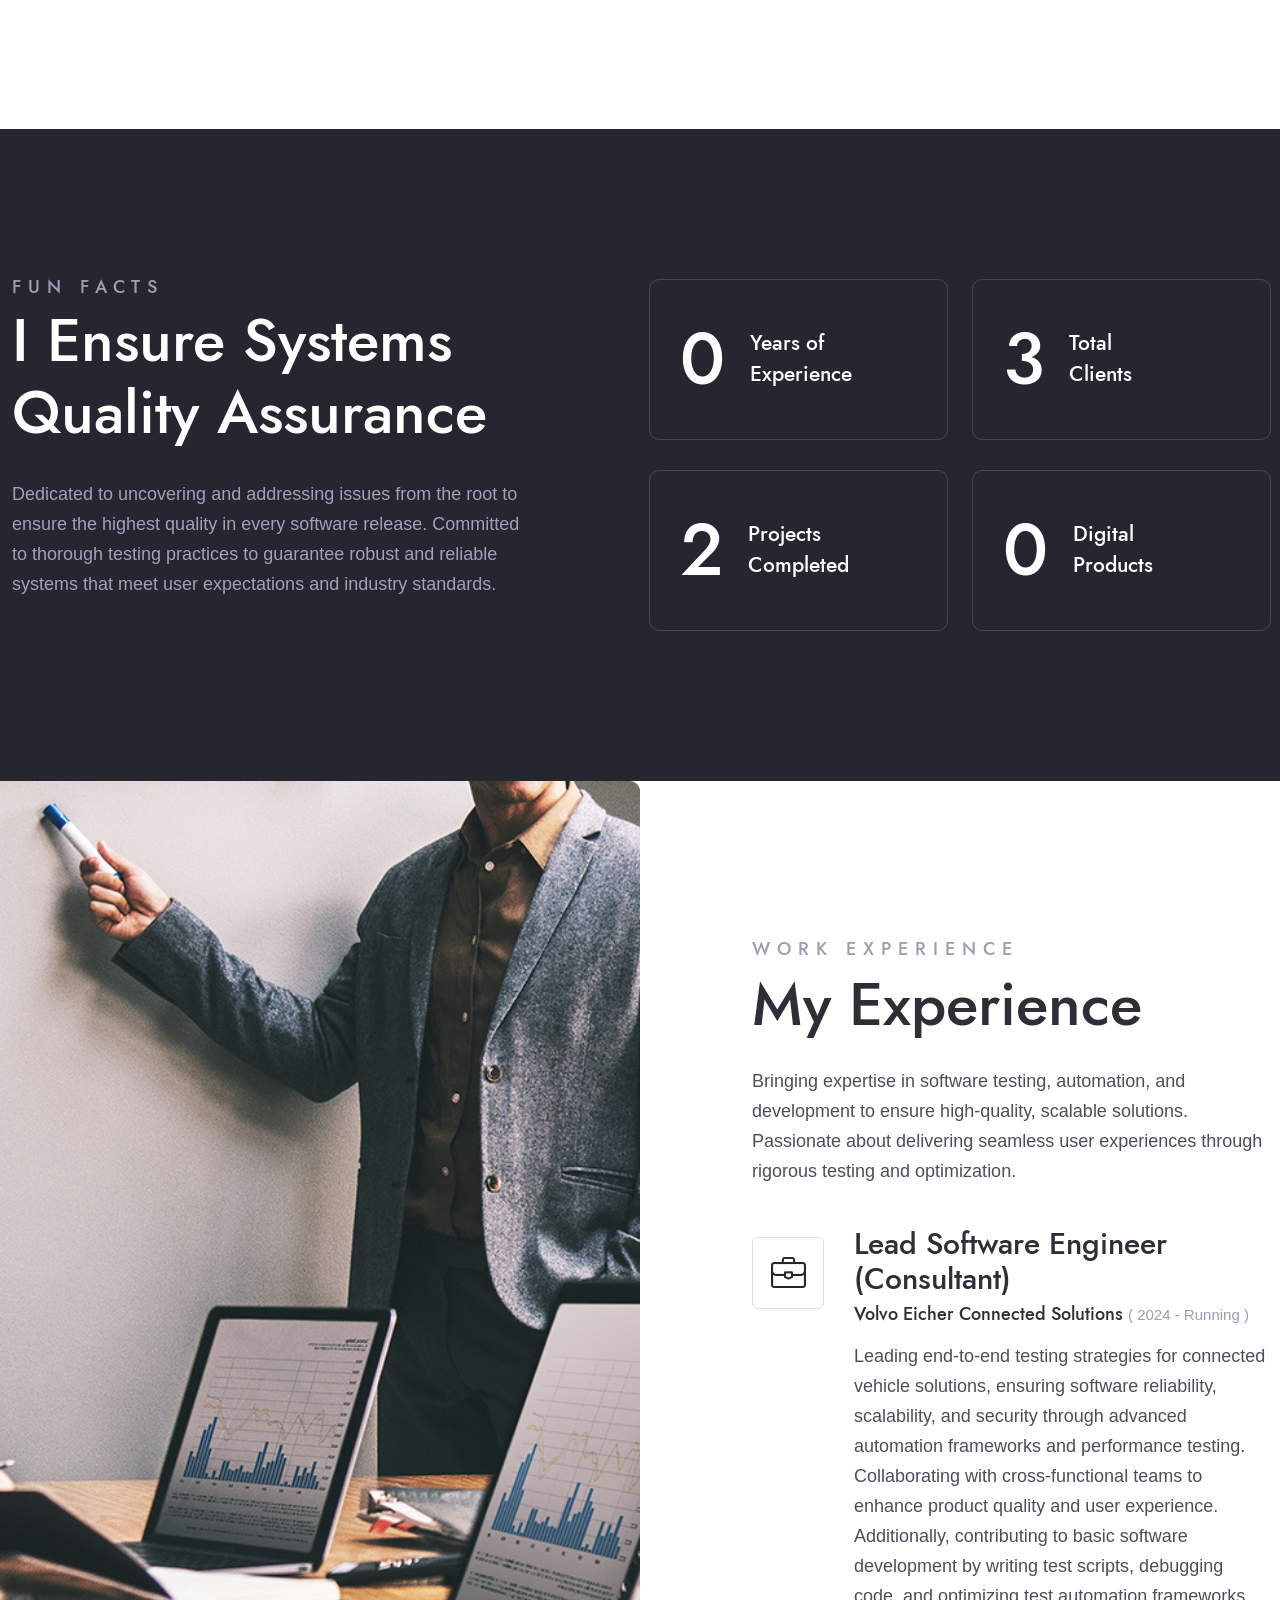
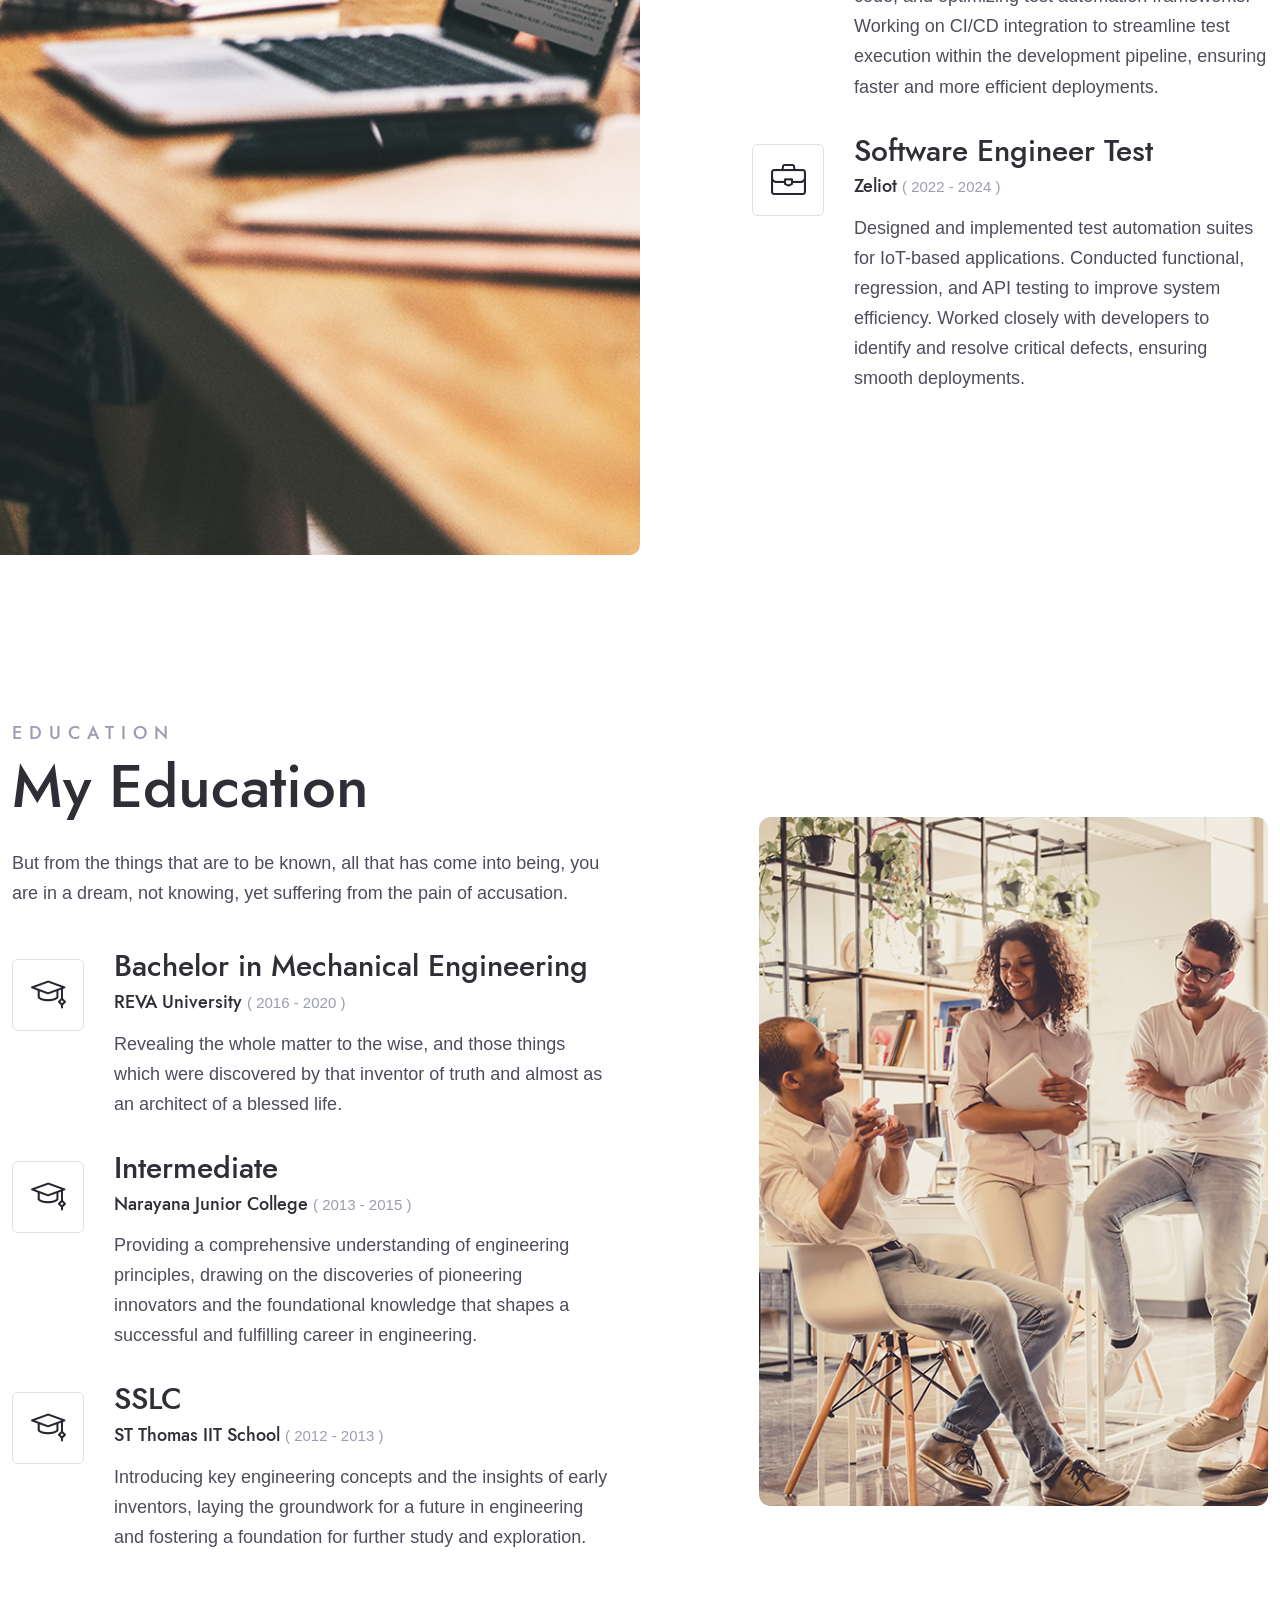
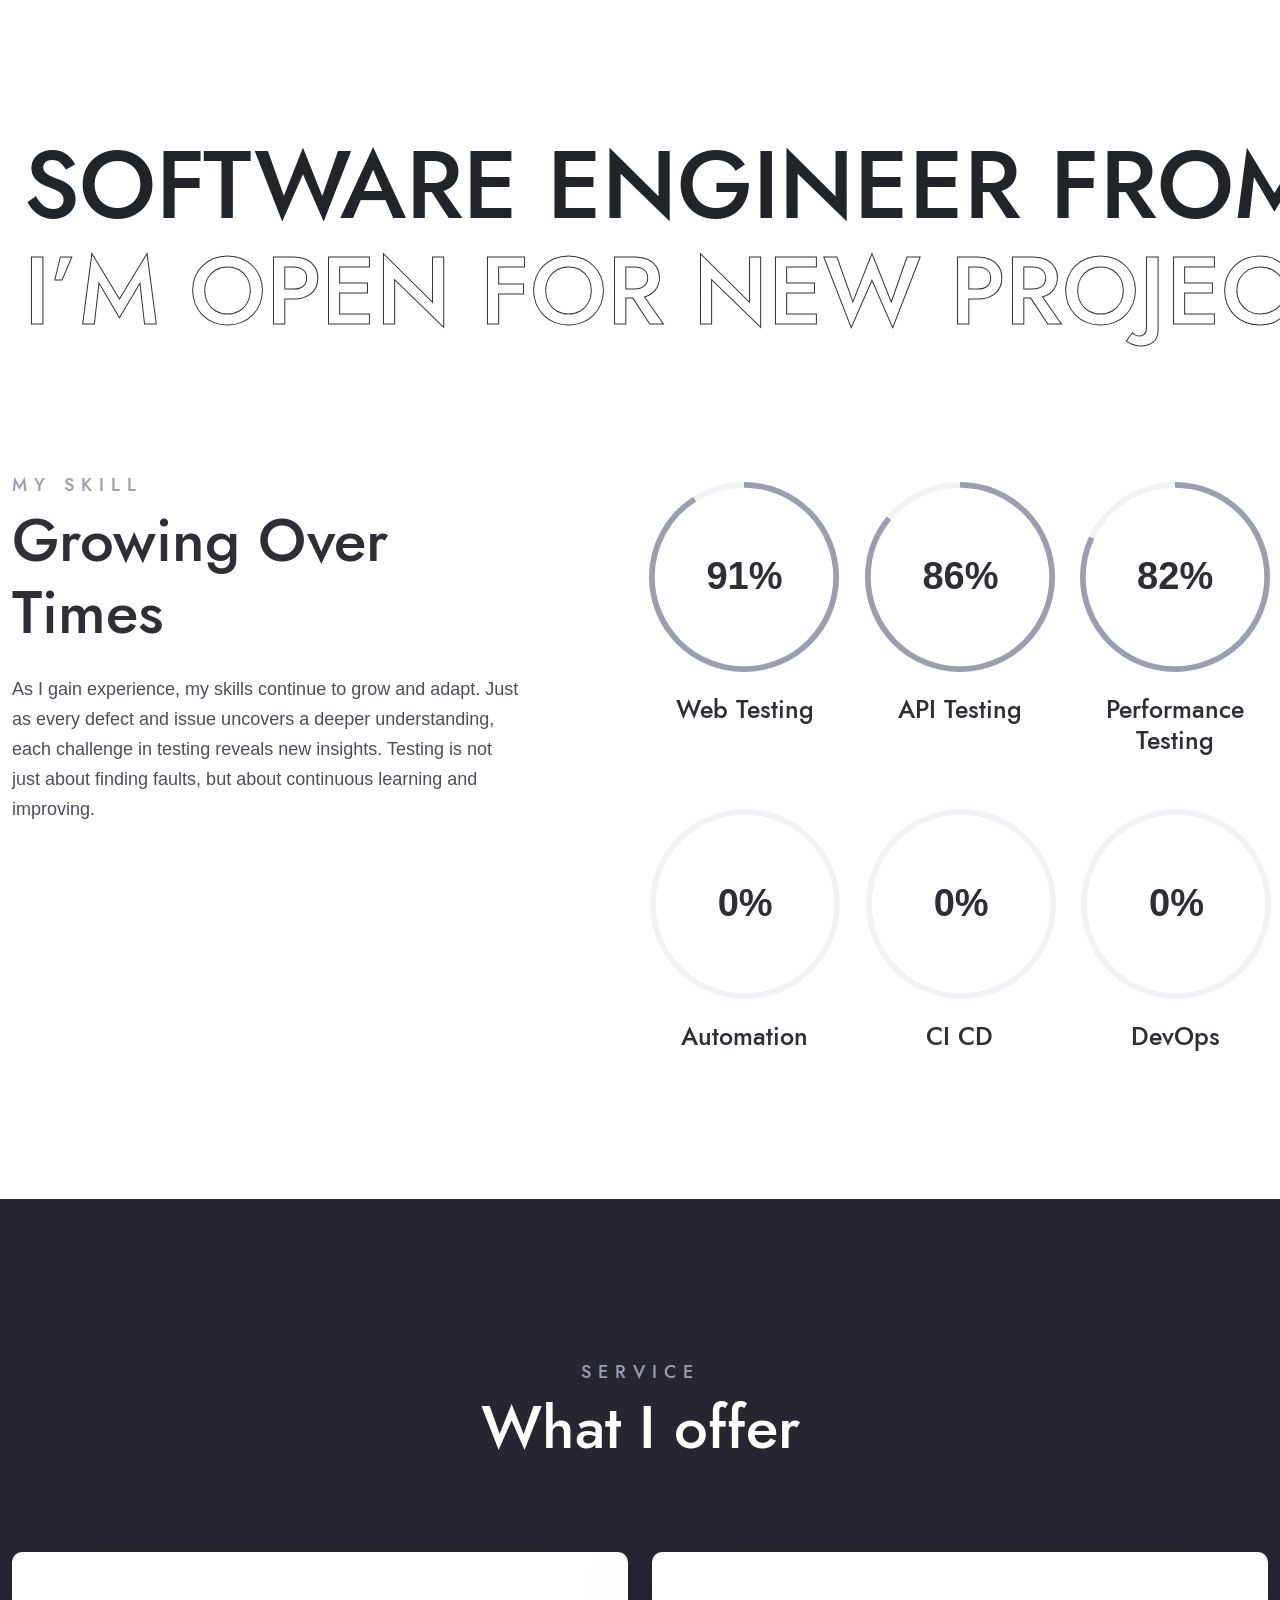
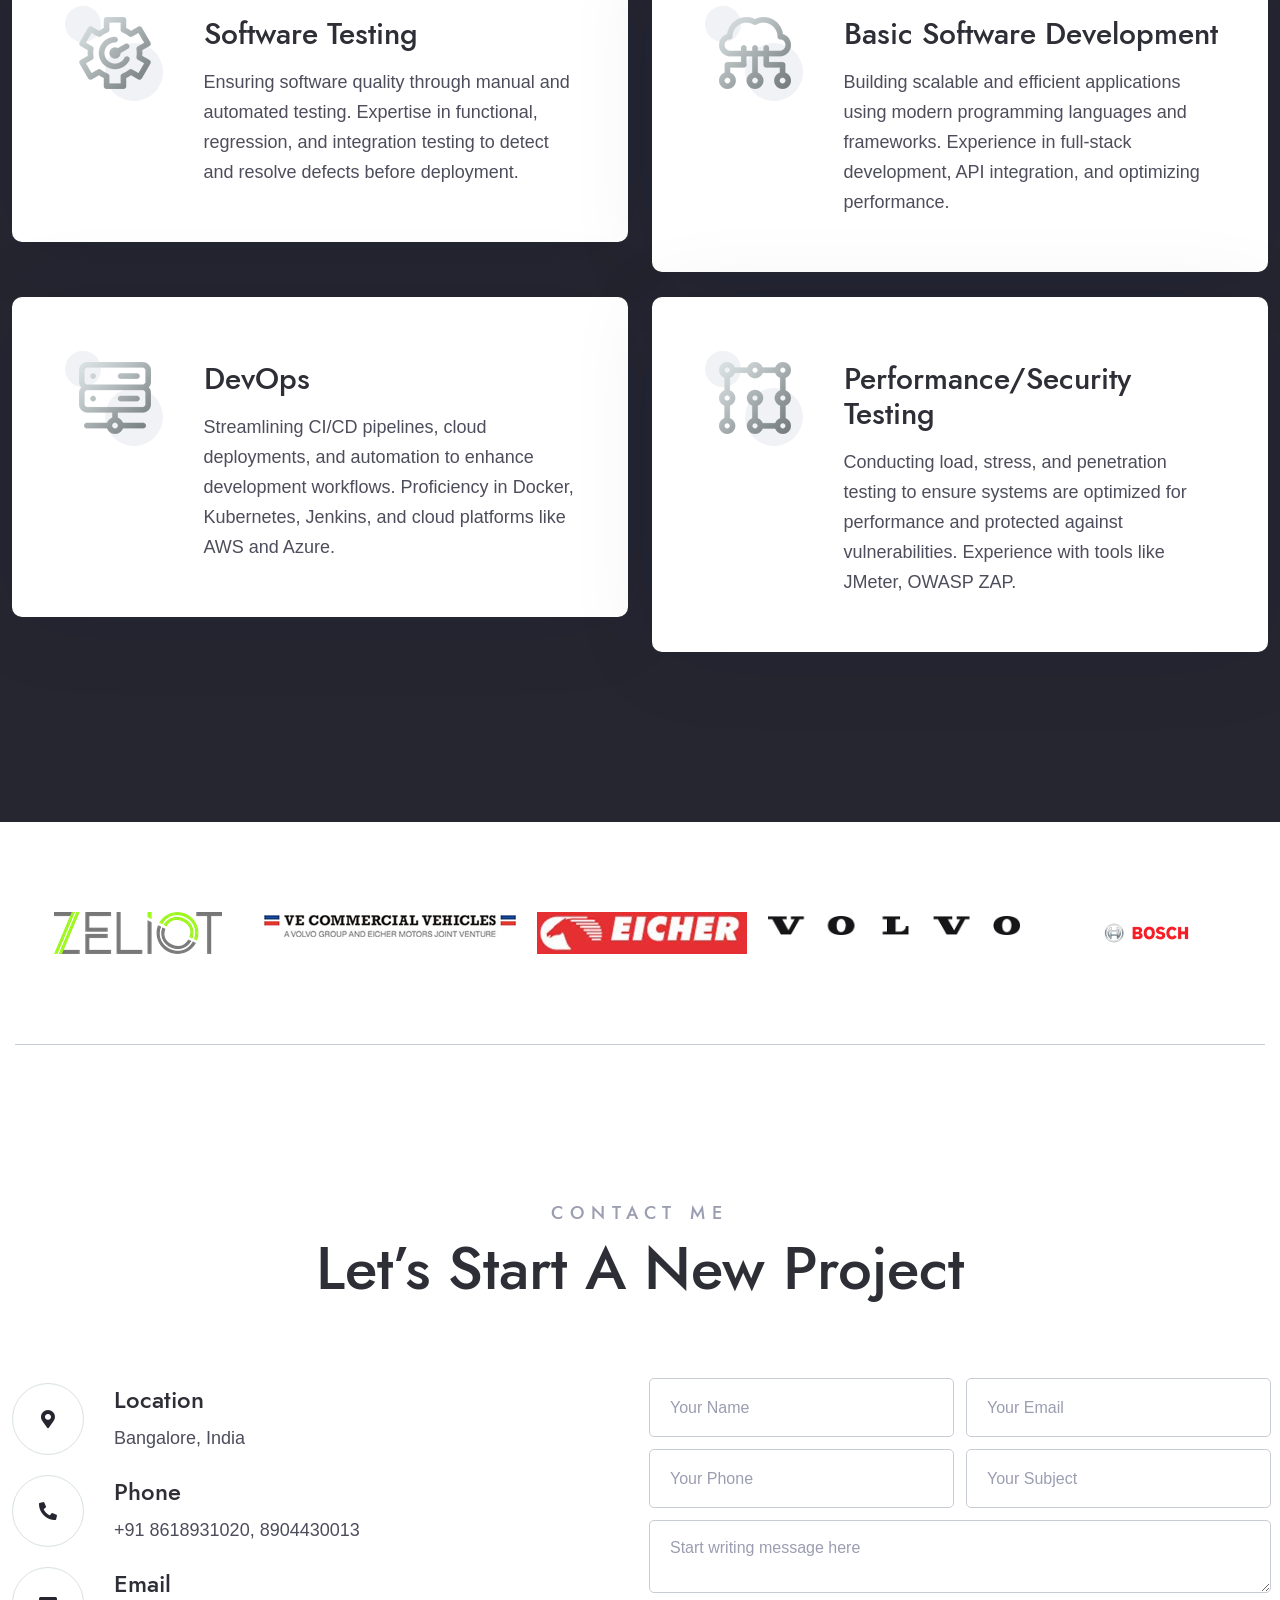
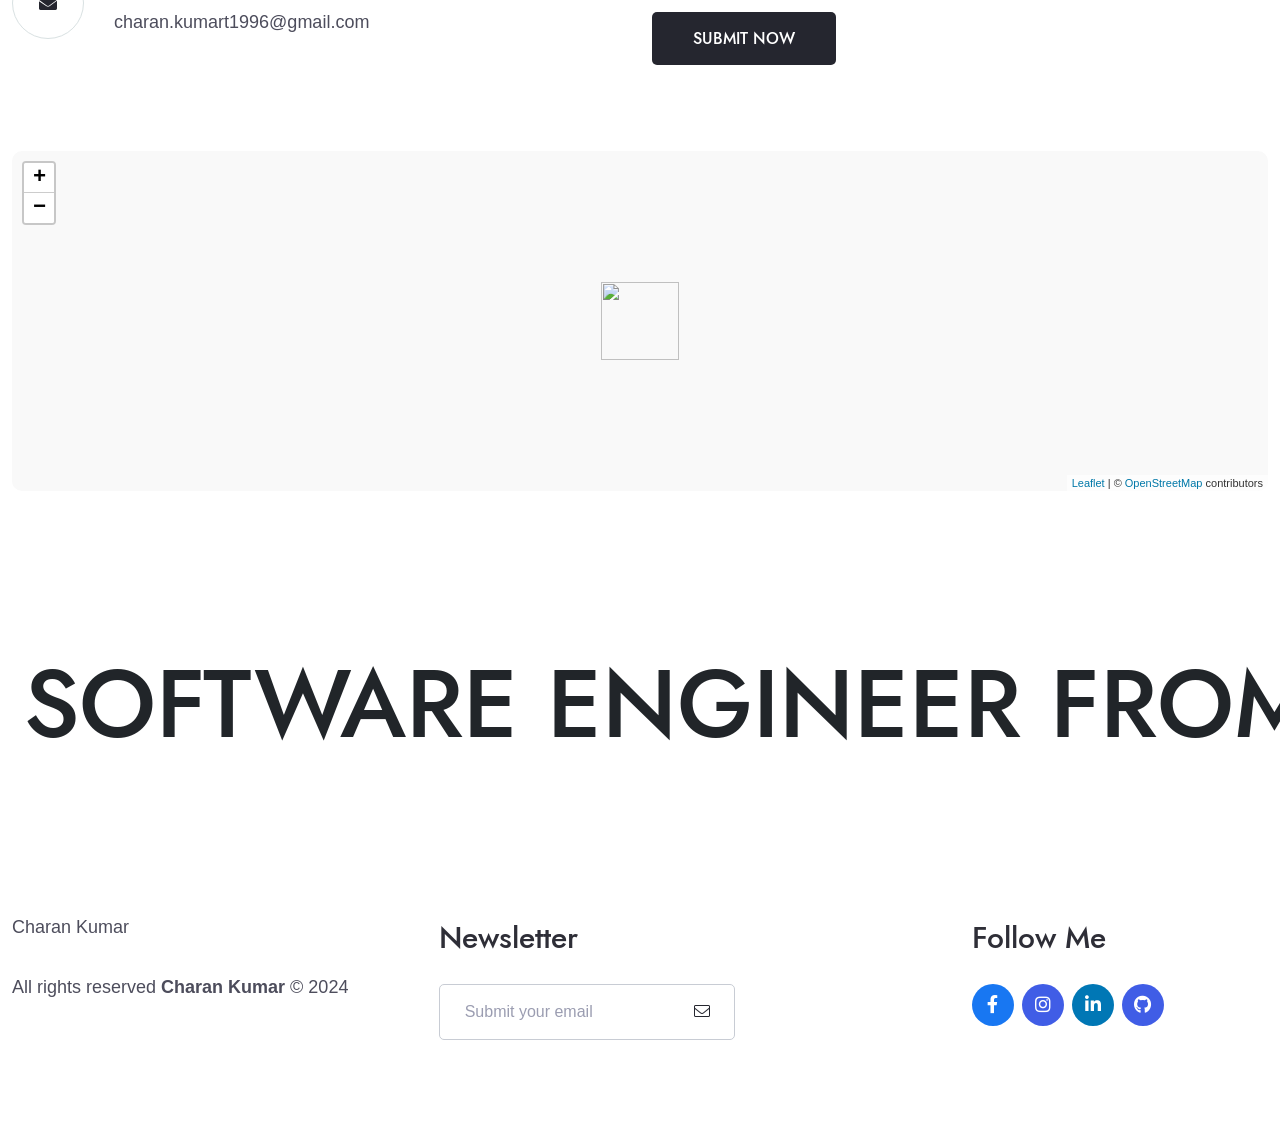
==== commit 385dc971: "code corrected" ====
--- a/charan/home/index.html
+++ b/charan/home/index.html
@@ -1913,18 +1913,18 @@
                             ></span>
                           </span>
                         </div>
-                        <!-- /experience-ser-icon -->
-                      <!-- <div class="experience-service-text d-inline-block"> -->
-                      <!-- <h3 class="mb-2">
+                        /experience-ser-icon
+                      <div class="experience-service-text d-inline-block">
+                      <h3 class="mb-2">
                             Senior Technical Support Engineer
-                          </h3> -->
-                      <!-- <h4>
+                          </h3>
+                      <h4>
                             DXC Technology
                             <span class="meta-text-color openS-font-family"
                               >( 2021 - 2022 )</span
                             >
-                          </h4> -->
-                      <!-- <p class="mb-0 mt-15">
+                          </h4>
+                      <p class="mb-0 mt-15">
                             Provided technical support and troubleshooting for
                             enterprise applications. Analyzed system issues,
                             worked on root cause analysis, and assisted in
@@ -1933,7 +1933,7 @@
                             improvements.
                           </p>
                         </div>
-                      </li> -->
+                      </li>
                       -->
                     </ul>
                   </div>
